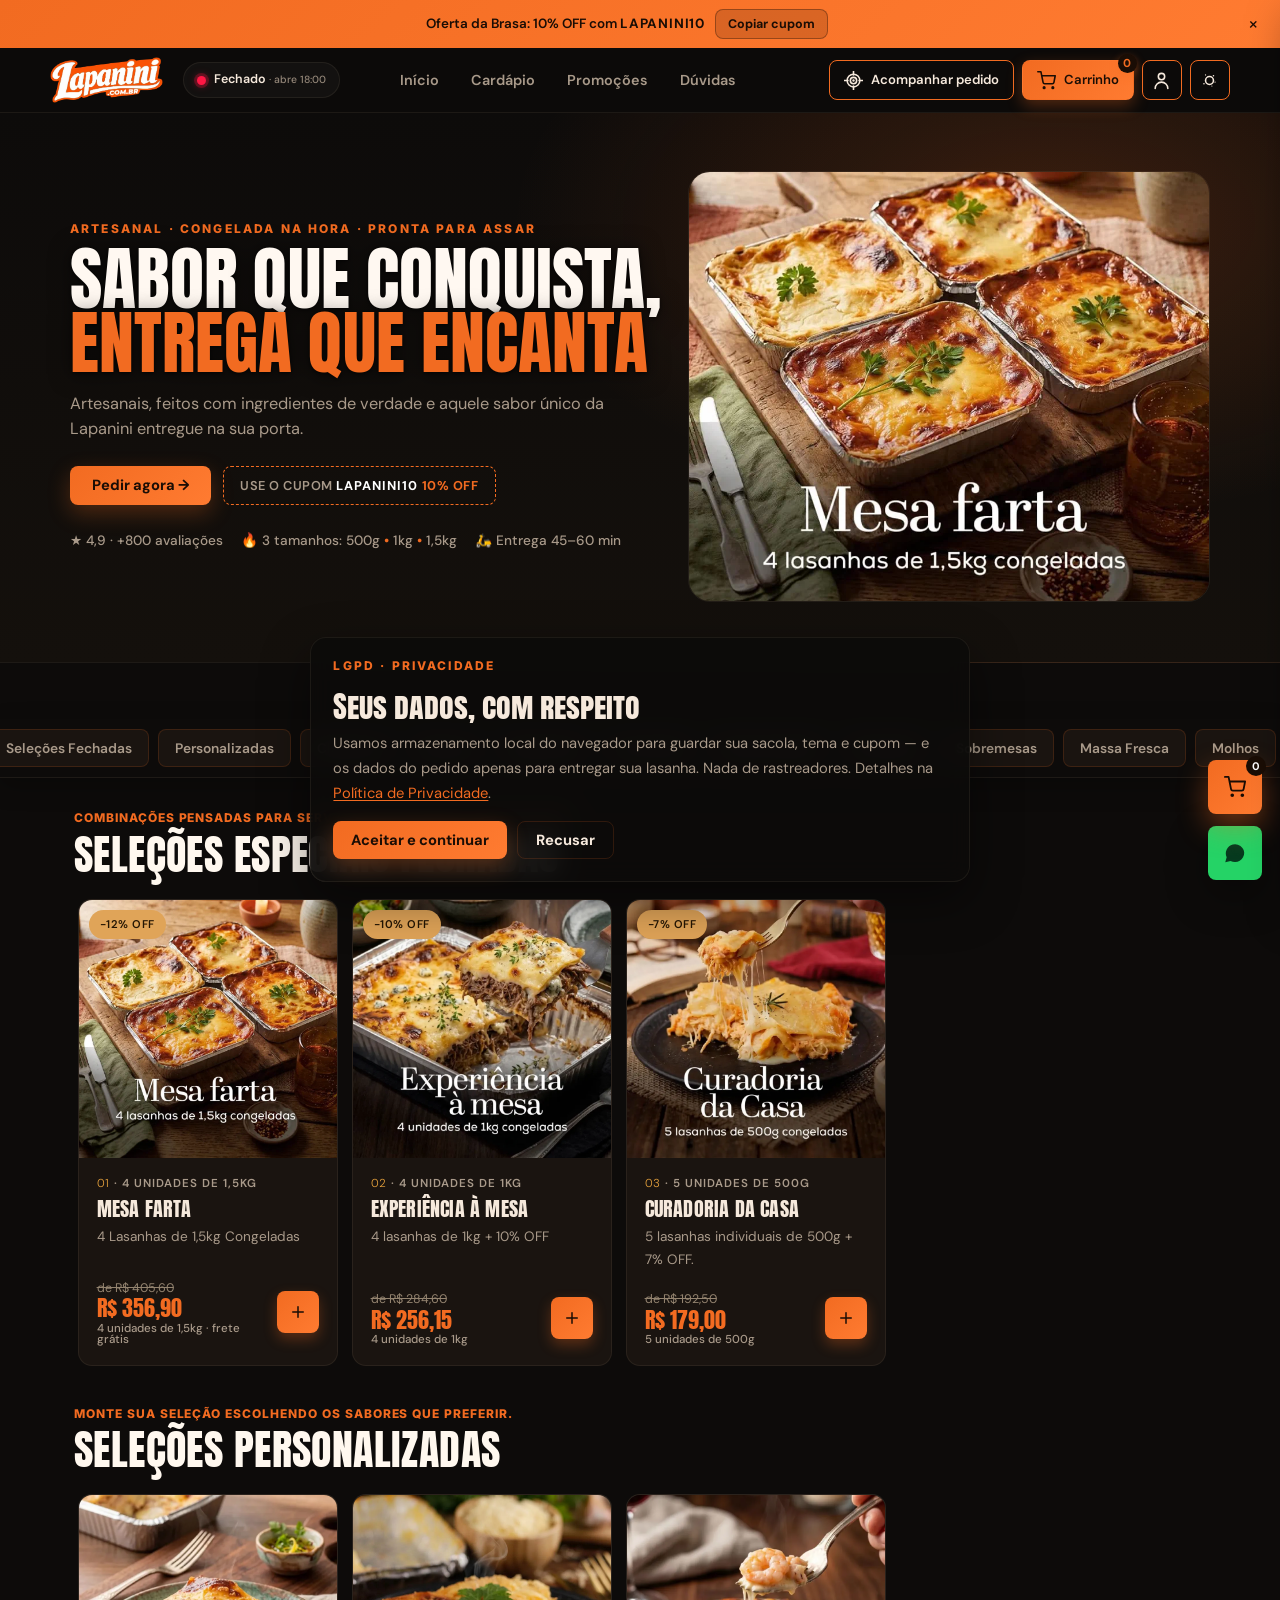
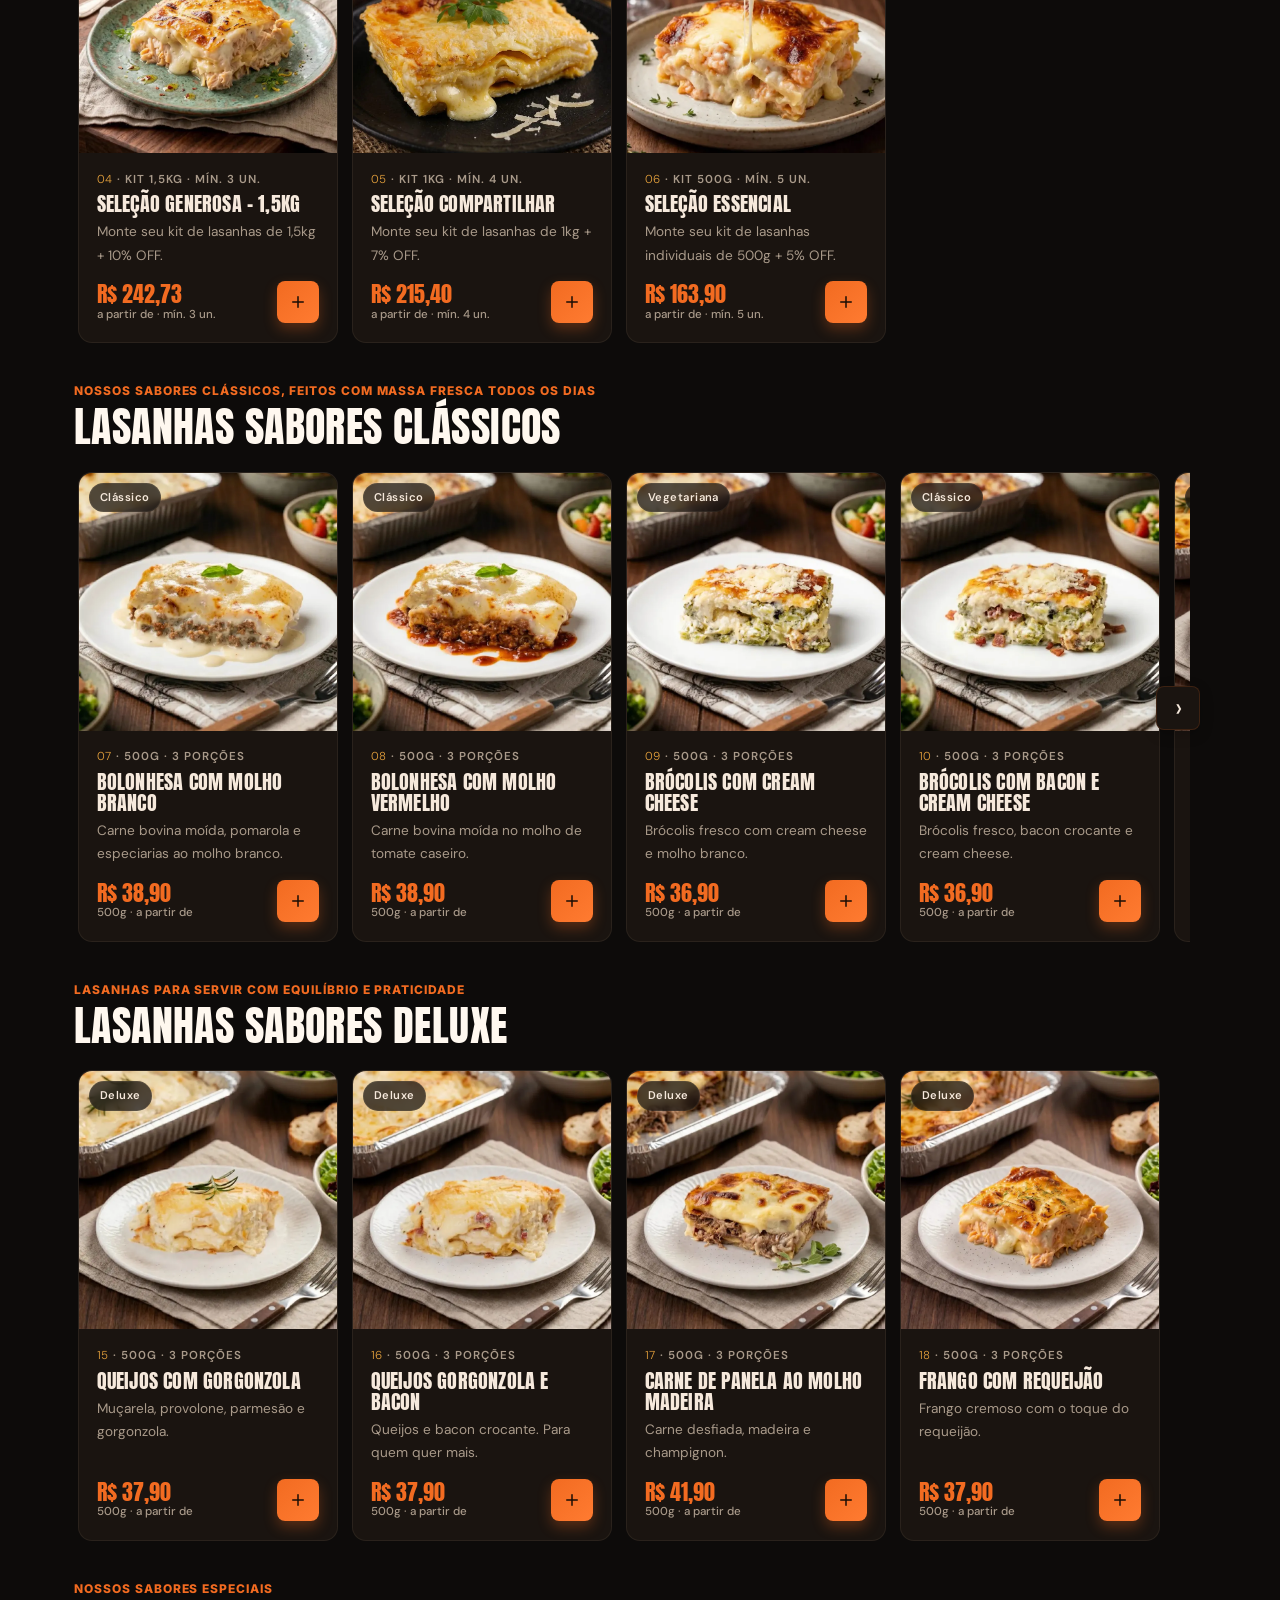
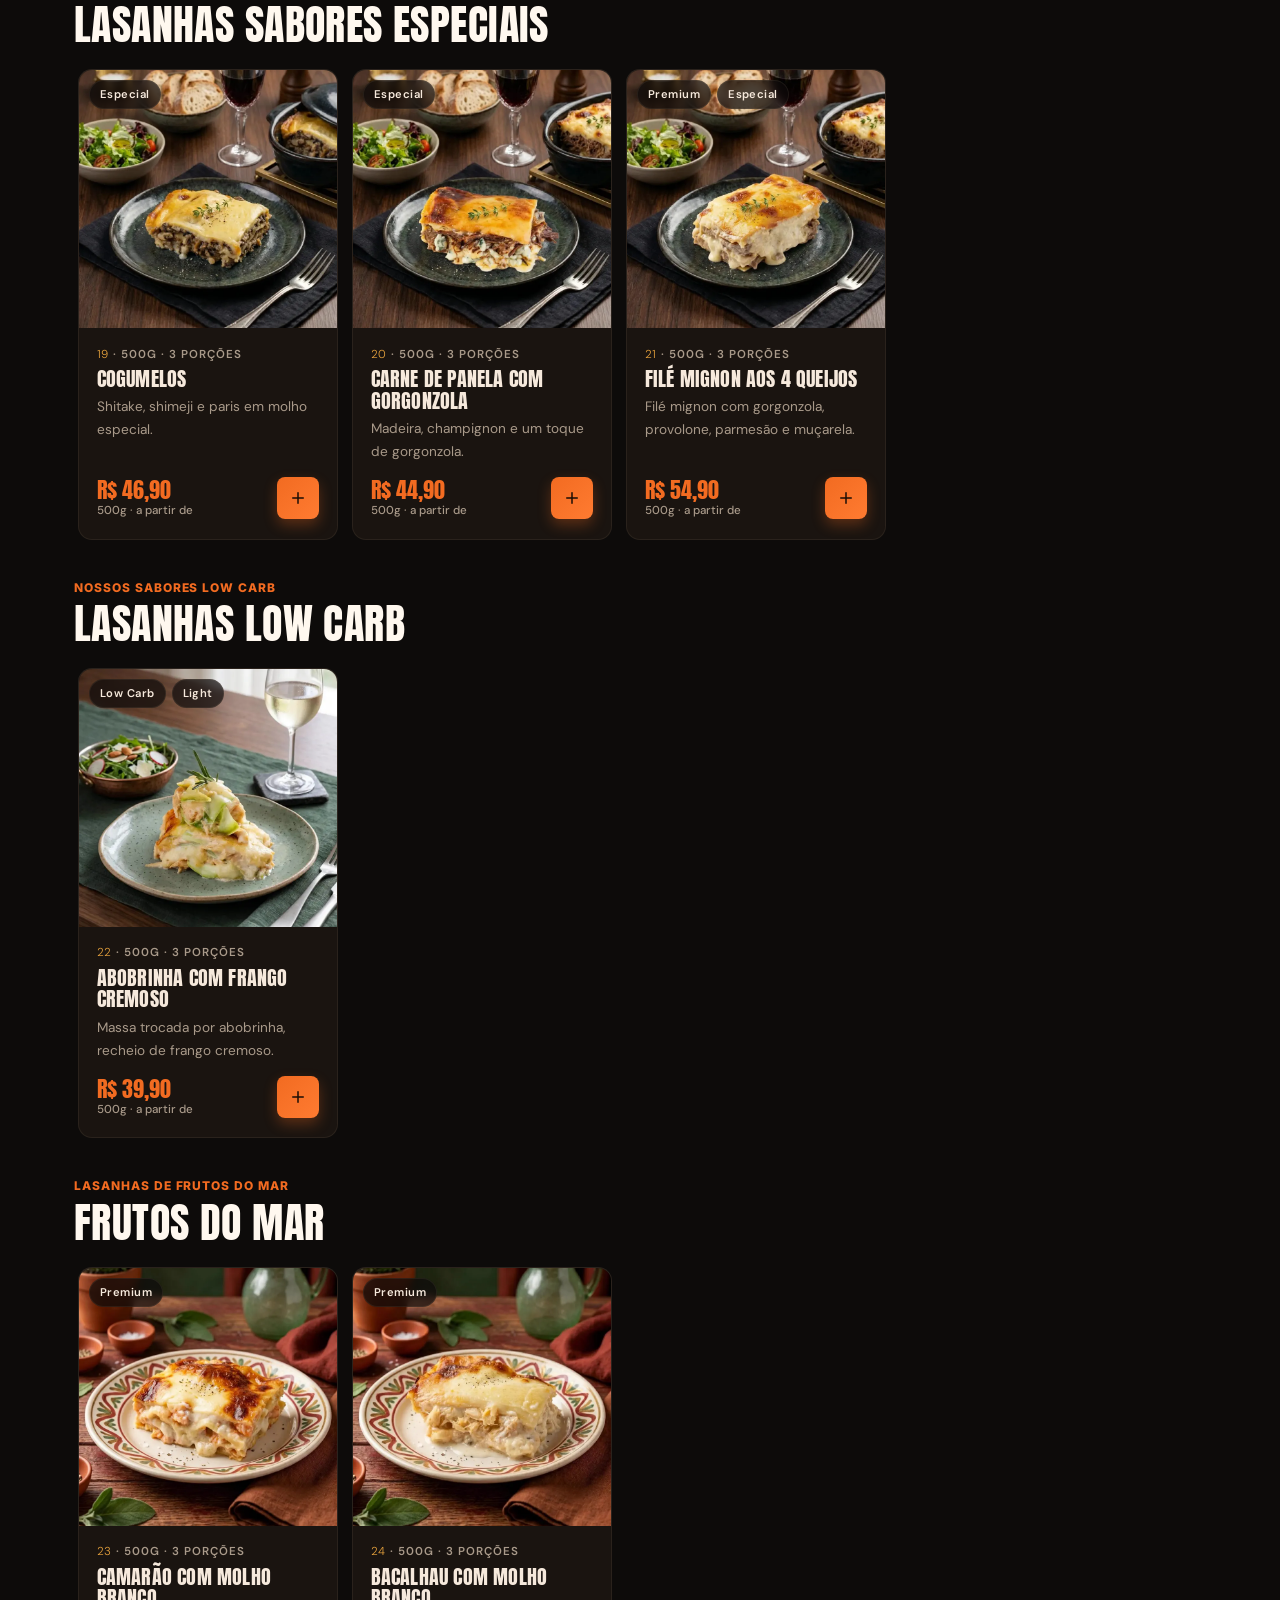
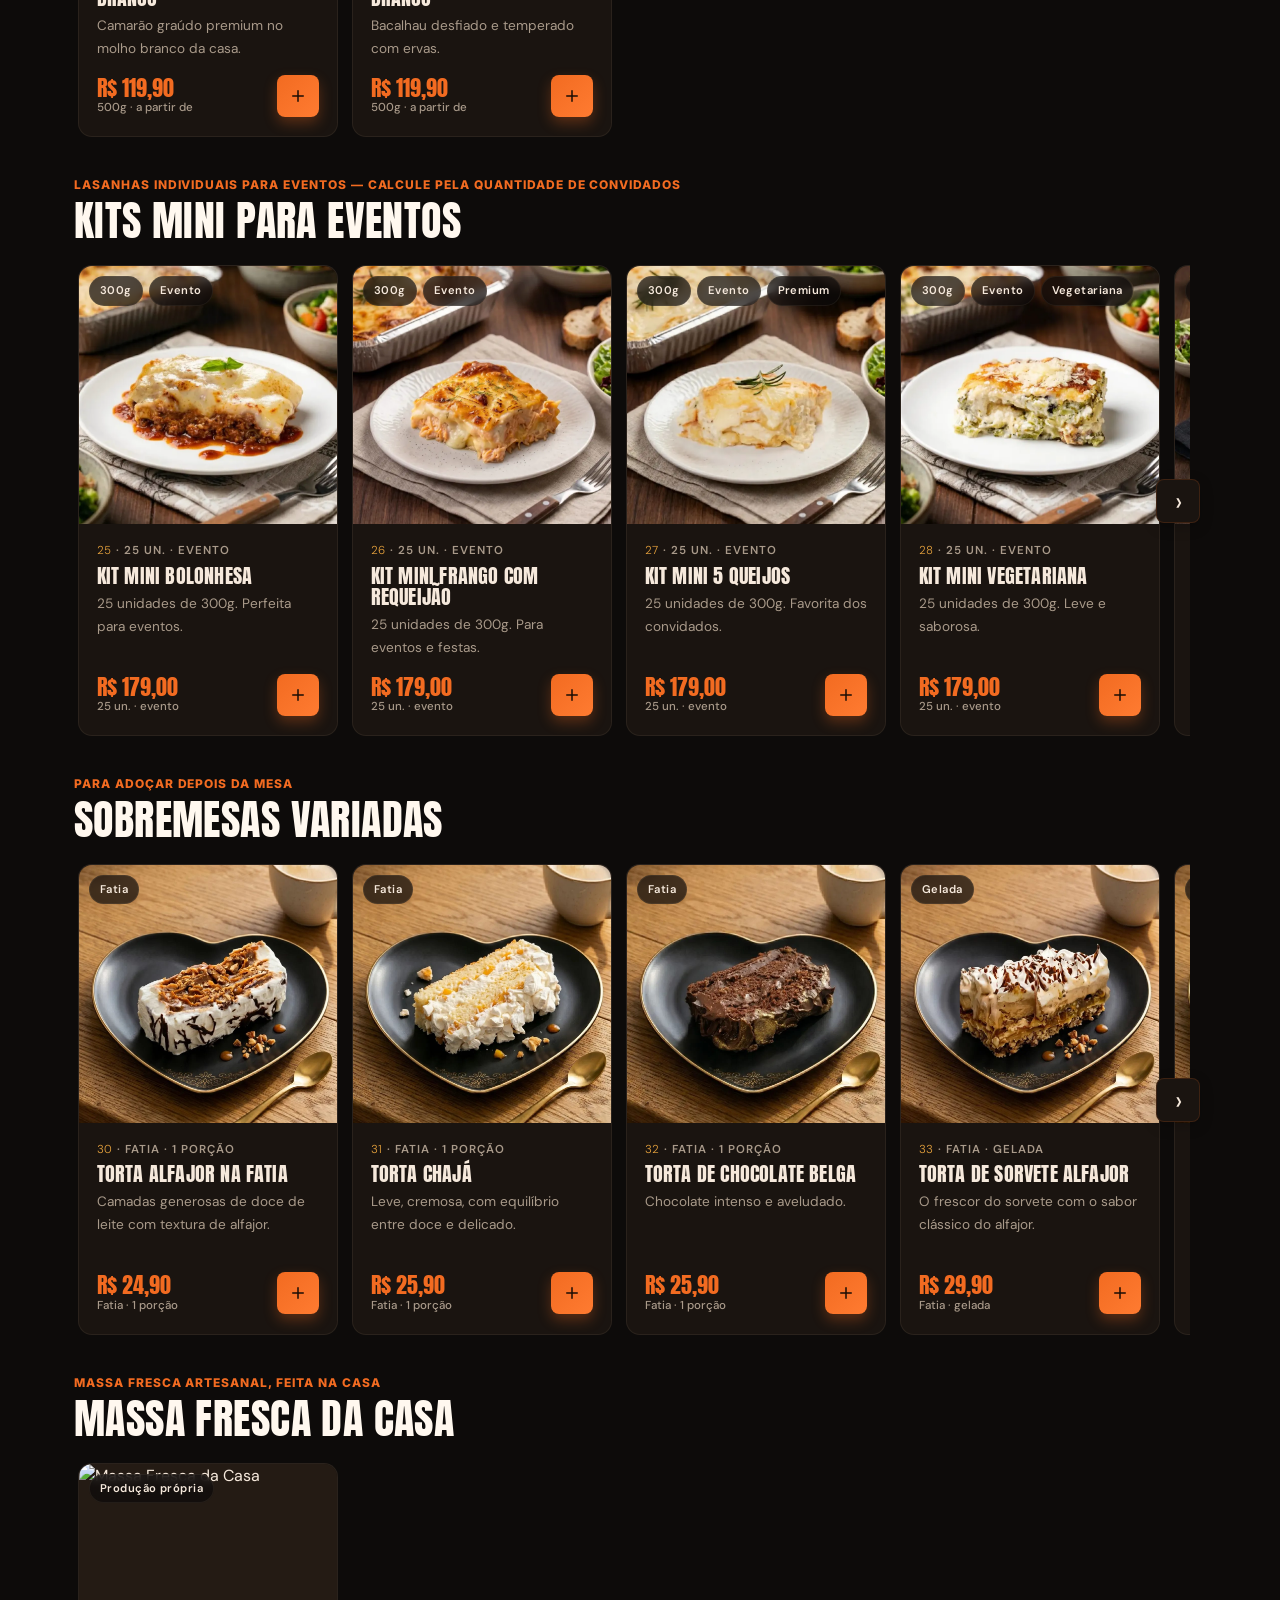
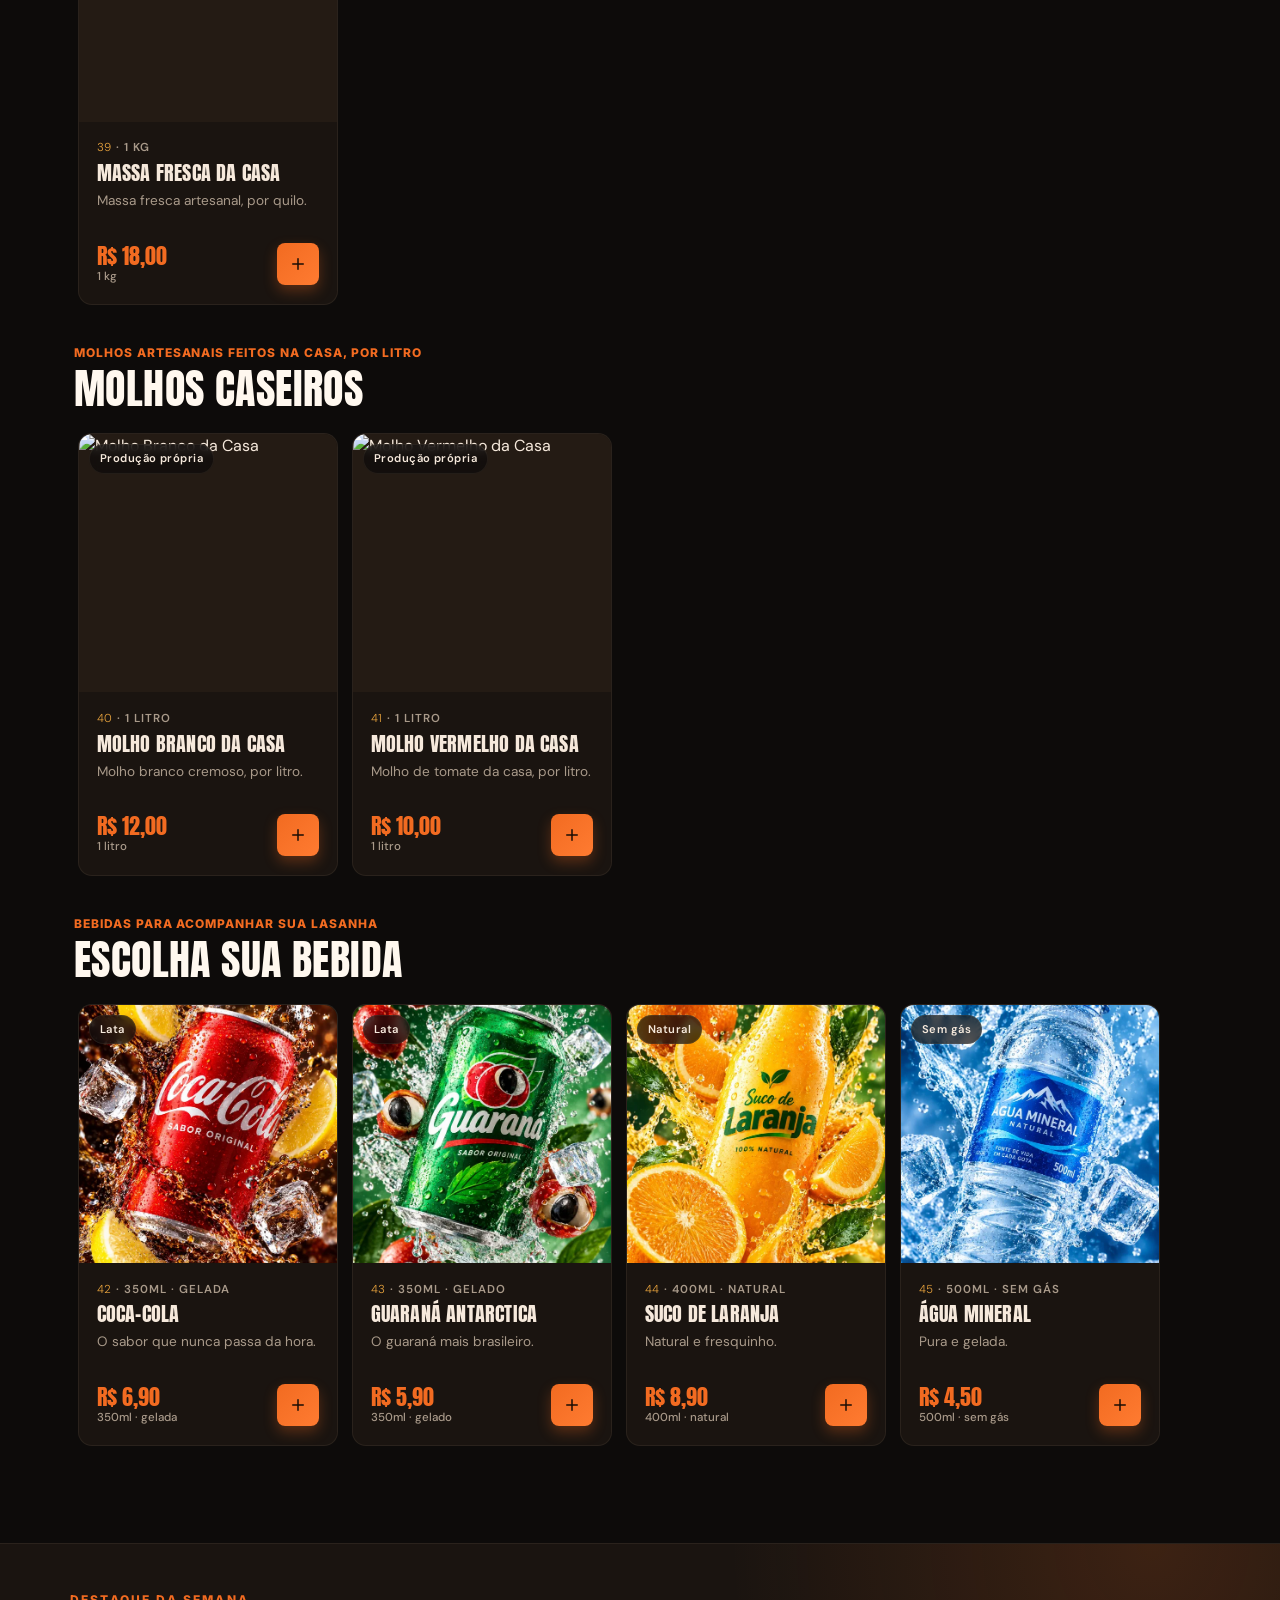
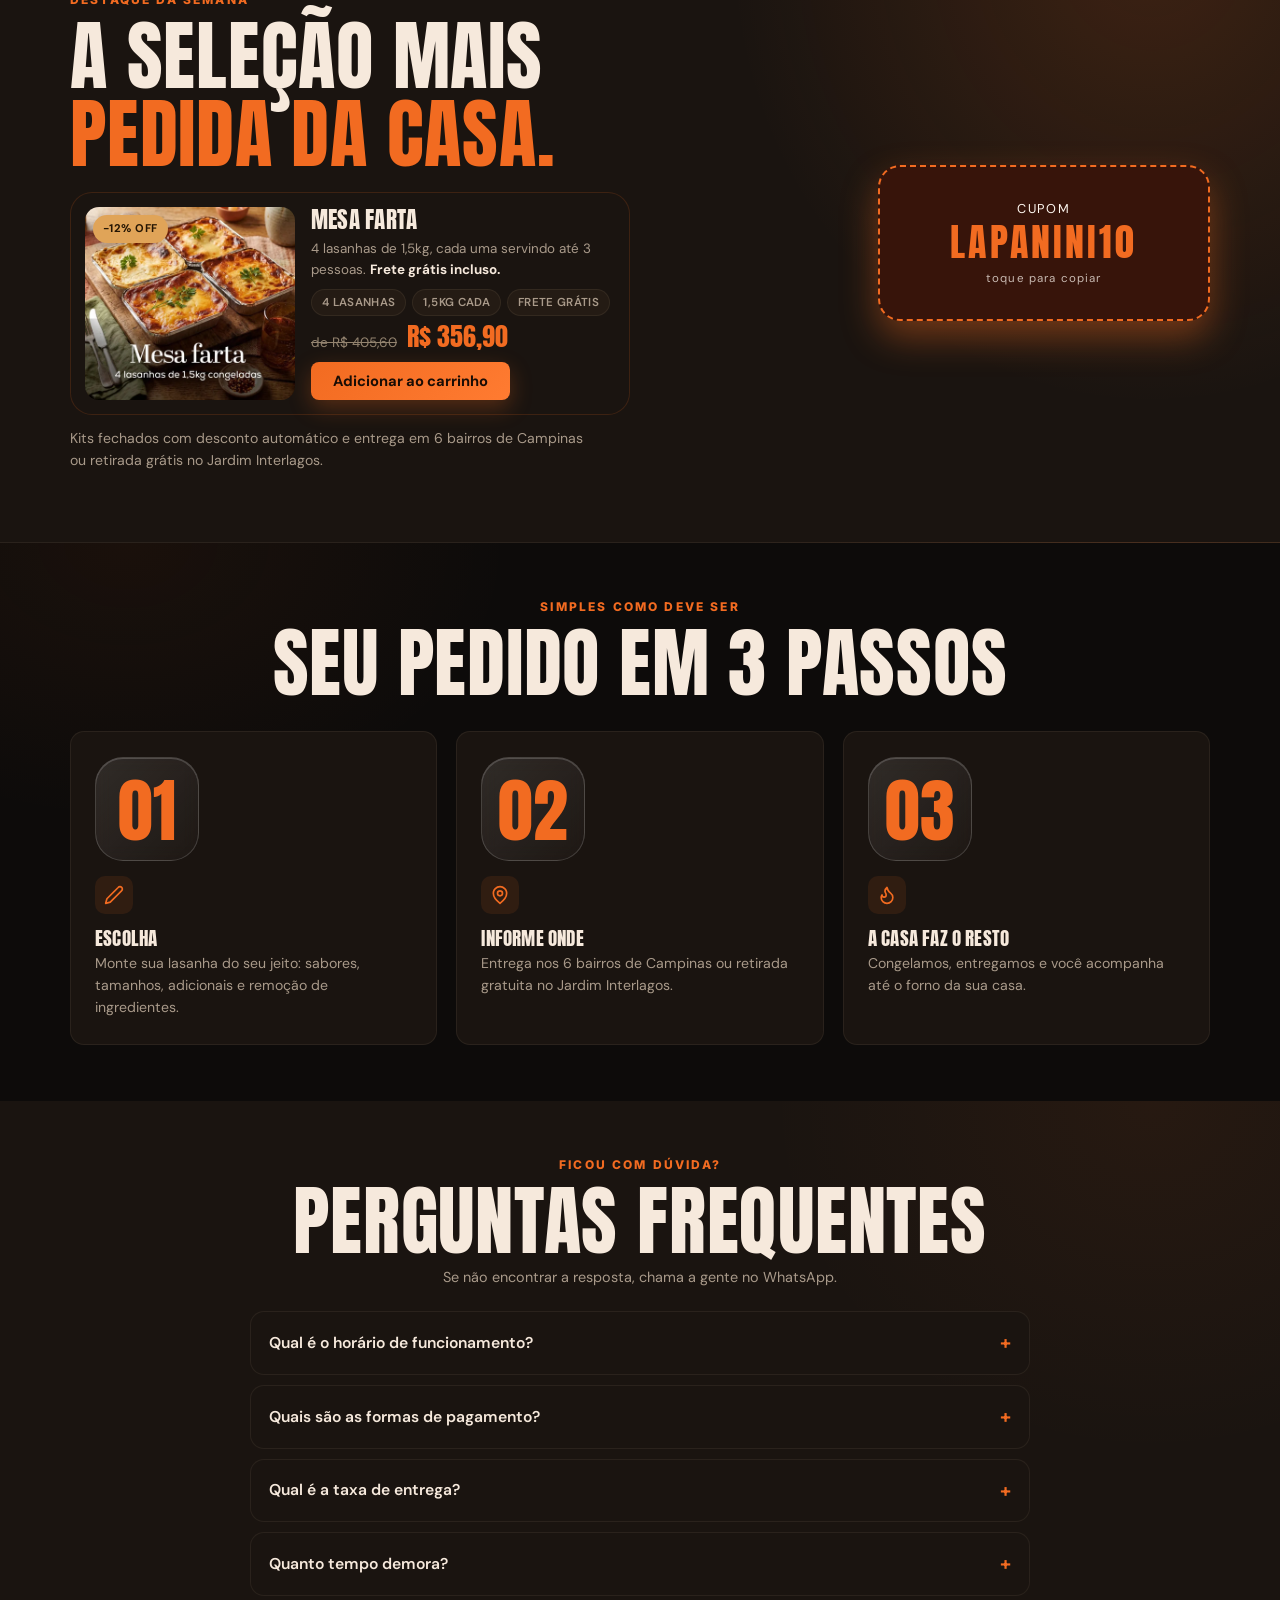
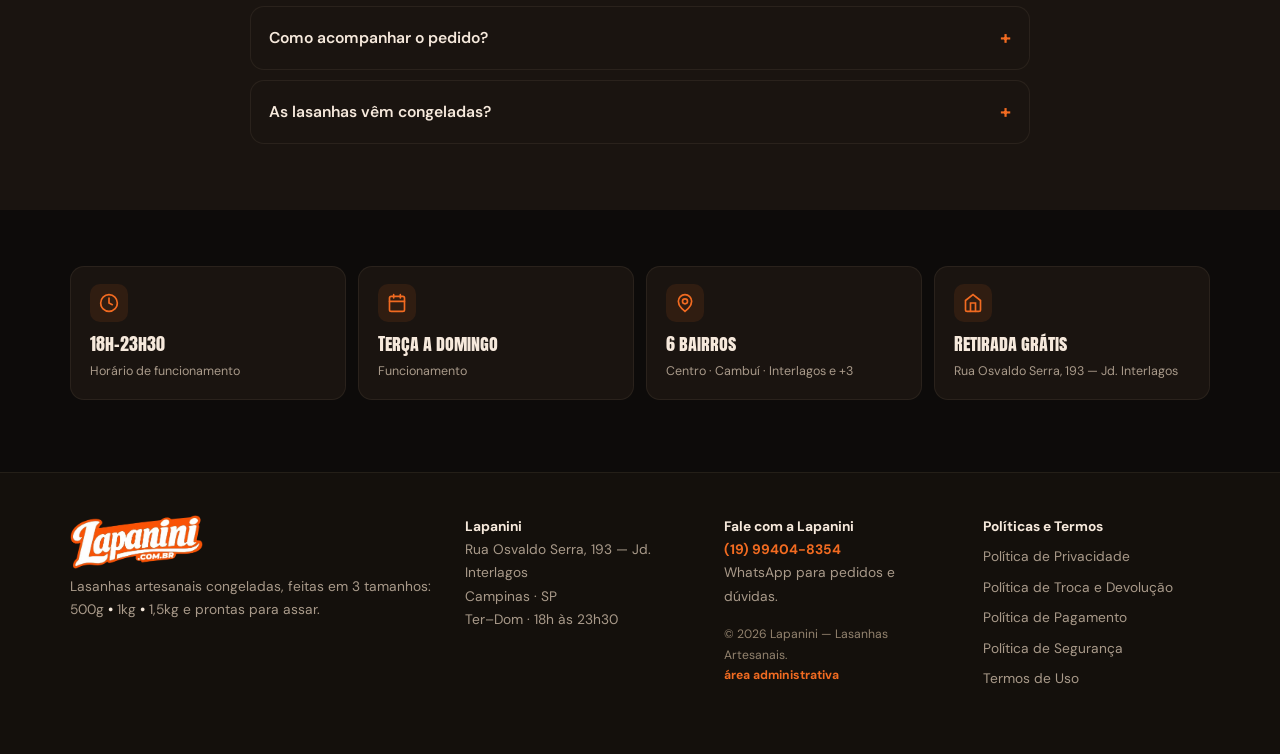
==== index.html @ 3522c70a "baseline: versao atual da loja" ====
<!DOCTYPE html>
<html lang="pt-BR" data-theme="dark">
<head>
  <meta charset="UTF-8">
  <meta name="viewport" content="width=device-width, initial-scale=1.0">
  <meta name="description" content="La Panini — Lasanhas artesanais congeladas e prontas para assar. Do freezer ao forno em minutos, em Campinas.">
  <meta name="theme-color" content="#0D0B0A">
  <link rel="icon" type="image/svg+xml" href="assets/img/favicon.svg">
  <link rel="preload" as="image" href="assets/img/mesa-farta.webp" type="image/webp" fetchpriority="high">
  <meta property="og:type" content="website">
  <meta property="og:locale" content="pt_BR">
  <meta property="og:title" content="La Panini — Lasanhas Artesanais em Campinas">
  <meta property="og:description" content="Lasanhas artesanais congeladas e prontas para assar. Do freezer ao forno em minutos, em Campinas.">
  <meta property="og:image" content="assets/img/mesa-farta.webp">
  <meta name="twitter:card" content="summary_large_image">
  <meta name="twitter:title" content="La Panini — Lasanhas Artesanais">
  <meta name="twitter:description" content="Artesanais, feitas com ingredientes de verdade. Entrega em 6 bairros de Campinas ou retirada grátis.">
  <script type="application/ld+json">
  {"@context":"https://schema.org","@type":"Restaurant","name":"La Panini — Lasanhas Artesanais","servesCuisine":"Italiana","priceRange":"$$","telephone":"+55-19-99404-8354","address":{"@type":"PostalAddress","streetAddress":"Rua Osvaldo Serra, 193 — Jd. Interlagos","addressLocality":"Campinas","addressRegion":"SP","addressCountry":"BR"},"openingHours":["Tu-Su 18:00-23:30"]}
  </script>
  <script>
  /* Stubs precoces: imgs estáticas podem falhar antes de js/art.js carregar.
     Enfileiram e o art.js drena ao carregar (sem ReferenceError). */
  window.__imgFbQueue = [];
  window.imgFallback = function (el) { window.__imgFbQueue.push([0, el]); };
  window.heroFallback = function (el) { window.__imgFbQueue.push([1, el]); };
  window.imgWebpFallback = function (el) { window.__imgFbQueue.push([2, el]); };
  </script>
  <title>La Panini — Lasanhas Artesanais</title>
  <link rel="preconnect" href="https://fonts.googleapis.com">
  <link rel="preconnect" href="https://fonts.gstatic.com" crossorigin>
  <link href="https://fonts.googleapis.com/css2?family=Anton+SC&family=DM+Sans:opsz,wght@9..40,400;9..40,500;9..40,600;9..40,700&family=Inter:wght@800&display=swap" rel="stylesheet">
  <link rel="stylesheet" href="css/style.css?v=20261097">
</head>
<body>
  <a class="skip-link" href="#cardapio">Pular para o cardápio</a>

  <!-- ============ BARRA DE OFERTA ============ -->
  <div class="offer" id="offer">
    <div class="offer__center">
      <span data-offer-text>Oferta da Brasa: 10% OFF com <b data-offer-code>LAPANINI10</b></span>
      <button class="offer__copy" type="button" data-copy="LAPANINI10">Copiar cupom</button>
    </div>
    <button class="offer__close" type="button" data-close-offer aria-label="Fechar oferta">×</button>
  </div>

  <!-- ============ HEADER ============ -->
  <header class="header" id="header">
    <div class="header__inner">
      <a class="brand" href="#inicio" data-show-offer aria-label="La Panini — Início">
        <img class="brand__img" src="assets/img/logo-lapanini-lasanhas.webp" alt="La Panini" width="180" height="46" decoding="async">
      </a>

      <span class="open" id="header-status" role="status" aria-label="Aberto agora, entrega em 45 a 60 minutos">
        <span class="open__dot" aria-hidden="true"></span>
        <span id="header-status-text">Aberto <small>· 45–60 min</small></span>
      </span>

      <button class="nav-toggle" type="button" data-nav-toggle aria-label="Abrir menu" aria-expanded="false" aria-controls="main-nav">
        <span></span><span></span><span></span>
      </button>

      <nav class="nav" id="main-nav" aria-label="Navegação principal">
        <a href="#inicio" data-show-offer>Início</a>
        <a href="#cardapio">Cardápio</a>
        <a href="#promocoes">Promoções</a>
        <a href="#duvidas">Dúvidas</a>
      </nav>

      <div class="header__actions">
        <button class="top-btn" type="button" data-track-open aria-label="Acompanhar pedido">
          <svg viewBox="0 0 24 24" fill="none" stroke="currentColor" stroke-width="2" stroke-linecap="round" stroke-linejoin="round" aria-hidden="true"><circle cx="12" cy="12" r="8"/><circle cx="12" cy="12" r="4"/><circle cx="12" cy="12" r="1.5" fill="currentColor" stroke="none"/><line x1="12" y1="0" x2="12" y2="5"/><line x1="12" y1="19" x2="12" y2="24"/><line x1="0" y1="12" x2="5" y2="12"/><line x1="19" y1="12" x2="24" y2="12"/></svg>
          <span class="top-btn__label">Acompanhar pedido</span>
        </button>
        <button class="top-btn top-btn--cart" type="button" data-cart-open aria-label="Abrir o carrinho">
          <svg viewBox="0 0 24 24" fill="none" stroke="currentColor" stroke-width="2" stroke-linecap="round" stroke-linejoin="round" aria-hidden="true"><circle cx="9" cy="21" r="1"/><circle cx="20" cy="21" r="1"/><path d="M1 1h4l2.68 13.39a2 2 0 0 0 2 1.61h9.72a2 2 0 0 0 2-1.61L23 6H6"/></svg>
          <span class="top-btn__label">Carrinho</span>
          <b class="top-btn__count" data-cart-count>0</b>
        </button>
        <button class="top-btn top-btn--icon" type="button" data-account-open aria-label="Minha conta">
          <svg viewBox="0 0 24 24" fill="none" stroke="currentColor" stroke-width="2" stroke-linecap="round" stroke-linejoin="round" aria-hidden="true"><circle cx="12" cy="7" r="4"/><path d="M4 22a8 8 0 0 1 16 0"/></svg>
          <span class="top-btn__label">Minha conta</span>
        </button>
        <button class="top-btn top-btn--icon" id="theme-btn" type="button" aria-label="Alternar tema claro/escuro" title="Alternar tema">
          <svg class="icon-sun" viewBox="0 0 24 24" fill="none" stroke="currentColor" stroke-width="2" stroke-linecap="round" aria-hidden="true"><circle cx="12" cy="12" r="4.5"/><path d="M12 2v2M12 20v2M4.9 4.9l1.4 1.4M17.7 17.7l1.4 1.4M2 12h2M20 12h2M4.9 19.1l1.4-1.4M17.7 6.3l1.4-1.4"/></svg>
          <svg class="icon-moon" viewBox="0 0 24 24" fill="none" stroke="currentColor" stroke-width="2" stroke-linecap="round" stroke-linejoin="round" aria-hidden="true"><circle cx="12" cy="12" r="5"/><circle cx="17" cy="6" r="1" fill="currentColor" stroke="none"/><circle cx="7" cy="5" r="0.8" fill="currentColor" stroke="none"/><circle cx="19" cy="14" r="0.8" fill="currentColor" stroke="none"/><circle cx="5" cy="16" r="1" fill="currentColor" stroke="none"/><circle cx="15" cy="19" r="0.7" fill="currentColor" stroke="none"/></svg>
        </button>
      </div>
    </div>
  </header>

  <main id="main">

    <!-- ============ HERO ============ -->
    <section id="inicio" class="hero">
      <div class="wrap hero__grid">
        <div class="hero-copy">
          <p class="kicker" data-hero-kicker>Artesanal · congelada na hora · pronta para assar</p>
          <h1 data-hero-title>Sabor <span style="white-space:nowrap">que conquista,</span><br> <em>entrega que encanta</em></h1>
          <span class="tagline" data-hero-tagline>Artesanais, feitos com ingredientes de verdade e aquele sabor único da Lapanini entregue na sua porta.</span>
          <div class="cta-row">
            <a class="btn btn--primary" href="#cardapio">Pedir agora →</a>
            <button class="coupon-btn" type="button" data-copy="LAPANINI10">USE O CUPOM <b data-offer-code>LAPANINI10</b> <em>10% OFF</em></button>
          </div>
          <div class="proof"><span>★ 4,9 · +800 avaliações</span><span>🔥 3 tamanhos: 500g&nbsp;<b class="dot-brand">•</b>&nbsp;1kg&nbsp;<b class="dot-brand">•</b>&nbsp;1,5kg</span><span>🛵 Entrega 45–60 min</span></div>
        </div>
        <div class="hero-art">
          <img class="hero__photo" src="assets/img/mesa-farta.webp" alt="Mesa Farta — kit de lasanhas artesanais La Panini" data-pid="mesa-farta" width="900" height="900" fetchpriority="high" loading="eager" decoding="async" onerror="heroFallback(this)">
        </div>
      </div>
    </section>

    <!-- ============ CARDÁPIO ============ -->
    <section id="cardapio" class="menu">
      <div class="categories" id="categories" aria-busy="true" aria-label="Carregando categorias"><span class="skel skel--pill"></span><span class="skel skel--pill"></span><span class="skel skel--pill"></span><span class="skel skel--pill"></span></div>
      <div class="wrap">
        <div class="menu-carousel">
          <div class="menu-track" id="menuRows" aria-busy="true" aria-label="Carregando cardápio"><article class="p-card skel-card" aria-hidden="true"><div class="skel skel--img"></div><div class="skel skel--line"></div><div class="skel skel--line skel--short"></div></article><article class="p-card skel-card" aria-hidden="true"><div class="skel skel--img"></div><div class="skel skel--line"></div><div class="skel skel--line skel--short"></div></article><article class="p-card skel-card" aria-hidden="true"><div class="skel skel--img"></div><div class="skel skel--line"></div><div class="skel skel--line skel--short"></div></article></div>
          <button class="menu-arrow menu-arrow--prev" type="button" data-menu-scroll="-1" aria-label="Produtos anteriores">‹</button>
          <button class="menu-arrow menu-arrow--next" type="button" data-menu-scroll="1" aria-label="Próximos produtos">›</button>
        </div>
      </div>
      <div id="event-calc-container"></div>
    </section>

    <!-- ============ PROMOÇÕES / DESTAQUE DA SEMANA ============ -->
    <section id="promocoes" class="promo">
      <div class="wrap promo__cols">
        <div class="promo__copy">
          <p class="kicker" data-promo-kicker>Destaque da semana</p>
          <h2 data-promo-title>A seleção mais<br><em>pedida da casa.</em></h2>
          <div class="feature">
            <div class="feature__media">
              <img src="assets/img/mesa-farta.webp" alt="Mesa Farta — kit de 4 lasanhas de 1,5kg" data-pid="mesa-farta" data-promo-img width="640" height="640" loading="lazy" decoding="async" onerror="imgFallback(this)">
              <span class="feature__badge" data-promo-badge>−12% OFF</span>
            </div>
            <div class="feature__body">
              <h3 class="feature__title" data-promo-name>Mesa Farta</h3>
              <p class="feature__desc" data-promo-desc>4 lasanhas de 1,5kg, cada uma servindo até 3 pessoas. <b>Frete grátis incluso.</b></p>
              <ul class="feature__meta" aria-label="Detalhes da oferta">
                <li>4 lasanhas</li>
                <li>1,5kg cada</li>
                <li>frete grátis</li>
              </ul>
              <div class="feature__price">
                <span class="price__old" data-promo-old>de R$ 405,60</span>
                <span class="price__now" data-promo-now>R$ 356,90</span>
                <span class="price__save" data-promo-save hidden>Economize R$ 48,70</span>
              </div>
              <button class="btn btn--primary" type="button" data-add="mesa-farta">Adicionar ao carrinho</button>
            </div>
          </div>
          <span class="promo__hint" data-promo-hint>Kits fechados com desconto automático e entrega em 6 bairros de Campinas ou retirada grátis no Jardim Interlagos.</span>
        </div>
        <button class="promo__coupon" type="button" data-copy="LAPANINI10" aria-label="Copiar cupom de desconto">CUPOM<br><b data-offer-code>LAPANINI10</b><small>toque para copiar</small></button>
      </div>
    </section>

    <!-- ============ 3 PASSOS ============ -->
    <section class="steps">
      <header>
        <p class="kicker">Simples como deve ser</p>
        <h2>Seu pedido em 3 passos</h2>
      </header>
      <div class="wrap steps__grid">
        <article>
          <small>01</small>
          <i><svg viewBox="0 0 24 24" fill="none" stroke="currentColor" stroke-width="2" stroke-linecap="round" stroke-linejoin="round" aria-hidden="true"><path d="M17 3a2.85 2.83 0 1 1 4 4L7.5 20.5 2 22l1.5-5.5Z"/></svg></i>
          <h3>Escolha</h3>
          <p>Monte sua lasanha do seu jeito: sabores, tamanhos, adicionais e remoção de ingredientes.</p>
        </article>
        <article>
          <small>02</small>
          <i><svg viewBox="0 0 24 24" fill="none" stroke="currentColor" stroke-width="2" stroke-linecap="round" stroke-linejoin="round" aria-hidden="true"><path d="M20 10c0 6-8 12-8 12s-8-6-8-12a8 8 0 0 1 16 0Z"/><circle cx="12" cy="10" r="3"/></svg></i>
          <h3>Informe onde</h3>
          <p>Entrega nos 6 bairros de Campinas ou retirada gratuita no Jardim Interlagos.</p>
        </article>
        <article>
          <small>03</small>
          <i><svg viewBox="0 0 24 24" fill="none" stroke="currentColor" stroke-width="2" stroke-linecap="round" stroke-linejoin="round" aria-hidden="true"><path d="M8.5 14.5A2.5 2.5 0 0 0 11 12c0-1.38-.5-2-1-3-1.072-2.143-.224-4.054 2-6 .5 2.5 2 4.9 4 6.5 2 1.6 3 3.5 3 5.5a7 7 0 1 1-14 0c0-1.153.433-2.294 1-3a2.5 2.5 0 0 0 2.5 2.5z"/></svg></i>
          <h3>A casa faz o resto</h3>
          <p>Congelamos, entregamos e você acompanha até o forno da sua casa.</p>
        </article>
      </div>
    </section>

    <!-- ============ DÚVIDAS ============ -->
    <section id="duvidas" class="faq">
      <div class="wrap">
        <p class="kicker">Ficou com dúvida?</p>
        <h2>Perguntas frequentes</h2>
        <span class="faq__hint">Se não encontrar a resposta, chama a gente no WhatsApp.</span>

        <details>
          <summary>Qual é o horário de funcionamento?<b>+</b></summary>
          <p>Terça a domingo, das 18h às 23h30. Segunda-feira a cozinha descansa.</p>
        </details>
        <details>
          <summary>Quais são as formas de pagamento?<b>+</b></summary>
          <p>Pix, dinheiro e cartão de débito ou crédito — tudo na entrega ou na retirada.</p>
        </details>
        <details>
          <summary>Qual é a taxa de entrega?<b>+</b></summary>
          <p>Centro R$ 6,90, Cambuí R$ 11,90, Jardim Interlagos R$ 5,90, Jardim Aurélia e Jardim Eulina R$ 6,90. A retirada é sempre grátis.</p>
        </details>
        <details>
          <summary>Quanto tempo demora?<b>+</b></summary>
          <p>Em média, de 45 a 60 minutos após a confirmação.</p>
        </details>
        <details>
          <summary>Como acompanhar o pedido?<b>+</b></summary>
          <p>Informe o e-mail usado na compra para ver o pedido mais recente.</p>
        </details>
        <details>
          <summary>As lasanhas vêm congeladas?<b>+</b></summary>
          <p>Sim. Chegam congeladas e prontas para assar: 25 a 35 minutos de forno.</p>
        </details>
      </div>
    </section>

    <!-- ============ BENEFÍCIOS ============ -->
    <section class="benefits">
      <div class="wrap benefits__grid">
        <div><i><svg viewBox="0 0 24 24" fill="none" stroke="currentColor" stroke-width="2" stroke-linecap="round"><circle cx="12" cy="12" r="10"/><path d="M12 6v6l4 2"/></svg></i><b>18h–23h30</b><span>Horário de funcionamento</span></div>
        <div><i><svg viewBox="0 0 24 24" fill="none" stroke="currentColor" stroke-width="2" stroke-linecap="round"><rect x="3" y="4" width="18" height="18" rx="2"/><path d="M16 2v4M8 2v4M3 10h18"/></svg></i><b>Terça a domingo</b><span>Funcionamento</span></div>
        <div><i><svg viewBox="0 0 24 24" fill="none" stroke="currentColor" stroke-width="2" stroke-linecap="round"><path d="M20 10c0 6-8 12-8 12s-8-6-8-12a8 8 0 0 1 16 0Z"/><circle cx="12" cy="10" r="3"/></svg></i><b>6 bairros</b><span>Centro · Cambuí · Interlagos e +3</span></div>
        <div><i><svg viewBox="0 0 24 24" fill="none" stroke="currentColor" stroke-width="2" stroke-linecap="round"><path d="M3 9l9-7 9 7v11a2 2 0 0 1-2 2H5a2 2 0 0 1-2-2z"/><path d="M9 22V12h6v10"/></svg></i><b>Retirada grátis</b><span>Rua Osvaldo Serra, 193 — Jd. Interlagos</span></div>
      </div>
    </section>
  </main>

  <!-- ============ FOOTER ============ -->
  <footer class="site-footer">
    <div class="wrap footer__grid">
      <div>
        <p class="footer__brand"><img class="footer__logo" src="assets/img/logo-lapanini-lasanhas.webp" alt="Lapanini" width="160" height="41" loading="lazy" decoding="async"></p>
        <p>Lasanhas artesanais congeladas, feitas em 3 tamanhos: 500g <b class="dot-brand">•</b> 1kg <b class="dot-brand">•</b> 1,5kg e prontas para assar.</p>
      </div>
      <div>
        <p data-foot-address><b>Lapanini</b><br>Rua Osvaldo Serra, 193 — Jd. Interlagos<br>Campinas · SP<br>Ter–Dom · 18h às 23h30</p>
      </div>
      <div class="footer__contact">
        <p><b>Fale com a Lapanini</b><br><a href="https://wa.me/5519994048354" target="_blank" rel="noopener" data-foot-phone>(19) 99404-8354</a><br>WhatsApp para pedidos e dúvidas.</p>
        <small>© 2026 Lapanini — Lasanhas Artesanais.<br><a href="admin.html">área administrativa</a></small>
      </div>
      <div>
        <p><b>Políticas e Termos</b></p>
        <ul class="footer__terms">
          <li><a href="politica-de-privacidade.html">Política de Privacidade</a></li>
          <li><a href="politica-de-troca-e-devolucao.html">Política de Troca e Devolução</a></li>
          <li><a href="politica-de-pagamento.html">Política de Pagamento</a></li>
          <li><a href="politica-de-seguranca.html">Política de Segurança</a></li>
          <li><a href="termos-de-uso.html">Termos de Uso</a></li>
        </ul>
      </div>
    </div>
  </footer>

  <!-- ============ FABS ============ -->
  <a class="fab fab--whats" href="https://wa.me/5519994048354" target="_blank" rel="noopener" aria-label="Falar com a La Panini no WhatsApp">
    <svg viewBox="0 0 24 24" fill="currentColor" aria-hidden="true"><path d="M20.5 11.8a8.5 8.5 0 0 1-12.6 7.5L3 20.6l1.3-4.7A8.5 8.5 0 1 1 20.5 11.8Z"/><path d="M8.1 7.4c.5 4.5 3 7 7.5 7.5l1.1-1.4-2.8-1.3-.9.9a6.7 6.7 0 0 1-2.2-2.2l.9-.9-1.3-2.8-1.4 1.1"/></svg>
  </a>
  <button class="floating-cart" type="button" data-cart-open aria-label="Abrir o carrinho">
    <svg viewBox="0 0 24 24" fill="none" stroke="currentColor" stroke-width="2" stroke-linecap="round" stroke-linejoin="round" aria-hidden="true"><circle cx="9" cy="21" r="1"/><circle cx="20" cy="21" r="1"/><path d="M1 1h4l2.68 13.39a2 2 0 0 0 2 1.61h9.72a2 2 0 0 0 2-1.61L23 6H6"/></svg>
    <b data-cart-count>0</b>
  </button>

  <!-- ============ DRAWER DA SACOLA ============ -->
  <aside id="cart" class="drawer" aria-hidden="true">
    <div class="drawer__backdrop" data-cart-close></div>
    <div class="drawer__panel" role="dialog" aria-modal="true" aria-label="Carrinho">
      <header class="drawer__head">
        <h2 id="drawer-title">Carrinho</h2>
        <button class="drawer__close" type="button" data-cart-close aria-label="Fechar carrinho">×</button>
      </header>
      <div class="drawer__body" id="cart-body"></div>
      <footer class="drawer__foot" id="cart-foot"></footer>
    </div>
  </aside>

  <!-- ============ ACCOMPANHAR PEDIDO ============ -->
  <div class="panel" id="track" hidden>
    <div class="panel__backdrop" data-track-close></div>
    <div class="panel__card" role="dialog" aria-modal="true" aria-label="Acompanhar pedido">
      <header class="panel__head">
        <div>
          <p class="kicker">ACOMPANHAMENTO</p>
          <h2>Acompanhar pedido</h2>
        </div>
        <button class="drawer__close" type="button" data-track-close aria-label="Fechar">×</button>
      </header>
      <div class="panel__body" id="track-body"></div>
    </div>
  </div>

  <!-- ============ MINHA CONTA ============ -->
  <div class="panel" id="account" hidden>
    <div class="panel__backdrop" data-account-close></div>
    <div class="panel__card" role="dialog" aria-modal="true" aria-label="Minha conta">
      <header class="panel__head">
        <h2>Minha conta</h2>
        <button class="drawer__close" type="button" data-account-close aria-label="Fechar">×</button>
      </header>
      <div class="panel__body" id="account-body"></div>
    </div>
  </div>

  <!-- ============ MODAL ============ -->
  <div id="modal" class="modal" hidden></div>

  <div class="toast" id="toast" role="status" aria-live="polite"></div>

  <!-- ============ AVISO LGPD ============ -->
  <aside class="lgpd" id="lgpd" role="dialog" aria-live="polite" aria-label="Aviso de privacidade" hidden>
    <div class="lgpd__card">
      <p class="kicker">LGPD · PRIVACIDADE</p>
      <p class="lgpd__title">Seus dados, com respeito</p>
      <p class="lgpd__text">Usamos armazenamento local do navegador para guardar sua sacola, tema e cupom — e os dados do pedido apenas para entregar sua lasanha. Nada de rastreadores. Detalhes na <a href="politica-de-privacidade.html">Política de Privacidade</a>.</p>
      <div class="lgpd__actions">
        <button class="btn btn--primary" type="button" data-lgpd-accept>Aceitar e continuar</button>
        <button class="btn btn--ghost" type="button" data-lgpd-decline>Recusar</button>
      </div>
    </div>
  </aside>

  <noscript>
    <p style="padding:1rem;text-align:center;background:#D32F2F;color:#fff;">Ative o JavaScript para navegar na loja La Panini.</p>
  </noscript>

  <script src="js/data.js?v=20261122"></script>
  <script src="js/catalog.js?v=20261122"></script>
  <script src="js/art.js?v=20261109"></script>
  <script src="js/api.js?v=20261093"></script>
  <script src="js/app.js?v=20261122"></script>
  <script src="js/lgpd.js?v=20261090"></script>
</body>
</html>
---- css/style.css ----
/* =====================================================================
   La Panini — Lasanhas Artesanais
   Identidade: Nocturno & Artesanal Premium
   Protótipo navegável one-page (front-end puro), modelo de delivery.
   Cobre todos os elementos renderizados por app.js e o markup fixo do
   index.html: barra de oferta, header, hero, cardápio, promoções,
   passos, FAQ, benefícios, footer, FABs, drawer da sacola, checkout,
   painéis (acompanhar pedido / conta), modal e toast.
   ===================================================================== */

/* ---------- Tokens ---------- */

:root {
  --font-head: 'Anton SC', Impact, sans-serif;
  --font-body: 'DM Sans', system-ui, -apple-system, sans-serif;

  --brand: #F26B21;
  --brand-2: #FF7B31;
  --amber: #E0A458;
  --warm: #F6E9DC;

  --radius: 14px;
  --radius-sm: 9px;
  --radius-lg: 22px;
  --shadow: 0 14px 40px rgba(0, 0, 0, 0.35);
  --shadow-sm: 0 4px 14px rgba(0, 0, 0, 0.22);
  --header-h: 64px;
  --menu-card-w: 260px;
  --ease: cubic-bezier(.22, .8, .32, 1);
}

[data-theme="dark"] {
  --bg: #0D0B0A;
  --bg-2: #14100C;
  --surface: #1A1410;
  --surface-2: #241B14;
  --border: rgba(242, 107, 33, 0.16);
  --border-soft: rgba(230, 200, 170, 0.08);
  --text: #F6E9DC;
  --muted: #A99A8A;
  --muted-2: #93836F;
  --on-brand: #1A0D05;
  --on-brand-2: #FFF8F1;
  --good: #7FB069;
  --bad: #E07A4F;
  --track-bg: rgba(255, 255, 255, 0.03);
  --overlay: rgba(5, 4, 3, 0.72);
}

[data-theme="light"] {
  --bg: #FBF5EE;
  --bg-2: #F2E7DA;
  --surface: #FFFFFF;
  --surface-2: #F5EDE1;
  --border: rgba(150, 80, 30, 0.16);
  --border-soft: rgba(90, 60, 30, 0.10);
  --text: #251A11;
  --muted: #7A6A58;
  --muted-2: #87765E;
  --on-brand: #1A0D05;
  --on-brand-2: #FFF8F1;
  --good: #4F7A44;
  --bad: #C2552A;
  --track-bg: rgba(120, 60, 30, 0.05);
  --overlay: rgba(60, 40, 25, 0.45);
}

/* ---------- Reset / base ---------- */

* { box-sizing: border-box; margin: 0; padding: 0; }

html { scroll-behavior: smooth; }

body {
  font-family: var(--font-body);
  background: var(--bg);
  color: var(--text);
  line-height: 1.55;
  -webkit-font-smoothing: antialiased;
  -moz-osx-font-smoothing: grayscale;
  text-rendering: optimizeLegibility;
  transition: background 0.25s var(--ease), color 0.25s var(--ease);
}

body.no-scroll { overflow: hidden; }

/* Acesso rápido (sacola) */
.quick-access { margin-bottom: 1rem; }
.quick-access .kicker { margin-bottom: 0.15rem; }
.quick-access h3 { font-size: 1.25rem; margin-bottom: 0.7rem; }
.qa-tabs { display: flex; gap: 8px; margin-bottom: 0.8rem; }
.qa-tabs button {
  flex: 1;
  padding: 9px 10px;
  border-radius: var(--radius-sm);
  border: 1.5px solid var(--border);
  background: transparent;
  color: var(--muted);
  font-weight: 700;
  font-size: 0.82rem;
  transition: all 0.2s var(--ease);
}
.qa-tabs button.is-on {
  background: linear-gradient(135deg, var(--brand), var(--brand-2));
  border-color: transparent;
  color: var(--on-brand);
}

/* Barra de rolagem no padrão do tema */
* { scrollbar-width: thin; scrollbar-color: var(--brand) var(--surface-2); }
*::-webkit-scrollbar { width: 10px; height: 10px; }
*::-webkit-scrollbar-track { background: var(--track-bg); border-radius: 8px; }
*::-webkit-scrollbar-thumb {
  background: linear-gradient(180deg, var(--brand), var(--brand-2));
  border-radius: 8px;
  border: 2px solid var(--bg);
}
*::-webkit-scrollbar-thumb:hover { background: var(--brand-2); }

h1, h2, h3, h4 {
  font-family: var(--font-head);
  font-weight: 700;
  line-height: 1.05;
  letter-spacing: 0.01em;
  text-transform: uppercase;
}

a { color: var(--brand); text-decoration: none; }
a:hover { color: var(--brand-2); }

img { max-width: 100%; display: block; }

button {
  font-family: inherit;
  font-size: inherit;
  cursor: pointer;
  border: 0;
  background: none;
  color: inherit;
}

input, select, textarea { font-family: inherit; color: inherit; }

svg { flex: none; }

/* Ícones dentro de botões nunca interceptam o clique (o alvo é sempre o botão). */
button svg { pointer-events: none; }

[hidden] { display: none !important; }

/* Pulso no contador do carrinho ao adicionar item pelo popup. */
@keyframes cartBump {
  0% { transform: scale(1); }
  40% { transform: scale(1.5); }
  100% { transform: scale(1); }
}
.cart-bump { animation: cartBump 0.4s var(--ease); }

.wrap {
  width: 100%;
  max-width: 1180px;
  margin: 0 auto;
  padding-left: 20px;
  padding-right: 20px;
}

section[id] { scroll-margin-top: calc(var(--header-h) + 14px); }

.skip-link {
  position: absolute;
  left: -999px;
  top: 8px;
  z-index: 100;
  background: var(--brand);
  color: var(--on-brand);
  padding: 8px 14px;
  border-radius: var(--radius-sm);
  font-weight: 600;
}
.skip-link:focus { left: 8px; }

::selection { background: var(--brand); color: #1A0D05; }

:focus-visible {
  outline: 2px solid var(--brand);
  outline-offset: 2px;
  border-radius: 4px;
}

/* ---------- Texto utilitário ---------- */

.kicker {
  display: block;
  font-family: 'Inter', Arial, sans-serif;
  font-size: 12px;
  font-weight: 800;
  line-height: normal;
  letter-spacing: 0.18em;
  text-transform: uppercase;
  color: var(--brand);
  margin-bottom: 0.6rem;
}

/* ---------- Botões ---------- */

.btn {
  display: inline-flex;
  align-items: center;
  justify-content: center;
  gap: 8px;
  padding: 12px 22px;
  border-radius: 8px;
  font-family: var(--font-body);
  font-weight: 700;
  font-size: 0.92rem;
  line-height: 1;
  text-align: center;
  white-space: nowrap;
  transition: transform 0.15s var(--ease), background 0.2s var(--ease),
    box-shadow 0.2s var(--ease), border-color 0.2s var(--ease), color 0.2s;
}

.btn--primary {
  background: linear-gradient(135deg, var(--brand), var(--brand-2));
  color: var(--on-brand);
  box-shadow: 0 8px 22px rgba(242, 107, 33, 0.28);
}
.btn--primary:hover {
  color: var(--on-brand);
  transform: translateY(-1px);
  box-shadow: 0 12px 28px rgba(242, 107, 33, 0.4);
}
.btn--primary:disabled { opacity: 0.55; cursor: not-allowed; transform: none; box-shadow: none; }

.btn--ghost {
  background: transparent;
  color: var(--text);
  border: 1.5px solid var(--border);
}
.btn--ghost:hover { border-color: var(--brand); color: var(--brand); transform: translateY(-1px); }
.btn svg { width: 16px; height: 16px; flex: none; }

.btn--full { width: 100%; }

.icon-btn {
  display: inline-flex;
  align-items: center;
  justify-content: center;
  width: 38px;
  height: 38px;
  border-radius: 8px;
  color: var(--muted);
  transition: background 0.2s, color 0.2s;
}
.icon-btn:hover { background: var(--track-bg); color: var(--text); }
.icon-btn svg { width: 20px; height: 20px; }

/* ---------- Barra de oferta ---------- */

.offer {
  display: flex;
  align-items: center;
  padding: 9px 14px;
  background: linear-gradient(135deg, var(--brand), var(--brand-2));
  color: var(--on-brand);
  font-size: 0.84rem;
  font-weight: 600;
  position: relative;
}

.offer__center {
  flex: 1;
  display: flex;
  align-items: center;
  justify-content: center;
  gap: 10px;
}

.offer b { letter-spacing: 0.06em; }

.offer__copy {
  padding: 6px 12px;
  border-radius: 8px;
  background: rgba(26, 13, 5, 0.14);
  border: 1px solid rgba(26, 13, 5, 0.35);
  color: var(--on-brand);
  font-weight: 700;
  font-size: 0.78rem;
  transition: background 0.2s;
}
.offer__copy:hover { background: rgba(26, 13, 5, 0.26); }

.offer__close {
  margin-left: auto;
  width: 26px;
  height: 26px;
  border-radius: 8px;
  color: var(--on-brand);
  font-size: 1.2rem;
  line-height: 1;
  transition: background 0.2s;
}
.offer__close:hover { background: rgba(26, 13, 5, 0.2); }


/* ---------- Header ---------- */
.header {
  position: sticky;
  top: 0;
  z-index: 60;
  background: rgba(13, 11, 10, 0.86);
  backdrop-filter: blur(12px);
  border-bottom: 1px solid var(--border-soft);
}
[data-theme="light"] .header { background: rgba(251, 245, 238, 0.88); }

.header {
  display: block;
  padding: 0;
  max-width: none;
  margin: 0;
}
.header__inner {
  display: flex;
  align-items: center;
  gap: 14px;
  height: var(--header-h);
  padding: 0 20px;
  max-width: 1220px;
  margin: 0 auto;
  position: static;
}

.brand {
  display: flex;
  align-items: center;
  gap: 11px;
  color: var(--text);
  margin-right: 6px;
}
.brand:hover { color: var(--text); }

.brand__img {
  display: block;
  height: 46px;
  width: auto;
  max-width: 42vw;
  object-fit: contain;
}

.open {
  display: inline-flex;
  align-items: center;
  gap: 8px;
  padding: 7px 13px;
  border-radius: 999px;
  border: 1px solid var(--border-soft);
  background: var(--track-bg);
  font-size: 0.78rem;
  font-weight: 600;
  color: var(--good);
  white-space: nowrap;
}
.open__dot {
  width: 9px;
  height: 9px;
  border-radius: 50%;
  background: var(--good);
  box-shadow: 0 0 0 3px rgba(127, 176, 105, 0.18);
}
.open small { color: inherit; opacity: 0.85; font-weight: 500; }
.open.is-closed { color: var(--text); }
.open.is-closed .open__dot { background: #FF1744; box-shadow: 0 0 0 3px rgba(255, 23, 68, 0.25), 0 0 8px rgba(255, 23, 68, 0.55); }
.open.is-closed small { color: var(--muted); }

.nav-toggle {
  display: none;
  flex-direction: column;
  gap: 5px;
  width: 42px;
  height: 42px;
  align-items: center;
  justify-content: center;
  border-radius: 8px;
  border: 1px solid var(--border-soft);
  transition: border-color 0.2s;
}
.nav-toggle:hover { border-color: var(--brand); }
.nav-toggle span {
  width: 20px;
  height: 2px;
  background: var(--text);
  border-radius: 2px;
  transition: transform 0.2s var(--ease), opacity 0.2s;
}
.nav-toggle[aria-expanded="true"] span:nth-child(1) { transform: translateY(7px) rotate(45deg); }
.nav-toggle[aria-expanded="true"] span:nth-child(2) { opacity: 0; }
.nav-toggle[aria-expanded="true"] span:nth-child(3) { transform: translateY(-7px) rotate(-45deg); }

.nav {
  display: flex;
  align-items: center;
  gap: 4px;
  margin: 0 auto;
}
.nav a {
  padding: 9px 14px;
  border-radius: 999px;
  font-size: 0.9rem;
  font-weight: 600;
  color: var(--muted);
  transition: color 0.2s, background 0.2s;
}
.nav a:hover { color: var(--text); background: var(--track-bg); }

.header__actions { display: flex; align-items: center; gap: 8px; margin-left: auto; }

.top-btn {
  position: relative;
  display: inline-flex;
  align-items: center;
  justify-content: center;
  gap: 8px;
  min-height: 40px;
  padding: 8px 14px;
  border-radius: 8px;
  border: 1px solid var(--brand);
  color: var(--text);
  font-weight: 600;
  font-size: 0.82rem;
  line-height: 1;
  white-space: nowrap;
  flex: none;
  transition: border-color 0.2s, background 0.2s, color 0.2s;
}
.top-btn:hover { border-color: var(--brand); background: var(--track-bg); }
.top-btn svg { width: 19px; height: 19px; flex: none; }
.top-btn__label { line-height: 1; }

.top-btn--cart {
  background: linear-gradient(135deg, var(--brand), var(--brand-2));
  border-color: transparent;
  color: var(--on-brand);
  box-shadow: 0 6px 16px rgba(242, 107, 33, 0.3);
}
.top-btn--cart:hover {
  background: linear-gradient(135deg, var(--brand-2), var(--brand));
  color: var(--on-brand);
  border-color: transparent;
}
.top-btn--cart .top-btn__count { background: #1A0D05; color: var(--brand); }

.top-btn__count {
  position: absolute;
  top: -7px;
  right: -4px;
  display: grid;
  place-items: center;
  min-width: 19px;
  height: 19px;
  padding: 0 5px;
  border-radius: 999px;
  background: linear-gradient(135deg, var(--brand), var(--brand-2));
  color: var(--on-brand);
  font-size: 0.72rem;
  font-weight: 700;
  line-height: 1;
  box-shadow: 0 3px 8px rgba(242, 107, 33, 0.4);
}

/* Ícones de tema (header) */
#theme-btn .icon-sun { display: none; width: 19px; height: 19px; }
#theme-btn .icon-moon { display: block; width: 19px; height: 19px; }
[data-theme="light"] #theme-btn .icon-sun { display: block; width: 19px; height: 19px; }
[data-theme="light"] #theme-btn .icon-moon { display: none; }
.top-btn--icon { padding: 8px; min-width: 40px; }
.top-btn--icon .top-btn__label { position: absolute; width: 1px; height: 1px; overflow: hidden; clip: rect(0 0 0 0); white-space: nowrap; }

/* ---------- Hero ---------- */

.hero {
  position: relative;
  overflow: hidden;
  background:
    radial-gradient(70% 90% at 82% 20%, rgba(242, 107, 33, 0.2), transparent 60%),
    linear-gradient(180deg, var(--bg), var(--bg-2));
  border-bottom: 1px solid var(--border-soft);
  padding: 3.6rem 0 3.8rem;
}

.hero__grid {
  display: grid;
  grid-template-columns: 1.05fr 0.95fr;
  gap: 2.5rem;
  align-items: center;
}

/* Foto do hero (lado direito) */
.hero { overflow: visible; padding-top: 3.6rem; }
.hero-art { display: block; align-self: center; }
.hero__photo { height: auto; aspect-ratio: 4 / 3.3; border-radius: var(--radius-lg); transition: transform 0.55s var(--ease); }
.hero-art:hover .hero__photo { transform: scale(1.05); }
.hero-copy { padding-top: 0; padding-bottom: 0; }

.hero-copy {
  max-width: 620px;
  text-align: left;
}

.hero h1 {
  font-family: var(--font-head);
  font-weight: 400;
  font-size: clamp(2.2rem, 5.5vw, 4.4rem);
  line-height: 0.92;
  letter-spacing: 0;
  margin-bottom: 1rem;
  max-width: none;
  color: #FFF8F1;
  position: relative;
  z-index: 3;
  margin-right: -16rem;
  text-shadow: 0 2px 22px rgba(0, 0, 0, 0.6), 0 1px 4px rgba(0, 0, 0, 0.7);
}
[data-theme="light"] .hero h1 { color: var(--text); }
.hero h1 em {
  color: var(--brand);
  font-style: normal;
}

.tagline {
  display: block;
  color: var(--muted);
  max-width: 50ch;
  margin-bottom: 1.5rem;
  font-size: 1.02rem;
}

.cta-row { display: flex; align-items: center; justify-content: flex-start; gap: 12px; flex-wrap: wrap; }

.coupon-btn {
  padding: 10px 16px;
  border-radius: 8px;
  border: 1.5px dashed var(--brand);
  color: var(--muted);
  font-size: 0.8rem;
  font-weight: 600;
  letter-spacing: 0.04em;
  transition: background 0.2s, color 0.2s;
}
.coupon-btn b { color: #fff; letter-spacing: 0.08em; }
.coupon-btn em { color: var(--brand); font-style: normal; font-weight: 700; }
.coupon-btn:hover { background: rgba(242, 107, 33, 0.1); color: var(--text); }

.proof {
  display: flex;
  flex-wrap: wrap;
  justify-content: flex-start;
  gap: 8px 18px;
  margin-top: 1.6rem;
  color: var(--muted);
  font-size: 0.85rem;
  font-weight: 500;
}
.dot-brand { color: var(--brand); }
.proof span { white-space: nowrap; }

/* Foto do hero */

.hero-art { position: relative; }
.hero-art::before {
  content: '';
  position: absolute;
  inset: -8%;
  z-index: 0;
  background: radial-gradient(55% 60% at 55% 45%, rgba(242, 107, 33, 0.3), transparent 65%);
}

.hero__photo {
  position: relative;
  z-index: 1;
  width: 100%;
  aspect-ratio: 4 / 3.3;
  object-fit: cover;
  border-radius: var(--radius-lg);
  border: 1px solid var(--border-soft);
}

.hero__chip {
  position: absolute;
  z-index: 2;
  background: rgba(13, 11, 10, 0.86);
  backdrop-filter: blur(6px);
  color: var(--warm);
  font-size: 0.8rem;
  font-weight: 600;
  border: 1px solid var(--border);
  border-radius: 999px;
  padding: 8px 14px;
  white-space: nowrap;
}
.hero__chip--delivery { left: -6px; bottom: 26px; color: var(--brand); }
.hero__chip--time { right: -6px; top: 20px; }

/* ---------- Cardápio ---------- */

.menu { padding: 3.5rem 0; }

.categories {
  position: sticky;
  top: calc(var(--header-h) + 4px);
  z-index: 40;
  display: flex;
  justify-content: center;
  gap: 9px;
  overflow-x: auto;
  padding: 10px 20px;
  background: var(--bg);
  scrollbar-width: none;
  border-bottom: 1px solid var(--border-soft);
  box-shadow: 0 8px 24px rgba(0, 0, 0, 0.25);
}
.categories::-webkit-scrollbar { display: none; }

/* Os cards do cardápio sempre deslizam POR BAIXO da barra de categorias */
#cardapio { isolation: isolate; }
#cardapio .menu-track,
#cardapio .menu-group__track { position: relative; z-index: 0; }
#cardapio .p-card { position: relative; z-index: 0; }

/* Âncoras do cardápio não ficam escondidas atrás do header + barra */
#inicio,
#cardapio,
#promocoes,
#duvidas,
.menu-group,
.menu-head { scroll-margin-top: calc(var(--header-h) + 76px); }

.chip {
  display: inline-flex;
  align-items: center;
  white-space: nowrap;
  padding: 9px 16px;
  border-radius: 8px;
  border: 1.5px solid var(--border);
  background: var(--surface);
  color: var(--muted);
  font-size: 0.86rem;
  font-weight: 600;
  transition: all 0.2s var(--ease);
}
.chip:hover { border-color: var(--brand); color: var(--text); transform: translateY(-1px); }
.chip.active {
  background: linear-gradient(135deg, var(--brand), var(--brand-2));
  color: var(--on-brand);
  border-color: transparent;
  box-shadow: 0 6px 16px rgba(242, 107, 33, 0.28);
}

.grid { display: grid; gap: 1.2rem; }

/* ---------- Carrossel do cardápio ---------- */

.menu-carousel { position: relative; }

.menu-track {
  display: flex;
  gap: 14px;
  overflow-x: auto;
  padding: 1.4rem 20px 1.2rem 4px;
  scroll-snap-type: x proximity;
  scroll-padding-left: 10px;
  scrollbar-width: none;
}
.menu-track::-webkit-scrollbar { display: none; }

.menu-track .p-card {
  flex: 0 0 var(--menu-card-w, 260px);
  scroll-snap-align: start;
}

/* Todos: cada categoria em seu próprio carrossel */
.menu-track.is-grouped {
  display: block;
  overflow: visible;
  scroll-snap-type: none;
  padding: 0.6rem 20px 1.2rem 4px;
}
.menu-track.is-list {
  flex-wrap: wrap;
  overflow: visible;
  scroll-snap-type: none;
}
.menu-group { flex: 1 1 100%; min-width: 0; padding-top: 1.4rem; }
/* Cabeçalho da visão filtrada (mesmo padrão dos grupos do "Todos") */
.menu-head { padding: 1.4rem 20px 0.2rem 4px; }
.menu-group__title {
  font-family: "Anton SC", Impact, sans-serif;
  font-style: normal;
  font-weight: 400;
  color: rgb(255, 248, 239);
  font-size: clamp(1.8rem, 5.5vw, 2.6rem);
  line-height: 1.05;
  letter-spacing: 0.01em;
}
.menu-group__kicker {
  font-family: Inter, Arial, sans-serif;
  font-style: normal;
  font-weight: 800;
  color: rgb(242, 107, 33);
  font-size: 12px;
  line-height: normal;
  text-transform: uppercase;
  letter-spacing: 0.08em;
  margin: 0 0 0.45rem;
}
.menu-group__grid { display: flex; flex-wrap: wrap; gap: 14px; margin-top: 1rem; }
.menu-group__grid .p-card { flex: 1 1 240px; max-width: 340px; }

/* Trilho do carrossel dentro de cada grupo do "Todos" */
.menu-group__track {
  display: flex;
  flex-wrap: nowrap;
  gap: 14px;
  overflow-x: auto;
  padding: 1rem 20px 1.1rem 4px;
  margin-top: 0.4rem;
  scroll-snap-type: x proximity;
  scroll-padding-left: 10px;
  scrollbar-width: none;
}
.menu-group__track::-webkit-scrollbar { display: none; }
.menu-group__track .p-card { flex: 0 0 var(--menu-card-w, 260px); max-width: none; scroll-snap-align: start; }

.menu-arrow {
  position: absolute;
  top: 50%;
  transform: translateY(-50%);
  z-index: 12;
  display: grid;
  place-items: center;
  width: 44px;
  height: 44px;
  border-radius: 8px;
  background: var(--surface);
  border: 1px solid var(--border);
  color: var(--text);
  font-size: 1.7rem;
  line-height: 1;
  box-shadow: var(--shadow-sm);
  transition: all 0.2s var(--ease);
}
.menu-arrow:hover { border-color: var(--brand); color: var(--brand); transform: translateY(-50%) scale(1.08); }
.menu-arrow[hidden] { display: none; }
.menu-arrow--prev { left: -10px; }
.menu-arrow--next { right: -10px; }

/* ---------- Cards de produto ---------- */

.p-card {
  background: var(--surface);
  border: 1px solid var(--border-soft);
  border-radius: var(--radius);
  overflow: hidden;
  display: flex;
  flex-direction: column;
  transition: transform 0.22s var(--ease), box-shadow 0.22s var(--ease), border-color 0.22s;
}
.p-card:hover {
  transform: translateY(-3px);
  box-shadow: 0 8px 24px rgba(242, 107, 33, 0.12), var(--shadow-sm);
  border-color: var(--border);
}

.p-card__media {
  position: relative;
  aspect-ratio: 1 / 1;
  overflow: hidden;
  background: var(--surface-2);
}
.p-card__media img {
  width: 100%;
  height: 100%;
  object-fit: cover;
  transition: transform 0.5s var(--ease);
}
.p-card__media.m-whole img { object-fit: contain; }
.p-card:hover .p-card__media img { transform: scale(1.05); }

.p-card__tags {
  position: absolute;
  top: 10px;
  left: 10px;
  display: flex;
  flex-wrap: wrap;
  gap: 6px;
  pointer-events: none;
}

.p-card__body {
  display: flex;
  flex-direction: column;
  flex: 1;
  padding: 1.1rem 1.1rem 1.2rem;
}

.p-card__name {
  font-size: 1.22rem;
  line-height: 1.1;
  margin-bottom: 0.35rem;
}

.p-card__eyebrow {
  margin: 0 0 0.3rem;
  color: var(--muted);
  font-size: 0.72rem;
  font-weight: 600;
  letter-spacing: 0.09em;
  text-transform: uppercase;
}

.p-card__eyebrow .p-card__num {
  color: var(--accent, #E8A33D);
  font-weight: 300;
  letter-spacing: 0.04em;
}

.p-card__desc {
  color: var(--muted);
  font-size: 0.85rem;
  line-height: 1.7;
  flex: 1;
  margin-bottom: 0.9rem;
  min-height: 2.9em;
}

.p-card__foot {
  display: flex;
  align-items: center;
  justify-content: space-between;
  gap: 10px;
  margin-top: auto;
}

.price { display: flex; flex-direction: column; }
.price__now {
  font-family: var(--font-head);
  font-size: 1.35rem;
  font-weight: 700;
  color: var(--brand);
  line-height: 1;
}
.price__now small {
  display: block;
  font-family: var(--font-body);
  font-size: 0.72rem;
  font-weight: 500;
  color: var(--muted);
  margin-top: 3px;
}
.price__old {
  font-size: 0.78rem;
  color: var(--muted-2);
  text-decoration: line-through;
}

.add-btn {
  display: grid;
  place-items: center;
  width: 42px;
  height: 42px;
  flex: none;
  border-radius: 8px;
  background: linear-gradient(135deg, var(--brand), var(--brand-2));
  color: var(--on-brand);
  box-shadow: 0 6px 14px rgba(242, 107, 33, 0.3);
  transition: transform 0.2s var(--ease), box-shadow 0.2s;
}
.add-btn:hover { transform: scale(1.08); box-shadow: 0 8px 18px rgba(242, 107, 33, 0.4); }
.add-btn svg { width: 18px; height: 18px; }

.empty-state {
  text-align: center;
  padding: 3rem 1rem;
  color: var(--muted);
}
.empty-state svg {
  width: 52px;
  height: 52px;
  margin: 0 auto 1rem;
  color: var(--muted-2);
}

/* ---------- Tags ---------- */

.tag {
  display: inline-flex;
  align-items: center;
  padding: 5px 10px;
  border-radius: 999px;
  background: rgba(13, 11, 10, 0.7);
  backdrop-filter: blur(4px);
  border: 1px solid var(--border-soft);
  color: var(--warm);
  font-size: 0.7rem;
  font-weight: 600;
  letter-spacing: 0.04em;
}
.tag--brand {
  background: linear-gradient(135deg, var(--brand), var(--brand-2));
  color: var(--on-brand);
  border-color: transparent;
}
.tag--promo {
  background: var(--amber);
  color: #241503;
  border-color: transparent;
}
.tag--order { border-style: dashed; }

/* ---------- Promoções ---------- */

.promo {
  background:
    radial-gradient(60% 140% at 90% 0%, rgba(242, 107, 33, 0.16), transparent 55%),
    var(--surface);
  border-top: 1px solid var(--border-soft);
  border-bottom: 1px solid var(--border-soft);
  padding: 3rem 0;
}
.promo__cols {
  display: grid;
  grid-template-columns: 1.4fr 0.6fr;
  gap: 2rem;
  align-items: center;
}
.promo__copy h2 {
  font-size: clamp(2.2rem, 6vw, 82px);
  font-weight: 400;
  line-height: 1.02;
  margin-bottom: 0.6rem;
}
.promo__copy h2 em { color: var(--brand); font-style: normal; }
.promo__copy > span { display: block; color: var(--muted); max-width: 52ch; margin-bottom: 1.4rem; }

.promo__coupon {
  display: grid;
  place-items: center;
  text-align: center;
  padding: 2rem 1rem;
  border: 2px dashed var(--brand);
  border-radius: var(--radius-lg);
  background: #37140a;
  color: var(--on-brand-2);
  box-shadow: 0 16px 36px rgba(242, 107, 33, 0.4);
  font: inherit;
  font-size: 0.8rem;
  letter-spacing: 0.14em;
  cursor: pointer;
  transition: transform 0.2s var(--ease), box-shadow 0.2s var(--ease);
}
.promo__coupon:hover { transform: translateY(-2px); box-shadow: 0 22px 44px rgba(242, 107, 33, 0.5); }
.promo__coupon:focus-visible { outline: 3px solid var(--on-brand); outline-offset: 3px; }
.promo__coupon b {
  display: block;
  font-family: var(--font-head);
  font-size: 2.4rem;
  letter-spacing: 0.08em;
  margin-top: 0.3rem;
  cursor: pointer;
  line-height: 1;
  color: var(--brand);
}
.promo__coupon small {
  margin-top: 0.5rem;
  font-size: 0.72rem;
  letter-spacing: 0.1em;
  opacity: 0.72;
}

/* Cartão de destaque */

.promo__hint {
  display: block;
  color: var(--muted);
  font-size: 0.88rem;
  max-width: 52ch;
  margin-top: 0.2rem;
}

.feature {
  display: flex;
  gap: 16px;
  align-items: stretch;
  padding: 14px;
  border: 1px solid var(--border);
  border-radius: var(--radius-lg);
  background: var(--surface);
  margin: 1.2rem 0 0.8rem;
  max-width: 560px;
  transition: transform 0.22s var(--ease), box-shadow 0.22s var(--ease), border-color 0.22s;
}
.feature:hover {
  transform: translateY(-3px);
  box-shadow: 0 12px 32px rgba(242, 107, 33, 0.14);
  border-color: var(--brand);
}

.feature__media {
  position: relative;
  width: 210px;
  flex: none;
  border-radius: var(--radius);
  overflow: hidden;
  background: var(--surface-2);
}
.feature__media img {
  width: 100%;
  height: 100%;
  aspect-ratio: 4 / 3.2;
  object-fit: cover;
}

.feature__badge {
  position: absolute;
  top: 8px;
  left: 8px;
  padding: 5px 10px;
  border-radius: 999px;
  background: var(--amber);
  color: #241503;
  font-size: 0.7rem;
  font-weight: 700;
  letter-spacing: 0.04em;
  box-shadow: var(--shadow-sm);
}

.feature__body {
  flex: 1;
  min-width: 0;
  display: flex;
  flex-direction: column;
  justify-content: center;
  gap: 6px;
}
.feature__title { font-size: 1.45rem; line-height: 1.1; }
.feature__desc { color: var(--muted); font-size: 0.84rem; }
.feature__desc b { color: var(--text); }
.feature__meta {
  list-style: none;
  display: flex;
  flex-wrap: wrap;
  gap: 6px;
  margin: 2px 0;
  padding: 0;
}
.feature__meta li {
  padding: 4px 10px;
  border-radius: 999px;
  background: var(--surface-2);
  border: 1px solid var(--border-soft);
  color: var(--muted);
  font-size: 0.72rem;
  font-weight: 600;
  letter-spacing: 0.03em;
  text-transform: uppercase;
}
.feature__price { display: flex; align-items: baseline; gap: 10px; flex-wrap: wrap; }
.feature__price .price__old { font-size: 0.85rem; }
.feature__price .price__now { font-size: 1.6rem; }
.price__save {
  padding: 4px 10px;
  border-radius: 999px;
  background: rgba(127, 176, 105, 0.14);
  border: 1px solid rgba(127, 176, 105, 0.5);
  color: var(--good);
  font-size: 0.74rem;
  font-weight: 700;
  letter-spacing: 0.02em;
}
.feature__body .btn { margin-top: 2px; align-self: flex-start; }

/* ---------- 3 passos ---------- */

.steps {
  padding: 3.5rem 0;
  background:
    radial-gradient(60% 100% at 10% 0%, rgba(242, 107, 33, 0.06), transparent 50%),
    var(--bg);
}
.steps > header {
  text-align: center;
  margin-bottom: 1.8rem;
}
.steps > header h2 {
  font-size: clamp(2.2rem, 6vw, 82px);
  font-weight: 400;
  line-height: 1.02;
  color: var(--text);
}

.steps__grid {
  display: grid;
  grid-template-columns: repeat(3, 1fr);
  gap: 1.2rem;
}
.steps__grid article {
  background: var(--surface);
  border: 1px solid var(--border-soft);
  border-radius: var(--radius);
  padding: 1.6rem 1.5rem;
}
.steps__grid small {
  display: grid;
  place-items: center;
  width: 104px;
  height: 104px;
  border-radius: 28px;
  background: linear-gradient(135deg, rgba(255, 255, 255, 0.1), rgba(255, 255, 255, 0.02));
  backdrop-filter: blur(8px);
  -webkit-backdrop-filter: blur(8px);
  border: 1px solid rgba(255, 255, 255, 0.16);
  box-shadow: inset 0 1px 0 rgba(255, 255, 255, 0.18);
  font-family: var(--font-head);
  font-size: 70px;
  font-weight: 400;
  line-height: normal;
  color: var(--brand);
  margin-bottom: 0.9rem;
}
.steps__grid article i {
  font-style: normal;
  color: var(--brand);
  display: grid;
  place-items: center;
  width: 38px;
  height: 38px;
  border-radius: 10px;
  background: rgba(242, 107, 33, 0.1);
  margin-bottom: 0.9rem;
}
.steps__grid article i svg { width: 20px; height: 20px; }
.steps__grid h3 { font-size: 1.2rem; margin-bottom: 0.3rem; }
.steps__grid p { color: var(--muted); font-size: 0.88rem; }

/* ---------- FAQ ---------- */

.faq {
  padding: 3.5rem 0;
  background:
    radial-gradient(60% 100% at 90% 0%, rgba(242, 107, 33, 0.06), transparent 50%),
    var(--surface);
}
.faq .wrap { max-width: 820px; }
.faq h2 { font-size: clamp(2.2rem, 6vw, 82px); line-height: 1.02; margin-bottom: 0.4rem; }
.faq .kicker, .faq h2, .faq__hint { text-align: center; }
.faq__hint { display: block; color: var(--muted); font-size: 0.9rem; margin-bottom: 1.4rem; }

.faq details {
  border: 1px solid var(--border-soft);
  border-radius: var(--radius);
  background: var(--surface);
  margin-bottom: 10px;
  overflow: hidden;
  transition: border-color 0.2s;
}
.faq details[open] { border-color: var(--border); }

.faq summary {
  display: flex;
  align-items: center;
  justify-content: space-between;
  gap: 12px;
  padding: 16px 18px;
  font-weight: 600;
  font-size: 0.98rem;
  cursor: pointer;
  list-style: none;
  color: var(--text);
}
.faq summary::-webkit-details-marker { display: none; }
.faq summary b {
  color: var(--brand);
  font-size: 1.2rem;
  font-weight: 700;
  transition: transform 0.25s var(--ease);
  flex: none;
}
.faq details[open] summary b { transform: rotate(45deg); }

.faq details p {
  padding: 0 18px 16px;
  color: var(--muted);
  font-size: 0.9rem;
  line-height: 1.6;
}

/* ---------- Benefícios ---------- */

.benefits { padding: 3.5rem 0; }

.benefits__grid {
  display: grid;
  grid-template-columns: repeat(4, 1fr);
  gap: 12px;
}
.benefits__grid div {
  display: flex;
  flex-direction: column;
  align-items: flex-start;
  gap: 4px;
  padding: 1.1rem 1.2rem;
  border: 1px solid var(--border-soft);
  border-radius: var(--radius);
  background: var(--surface);
}
.benefits__grid i {
  font-style: normal;
  color: var(--brand);
  display: grid;
  place-items: center;
  width: 38px;
  height: 38px;
  border-radius: 10px;
  background: rgba(242, 107, 33, 0.1);
  margin-bottom: 4px;
}
.benefits__grid i svg { width: 20px; height: 20px; }
.benefits__grid b { font-size: 0.95rem; font-family: var(--font-head); font-size: 1.12rem; }
.benefits__grid span { color: var(--muted); font-size: 0.78rem; }

/* ---------- Footer ---------- */

.site-footer {
  margin-top: 1rem;
  border-top: 1px solid var(--border-soft);
  background: var(--bg-2);
  padding: 2.6rem 0 1.4rem;
}

.footer__grid {
  display: grid;
  grid-template-columns: 1.6fr 1fr 1fr 1fr;
  gap: 2rem;
  margin-bottom: 2.2rem;
}

.footer__brand {
  margin-bottom: 0.6rem;
}
.footer__logo {
  display: block;
  height: 54px;
  width: auto;
  max-width: 220px;
  object-fit: contain;
}

.footer__grid p { font-size: 0.86rem; color: var(--muted); margin-bottom: 0.4rem; line-height: 1.7; }
.footer__grid b { color: var(--text); }

.footer__contact a { font-weight: 700; }
.footer__contact small {
  display: block;
  margin-top: 1rem;
  color: var(--muted-2);
  font-size: 0.76rem;
  line-height: 1.7;
}

.footer__terms {
  list-style: none;
  padding: 0;
  margin: 0;
}
.footer__terms li { margin-bottom: 0.35rem; }
.footer__terms a {
  color: var(--muted);
  text-decoration: none;
  font-size: 0.86rem;
  line-height: 1.7;
  transition: color 0.2s;
}
.footer__terms a:hover { color: var(--brand); }

/* ---------- FABs ---------- */

.fab {
  position: fixed;
  right: 18px;
  z-index: 65;
  display: grid;
  place-items: center;
  width: 54px;
  height: 54px;
  border-radius: 8px;
  box-shadow: var(--shadow);
  transition: transform 0.2s var(--ease), box-shadow 0.2s;
}
.fab:hover { transform: translateY(-2px) scale(1.04); }
.fab svg { width: 26px; height: 26px; }

.fab--whats { bottom: 20px; background: #25D366; color: #063A1F; }
.fab--whats:hover { color: #063A1F; }

.floating-cart {
  position: fixed;
  right: 18px;
  bottom: 86px;
  z-index: 65;
  display: grid;
  place-items: center;
  width: 54px;
  height: 54px;
  border-radius: 8px;
  background: linear-gradient(135deg, var(--brand), var(--brand-2));
  color: var(--on-brand);
  box-shadow: 0 12px 30px rgba(242, 107, 33, 0.42);
  transition: transform 0.2s var(--ease), box-shadow 0.2s;
}
.floating-cart:hover { transform: translateY(-2px) scale(1.04); }
.floating-cart svg { width: 22px; height: 22px; }
.floating-cart b {
  position: absolute;
  top: -4px;
  right: -4px;
  min-width: 20px;
  height: 20px;
  padding: 0 5px;
  border-radius: 999px;
  background: #1A0D05;
  color: #fff;
  font-size: 11px;
  font-weight: 700;
  display: grid;
  place-items: center;
}

/* ---------- Drawer (sacola e checkout) ---------- */

.drawer { position: fixed; inset: 0; z-index: 75; pointer-events: none; }

.drawer__backdrop {
  position: absolute;
  inset: 0;
  background: var(--overlay);
  backdrop-filter: blur(3px);
  opacity: 0;
  transition: opacity 0.25s var(--ease);
}

.drawer__panel {
  position: absolute;
  top: 0;
  right: 0;
  height: 100%;
  width: min(430px, 100vw);
  background: var(--surface);
  border-left: 1px solid var(--border);
  display: flex;
  flex-direction: column;
  transform: translateX(102%);
  transition: transform 0.32s var(--ease);
  box-shadow: var(--shadow);
}

.drawer.is-open { pointer-events: auto; }
.drawer.is-open .drawer__backdrop { opacity: 1; }
.drawer.is-open .drawer__panel { transform: translateX(0); }

.drawer__head {
  display: flex;
  align-items: center;
  justify-content: space-between;
  padding: 1rem 1.3rem;
  border-bottom: 1px solid var(--border-soft);
}
.drawer__head h2 { font-size: 1.35rem; }

.drawer__close {
  display: grid;
  place-items: center;
  width: 48px;
  height: 48px;
  border-radius: 8px;
  background: var(--track-bg);
  color: var(--muted);
  font-size: 1.9rem;
  line-height: 1;
  transition: background 0.2s, color 0.2s;
}
.drawer__close:hover { background: var(--brand); color: #fff; }

.drawer__body {
  display: flex;
  flex-direction: column;
  flex: 1;
  overflow-y: auto;
  padding: 1.1rem 1.3rem;
  scrollbar-width: thin;
  scrollbar-color: var(--brand) var(--surface-2);
}
.drawer__body::-webkit-scrollbar { width: 8px; }
.drawer__body::-webkit-scrollbar-track { background: var(--surface-2); border-radius: 4px; }
.drawer__body::-webkit-scrollbar-thumb { background: var(--brand); border-radius: 4px; }
.drawer__body::-webkit-scrollbar-thumb:hover { background: var(--brand-2); }

.drawer__foot {
  display: flex;
  flex-direction: column;
  gap: 10px;
  padding: 0.9rem 1.3rem 1.1rem;
  border-top: 1px solid var(--border-soft);
}
.drawer__foot .btn:not(.btn--full) { width: 100%; }

.drawer__note {
  margin-top: 0.8rem;
  color: var(--muted-2);
  font-size: 0.76rem;
  text-align: center;
}

/* Carrinho */

.cart-empty {
  text-align: center;
  padding: 2.6rem 1rem;
  color: var(--muted);
}
.cart-empty svg {
  width: 46px;
  height: 46px;
  margin: 0 auto 0.8rem;
  color: var(--muted-2);
}
.cart-empty p { font-size: 0.92rem; }

.cart-rows { display: flex; flex-direction: column; gap: 12px; }

.cart-row {
  display: flex;
  gap: 12px;
  padding-bottom: 12px;
  border-bottom: 1px solid var(--border-soft);
}
.cart-row__media {
  width: 74px;
  height: 68px;
  flex: none;
  border-radius: var(--radius-sm);
  overflow: hidden;
  background: var(--surface-2);
}
.cart-row__media img { width: 100%; height: 100%; object-fit: cover; }

.cart-row__body { flex: 1; min-width: 0; }
.cart-row__name { font-size: 1.02rem; line-height: 1.15; margin-bottom: 0.15rem; }
.cart-row__sub {
  font-size: 0.76rem;
  color: var(--muted);
  line-height: 1.45;
  margin-bottom: 0.2rem;
}
.cart-row__obs {
  font-size: 0.74rem;
  color: var(--muted-2);
  font-style: italic;
  margin-bottom: 0.5rem;
}

.cart-row__foot {
  display: flex;
  align-items: center;
  gap: 8px;
}
.cart-row__foot .stepper { padding: 1px; }
.cart-row__foot .stepper button { width: 27px; height: 27px; }
.cart-row__foot .stepper span { min-width: 22px; font-size: 0.85rem; }
.cart-row__price {
  margin-left: auto;
  font-family: var(--font-head);
  font-weight: 700;
  font-size: 1.05rem;
  color: var(--brand);
}

.coupon-field { margin: 0.6rem 0; }
.coupon-field__row { display: flex; gap: 8px; }
.coupon-field__row .field__input { flex: 1; }

.coupon-msg { font-size: 0.78rem; margin-top: 0.4rem; min-height: 1em; }
.coupon-msg.is-ok { color: #39FF14; text-shadow: 0 0 10px rgba(57, 255, 20, 0.4); }
.coupon-msg.is-err { color: var(--bad); }

.cart-summary {
  border-radius: var(--radius);
  background: var(--track-bg);
  padding: 0.9rem 1rem;
  margin-bottom: 1rem;
}

.sum-row {
  display: flex;
  justify-content: space-between;
  align-items: baseline;
  font-size: 0.88rem;
  color: var(--muted);
  padding: 3px 0;
}
.sum-row small { font-size: 0.7rem; }
.sum-row .value { font-weight: 600; color: var(--text); }
.sum-row .value.is-neg { color: #39FF14; text-shadow: 0 0 10px rgba(57, 255, 20, 0.4); }
.sum-row.is-good { color: #39FF14; text-shadow: 0 0 10px rgba(57, 255, 20, 0.4); }
.sum-row--total {
  font-family: var(--font-head);
  font-size: 1.28rem;
  font-weight: 700;
  color: var(--text);
  border-top: 1px dashed var(--border);
  margin-top: 6px;
  padding-top: 8px;
}
.sum-row--total span:first-child { color: var(--text); }
.sum-row--total .value { color: var(--brand); font-size: 1.28rem; }

/* ---------- Checkout (embutido na sacola) ---------- */

.steps-progress {
  display: flex;
  gap: 8px;
  margin-bottom: 1rem;
  border-radius: 999px;
  background: var(--surface-2);
  border: 1px solid var(--border-soft);
  padding: 6px;
}

.step {
  flex: 1;
  display: flex;
  align-items: center;
  justify-content: center;
  gap: 8px;
  padding: 7px 6px;
  border-radius: 999px;
  color: var(--muted-2);
  font-size: 0.8rem;
  font-weight: 600;
  transition: all 0.25s var(--ease);
}
.step__num {
  display: grid;
  place-items: center;
  width: 25px;
  height: 25px;
  border-radius: 50%;
  background: var(--surface);
  font-family: var(--font-head);
  font-size: 0.92rem;
  font-weight: 700;
  color: var(--muted);
  transition: all 0.25s var(--ease);
}
.step__label { font-size: 0.82rem; white-space: nowrap; }
.step.is-current { background: rgba(242, 107, 33, 0.12); color: var(--brand); }
.step.is-current .step__num { background: var(--brand); color: var(--on-brand); }
.step.is-done { color: var(--good); }
.step.is-done .step__num { background: rgba(127, 176, 105, 0.16); color: var(--good); }

.card {
  background: var(--surface);
  border: 1px solid var(--border-soft);
  border-radius: var(--radius);
  padding: 1.05rem 1.1rem;
  margin-bottom: 1rem;
}
.card h3 {
  font-size: 1.28rem;
  margin-bottom: 0.35rem;
}
.card__hint {
  color: var(--muted);
  font-size: 0.82rem;
  margin: 0.2rem 0 0.8rem;
}
.card__hint.is-err { color: var(--bad); }

.toggle-box {
  display: grid;
  grid-template-columns: 1fr 1fr;
  gap: 10px;
  margin-bottom: 1rem;
}

.toggle-card {
  display: flex;
  flex-direction: column;
  gap: 4px;
  padding: 15px 16px;
  border-radius: var(--radius);
  border: 1.5px solid var(--border-soft);
  background: var(--surface-2);
  cursor: pointer;
  transition: all 0.2s var(--ease);
}
.toggle-card input { position: absolute; opacity: 0; pointer-events: none; }
.toggle-card.is-on { border-color: var(--brand); background: rgba(242, 107, 33, 0.09); }
.toggle-card__title { font-family: var(--font-head); font-size: 1.15rem; font-weight: 700; }
.toggle-card__hint { font-size: 0.78rem; color: var(--muted); }

.district-list {
  display: grid;
  grid-template-columns: 1fr 1fr;
  gap: 9px;
}

.district-opt {
  display: flex;
  align-items: center;
  justify-content: space-between;
  gap: 8px;
  padding: 12px 13px;
  border-radius: var(--radius-sm);
  border: 1.5px solid var(--border-soft);
  background: var(--surface-2);
  cursor: pointer;
  transition: all 0.2s var(--ease);
}
.district-opt input { position: absolute; opacity: 0; pointer-events: none; }
.district-opt.is-on { border-color: var(--brand); background: rgba(242, 107, 33, 0.09); }
.district-opt__name { font-weight: 600; font-size: 0.88rem; }
.district-opt__fee { font-size: 0.78rem; color: var(--muted); flex: none; }

.pay-list { display: flex; flex-direction: column; gap: 9px; margin-bottom: 0.8rem; }

.pay-card {
  display: flex;
  align-items: center;
  gap: 14px;
  padding: 13px 15px;
  border-radius: var(--radius);
  border: 1.5px solid var(--border-soft);
  background: var(--surface-2);
  cursor: pointer;
  transition: all 0.2s var(--ease);
}
.pay-card input { position: absolute; opacity: 0; pointer-events: none; }
.pay-card.is-on { border-color: var(--brand); background: rgba(242, 107, 33, 0.09); }
.pay-card__icon {
  display: grid;
  place-items: center;
  width: 46px;
  height: 46px;
  flex: none;
  border-radius: 12px;
  background: linear-gradient(135deg, var(--brand), var(--brand-2));
  color: var(--on-brand);
  font-family: var(--font-head);
  font-weight: 700;
  font-size: 0.78rem;
  letter-spacing: 0.06em;
}
.pay-card__name { font-weight: 700; font-size: 0.95rem; }
.pay-card__hint { font-size: 0.78rem; color: var(--muted); }

/* Vendedor (foto redonda reaproveitando o bloco do pay-card). */
.seller-face { border-radius: 50%; overflow: hidden; padding: 0; }
.seller-face img { width: 100%; height: 100%; object-fit: cover; }

.review-item {
  display: flex;
  justify-content: space-between;
  align-items: baseline;
  gap: 12px;
  padding: 8px 0;
  font-size: 0.92rem;
  border-bottom: 1px dashed var(--border-soft);
}
.review-item:last-child { border-bottom: 0; }
.review-item__info {
  font-size: 0.8rem;
  color: var(--muted);
  text-align: right;
}

.review-sum {
  background: var(--track-bg);
  border-radius: var(--radius);
  padding: 0.9rem 1rem;
  margin: 0.6rem 0;
}

.track-form {
  display: flex;
  gap: 8px;
  margin: 0.6rem 0 1rem;
}
.track-form .field__input { flex: 1; }

/* ---------- Calculadora de Eventos ---------- */

#event-calc-container {
  max-width: 1220px;
  margin: 0 auto;
  padding: 4px 20px 0;
}

.event-calc {
  width: 100%;
}

.event-calc__inner {
  background: linear-gradient(135deg, rgba(242, 107, 33, 0.08), rgba(232, 93, 4, 0.04));
  border: 1px solid rgba(242, 107, 33, 0.25);
  border-radius: var(--radius);
  overflow: hidden;
}

.event-calc__header {
  display: flex;
  align-items: center;
  justify-content: space-between;
  gap: 16px;
  padding: 16px 20px;
  border-bottom: 1px solid rgba(242, 107, 33, 0.15);
}

.event-calc__header-left {
  flex: 1;
  min-width: 0;
}

.event-calc__cta-text {
  display: block;
  font-size: 0.82rem;
  font-weight: 600;
  color: var(--brand);
  margin-top: 2px;
}

.event-calc__wa {
  display: inline-flex;
  align-items: center;
  gap: 6px;
  padding: 8px 14px;
  border-radius: 8px;
  background: #25D366;
  color: #fff;
  text-decoration: none;
  font-size: 0.8rem;
  font-weight: 600;
  white-space: nowrap;
  transition: transform 0.2s var(--ease), box-shadow 0.2s;
  box-shadow: 0 4px 14px rgba(37, 211, 102, 0.3);
  flex-shrink: 0;
}

.event-calc__wa:hover {
  transform: translateY(-2px);
  box-shadow: 0 6px 20px rgba(37, 211, 102, 0.4);
}

.event-calc__wa svg {
  width: 18px;
  height: 18px;
  flex-shrink: 0;
}

.event-calc__title {
  font-size: 1rem;
  font-weight: 300;
  margin: 0 0 2px;
}

.event-calc__desc {
  font-size: 0.82rem;
  color: var(--muted);
  margin: 0 0 2px;
}

.event-calc__body {
  padding: 16px 20px;
}

.event-calc__input-group {
  display: flex;
  align-items: center;
  gap: 12px;
}

.event-calc__label {
  font-size: 0.85rem;
  font-weight: 600;
}

.event-calc__stepper {
  display: inline-flex;
  align-items: center;
  border: 1px solid var(--border);
  border-radius: 999px;
  overflow: hidden;
}

.event-calc__btn {
  width: 40px;
  height: 40px;
  display: grid;
  place-items: center;
  font-size: 1.2rem;
  font-weight: 700;
  color: var(--text);
  background: var(--surface);
  border: none;
  cursor: pointer;
  transition: background 0.15s;
}

.event-calc__btn:hover { background: var(--border-soft); }

.event-calc__input {
  width: 64px;
  height: 40px;
  text-align: center;
  font-size: 1.05rem;
  font-weight: 700;
  border: none;
  background: transparent;
  color: var(--text);
  -moz-appearance: textfield;
}

.event-calc__input::-webkit-outer-spin-button,
.event-calc__input::-webkit-inner-spin-button { -webkit-appearance: none; margin: 0; }

.event-calc__calc-btn {
  height: 40px;
  padding: 0 16px;
  border-radius: 8px;
  border: none;
  background: var(--brand);
  color: #fff;
  font-size: 0.85rem;
  font-weight: 600;
  cursor: pointer;
  transition: background 0.2s, transform 0.1s;
  margin-left: 8px;
  white-space: nowrap;
}
.event-calc__calc-btn:hover {
  background: var(--brand-2);
  transform: translateY(-1px);
}

.event-calc__result {
  margin-top: 16px;
  padding-top: 16px;
  border-top: 1px solid rgba(242, 107, 33, 0.12);
}

.event-calc__result-title {
  font-size: 0.85rem;
  font-weight: 600;
  margin: 0 0 12px;
  color: var(--text);
}

.event-calc__divider {
  height: 1px;
  background: var(--border-soft);
  margin: 16px 0;
}

.event-table {
  width: 100%;
  border-collapse: collapse;
  font-size: 0.85rem;
}

.event-table th {
  text-align: left;
  font-size: 0.72rem;
  font-weight: 700;
  color: var(--muted);
  text-transform: uppercase;
  letter-spacing: 0.04em;
  padding: 0 0 8px;
  border-bottom: 1px solid var(--border-soft);
}

.event-table th:last-child,
.event-table td:last-child { text-align: right; }

.event-table th:nth-child(2),
.event-table th:nth-child(3),
.event-table td:nth-child(2),
.event-table td:nth-child(3) { text-align: center; }

.event-table td {
  padding: 8px 0;
  border-bottom: 1px solid rgba(242, 107, 33, 0.08);
  vertical-align: middle;
}

.event-table__name {
  font-weight: 600;
}

.event-table__price {
  color: var(--muted);
}

.event-table__units {
  color: var(--muted);
}

.event-table__total {
  font-weight: 700;
  color: var(--brand);
}

.event-hint {
  font-size: 0.78rem;
  color: var(--muted);
  margin: 10px 0 0;
  font-style: italic;
}

.event-hint--warn {
  color: #FF7B31;
  font-style: normal;
  font-weight: 600;
}

/* ---------- Formulário ---------- */

.field { margin-bottom: 0.9rem; }

.field__label {
  display: block;
  font-size: 0.8rem;
  font-weight: 700;
  margin-bottom: 0.4rem;
  color: var(--muted);
}

.field__input,
.field__select {
  width: 100%;
  background: var(--surface-2);
  border: 1.5px solid var(--border-soft);
  border-radius: var(--radius-sm);
  padding: 11px 13px;
  font-size: 0.92rem;
  color: var(--text);
  transition: border-color 0.2s, box-shadow 0.2s;
}
.field__input:hover, .field__select:hover { border-color: var(--border); }
.field__input:focus, .field__select:focus {
  outline: none;
  border-color: var(--brand);
  box-shadow: 0 0 0 3px rgba(242, 107, 33, 0.16);
}
.field__select {
  appearance: none;
  background-image: url("data:image/svg+xml;utf8,%3Csvg xmlns='http://www.w3.org/2000/svg' viewBox='0 0 24 24' fill='none' stroke='%237E6F5F' stroke-width='2' stroke-linecap='round'%3E%3Cpath d='M6 9l6 6 6-6'/%3E%3C/svg%3E");
  background-repeat: no-repeat;
  background-position: right 12px center;
  background-size: 16px;
  padding-right: 40px;
  cursor: pointer;
}

.field__textarea { resize: vertical; min-height: 64px; }

.field__msg { font-size: 0.76rem; color: var(--muted); margin-top: 0.35rem; }
.field__msg.is-err { color: var(--bad); }
.field--invalid .field__input { border-color: var(--bad); }

/* ---------- Modal ---------- */

.modal {
  position: fixed;
  inset: 0;
  z-index: 80;
  display: flex;
  overflow-y: auto;
  padding: 14px;
  background: var(--overlay);
  backdrop-filter: blur(4px);
  scrollbar-width: thin;
  scrollbar-color: var(--brand) transparent;
}
.modal::-webkit-scrollbar { width: 8px; }
.modal::-webkit-scrollbar-track { background: transparent; }
.modal::-webkit-scrollbar-thumb { background: var(--brand); border-radius: 4px; }
.modal::-webkit-scrollbar-thumb:hover { background: var(--brand-2); }

.modal-card {
  margin: auto;
  width: min(1080px, calc(100vw - 28px));
  max-height: calc(100vh - 28px);
  background: #171310;
  border: 1px solid var(--border);
  border-radius: var(--radius-lg);
  box-shadow: var(--shadow);
  animation: popIn 0.22s var(--ease);
  display: flex;
  flex-direction: column;
  overflow: hidden;
}

.modal-card__inner {
  display: flex;
  flex-direction: row;
  flex: 1;
  min-height: 0;
  overflow: hidden;
}

.modal__media {
  position: sticky;
  top: 0;
  width: 48%;
  min-height: 420px;
  max-height: calc(100vh - 28px);
  overflow: hidden;
  border-radius: var(--radius-lg) 0 0 0;
  background: var(--surface-2);
  flex-shrink: 0;
  align-self: flex-start;
  display: flex;
  align-items: center;
  justify-content: center;
}
.modal__media img {
  width: 100%;
  height: 100%;
  object-fit: cover;
  object-position: center;
  transition: transform 0.35s var(--ease), opacity 0.25s;
}
.modal__media.is-preview .media-preview { opacity: 1; transform: scale(1); }
.modal__media .media-preview {
  position: absolute;
  inset: 0;
  width: 100%;
  height: 100%;
  object-fit: cover;
  object-position: center;
  background: var(--surface-2);
  opacity: 0;
  transform: scale(1.08);
  pointer-events: none;
  transition: opacity 0.38s ease, transform 0.55s var(--ease);
}
.modal__media.m-whole img { object-fit: contain; }
.modal__media .p-card__tags { top: 14px; left: 14px; }

.modal__close {
  position: absolute;
  top: 12px;
  right: 12px;
  display: grid;
  place-items: center;
  width: 48px;
  height: 48px;
  border-radius: 8px;
  background: rgba(13, 11, 10, 0.72);
  color: var(--warm);
  font-size: 1.9rem;
  line-height: 1;
  transition: background 0.2s, color 0.2s;
  z-index: 2;
}
.modal__close:hover { color: #fff; background: var(--brand); }

.modal__body {
  flex: 1;
  min-width: 0;
  padding: 1.5rem 1.6rem 1.6rem;
  overflow-y: auto;
  scrollbar-width: thin;
  scrollbar-color: var(--brand) var(--surface-2);
}
.modal__body::-webkit-scrollbar { width: 8px; }
.modal__body::-webkit-scrollbar-track { background: var(--surface-2); border-radius: 4px; }
.modal__body::-webkit-scrollbar-thumb { background: var(--brand); border-radius: 4px; }
.modal__body::-webkit-scrollbar-thumb:hover { background: var(--brand-2); }

.modal__foot {
  background: #171310;
  padding: 1rem 1.6rem 1.2rem;
  border-top: 1px solid var(--border-soft);
}

.modal__title {
  font-size: 1.8rem;
  line-height: 1.1;
  margin-bottom: 0.4rem;
}

.modal__price-line {
  display: flex;
  align-items: baseline;
  gap: 10px;
  margin-bottom: 0.7rem;
}
.modal__price-line .price__now { font-size: 1.6rem; }
.modal__price-line small { color: var(--muted); font-size: 0.82rem; }

.modal__long { color: var(--muted); font-size: 0.94rem; margin-bottom: 1rem; line-height: 1.6; }

/* ---------- Price Breakdown ---------- */

.price-breakdown {
  background: var(--surface-2);
  border: 1px solid var(--border-soft);
  border-radius: var(--radius-sm);
  padding: 0.8rem 1rem;
  margin-bottom: 1rem;
}
.price-breakdown__row {
  display: flex;
  justify-content: space-between;
  align-items: center;
  font-size: 0.88rem;
  color: var(--muted);
  padding: 0.25rem 0;
}
.price-breakdown__row + .price-breakdown__row {
  border-top: 1px dashed var(--border-soft);
}
.price-breakdown__row .is-pos { color: var(--brand); }
.price-breakdown__row .is-neg { color: #39FF14; text-shadow: 0 0 10px rgba(57, 255, 20, 0.4); }
.price-breakdown__total {
  font-weight: 600;
  color: var(--text);
  font-size: 0.95rem;
  padding-top: 0.45rem;
  margin-top: 0.15rem;
}

.modal__total { margin-left: auto; }
.modal__total .price__now { font-size: 1.4rem; }

.qty-row {
  display: flex;
  align-items: center;
  gap: 12px;
  margin-top: 0.4rem;
}
.qty-row .opt-group__label { margin: 0; }

/* Opções do produto */

.opt-group { margin-bottom: 1rem; }

.opt-group__label {
  display: flex;
  align-items: baseline;
  gap: 6px;
  font-family: var(--font-head);
  font-size: 1.02rem;
  font-weight: 700;
  margin-bottom: 0.55rem;
}
.opt-group__label small {
  font-family: var(--font-body);
  font-size: 0.68rem;
  font-weight: 500;
  color: var(--muted);
  letter-spacing: 0.02em;
}
.opt-group__label--split { justify-content: space-between; width: 100%; margin-bottom: 0.1rem; }
/* Fieldsets do popup (tamanhos/preparo/adicionais): zera a borda groove
   padrão do navegador, que aparecia como filetes claros nas laterais. */
fieldset.opt-group { border: 0; margin: 0; padding: 0; min-width: 0; }
.opt-group__label--split .req {
  font-weight: 700;
  text-transform: uppercase;
  color: var(--brand);
}
.opt-group__sub {
  font-size: 0.78rem;
  font-weight: 500;
  color: var(--muted);
  margin: -0.15rem 0 0.6rem;
}

/* Bloco destacado: escolha do tamanho (popup do produto) */
.m-sizes {
  margin: 0 0 1rem;
  padding: 14px;
  border-radius: var(--radius);
  border: 1.5px solid var(--border);
  background: linear-gradient(180deg, rgba(242,107,33,.08), rgba(242,107,33,.02)), var(--surface-2);
  box-shadow: var(--shadow-sm);
}
.m-sizes .opt-group__label {
  font-family: var(--font-head);
  font-size: 1.05rem;
  font-weight: 300;
  letter-spacing: .02em;
  text-transform: uppercase;
  margin-bottom: .7rem;
  padding: 0;
}

.sizes { display: flex; flex-direction: column; gap: 10px; }

/* Cards/radio estilizados — seleção única via input[type=radio] nativo */
.size-pill {
  position: relative;
  display: flex;
  align-items: center;
  gap: 12px;
  padding: 13px 14px;
  border-radius: var(--radius-sm);
  border: 1.5px solid var(--border-soft);
  background: var(--surface);
  cursor: pointer;
  transition: border-color .18s var(--ease), background .18s var(--ease), box-shadow .18s var(--ease), transform .15s var(--ease);
}
.size-pill:hover { border-color: var(--brand); transform: translateY(-1px); }
.size-pill input {
  position: absolute;
  inset: 0;
  opacity: 0;
  margin: 0;
  cursor: pointer;
}
.size-pill:focus-within {
  outline: 2px solid var(--brand);
  outline-offset: 2px;
}
.size-pill.selected {
  border-color: var(--brand);
  background: rgba(242, 107, 33, 0.10);
  box-shadow: 0 6px 18px rgba(242,107,33,.18);
}
.size-pill__radio {
  flex: none;
  width: 20px;
  height: 20px;
  border-radius: 50%;
  border: 2px solid var(--muted-2);
  display: grid;
  place-items: center;
  transition: border-color .18s var(--ease);
}
.size-pill__radio::after {
  content: "";
  width: 10px;
  height: 10px;
  border-radius: 50%;
  background: transparent;
  transition: background .18s var(--ease);
}
.size-pill.selected .size-pill__radio { border-color: var(--brand); }
.size-pill.selected .size-pill__radio::after { background: linear-gradient(135deg, var(--brand), var(--brand-2)); }
.size-pill__txt { flex: 1; min-width: 0; }
.size-pill__name { font-weight: 700; font-size: 0.95rem; }
.size-pill__price {
  flex: none;
  font-family: var(--font-head);
  font-weight: 300;
  color: var(--brand);
  font-size: 1.05rem;
  white-space: nowrap;
}
.size-pill.selected .size-pill__price { color: var(--brand-2); }

.ing-list {
  display: flex;
  flex-direction: column;
  gap: 7px;
}

.ing {
  display: flex;
  align-items: center;
  gap: 11px;
  width: 100%;
  text-align: left;
  padding: 10px 13px;
  border-radius: var(--radius-sm);
  border: 1.5px solid var(--border-soft);
  background: var(--surface-2);
  transition: all 0.18s var(--ease);
  color: var(--text);
}
.ing__mark {
  display: grid;
  place-items: center;
  width: 22px;
  height: 22px;
  flex: none;
  border-radius: 50%;
  background: rgba(127, 176, 105, 0.15);
  color: var(--good);
  font-weight: 700;
  font-size: 0.9rem;
}
.ing svg { width: 12px; height: 12px; }
.ing small {
  display: block;
  font-size: 0.7rem;
  color: var(--muted);
  font-weight: 400;
}
.ing.is-off { opacity: 0.62; border-style: dashed; }
.ing.is-off .ing__mark { background: rgba(224, 122, 79, 0.16); color: var(--bad); }

.addons { display: flex; flex-direction: column; gap: 7px; }

/* Título de cada grupo de adicionais no popup do produto (Borda/Molhos/Extras/Retirar). */
.m-addongrp {
  font-family: var(--font-head);
  font-size: 0.82rem;
  font-weight: 700;
  text-transform: uppercase;
  letter-spacing: 0.06em;
  color: var(--brand);
  margin: 0.55rem 0 -0.1rem;
}
.m-addongrp:first-child { margin-top: 0.1rem; }
/* Selo "opcional" (o "obrigatório" usa .req em destaque). */
.opt-group__label--split .req--opt { color: var(--muted); text-transform: lowercase; font-weight: 500; }

.chk {
  display: flex;
  align-items: center;
  gap: 11px;
  padding: 11px 13px;
  border-radius: var(--radius-sm);
  border: 1.5px solid var(--border-soft);
  background: var(--surface-2);
  cursor: pointer;
  transition: all 0.18s var(--ease);
}
.chk input { position: absolute; opacity: 0; pointer-events: none; }
.chk:has(input:checked) { border-color: var(--brand); background: rgba(242, 107, 33, 0.09); }
.chk__label { flex: 1; font-weight: 600; font-size: 0.9rem; }
.chk__price { color: var(--muted); font-size: 0.82rem; }

.stepper {
  display: inline-flex;
  align-items: center;
  gap: 4px;
  background: var(--surface-2);
  border: 1.5px solid var(--border-soft);
  border-radius: 999px;
  padding: 3px;
}
.stepper button {
  display: grid;
  place-items: center;
  width: 30px;
  height: 30px;
  border-radius: 8px;
  color: var(--brand);
  font-weight: 600;
  transition: background 0.2s;
}
.stepper button:hover { background: rgba(242, 107, 33, 0.14); }
.stepper button:disabled { opacity: 0.35; cursor: not-allowed; }
.stepper button svg { width: 15px; height: 15px; }
.stepper span {
  min-width: 26px;
  text-align: center;
  font-weight: 700;
  font-size: 0.95rem;
}

.product-note {
  background: var(--track-bg);
  border-left: 3px solid var(--brand);
  border-radius: 0 var(--radius-sm) var(--radius-sm) 0;
  padding: 9px 12px;
  font-size: 0.8rem;
  color: #fff;
  margin-bottom: 0.8rem;
}
[data-theme="light"] .product-note { color: var(--text); }
.product-note--order { border-left-color: var(--amber); }
.product-note--order b { color: var(--amber); }

/* Cross-sell "Leve também" no popup */

.cross-sell { margin: 0.8rem 0; border-top: 1px solid var(--border-soft); padding-top: 0.8rem; }

.cross-sell__hint { font-size: 0.76rem; color: var(--muted); margin-bottom: 0.55rem; }

.cross-sell__section { margin-bottom: 0.7rem; }
.cross-sell__section:last-child { margin-bottom: 0; }

.cross-sell__title {
  display: flex;
  align-items: center;
  gap: 6px;
  font-family: var(--font-head);
  font-size: 0.95rem;
  font-weight: 300;
  margin-bottom: 0.5rem;
  color: var(--text);}
.cross-sell__opt {
  font-family: var(--font-body);
  font-size: 0.68rem;
  font-weight: 600;
  color: var(--muted);
  border: 1px solid var(--border-soft);
  border-radius: 999px;
  padding: 2px 8px;
  letter-spacing: 0.02em;
  margin-left: auto;
}
.cross-sell__list {
  display: flex;
  flex-direction: column;
  gap: 6px;
}

.xs-item {
  display: flex;
  align-items: center;
  gap: 10px;
  padding: 8px 10px;
  border-radius: var(--radius-sm);
  border: 1.5px solid var(--border-soft);
  background: var(--surface-2);
  cursor: pointer;
  transition: border-color 0.2s, background 0.2s;
}
.xs-item:hover { border-color: var(--brand); background: rgba(242, 107, 33, 0.06); }

/* Revelação ao rolar: só ativa quando o JS confirma suporte (body.reveal) */
body.reveal .xs-item {
  opacity: 0;
  transform: translateY(12px);
  transition: opacity 0.45s var(--ease), transform 0.45s var(--ease), border-color 0.2s, background 0.2s;
}
body.reveal .xs-item.is-in { opacity: 1; transform: none; }

.xs-item__img {
  width: 40px;
  height: 40px;
  border-radius: var(--radius-sm);
  overflow: hidden;
  flex-shrink: 0;
  background: var(--surface);
}
.xs-item__img img { width: 100%; height: 100%; object-fit: contain; font-size: 0; color: transparent; }

.xs-item__info {
  flex: 1;
  min-width: 0;
  display: flex;
  flex-direction: column;
  gap: 2px;
}
.xs-item__name {
  font-size: 0.82rem;
  font-weight: 600;
  line-height: 1.2;
  color: var(--text);
}
.xs-item__price {
  font-family: var(--font-head);
  font-size: 0.82rem;
  font-weight: 300;
  color: var(--brand);
}

.xs-item__stepper {
  display: inline-flex;
  align-items: center;
  gap: 2px;
  background: var(--surface);
  border: 1.5px solid var(--border-soft);
  border-radius: 999px;
  padding: 2px;
  flex-shrink: 0;
}
.xs-item__qtybtn {
  display: grid;
  place-items: center;
  width: 28px;
  height: 28px;
  border-radius: 8px;
  color: var(--brand);
  font-size: 1.05rem;
  font-weight: 600;
  transition: background 0.18s;
  cursor: pointer;
}
.xs-item__qtybtn:hover { background: rgba(242, 107, 33, 0.14); }
.xs-item__qty {
  min-width: 22px;
  text-align: center;
  font-size: 0.78rem;
  font-weight: 700;
  color: var(--text);
}

.xs-item__cart {
  width: 32px;
  height: 32px;
  border-radius: 8px;
  border: 1.5px solid var(--brand);
  background: transparent;
  color: var(--brand);
  display: grid;
  place-items: center;
  flex-shrink: 0;
  transition: background 0.18s, color 0.18s;
  cursor: pointer;
}
.xs-item__cart svg { width: 16px; height: 16px; }
.xs-item__cart:hover { background: var(--brand); color: #fff; }

/* Seleção personalizada */

.sel-flavors { display: flex; flex-direction: column; gap: 8px; }

.sel-flavor {
  display: flex;
  align-items: center;
  gap: 12px;
  padding: 11px 13px;
  border-radius: var(--radius-sm);
  border: 1.5px solid var(--border-soft);
  background: var(--surface-2);
}
.sel-flavor__name { font-weight: 600; font-size: 0.92rem; display: block; }
.sel-flavor__img {
  width: 64px;
  height: 64px;
  border-radius: var(--radius-sm);
  overflow: hidden;
  flex-shrink: 0;
  background: var(--surface);
  align-self: flex-start;
}
.sel-flavor__img img { width: 100%; height: 100%; object-fit: cover; font-size: 0; color: transparent; }
.sel-flavor__desc { display: block; font-size: 0.78rem; color: var(--muted); margin-top: 2px; }
.sel-flavor__price { display: block; font-size: 0.82rem; margin-top: 4px; }
.sel-flavor__price b { color: #39FF14; font-weight: 700; text-shadow: 0 0 10px rgba(57, 255, 20, 0.4); }
.sel-flavor__price s { color: var(--muted-2); margin-left: 6px; }
.sel-flavor__limit { display: block; font-size: 0.72rem; color: var(--muted-2); margin-top: 2px; }
.sel-flavor__side { display: flex; flex-direction: column; align-items: center; gap: 4px; flex: none; }
.sel-flavor__side .sel-flavor__price { margin-top: 0; text-align: center; }

.sel-info {
  display: flex;
  flex-direction: column;
  gap: 6px;
  margin-top: 0.8rem;
}
.sel-info__hint { font-weight: 700; color: var(--brand); font-size: 0.92rem; }
.sel-info__warn { color: var(--bad); font-size: 0.8rem; }

/* ---------- Confirmação ---------- */

.confirm { text-align: center; padding: 3rem 1.4rem; }

.confirm__check {
  display: grid;
  place-items: center;
  width: 76px;
  height: 76px;
  margin: 0 auto 1.4rem;
  border-radius: 50%;
  background: linear-gradient(135deg, var(--brand), var(--brand-2));
  color: var(--on-brand);
  box-shadow: 0 14px 34px rgba(242, 107, 33, 0.4);
}
.confirm__check svg { width: 38px; height: 38px; }

.confirm h2 { font-size: clamp(1.8rem, 5vw, 2.4rem); margin-bottom: 0.6rem; }
.confirm__order {
  display: inline-block;
  background: var(--surface-2);
  border: 1px solid var(--border);
  border-radius: 999px;
  padding: 7px 18px;
  font-size: 0.9rem;
  color: var(--muted);
  margin-bottom: 1rem;
}
.confirm__order b { color: var(--brand); }
.confirm__msg { color: var(--muted); margin-bottom: 1rem; }

.confirm .cta-row { justify-content: center; }

/* ---------- Painéis (acompanhar pedido / conta) ---------- */

.panel {
  position: fixed;
  inset: 0;
  z-index: 75;
  display: flex;
  overflow-y: auto;
  padding: 14px;
}

.panel__backdrop {
  position: absolute;
  inset: 0;
  background: var(--overlay);
  backdrop-filter: blur(3px);
}

.panel__card {
  position: relative;
  z-index: 1;
  margin: auto;
  width: min(560px, calc(100vw - 28px));
  max-height: calc(100vh - 28px);
  overflow-y: auto;
  background: var(--surface);
  border: 1px solid var(--border);
  border-radius: var(--radius-lg);
  box-shadow: var(--shadow);
  animation: popIn 0.2s var(--ease);
}

.panel__head {
  display: flex;
  align-items: center;
  justify-content: space-between;
  padding: 1rem 1.3rem;
  border-bottom: 1px solid var(--border-soft);
}
.panel__head h2 { font-size: 1.65rem; }
#track .panel__head h2 {
  font-family: var(--font-head);
  font-weight: 400;
  color: var(--on-brand-2);
  font-size: clamp(2.2rem, 8vw, 66px);
  line-height: 1;
}

/* Conta usa caixa mais larga para o título grande */
#account .panel__card { width: min(620px, calc(100vw - 28px)); }
#track .panel__card { width: min(660px, calc(100vw - 28px)); }
#account .panel__head h2 { font-weight: 300; }
#account [data-account-do-login],
#account [data-account-login] { border-radius: 8px; }

.panel__body {
  padding: 1.1rem 1.3rem 1.3rem;
  overflow-y: auto;
  scrollbar-width: thin;
  scrollbar-color: var(--brand) var(--surface-2);
}
.panel__body::-webkit-scrollbar { width: 8px; }
.panel__body::-webkit-scrollbar-track { background: var(--surface-2); border-radius: 4px; }
.panel__body::-webkit-scrollbar-thumb { background: var(--brand); border-radius: 4px; }
.panel__body::-webkit-scrollbar-thumb:hover { background: var(--brand-2); }

.panel__sub {
  font-size: 1.1rem;
  margin: 1rem 0 0.6rem;
}

/* Minha conta: escolha entrar/cadastrar */
.acc-title {
  font-family: "Anton SC", Impact, sans-serif;
  font-style: normal;
  font-weight: 400;
  color: rgb(255, 248, 239);
  font-size: 66px;
  line-height: 66px;
  margin-bottom: 0.4rem;
}
.acc-choice { display: flex; flex-direction: row; gap: 10px; margin-top: 1rem; flex-wrap: wrap; }
.acc-choice .btn { flex: 1 1 0; min-width: 150px; border-radius: 8px; white-space: nowrap; }

/* Caixa interna do formulário: cria sombra/profundidade sobre o painel */
.acc-box {
  background: var(--surface-2);
  border: 1px solid var(--border-soft);
  border-radius: var(--radius);
  padding: 1.1rem 1.2rem;
  margin-top: 0.8rem;
  box-shadow: var(--shadow-sm);
}

/* Timeline */

.timeline {
  position: relative;
  display: flex;
  flex-direction: column;
  gap: 0;
  margin-top: 0.4rem;
}

.timeline-item {
  position: relative;
  padding: 0 0 1.5rem 2.4rem;
}
.timeline-item::before {
  content: '';
  position: absolute;
  left: 7px;
  top: 4px;
  bottom: 0;
  width: 2px;
  background: var(--border-soft);
}
.timeline-item:last-child::before { bottom: auto; height: 6px; }
.timeline-item::after {
  content: '';
  position: absolute;
  left: 0;
  top: 2px;
  width: 16px;
  height: 16px;
  border-radius: 50%;
  background: var(--surface-2);
  border: 2px solid var(--border);
}

.timeline-item__title { font-weight: 700; font-size: 0.98rem; }
.timeline-item__desc { color: var(--muted); font-size: 0.82rem; }
.timeline-item__time { color: var(--muted-2); font-size: 0.72rem; }

.timeline-item.is-on::after {
  background: var(--brand);
  border-color: rgba(242, 107, 33, 0.35);
  box-shadow: 0 0 0 4px rgba(242, 107, 33, 0.16);
}
.timeline-item.is-on .timeline-item__title { color: var(--brand); }
.timeline-item.is-done::after { background: var(--good); border-color: transparent; }
.timeline-item.is-done::before { background: linear-gradient(var(--good), var(--border-soft)); }
.timeline-item.is-done .timeline-item__title { color: var(--good); }

/* Conta */

.acc-profile {
  display: flex;
  align-items: center;
  gap: 12px;
  padding: 8px 0 4px;
}
.acc-avatar {
  display: grid;
  place-items: center;
  width: 46px;
  height: 46px;
  flex: none;
  border-radius: 50%;
  background: linear-gradient(135deg, var(--brand), var(--brand-2));
  color: var(--on-brand);
  font-family: var(--font-head);
  font-size: 1.3rem;
  font-weight: 700;
}
.acc-profile b { font-size: 1rem; }
.acc-profile small { color: var(--muted); }

.acc-list { display: flex; flex-direction: column; gap: 8px; }

.acc-order {
  display: flex;
  justify-content: space-between;
  align-items: center;
  gap: 10px;
  width: 100%;
  text-align: left;
  padding: 12px 14px;
  border: 1.5px solid var(--border-soft);
  border-radius: var(--radius-sm);
  background: var(--surface-2);
  color: var(--muted);
  transition: border-color 0.2s, background 0.2s;
}
.acc-order:hover { border-color: var(--brand); background: rgba(242, 107, 33, 0.08); }
.acc-order b { color: var(--text); }
.acc-order small { font-size: 0.76rem; color: var(--muted); }

/* ---------- Stepper compartilhado em drawer ---------- */

/* (reutiliza .stepper acima) */

/* ---------- Toast ---------- */

.toast {
  position: fixed;
  bottom: 96px;
  left: 50%;
  transform: translate(-50%, 16px);
  z-index: 95;
  background: var(--text);
  color: var(--bg);
  padding: 12px 22px;
  border-radius: 999px;
  font-weight: 600;
  font-size: 0.9rem;
  opacity: 0;
  pointer-events: none;
  transition: opacity 0.25s var(--ease), transform 0.25s var(--ease);
  box-shadow: var(--shadow);
  max-width: calc(100vw - 32px);
  text-align: center;
}
.toast.is-show { opacity: 1; transform: translate(-50%, 0); }

/* ---------- Skeleton do cardápio (LCP / perceived performance) ---------- */

.skel { display: inline-block; border-radius: 999px; background: linear-gradient(90deg, var(--surface-2) 25%, var(--track-bg) 50%, var(--surface-2) 75%); background-size: 200% 100%; animation: skelShimmer 1.2s infinite linear; }
.skel--pill { width: 110px; height: 34px; }
#categories .skel--pill { margin-right: 8px; }
.skel-card { pointer-events: none; }
.skel--img { height: 150px; border-radius: var(--radius); margin-bottom: 10px; display: block; }
.skel--line { height: 14px; border-radius: 6px; margin-bottom: 8px; display: block; }
.skel--short { width: 55%; }
@keyframes skelShimmer { from { background-position: 200% 0; } to { background-position: -200% 0; } }
@media (prefers-reduced-motion: reduce) { .skel { animation: none; } }

/* ---------- Animações ---------- */

@keyframes popIn {
  from { opacity: 0; transform: scale(0.96); }
  to { opacity: 1; transform: scale(1); }
}

/* ---------- Responsivo ---------- */

@media (max-width: 980px) {
  .nav-toggle { display: flex; }

  .nav {
    position: absolute;
    top: 100%;
    left: 0;
    right: 0;
    z-index: 59;
    flex-direction: column;
    align-items: stretch;
    gap: 2px;
    padding: 12px;
    background: var(--bg);
    border-bottom: 1px solid var(--border-soft);
    box-shadow: var(--shadow-sm);
    max-height: calc(100vh - var(--header-h));
    overflow: auto;
    transform: translateY(-8px);
    opacity: 0;
    pointer-events: none;
    transition: transform 0.22s var(--ease), opacity 0.22s;
  }
  .nav.is-open { transform: translateY(0); opacity: 1; pointer-events: auto; }
  .nav a { padding: 13px 16px; border-radius: 10px; font-size: 1rem; }

  .promo__cols { grid-template-columns: 1fr; }
  .footer__grid { grid-template-columns: 1fr 1fr; }
}

@media (max-width: 760px) {
  :root { --header-h: 60px; }
  .header__inner { padding: 0 14px; gap: 10px; }
.brand__img { height: 40px; }

 	.top-btn__label { display: none; }
  .top-btn { padding: 9px; min-width: 40px; }

  /* Status compacto no mobile: mantém ETA (conversão) — "Aberto · 45–60 min" */
  .header__inner { gap: 8px; padding: 0 12px; }
  .brand__img { max-width: 32vw; }
  .open { display: inline-flex; padding: 6px 10px; font-size: 0.72rem; gap: 6px; white-space: nowrap; max-width: 38vw; overflow: hidden; }
  .open small { display: inline; font-weight: 600; }
  #header-status-text { font-size: 0.72rem; font-weight: 600; white-space: nowrap; overflow: hidden; text-overflow: ellipsis; }

  .hero { padding: 2.4rem 0 2.6rem; }

  .hero__grid { grid-template-columns: 1fr; gap: 2rem; }
  .hero h1 { margin-right: 0; max-width: 11ch; }
  .hero h1 br { display: none; }
  .hero-art { order: -1; max-width: 560px; margin: 0 auto; width: 100%; display: block; }
  .hero__photo { height: auto; aspect-ratio: 4 / 3.3; border-radius: var(--radius-lg); }
  .hero-copy { padding-top: 0; }
  .hero__chip--delivery { left: 8px; bottom: 14px; }
  .hero__chip--time { right: 8px; top: 12px; }

  .feature { flex-direction: column; }
  .feature__media { width: 100%; }

  .menu-track .p-card { flex-basis: min(var(--menu-card-w), 76vw); }
  .menu-arrow { display: none; }

  .steps__grid { grid-template-columns: 1fr; }
  .benefits__grid { grid-template-columns: 1fr 1fr; }
  .footer__grid { grid-template-columns: 1fr; }
}

@media (max-width: 380px) {
  /* Telas muito estreitas: dot + ETA, esconde "Aberto/Fechado" mas mantém tempo */
  #header-status-text { font-size: 0; }
  #header-status-text small { font-size: 0.72rem; }
  .open { padding: 6px 8px; }
  .brand__img { max-width: 28vw; }
}

@media (max-width: 560px) {
  .promo__coupon b { font-size: 1.9rem; }
  .district-list { grid-template-columns: 1fr; }
  .toggle-box { grid-template-columns: 1fr; }
  .steps-progress { flex-direction: column; border-radius: 16px; }
  .step { justify-content: flex-start; }

  .fab { right: 12px; }
  .floating-cart { right: 12px; bottom: 80px; }

  .toast { bottom: 88px; }
  .offer__close { margin-left: 0; }

  .modal-card {
    width: min(480px, calc(100vw - 16px));
  }
  .modal-card__inner {
    flex-direction: column;
  }
  .modal__media {
    width: 100%;
    min-height: auto;
    max-height: 300px;
    aspect-ratio: 16 / 10;
    border-radius: var(--radius-lg) var(--radius-lg) 0 0;
    position: relative;
  }
}

/* ---------- Modal premium (reformulação produto) ---------- */

.m-premium .modal__media { position: sticky; top: 0; align-self: stretch; }
.m-right { flex: 1; min-width: 0; min-height: 0; display: flex; flex-direction: column; }
.m-right .modal__body { flex: 1; min-height: 0; }
.m-right .modal__foot { flex: none; }
.m-media__shade {
  position: absolute; inset: 0; pointer-events: none;
  background: linear-gradient(180deg, rgba(0,0,0,.28) 0%, transparent 30%, transparent 62%, rgba(0,0,0,.55) 100%);
}
.m-media__chips {
  position: absolute; left: 14px; right: 14px; bottom: 12px;
  display: flex; flex-wrap: wrap; gap: 8px;
}
.m-chip {
  display: inline-flex; align-items: center; gap: 6px;
  padding: 7px 12px; border-radius: 999px;
  background: rgba(13,11,10,.82); backdrop-filter: blur(6px);
  border: 1px solid var(--border); color: var(--warm);
  font-size: .76rem; font-weight: 600;
}
.m-chip svg { width: 14px; height: 14px; }
.m-crumb { font-size: .72rem; font-weight: 700; letter-spacing: .14em; text-transform: uppercase; color: var(--brand); margin-bottom: .3rem; }
.m-proof { font-size: .8rem; color: var(--muted); margin-bottom: .5rem; }
.m-unit { margin: -.4rem 0 .8rem; }
.m-unit small { color: var(--muted); font-size: .82rem; }
.m-per {
  display: inline-block; padding: 4px 10px; border-radius: 999px;
  background: rgba(242,107,33,.12); border: 1px solid var(--border);
  color: var(--brand); font-size: .74rem; font-weight: 700;
}
.modal__price-line .price__old { font-size: 1rem; }
.m-comp__list { list-style: none; display: flex; flex-direction: column; gap: 7px; }
.m-comp__list li {
  display: flex; align-items: flex-start; gap: 9px;
  padding: 9px 12px; border-radius: var(--radius-sm);
  background: var(--surface-2); border: 1px solid var(--border-soft);
  font-size: .86rem;
}
.m-comp__check {
  display: grid; place-items: center; width: 20px; height: 20px; flex: none;
  border-radius: 50%; background: rgba(127,176,105,.16); color: var(--good);
  margin-top: 1px;
}
.m-comp__check svg { width: 12px; height: 12px; }
.size-pill__txt { display: flex; flex-direction: column; gap: 2px; min-width: 0; }
.size-pill__per { font-size: .74rem; color: var(--muted); font-weight: 500; }
.size-pill__obs { font-size: .72rem; color: var(--amber); font-weight: 600; }
.size-pill__best {
  display: inline-block; margin-left: 8px; padding: 2px 8px; border-radius: 999px;
  background: linear-gradient(135deg, var(--brand), var(--brand-2));
  color: var(--on-brand); font-size: .64rem; font-weight: 700;
  letter-spacing: .06em; text-transform: uppercase; vertical-align: middle;
}
.chk { position: relative; }
.chk__check {
  display: grid; place-items: center; width: 22px; height: 22px; flex: none;
  border-radius: 7px; border: 1.5px solid var(--border);
  color: transparent; transition: all .18s var(--ease);
}
.chk__check svg { width: 13px; height: 13px; }
.chk.is-on { border-color: var(--brand); background: rgba(242,107,33,.09); }
.chk.is-on .chk__check { background: linear-gradient(135deg, var(--brand), var(--brand-2)); border-color: transparent; color: var(--on-brand); }
.chk.is-on .chk__price { color: var(--brand); font-weight: 700; }
.m-breakwrap { margin-bottom: 1rem; }
.m-label--light { font-weight: 300; }
.price-breakdown__mute { font-size: .78rem; }
.price-breakdown .is-strike { text-decoration: line-through; opacity: .7; }
.ing__mark svg { width: 12px; height: 12px; }
.m-foot { position: sticky; bottom: 0; display: flex; flex-direction: column; gap: 8px; }
.modal__foot.m-foot { padding: 0.65rem 1.2rem 0.75rem; }
.m-foot__row { display: flex; align-items: center; gap: 8px; }
.m-foot__row--top { justify-content: space-between; }
.m-foot__row .stepper { flex: none; padding: 2px; }
.m-foot__row .stepper button { width: 32px; height: 32px; }
.m-foot__row .stepper button svg { width: 16px; height: 16px; }
.m-foot__row .stepper span { min-width: 22px; font-size: 0.85rem; }
.m-foot__tot { flex: none; }
.m-foot .m-cta__wrap { display: flex; flex-direction: column; gap: 2px; width: 100%; }
.m-foot .m-cta { width: 100%; padding: 13px 14px; font-size: 1rem; border-radius: 8px; }
.m-cta__note { display: block; text-align: center; font-size: 0.78rem; color: var(--muted); }
.m-foot__tot { display: flex; flex-direction: column; align-items: flex-end; line-height: 1.1; }
.m-foot__tot small { color: var(--muted); font-size: .66rem; font-weight: 600; letter-spacing: .04em; text-transform: uppercase; }
.m-foot__tot .price__now { font-size: 1.25rem; color: #fff; font-weight: 300; }
[data-theme="light"] .m-foot__tot .price__now { color: var(--text); }
.m-save { display: inline-block; color: #39FF14 !important; text-shadow: 0 0 10px rgba(57, 255, 20, 0.4); text-transform: none !important; letter-spacing: 0 !important; font-size: .76rem !important; line-height: 1.7; margin-top: 3px; }
.m-cta b { font-family: var(--font-head); font-weight: 400; letter-spacing: .02em; }
.m-cta svg { width: 18px; height: 18px; flex: none; }

@media (max-width: 560px) {
  .m-foot { padding: 0.8rem 1rem 1rem; }
  .m-foot__row { gap: 6px; }
  .m-foot__tot .price__now { font-size: 1.1rem; }
  .m-foot .m-cta { padding: 12px 10px; font-size: 0.9rem; }
}

/* Anton SC é fonte de display com um único peso (400); títulos usam apenas ele */

h1, h2, h3 { font-weight: 400; }

/* =====================================================================
   Nitidez: Anton SC só existe em 400 — qualquer 300/700 seria negrito
   sintetizado pelo navegador (texto borrado). Força o peso real.
   ===================================================================== */
h4,
.price__now,
.promo__coupon b,
.benefits__grid b,
.cart-row__price,
.sum-row--total,
.toggle-card__title,
.opt-group__label,
.cross-sell__title,
.size-pill__price,
.xs-item__price,
.step__num,
.steps__grid small,
.pay-card__icon { font-weight: 400; }

/* =====================================================================
   Páginas institucionais (Políticas e Termos)
   ===================================================================== */
.policy { padding: 3.2rem 0 4.5rem; }
.policy .wrap { max-width: 820px; }
.policy h1 {
  font-family: var(--font-head);
  font-weight: 400;
  font-size: clamp(2.2rem, 6vw, 82px);
  line-height: 1.02;
  color: var(--text);
  margin: 0.7rem 0 0.5rem;
}
.policy__meta { color: var(--muted); font-size: 0.85rem; letter-spacing: 0.02em; }
.policy article { margin-top: 2.4rem; }
.policy article > p:first-child { font-size: 1.02rem; color: var(--text); line-height: 1.75; }
.policy article h2 {
  font-family: var(--font-head);
  font-weight: 400;
  font-size: 1.45rem;
  line-height: 1.2;
  color: var(--brand);
  margin: 2.2rem 0 0.7rem;
}
.policy article p { color: var(--muted); line-height: 1.8; margin-bottom: 0.7rem; max-width: 70ch; }
.policy article ul { margin: 0 0 0.9rem; padding: 0; list-style: none; max-width: 70ch; }
.policy article li {
  color: var(--muted);
  line-height: 1.8;
  padding-left: 1.1rem;
  position: relative;
}
.policy article li::before { content: "•"; position: absolute; left: 0; color: var(--brand); }
.policy article b { color: var(--text); font-weight: 600; }
.policy article a { color: var(--brand); text-decoration: underline; text-underline-offset: 2px; }
.policy article a:hover { color: var(--brand-2); }

@media (max-width: 560px) {
  .policy { padding: 2.2rem 0 3.5rem; }
  .policy article h2 { font-size: 1.28rem; margin: 1.8rem 0 0.6rem; }
}

/* =====================================================================
   Aviso LGPD (consentimento de privacidade)
   ===================================================================== */
.lgpd {
  position: fixed;
  left: 50%;
  bottom: 18px;
  z-index: 70;
  width: min(660px, calc(100vw - 28px));
  opacity: 0;
  transform: translate(-50%, 14px);
  transition: opacity 0.4s var(--ease), transform 0.4s var(--ease);
  pointer-events: none;
}
.lgpd.is-visible {
  opacity: 1;
  transform: translate(-50%, 0);
  pointer-events: auto;
}
.lgpd[hidden] { display: none; }
.lgpd__card {
  display: grid;
  gap: 0.55rem;
  background: rgba(13, 11, 10, 0.92);
  backdrop-filter: blur(12px);
  -webkit-backdrop-filter: blur(12px);
  border: 1px solid var(--border-soft);
  border-radius: 16px;
  padding: 1.25rem 1.4rem 1.35rem;
  box-shadow: 0 18px 50px rgba(0, 0, 0, 0.45);
}
[data-theme="light"] .lgpd__card {
  background: rgba(251, 245, 238, 0.94);
  box-shadow: 0 18px 50px rgba(26, 13, 5, 0.18);
}
.lgpd__title {
  font-family: var(--font-head);
  font-weight: 400;
  font-size: clamp(1.6rem, 4vw, 30px);
  line-height: 1.05;
  color: var(--text);
}
.lgpd__text { color: var(--muted); font-size: 0.92rem; line-height: 1.7; max-width: 60ch; }
.lgpd__text a { color: var(--brand); text-decoration: underline; text-underline-offset: 2px; }
.lgpd__text a:hover { color: var(--brand-2); }
.lgpd__actions { display: flex; flex-wrap: wrap; gap: 10px; margin-top: 0.35rem; }
.lgpd__actions .btn { padding: 11px 18px; border-radius: 8px; font-size: 0.92rem; }
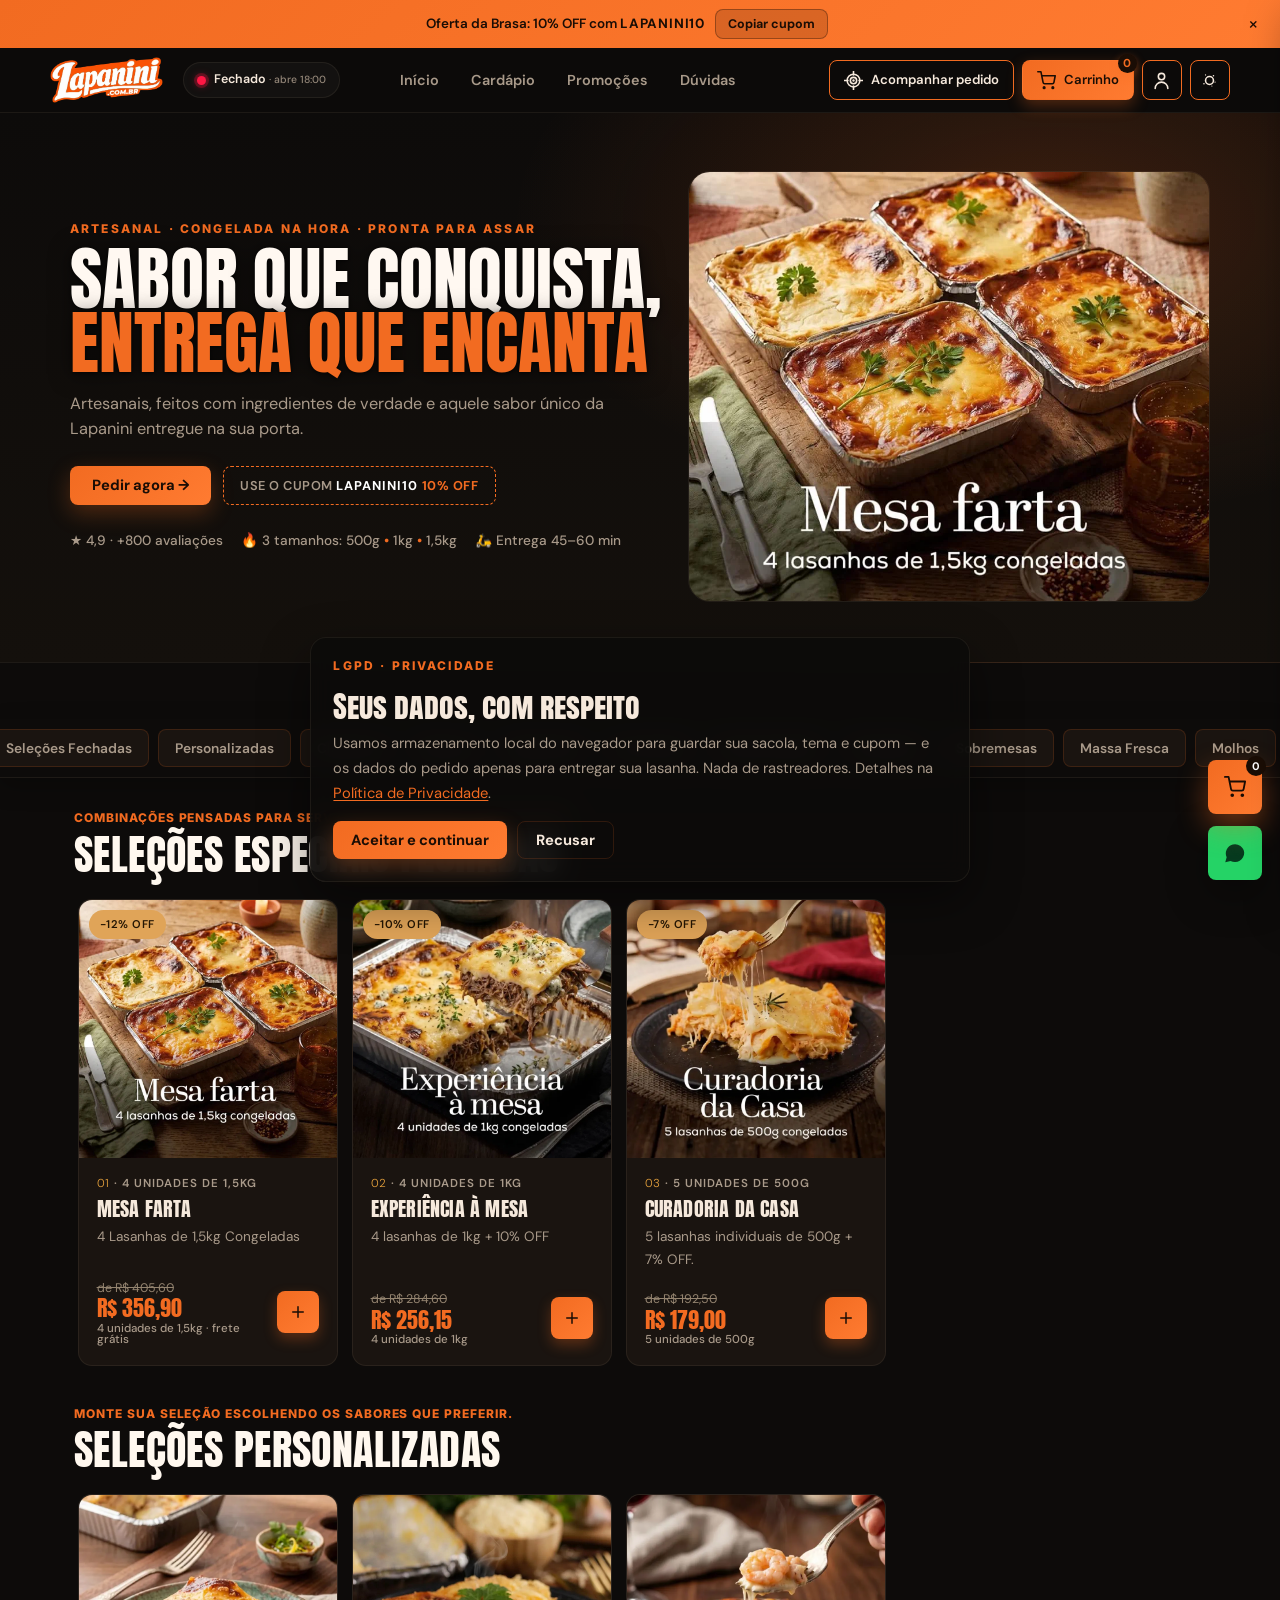
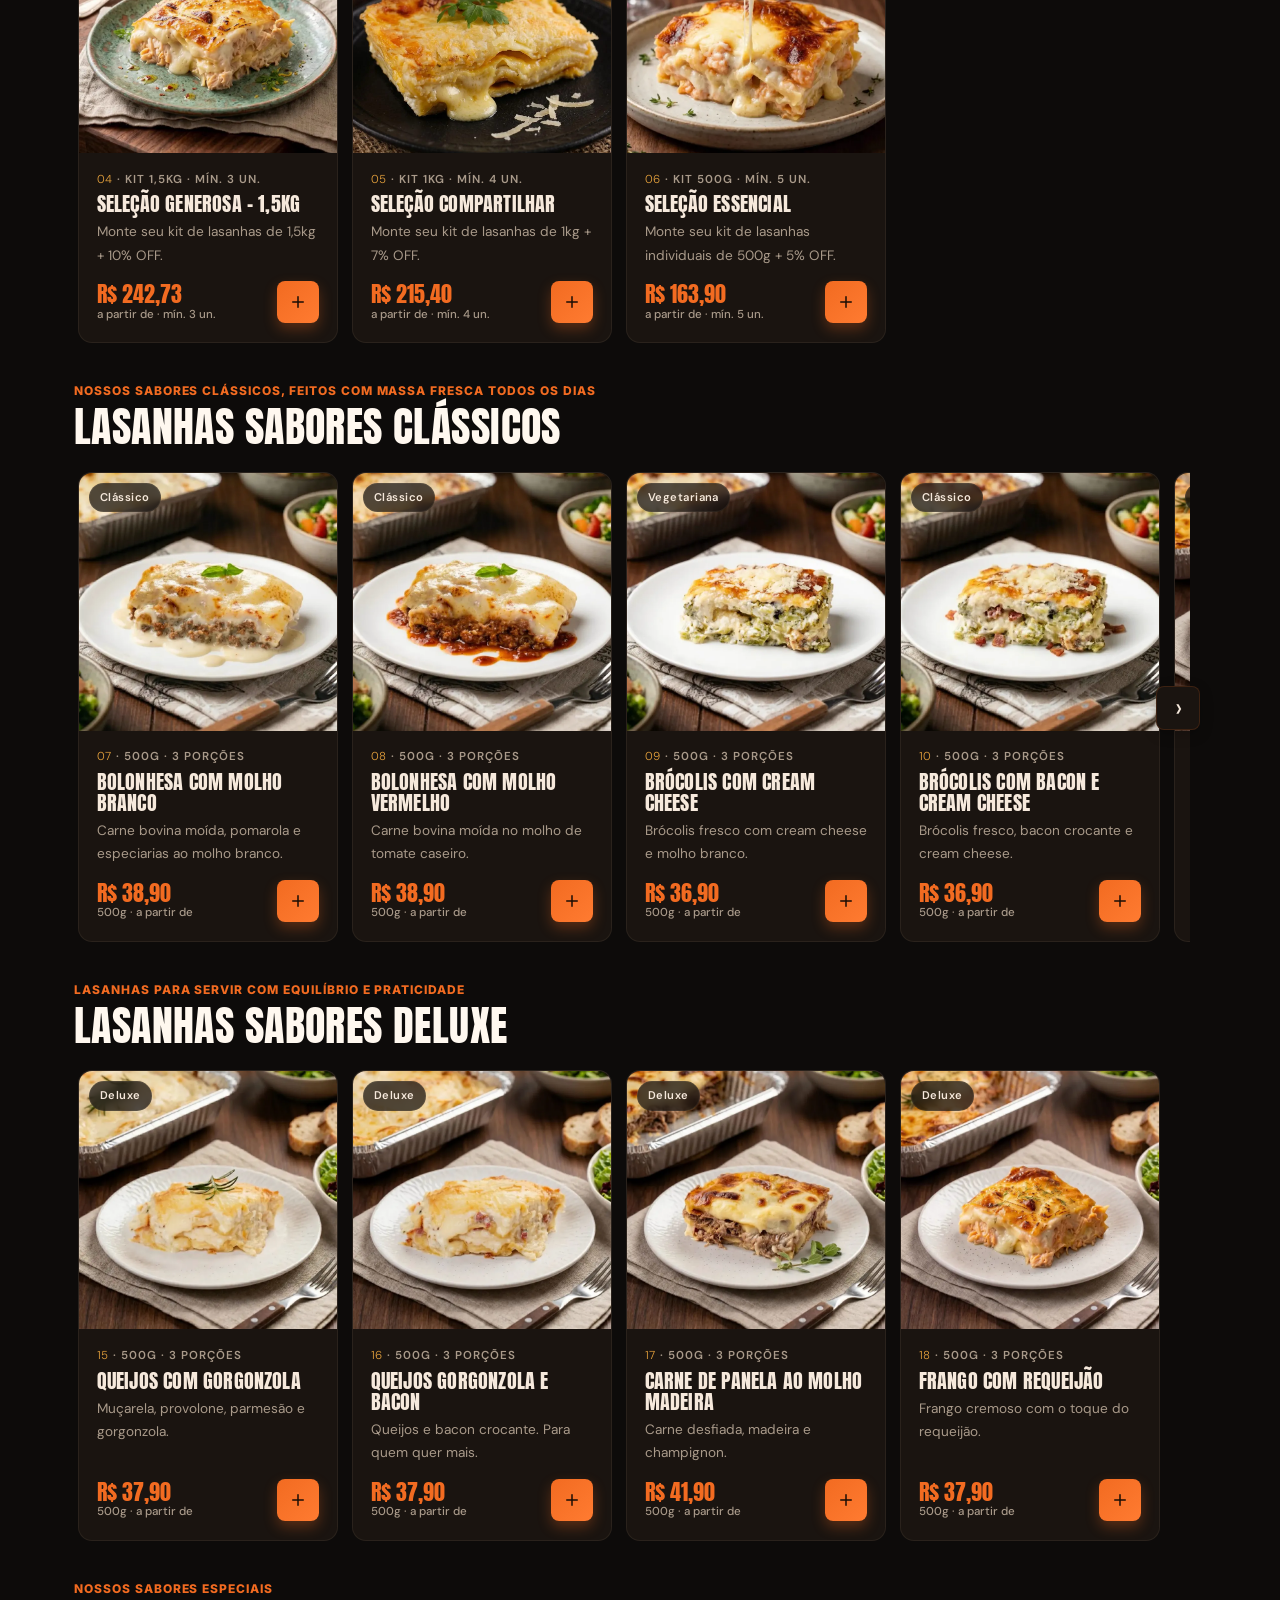
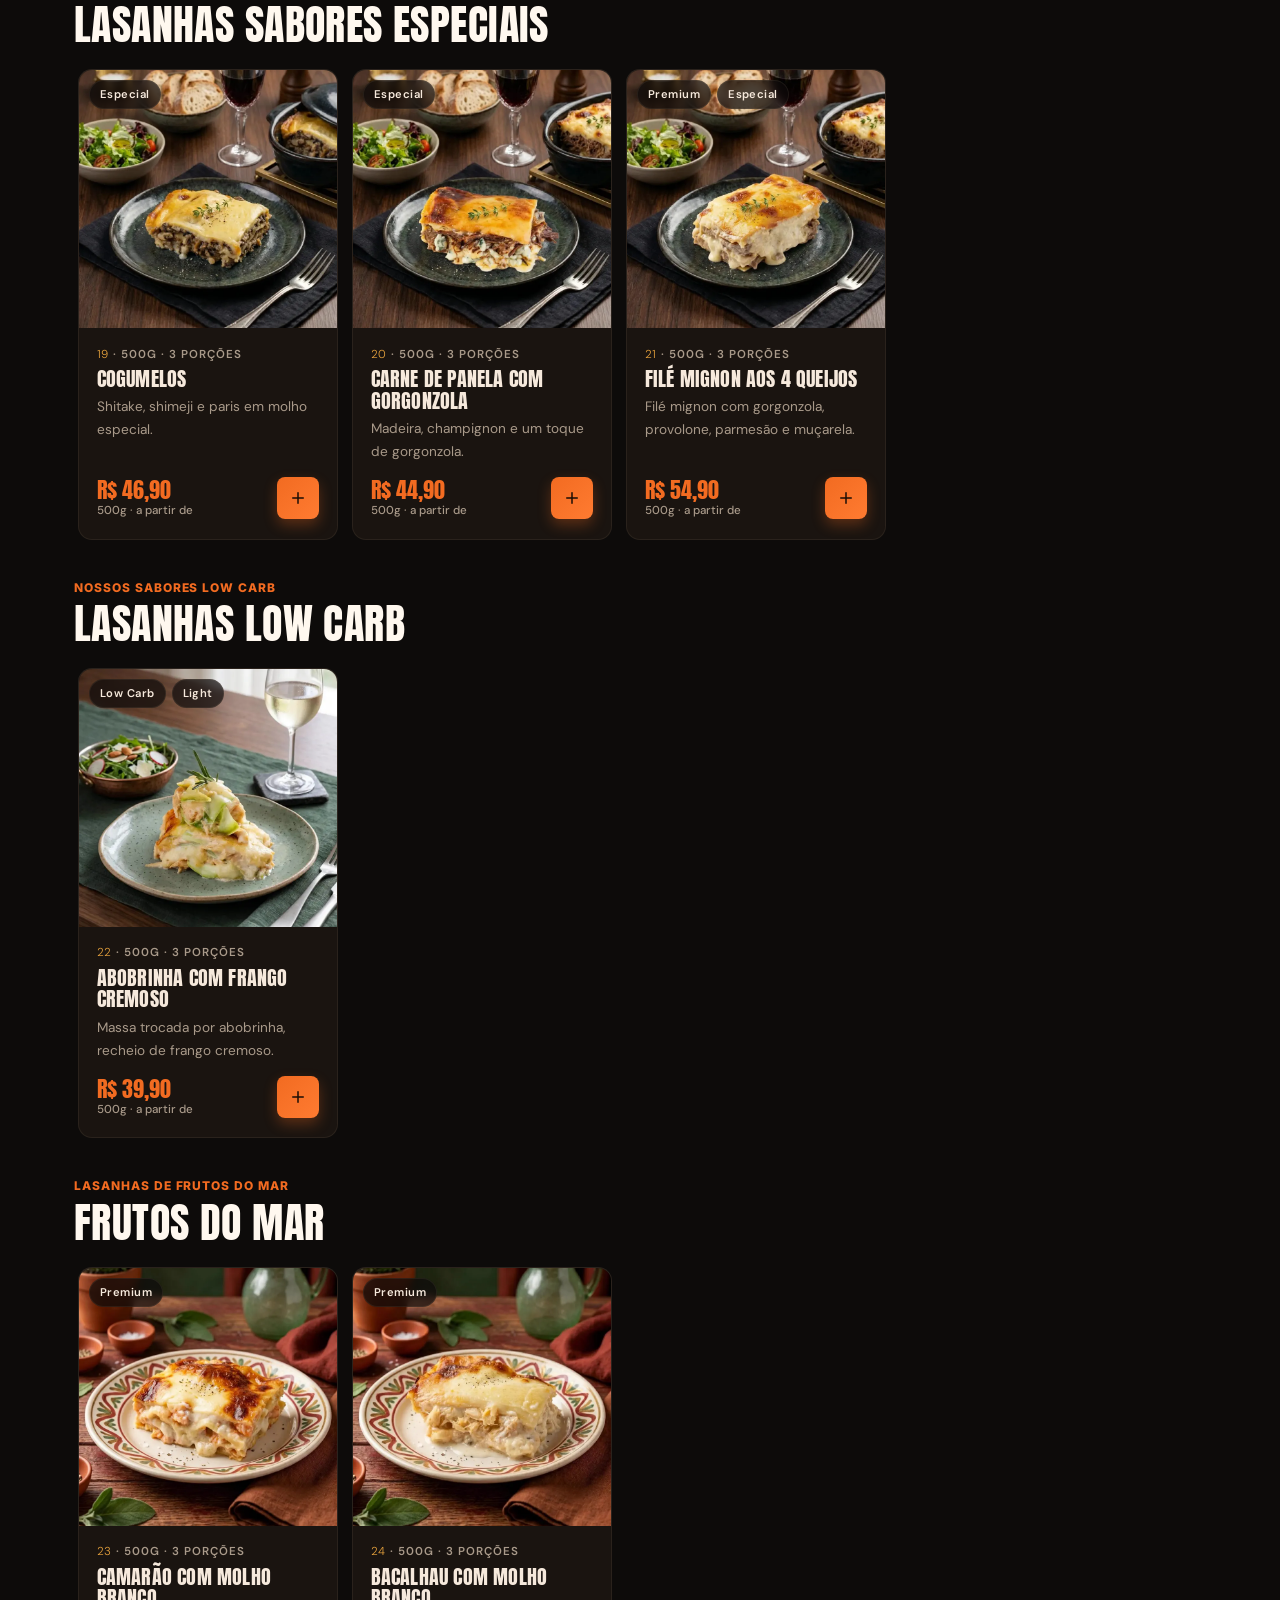
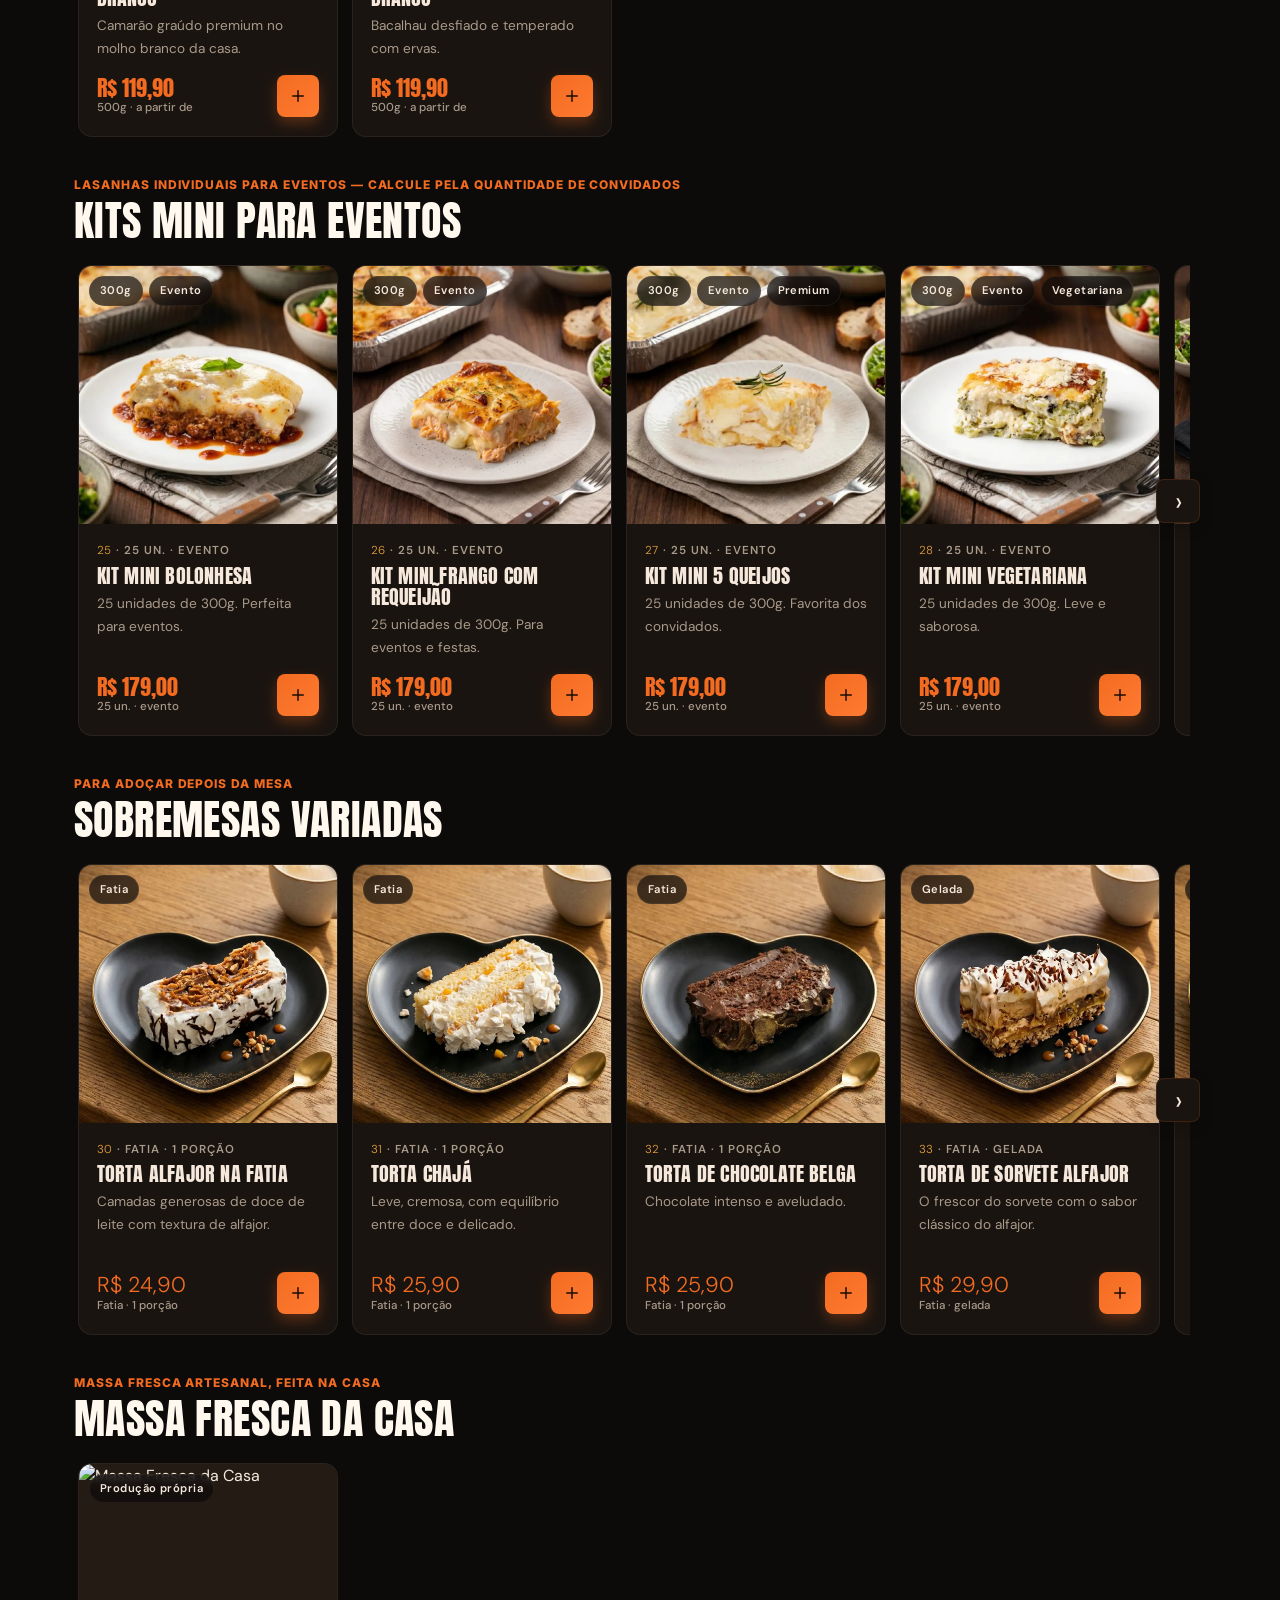
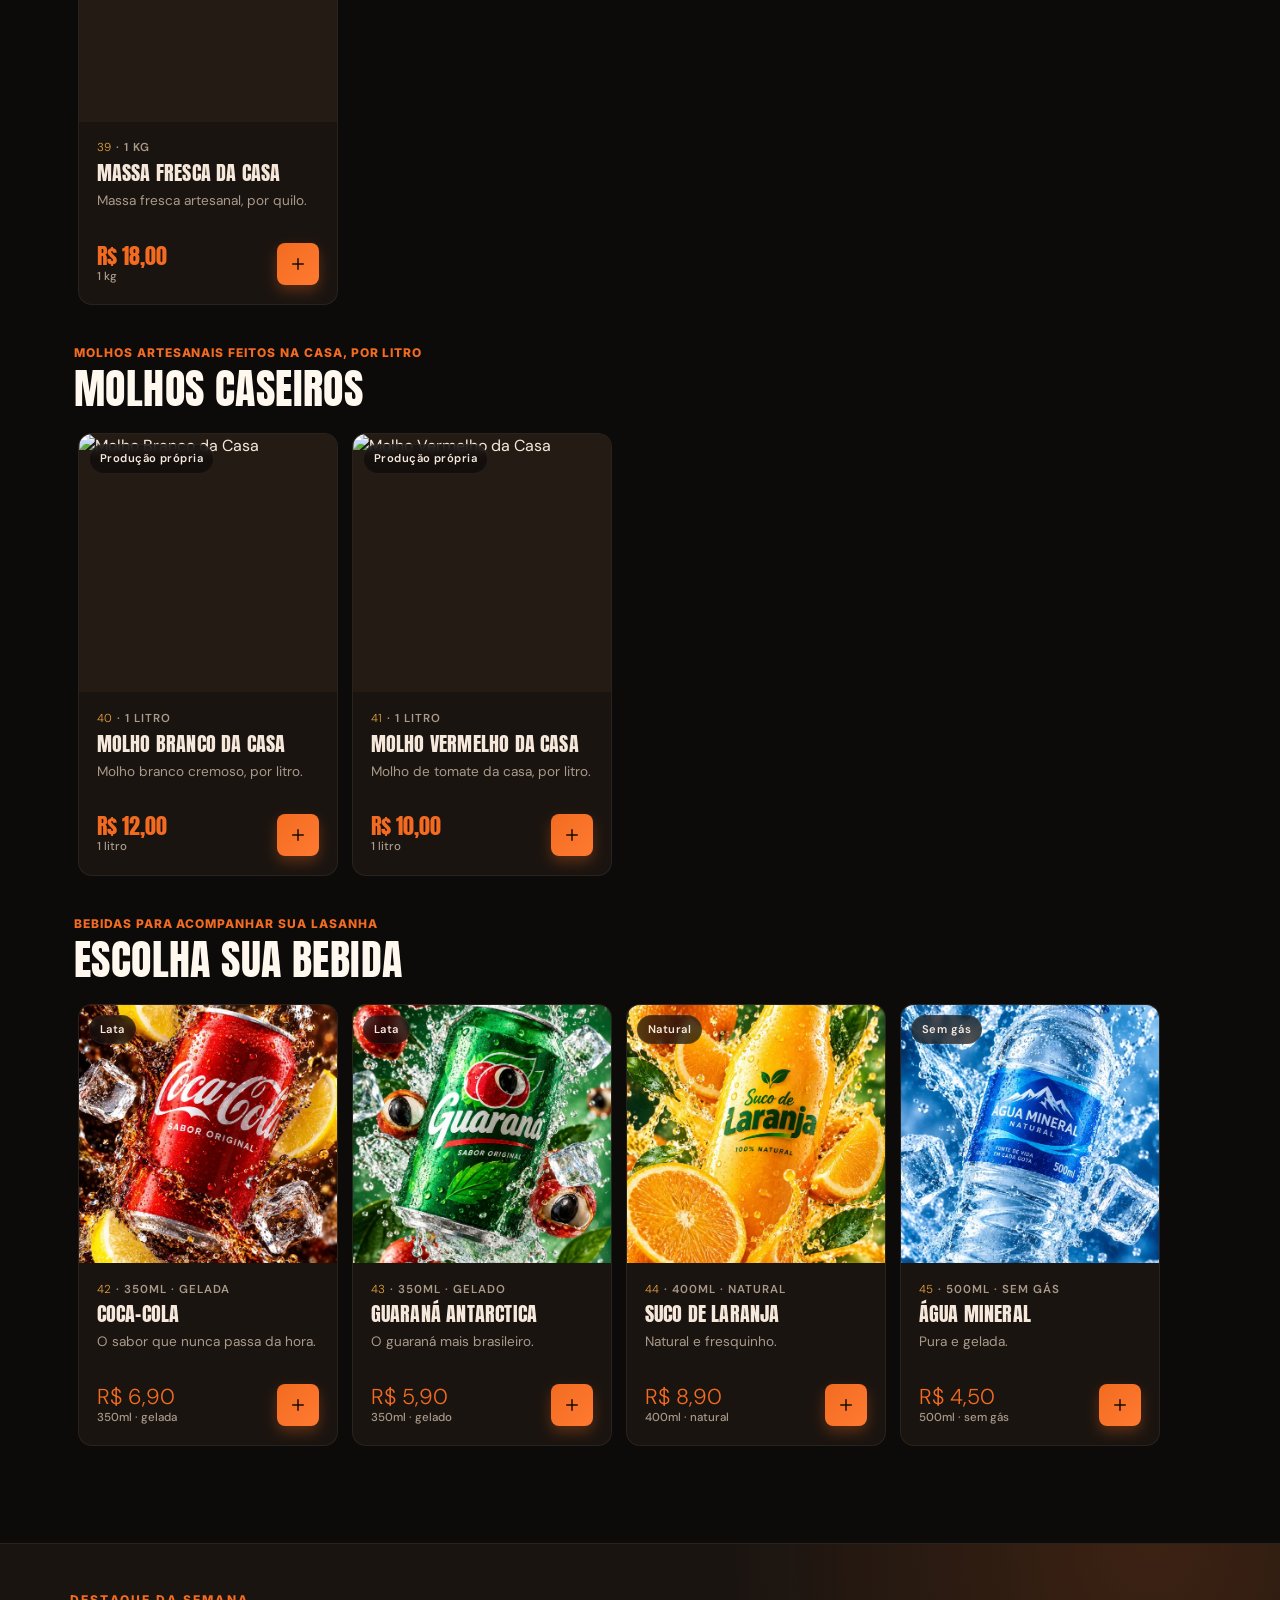
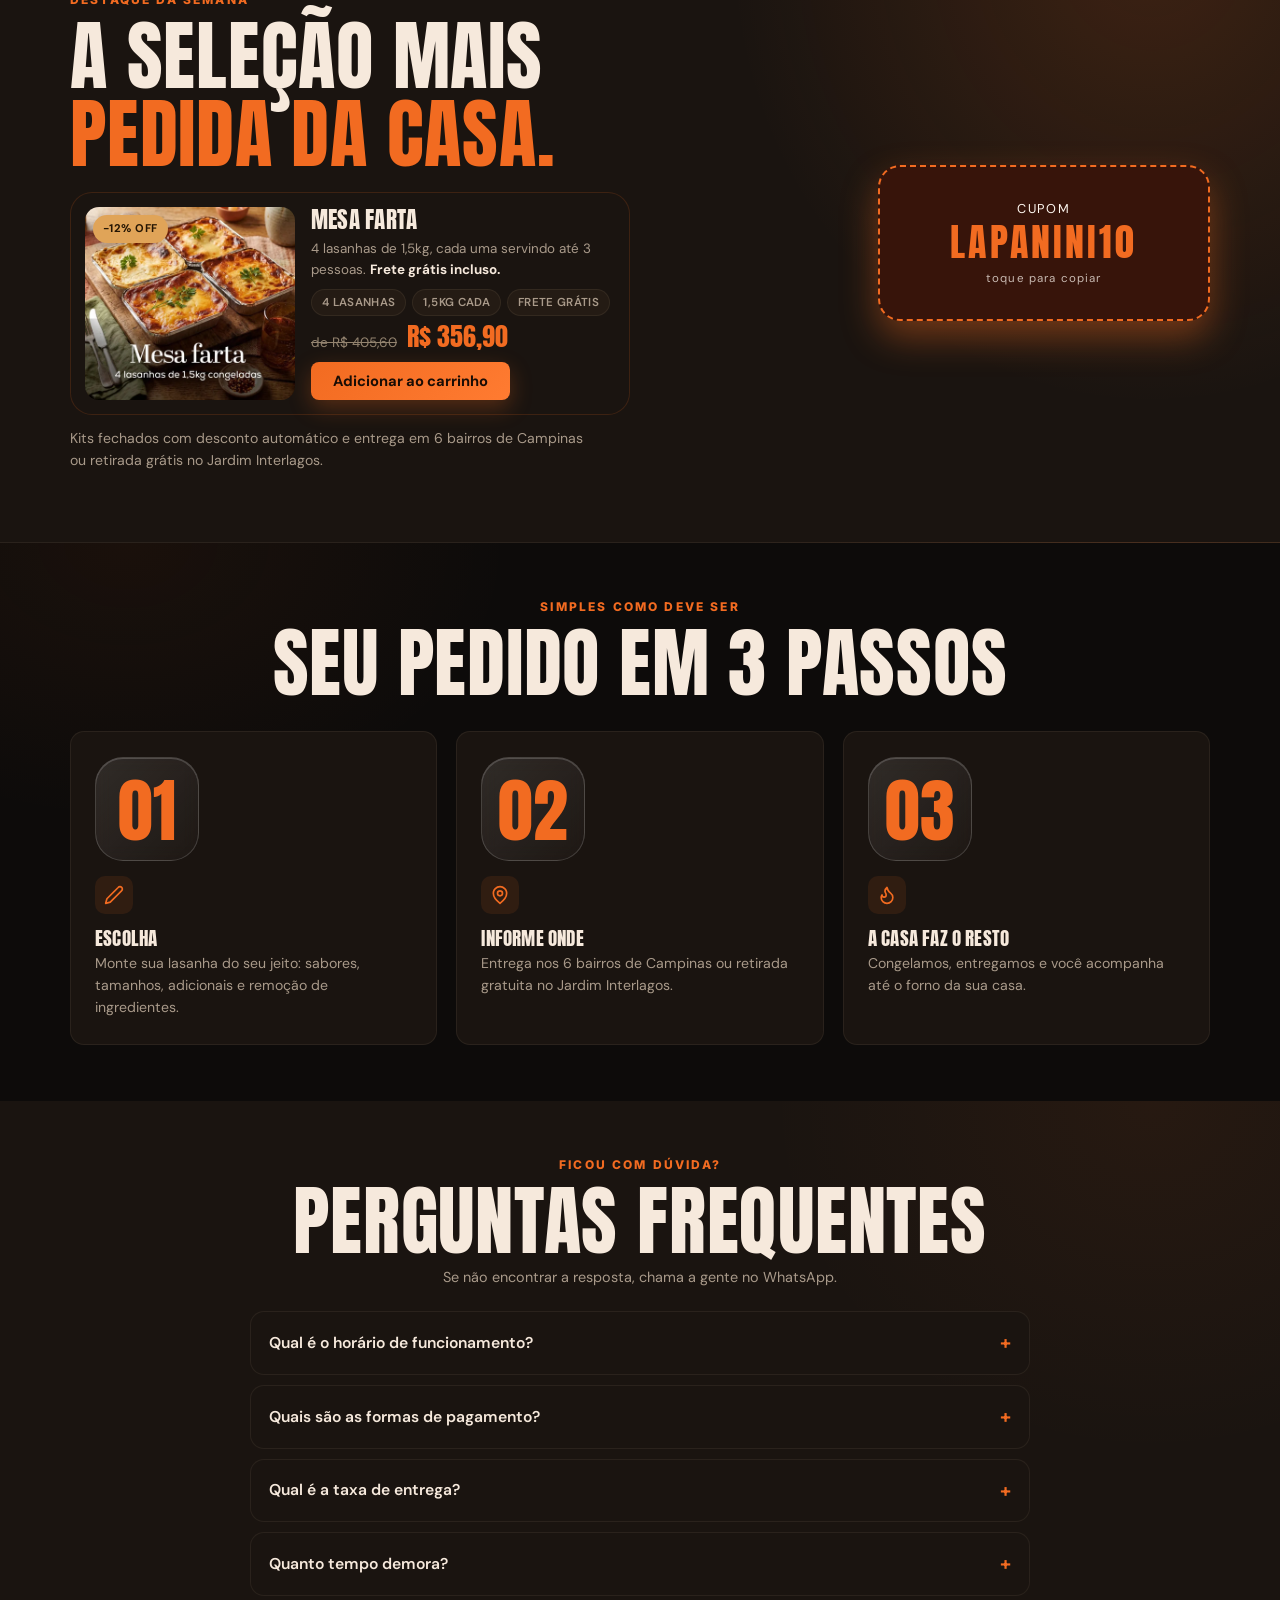
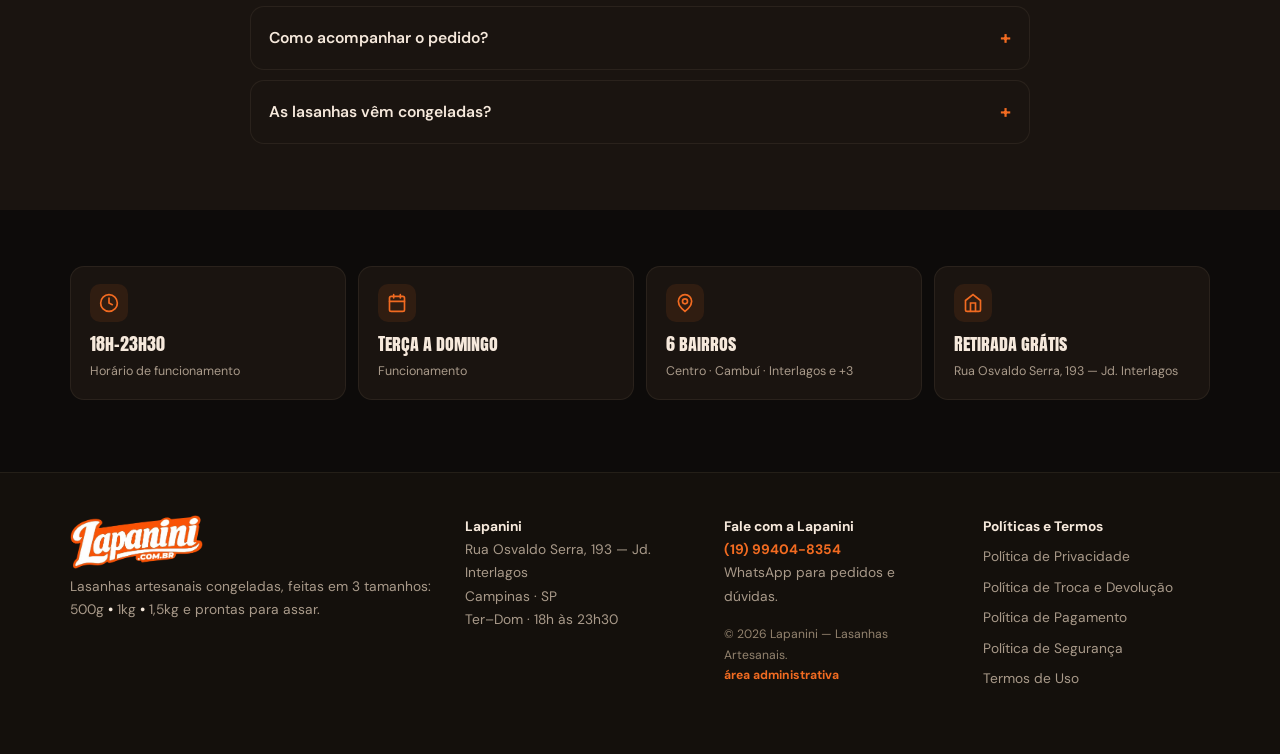
==== commit de260670: "painel admin via API real + hardening e turnstile; vitrine respeita active CRUD de lasanhas/sobremes" ====
--- a/index.html
+++ b/index.html
@@ -29,8 +29,8 @@
   <title>La Panini — Lasanhas Artesanais</title>
   <link rel="preconnect" href="https://fonts.googleapis.com">
   <link rel="preconnect" href="https://fonts.gstatic.com" crossorigin>
-  <link href="https://fonts.googleapis.com/css2?family=Anton+SC&family=DM+Sans:opsz,wght@9..40,400;9..40,500;9..40,600;9..40,700&family=Inter:wght@800&display=swap" rel="stylesheet">
-  <link rel="stylesheet" href="css/style.css?v=20261097">
+  <link href="https://fonts.googleapis.com/css2?family=Anton+SC&family=DM+Sans:opsz,wght@9..40,300;9..40,400;9..40,500;9..40,600;9..40,700&family=Inter:wght@800&display=swap" rel="stylesheet">
+  <link rel="stylesheet" href="css/style.css?v=20261128">
 </head>
 <body>
   <a class="skip-link" href="#cardapio">Pular para o cardápio</a>
@@ -331,7 +331,7 @@
   <script src="js/catalog.js?v=20261122"></script>
   <script src="js/art.js?v=20261109"></script>
   <script src="js/api.js?v=20261093"></script>
-  <script src="js/app.js?v=20261122"></script>
+  <script src="js/app.js?v=20261128"></script>
   <script src="js/lgpd.js?v=20261090"></script>
 </body>
 </html>
--- a/css/style.css
+++ b/css/style.css
@@ -3032,6 +3032,15 @@
 
 h1, h2, h3 { font-weight: 400; }
 
+/* Sobremesas e Bebidas: preço em peso 300 (DM Sans Light, carregada no
+   Google Fonts). Usa a fonte do corpo porque o Anton SC só existe em 400
+   e um 300 nele seria apenas 400 disfarçado. */
+.p-card[data-pcat="sobremesas"] .price__now,
+.p-card[data-pcat="bebidas"] .price__now {
+  font-family: var(--font-body);
+  font-weight: 300;
+}
+
 /* =====================================================================
    Nitidez: Anton SC só existe em 400 — qualquer 300/700 seria negrito
    sintetizado pelo navegador (texto borrado). Força o peso real.
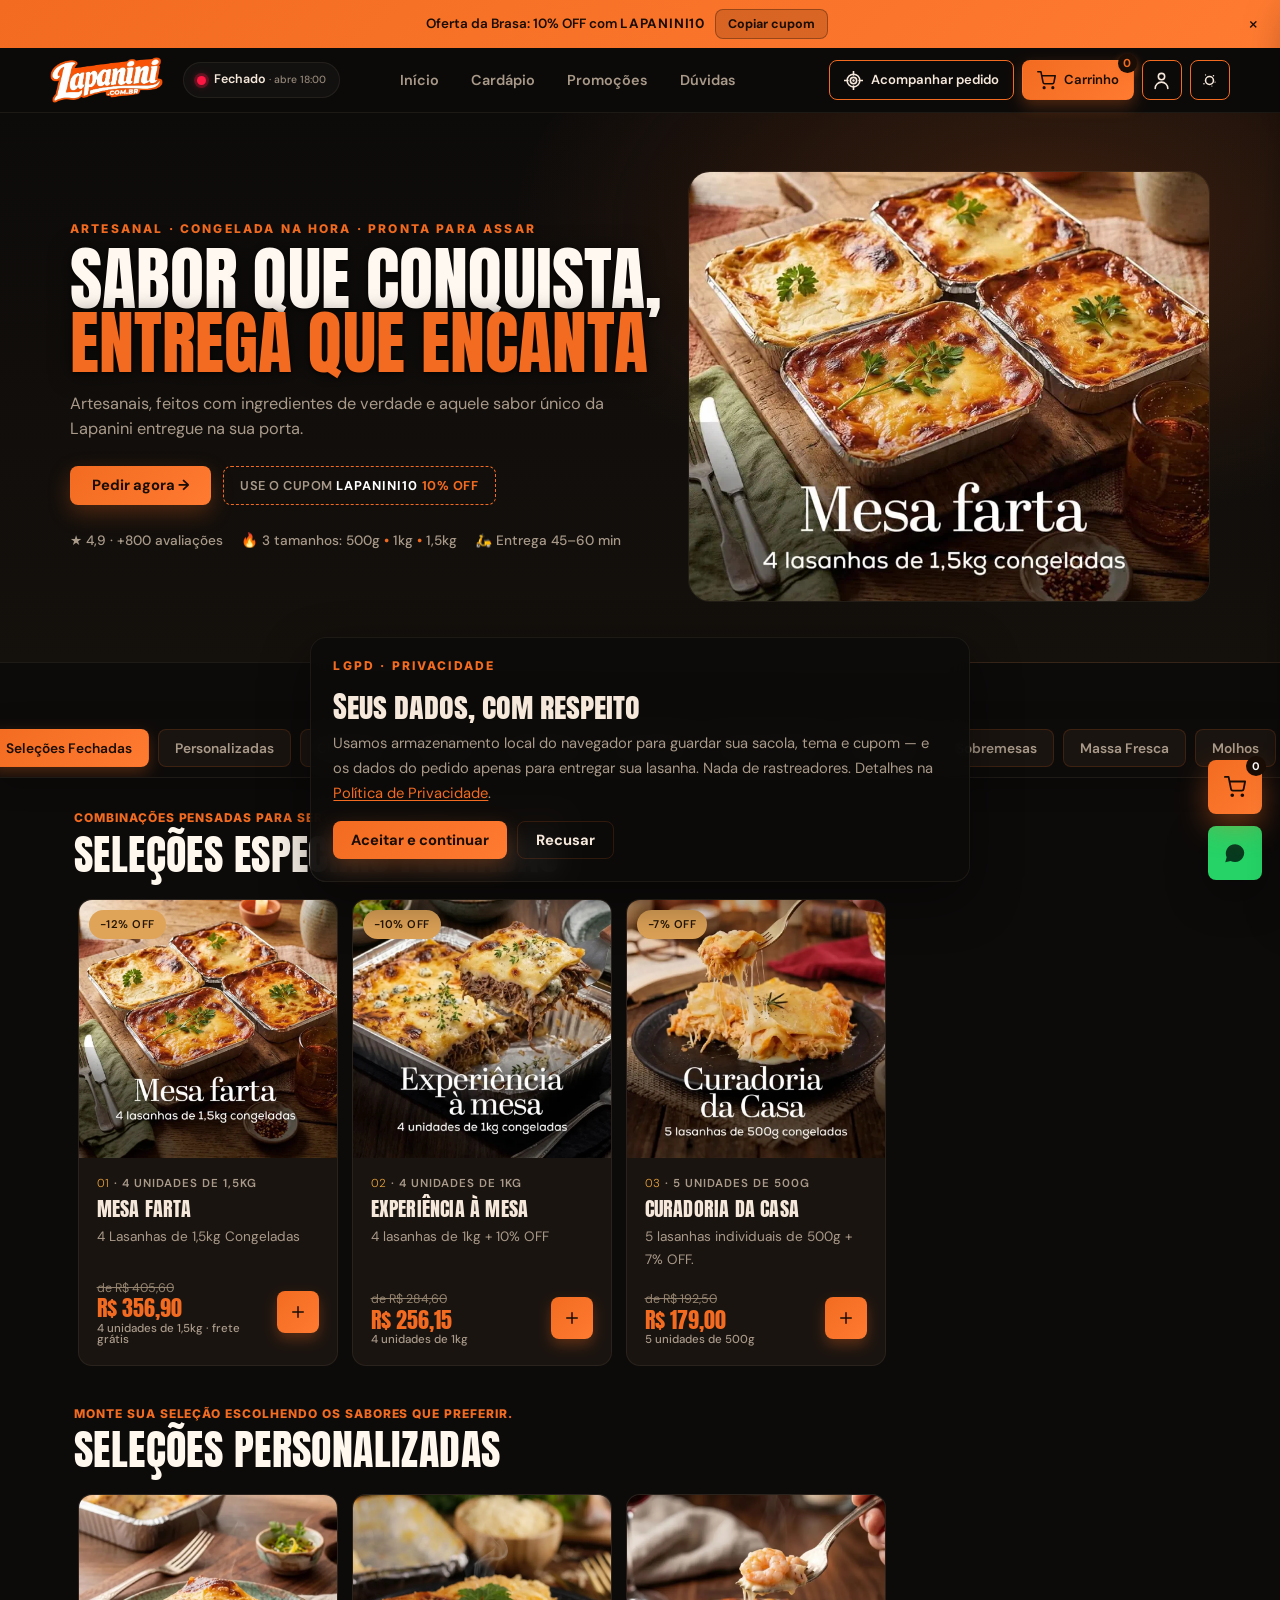
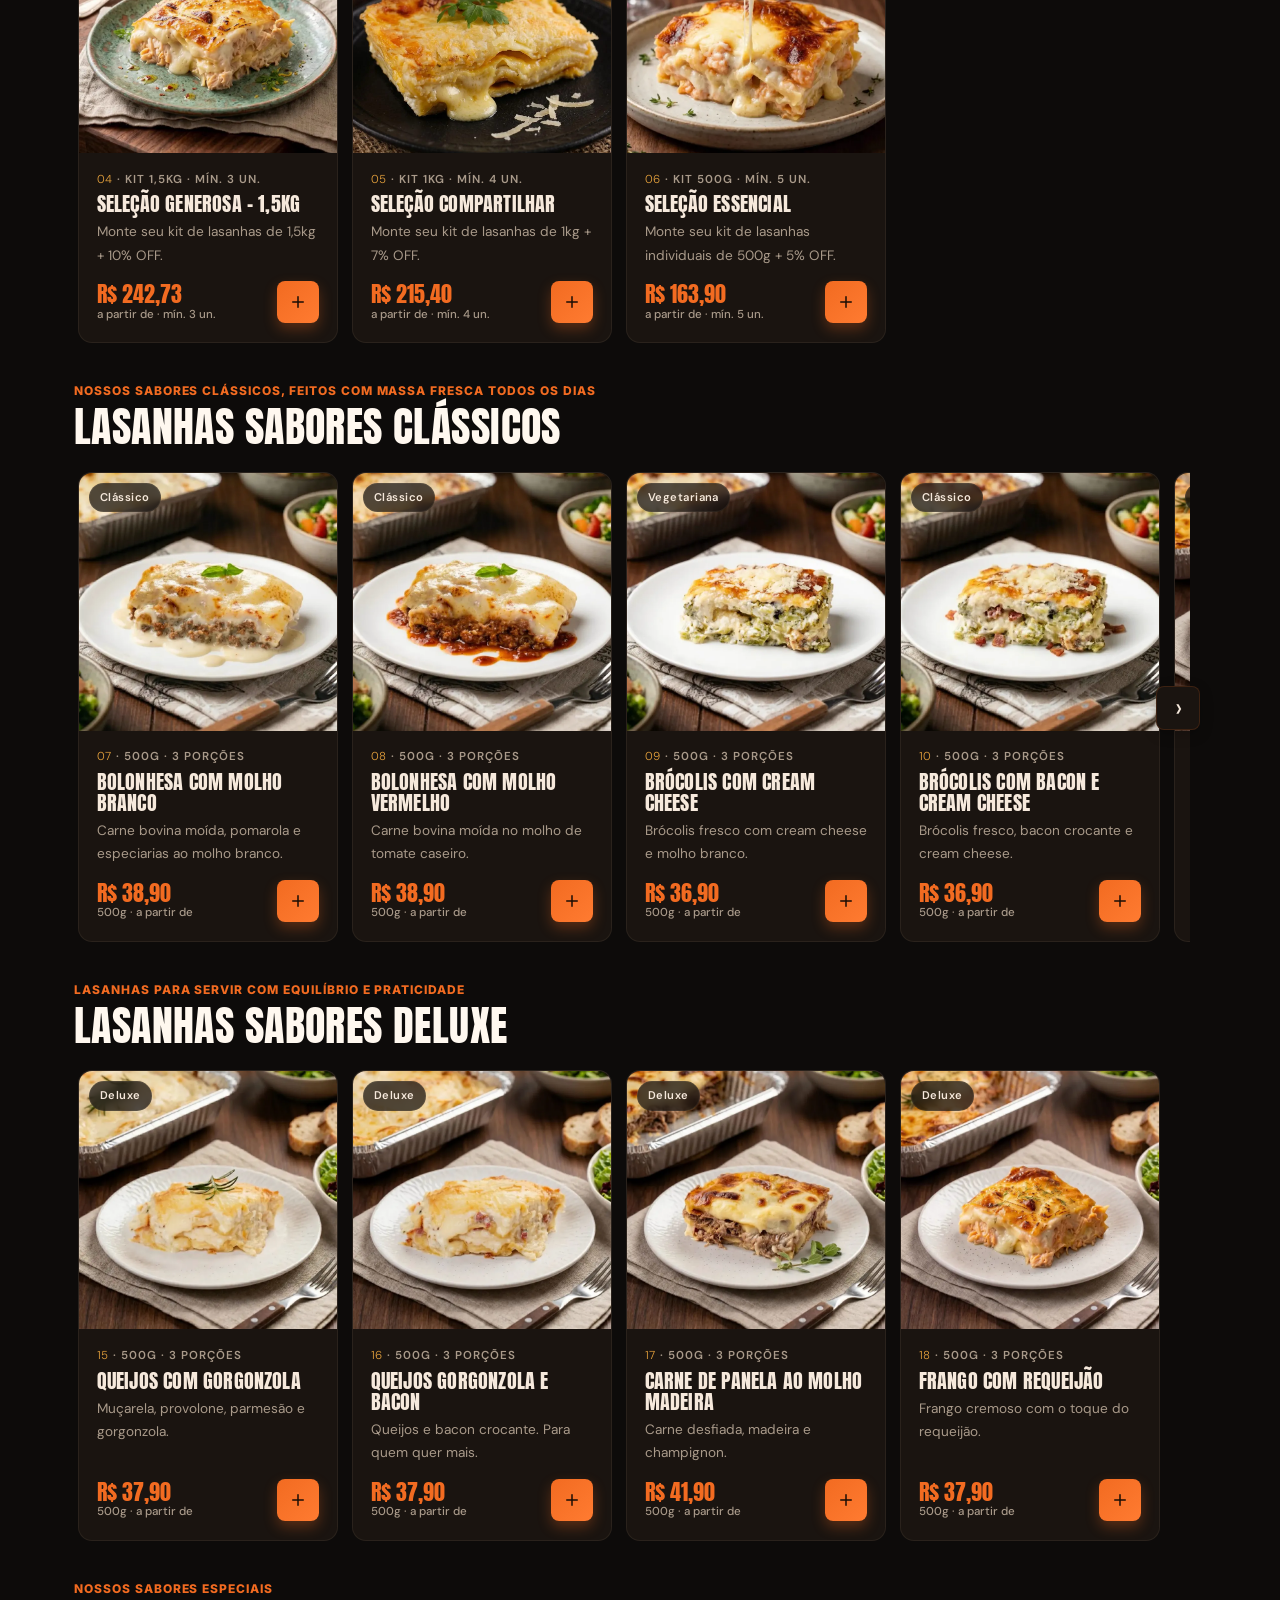
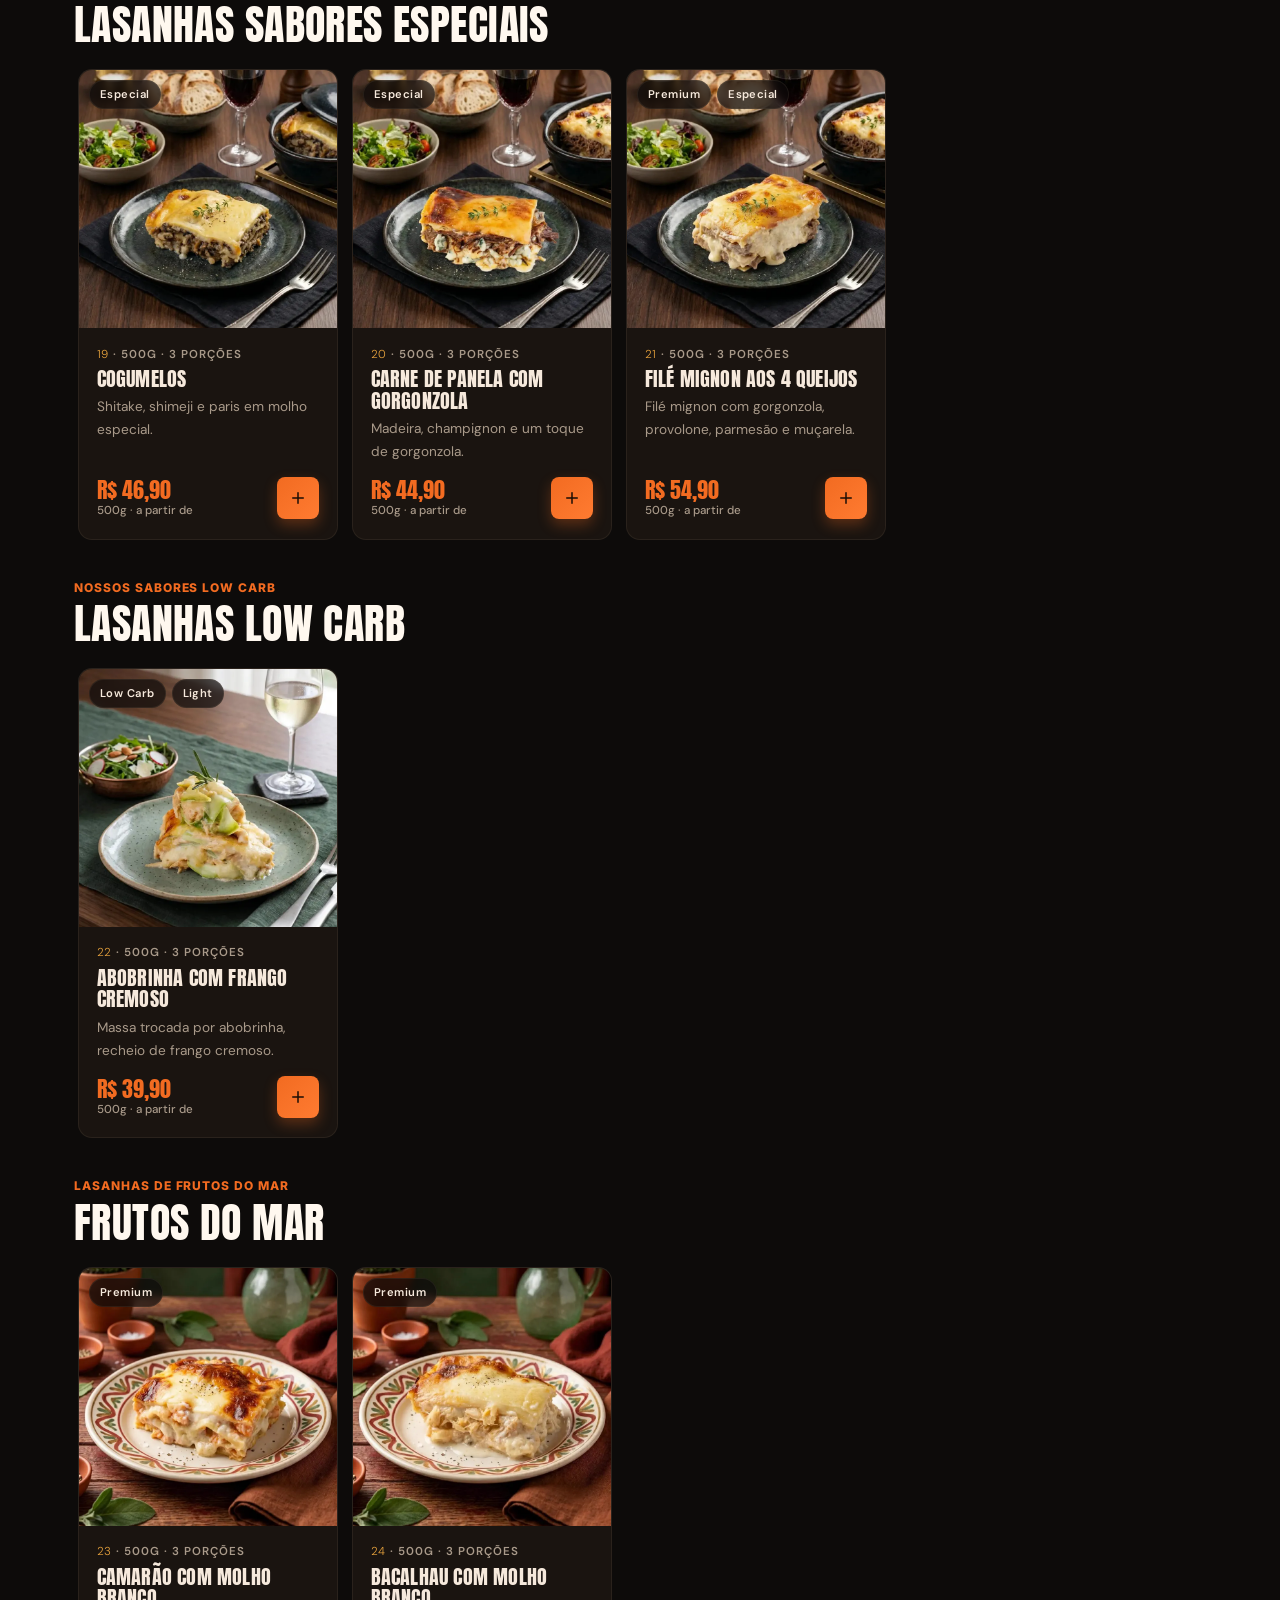
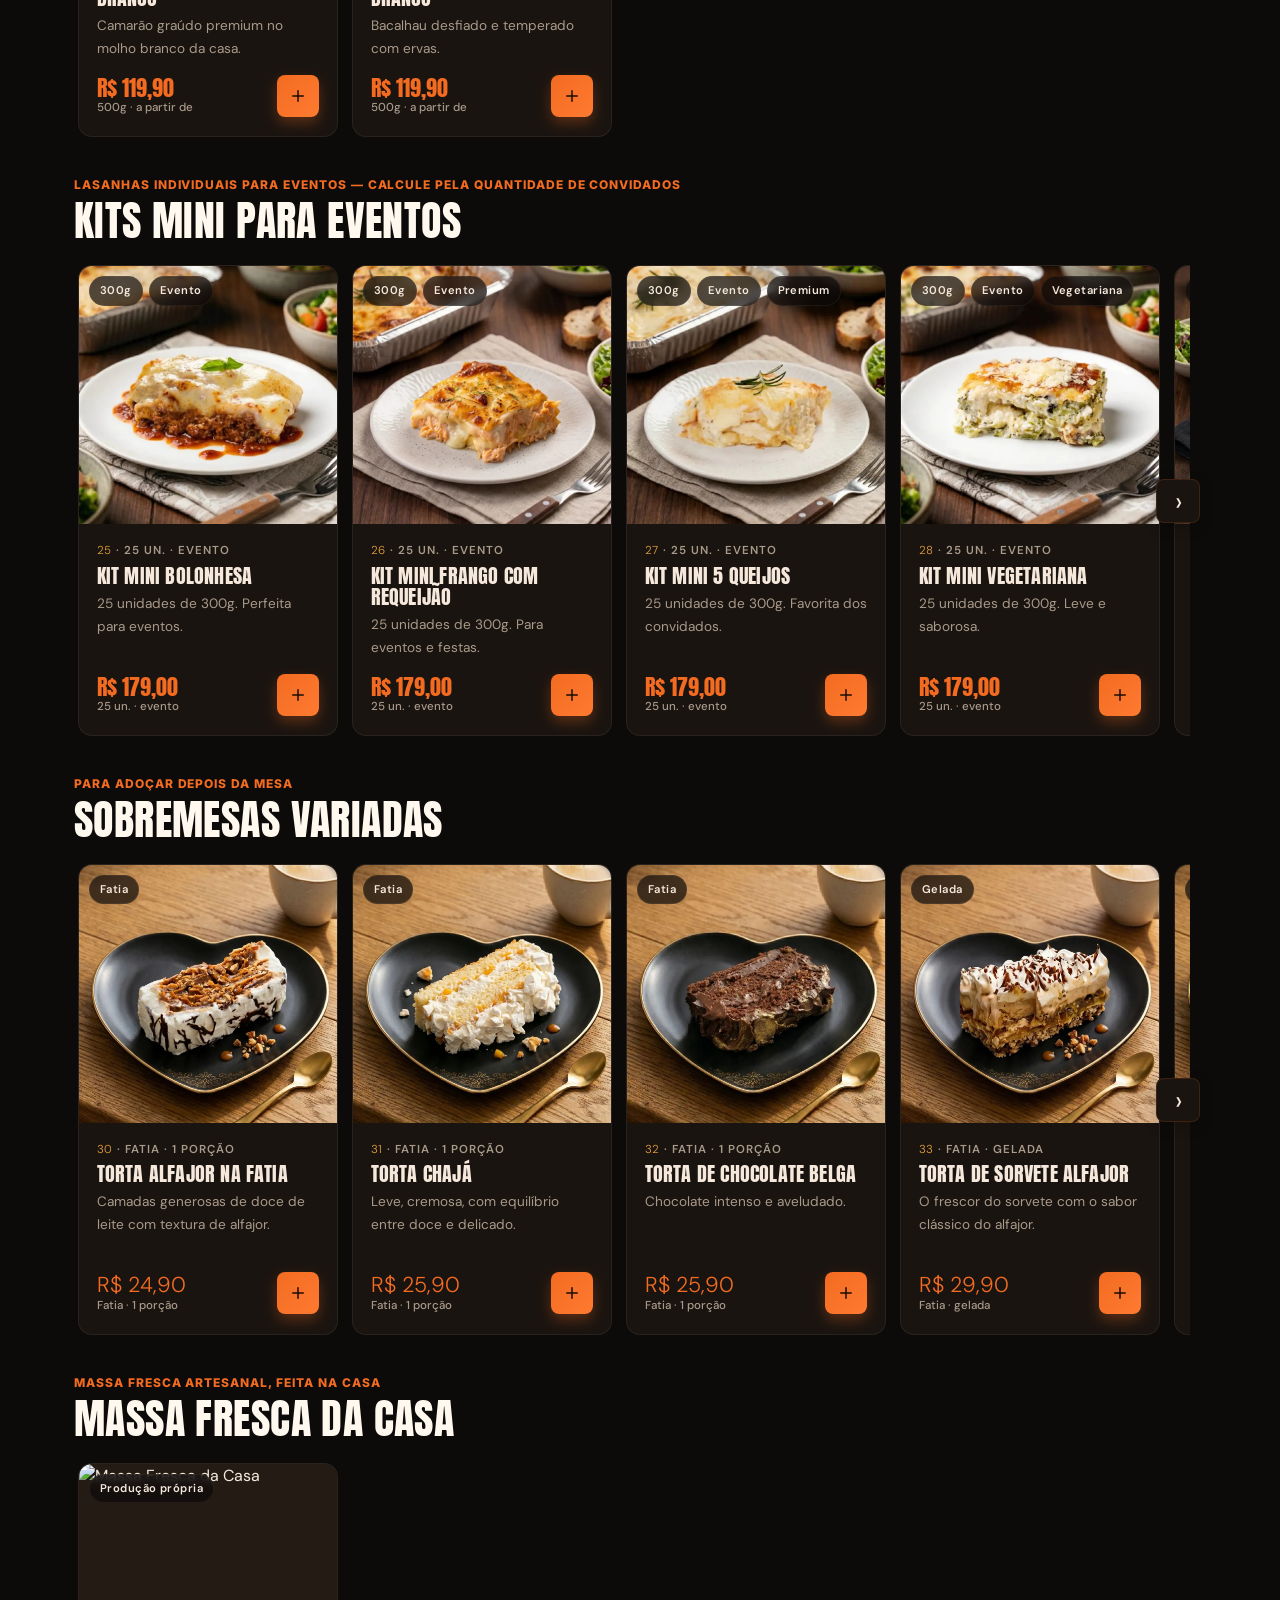
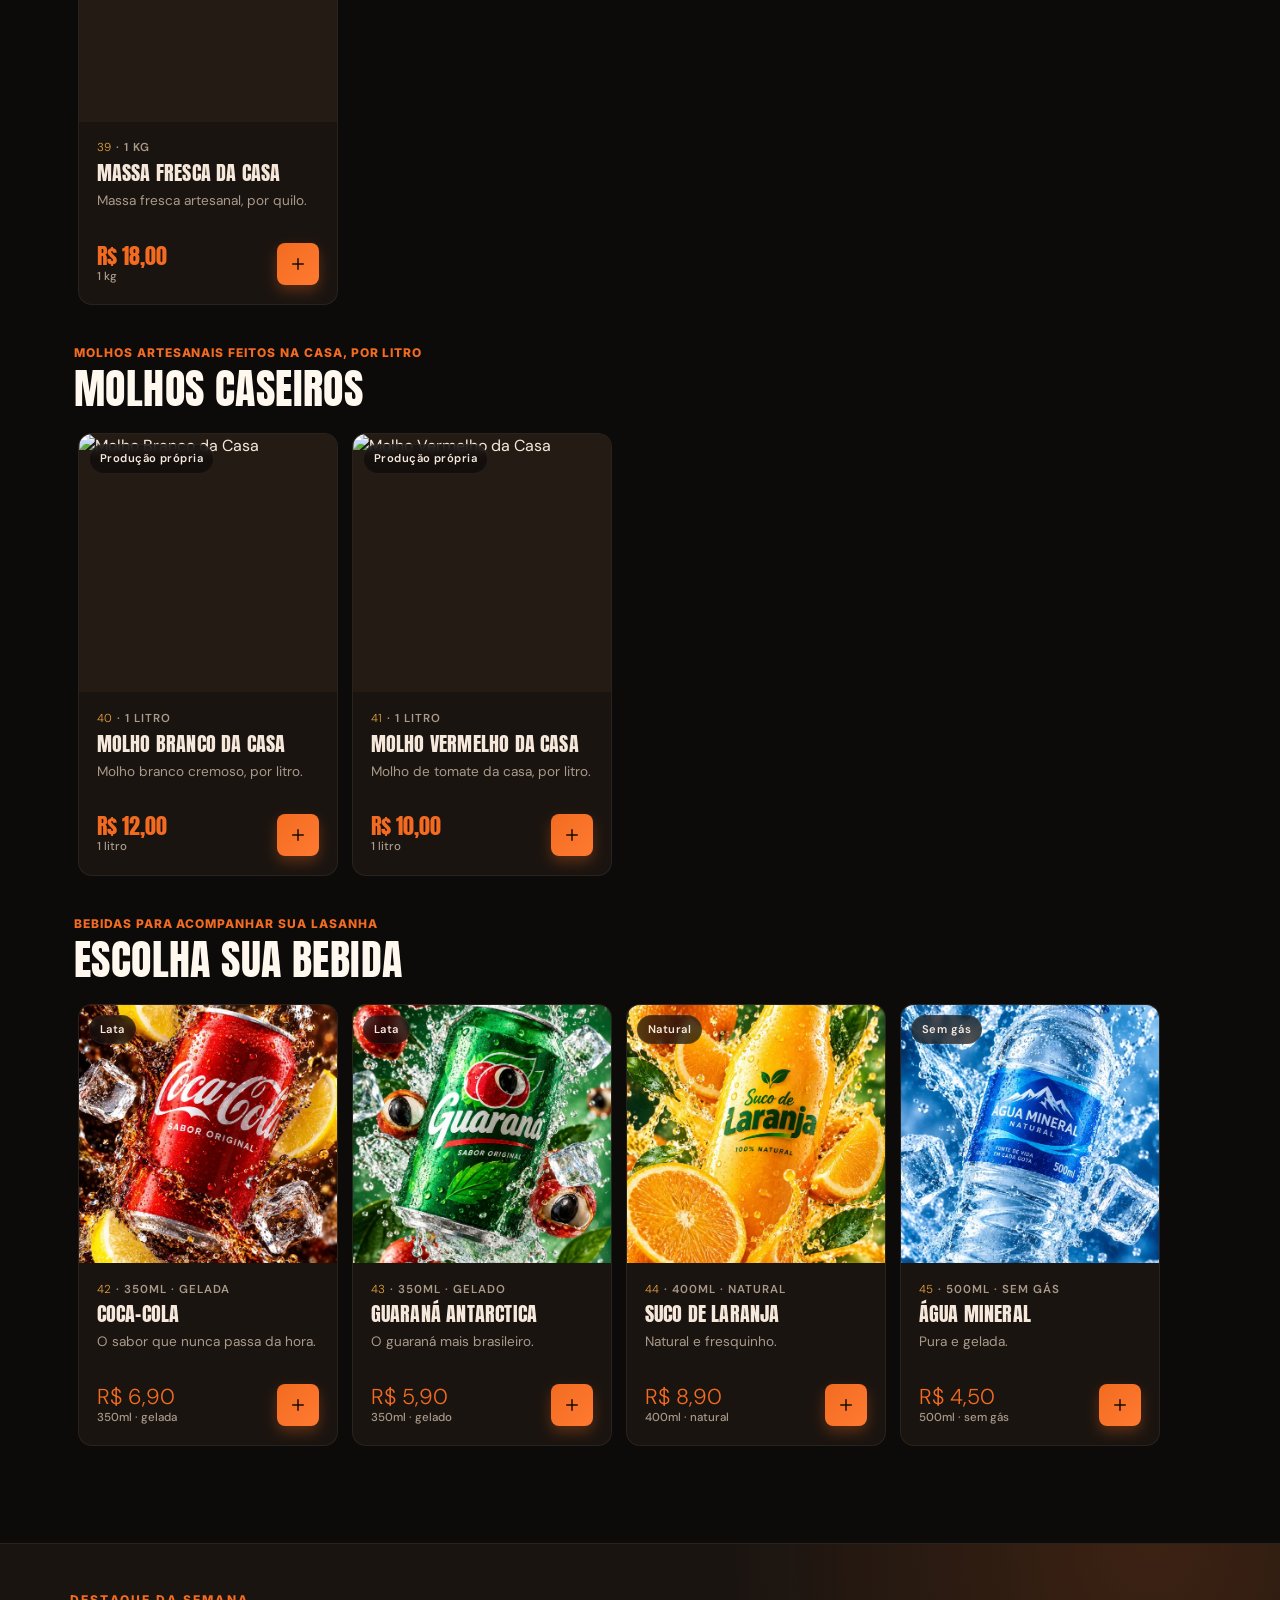
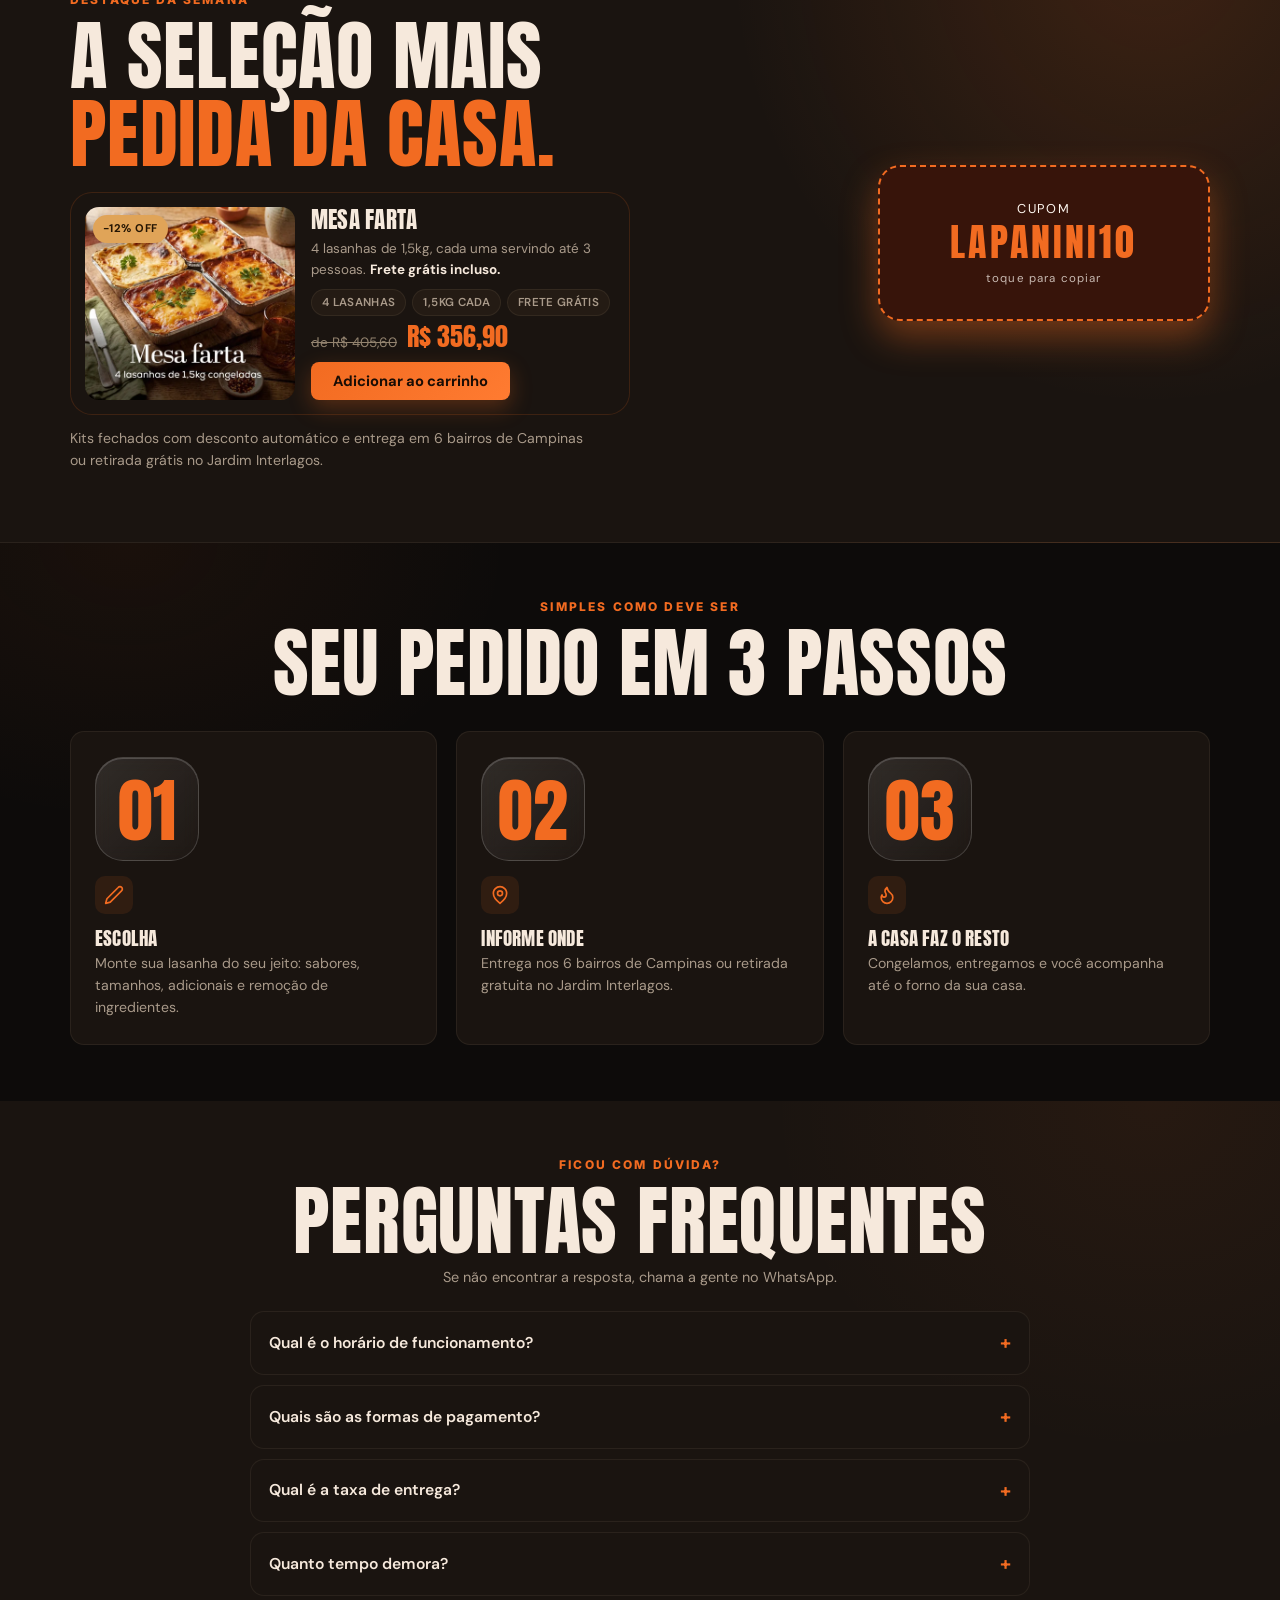
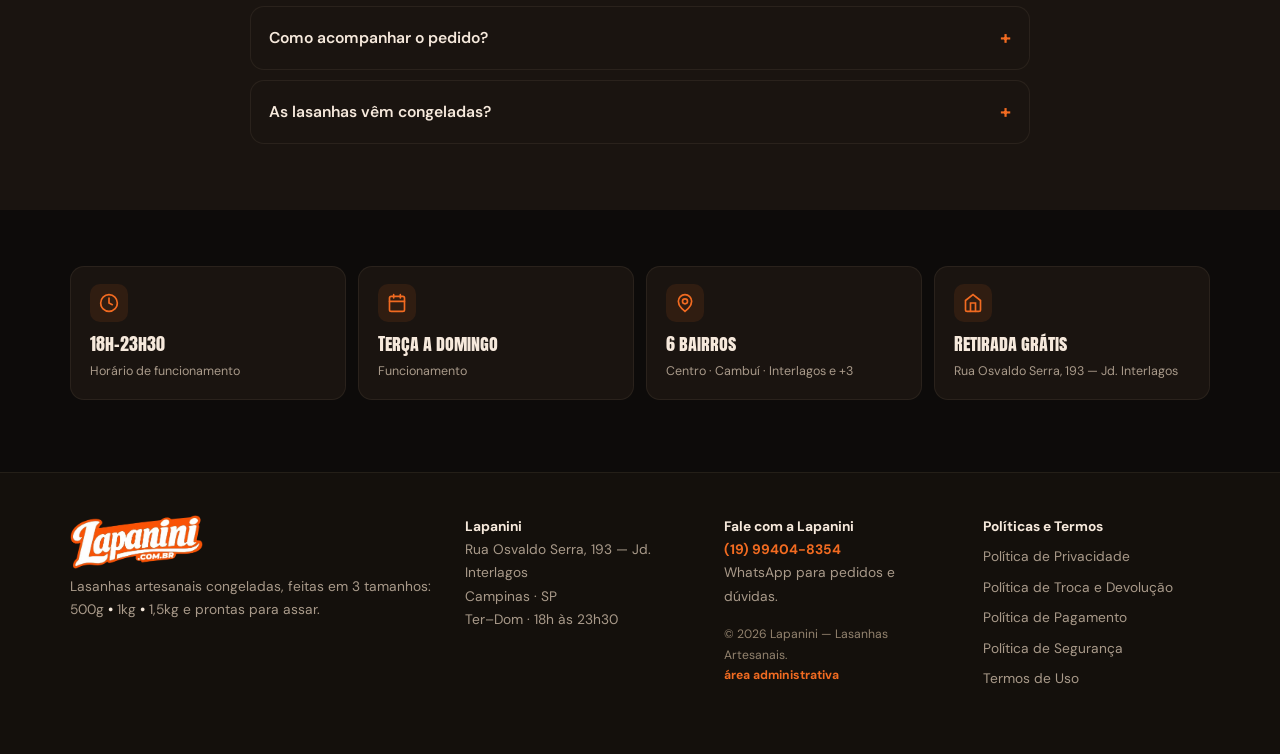
==== commit 425cbe32: "menu mobile: chip centralizado + scroll-spy; APP_ENV auto dev/prod" ====
--- a/index.html
+++ b/index.html
@@ -30,7 +30,7 @@
   <link rel="preconnect" href="https://fonts.googleapis.com">
   <link rel="preconnect" href="https://fonts.gstatic.com" crossorigin>
   <link href="https://fonts.googleapis.com/css2?family=Anton+SC&family=DM+Sans:opsz,wght@9..40,300;9..40,400;9..40,500;9..40,600;9..40,700&family=Inter:wght@800&display=swap" rel="stylesheet">
-  <link rel="stylesheet" href="css/style.css?v=20261128">
+  <link rel="stylesheet" href="css/style.css?v=20261001c">
 </head>
 <body>
   <a class="skip-link" href="#cardapio">Pular para o cardápio</a>
@@ -331,7 +331,7 @@
   <script src="js/catalog.js?v=20261122"></script>
   <script src="js/art.js?v=20261109"></script>
   <script src="js/api.js?v=20261093"></script>
-  <script src="js/app.js?v=20261128"></script>
+  <script src="js/app.js?v=20261001c"></script>
   <script src="js/lgpd.js?v=20261090"></script>
 </body>
 </html>
--- a/css/style.css
+++ b/css/style.css
@@ -610,7 +610,7 @@
   top: calc(var(--header-h) + 4px);
   z-index: 40;
   display: flex;
-  justify-content: center;
+  justify-content: flex-start;
   gap: 9px;
   overflow-x: auto;
   padding: 10px 20px;
@@ -618,6 +618,11 @@
   scrollbar-width: none;
   border-bottom: 1px solid var(--border-soft);
   box-shadow: 0 8px 24px rgba(0, 0, 0, 0.25);
+  scroll-padding-left: 20px;
+  scroll-padding-right: 20px;
+}
+@media (min-width: 981px) {
+  .categories { justify-content: center; }
 }
 .categories::-webkit-scrollbar { display: none; }
 
@@ -638,6 +643,9 @@
 .chip {
   display: inline-flex;
   align-items: center;
+  flex: 0 0 auto;
+  scroll-margin-left: 20px;
+  scroll-margin-right: 20px;
   white-space: nowrap;
   padding: 9px 16px;
   border-radius: 8px;
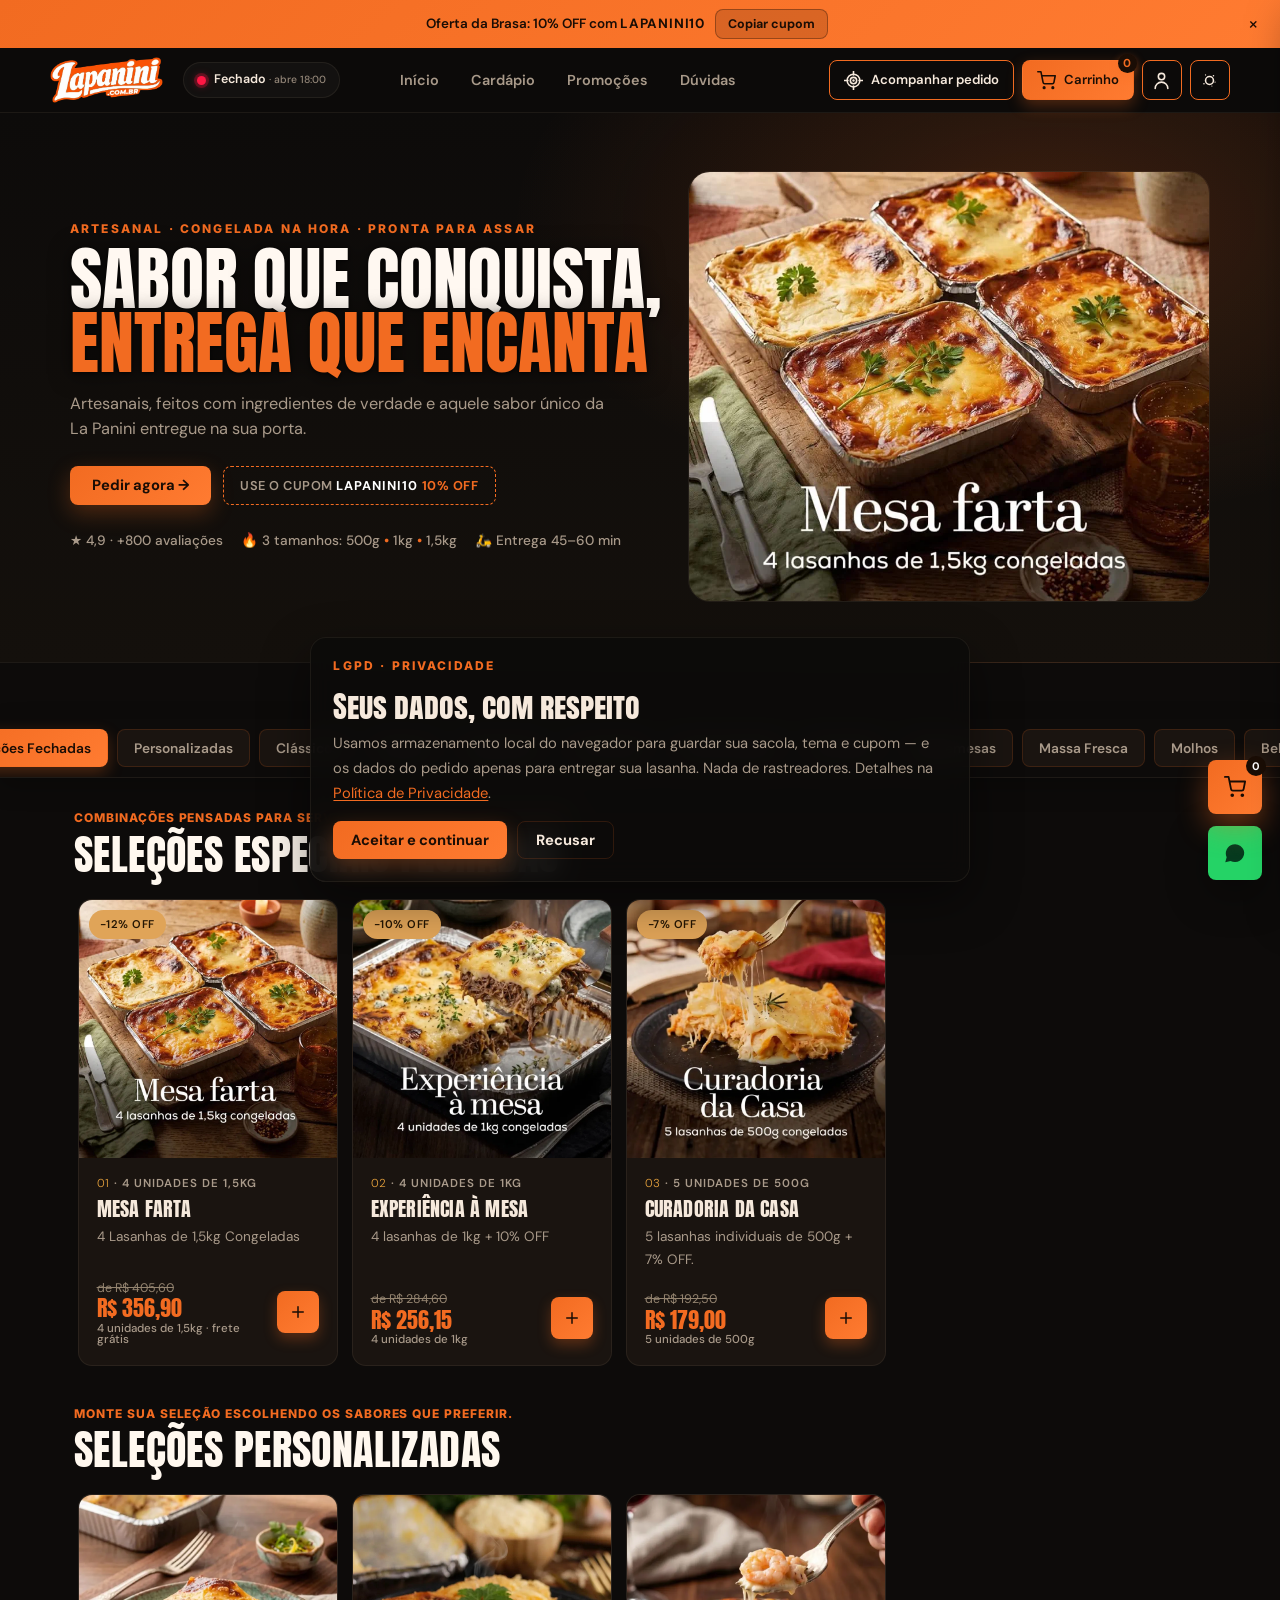
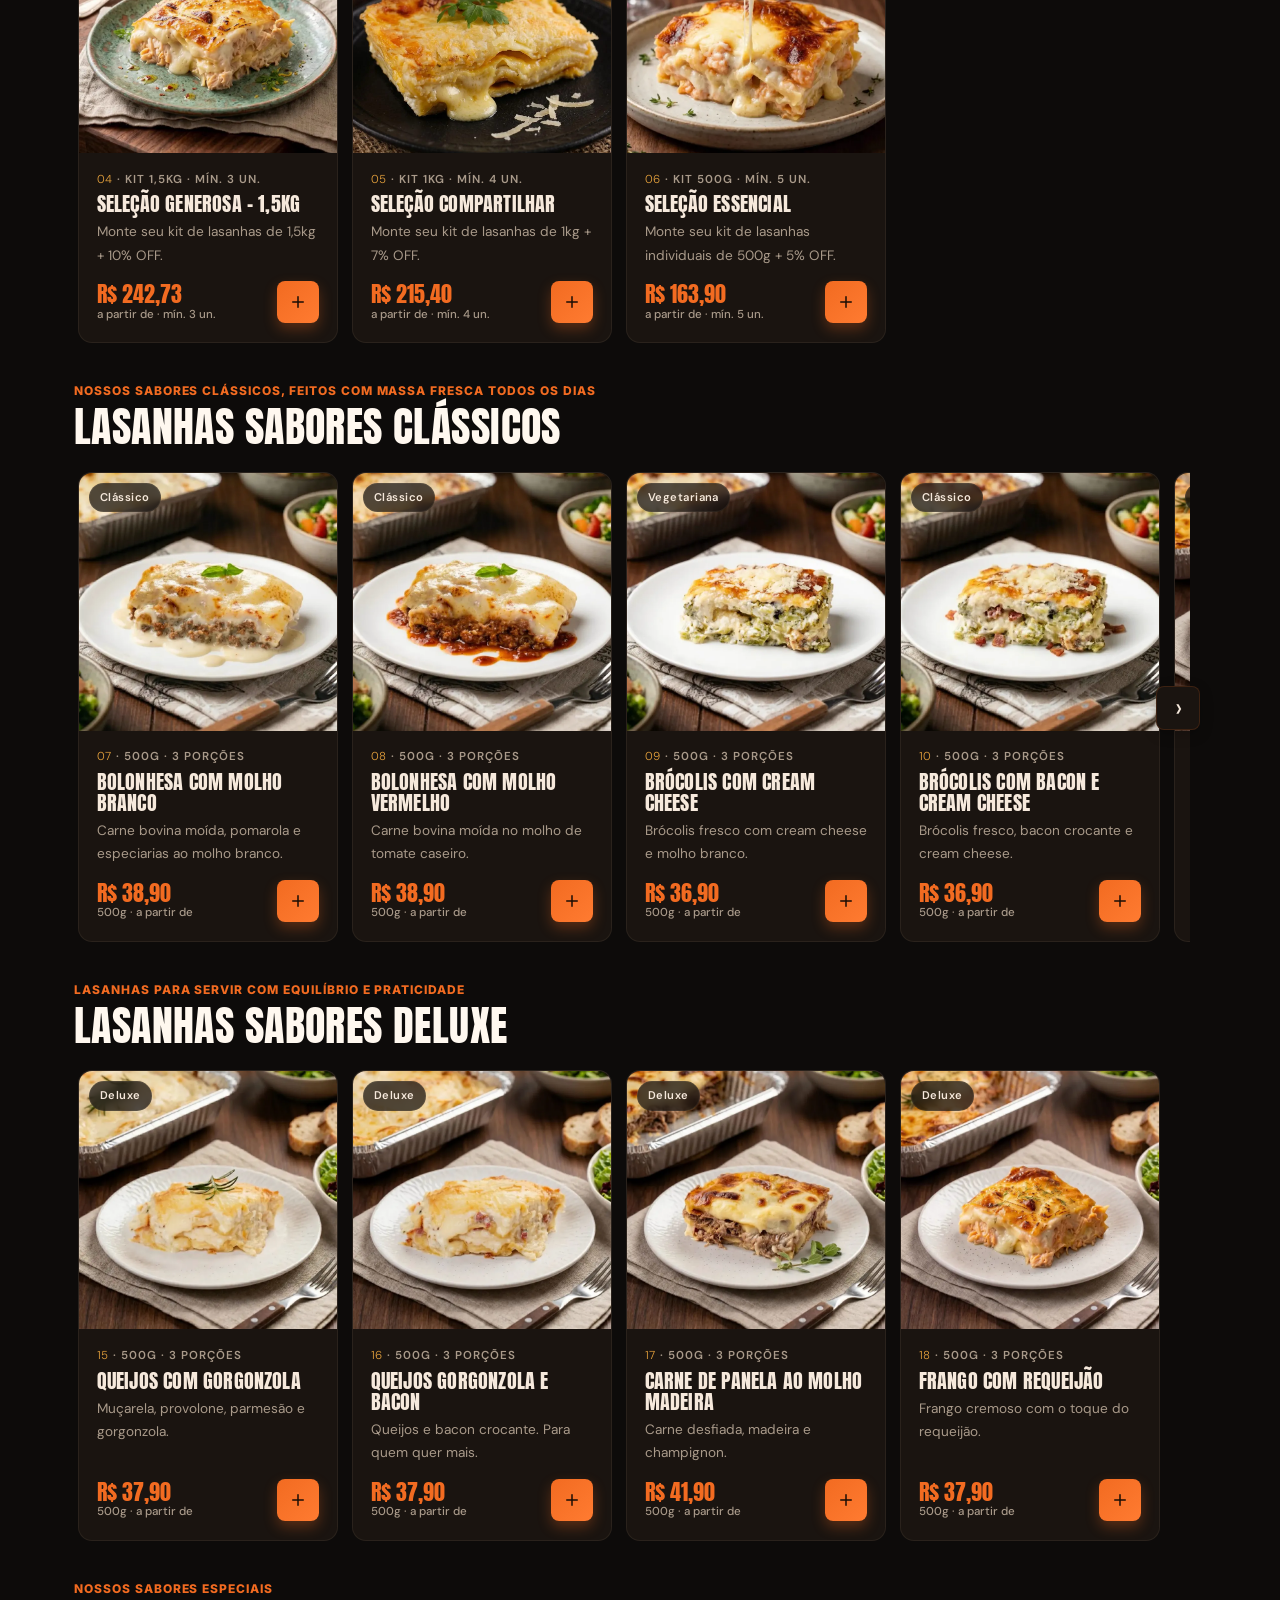
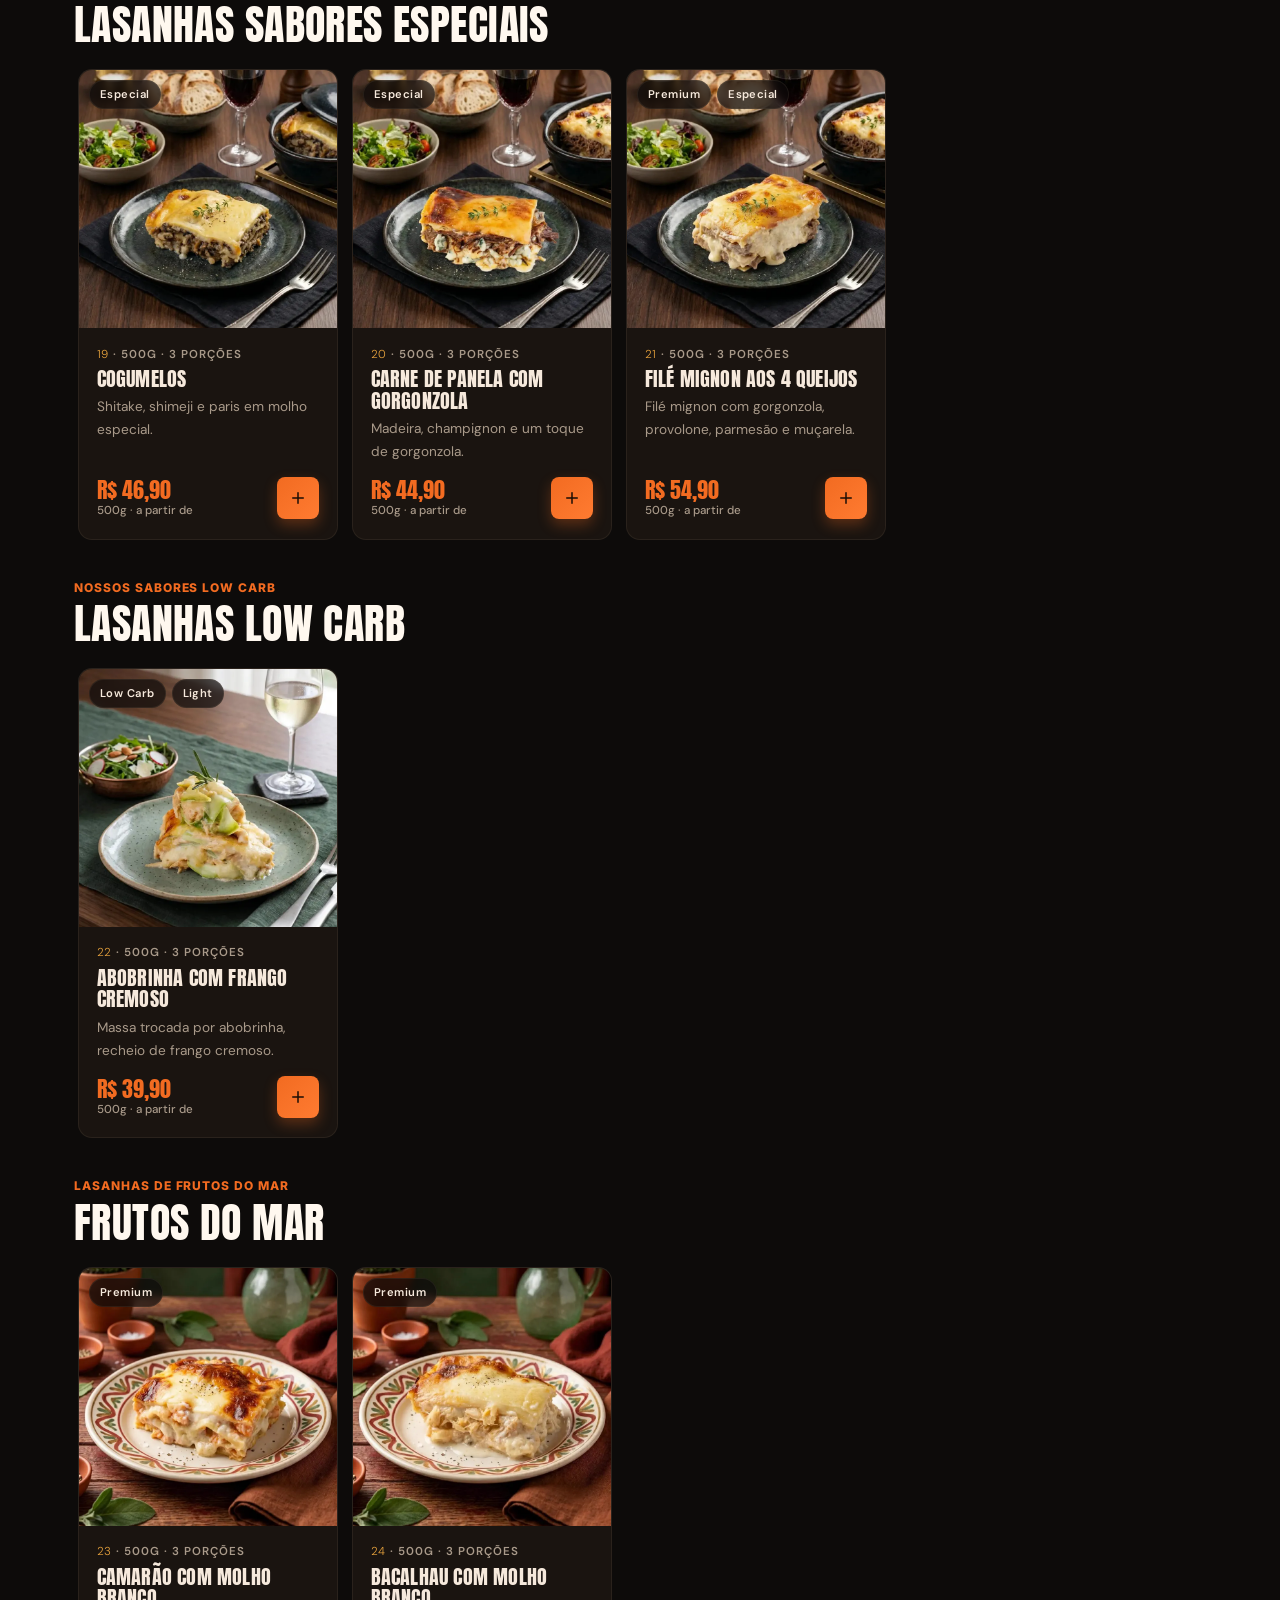
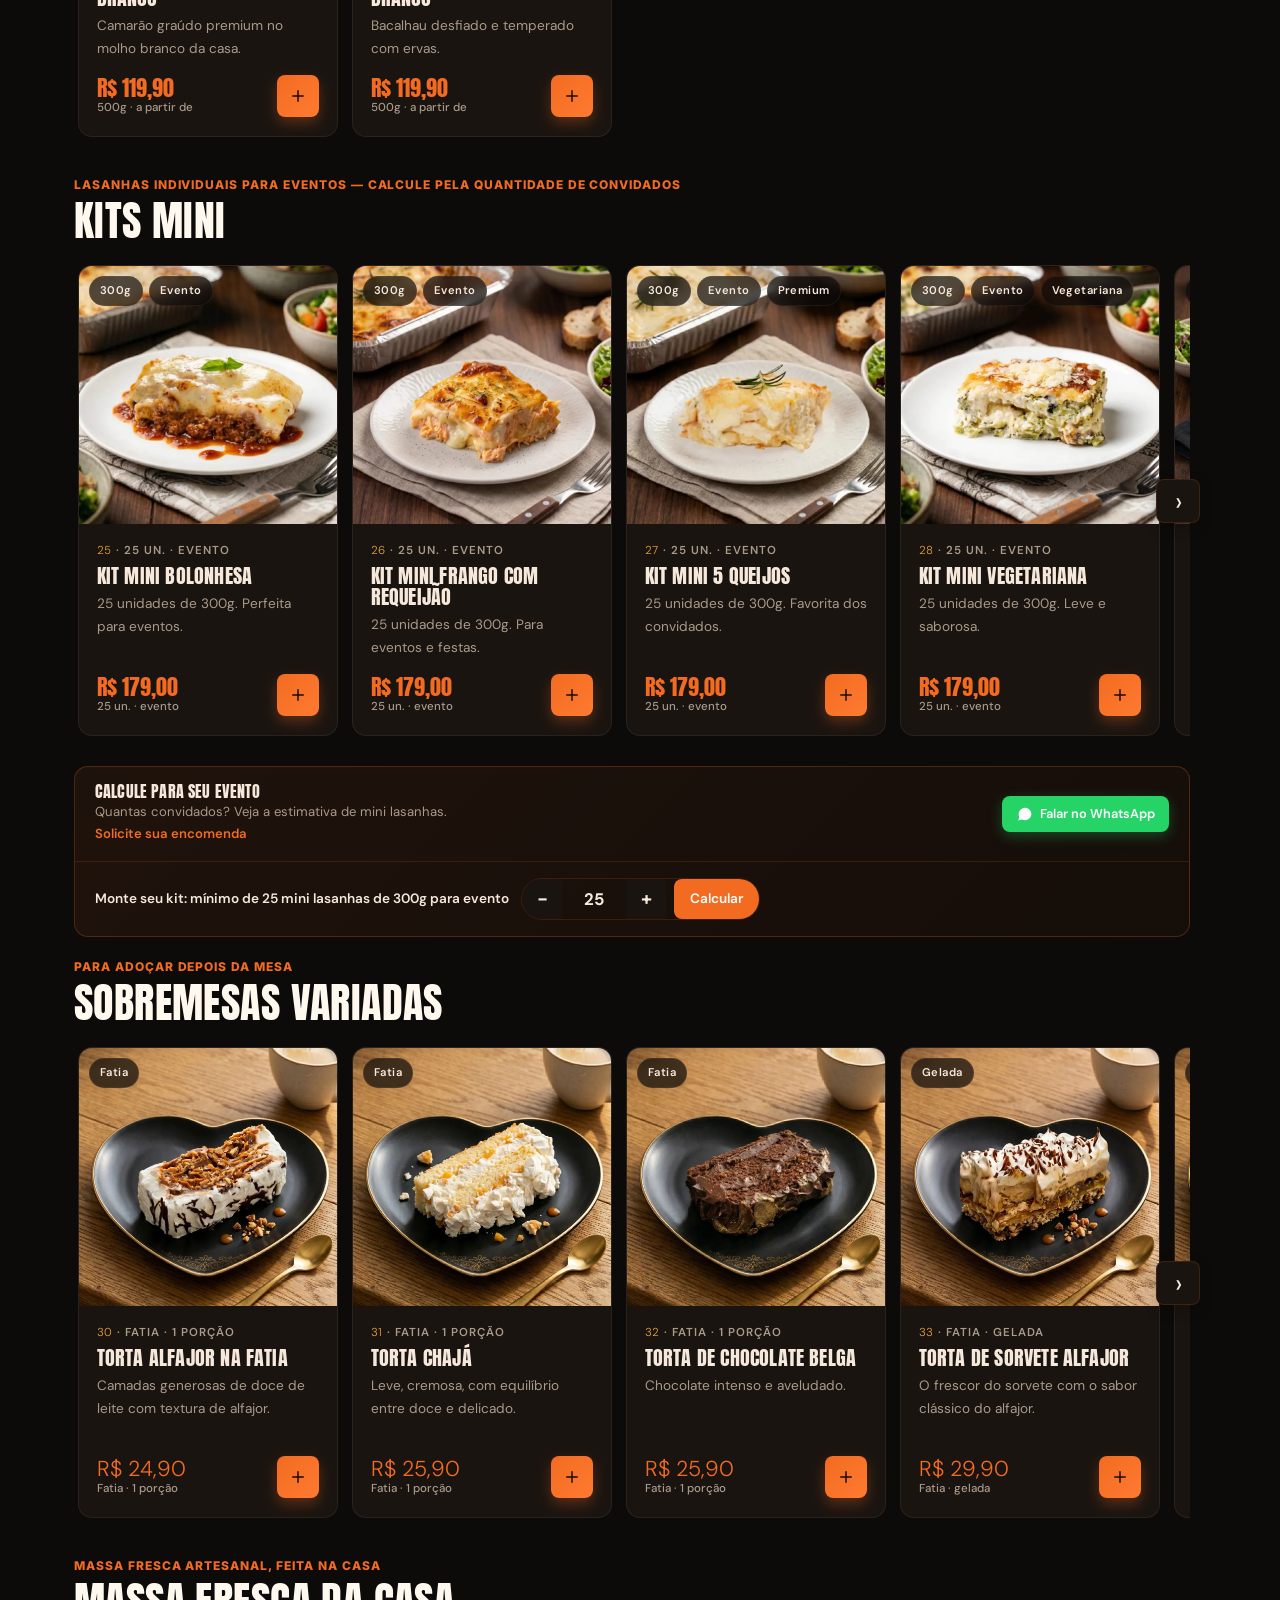
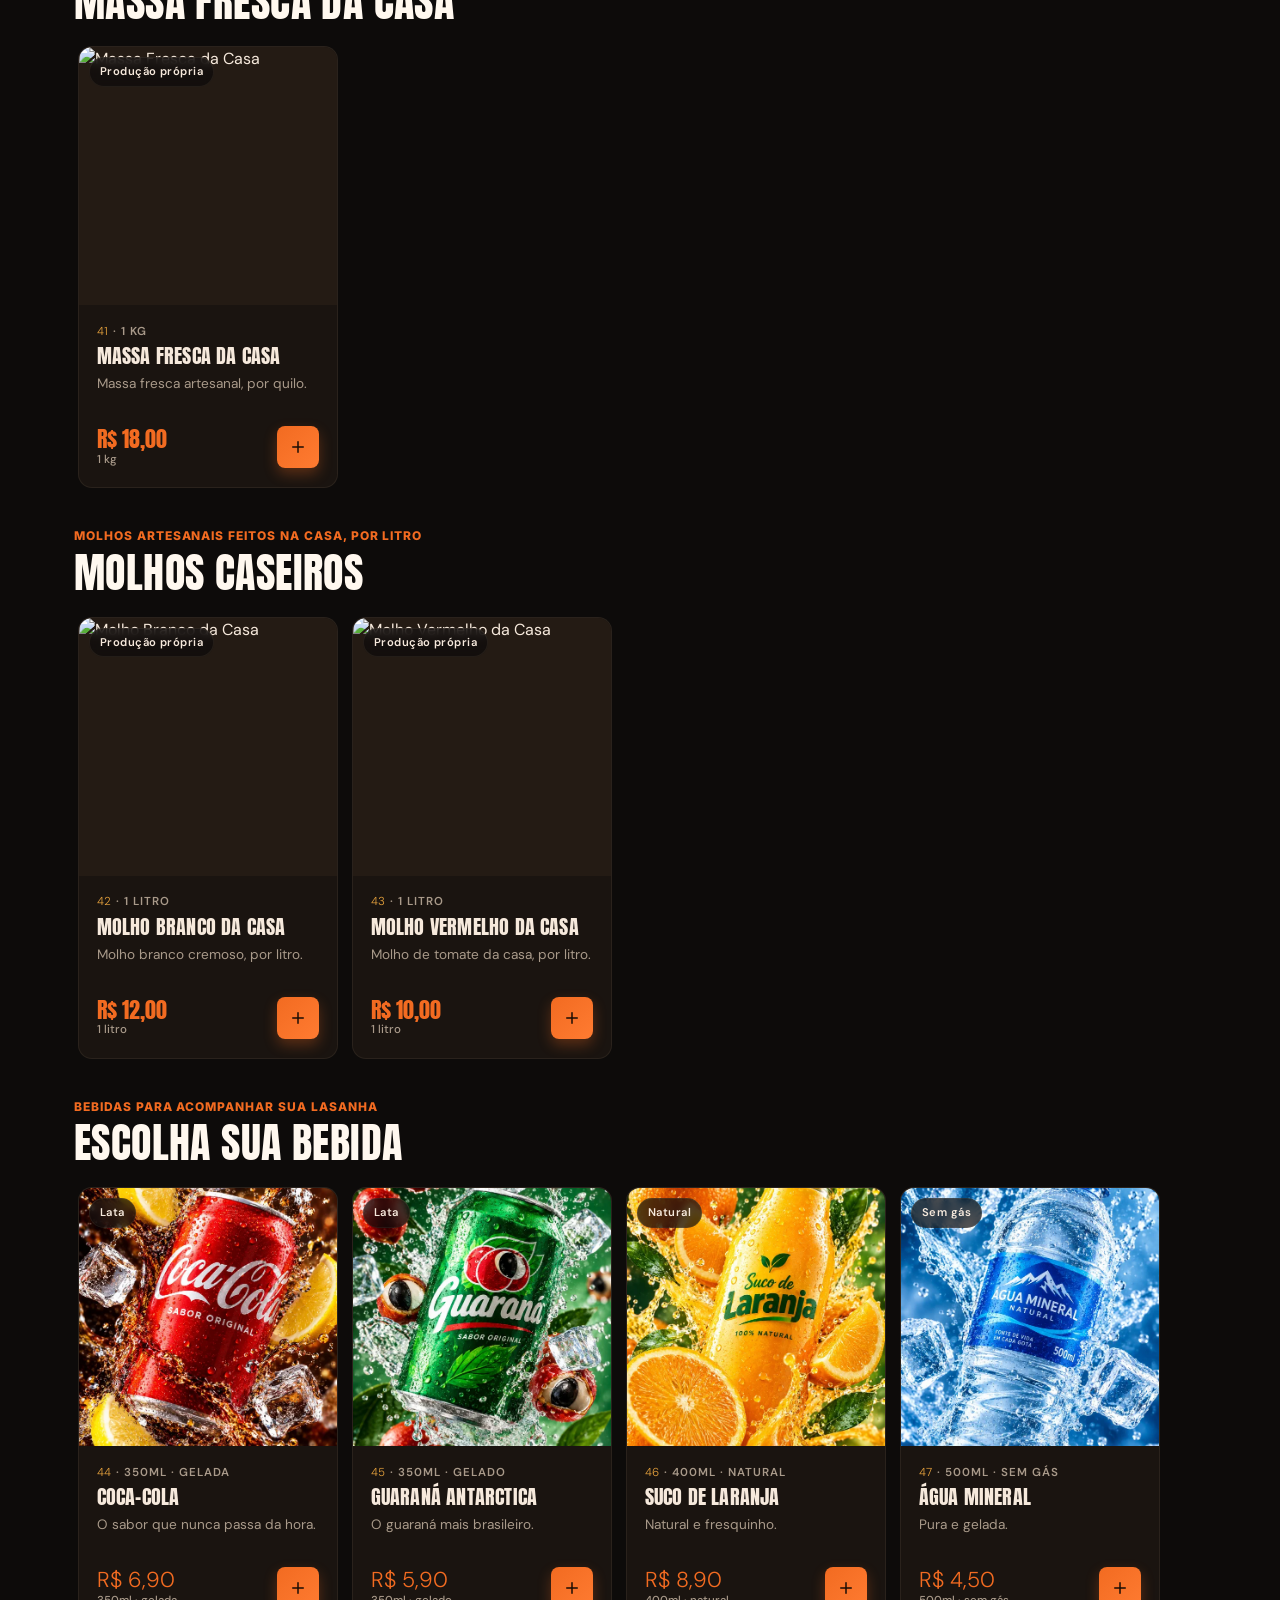
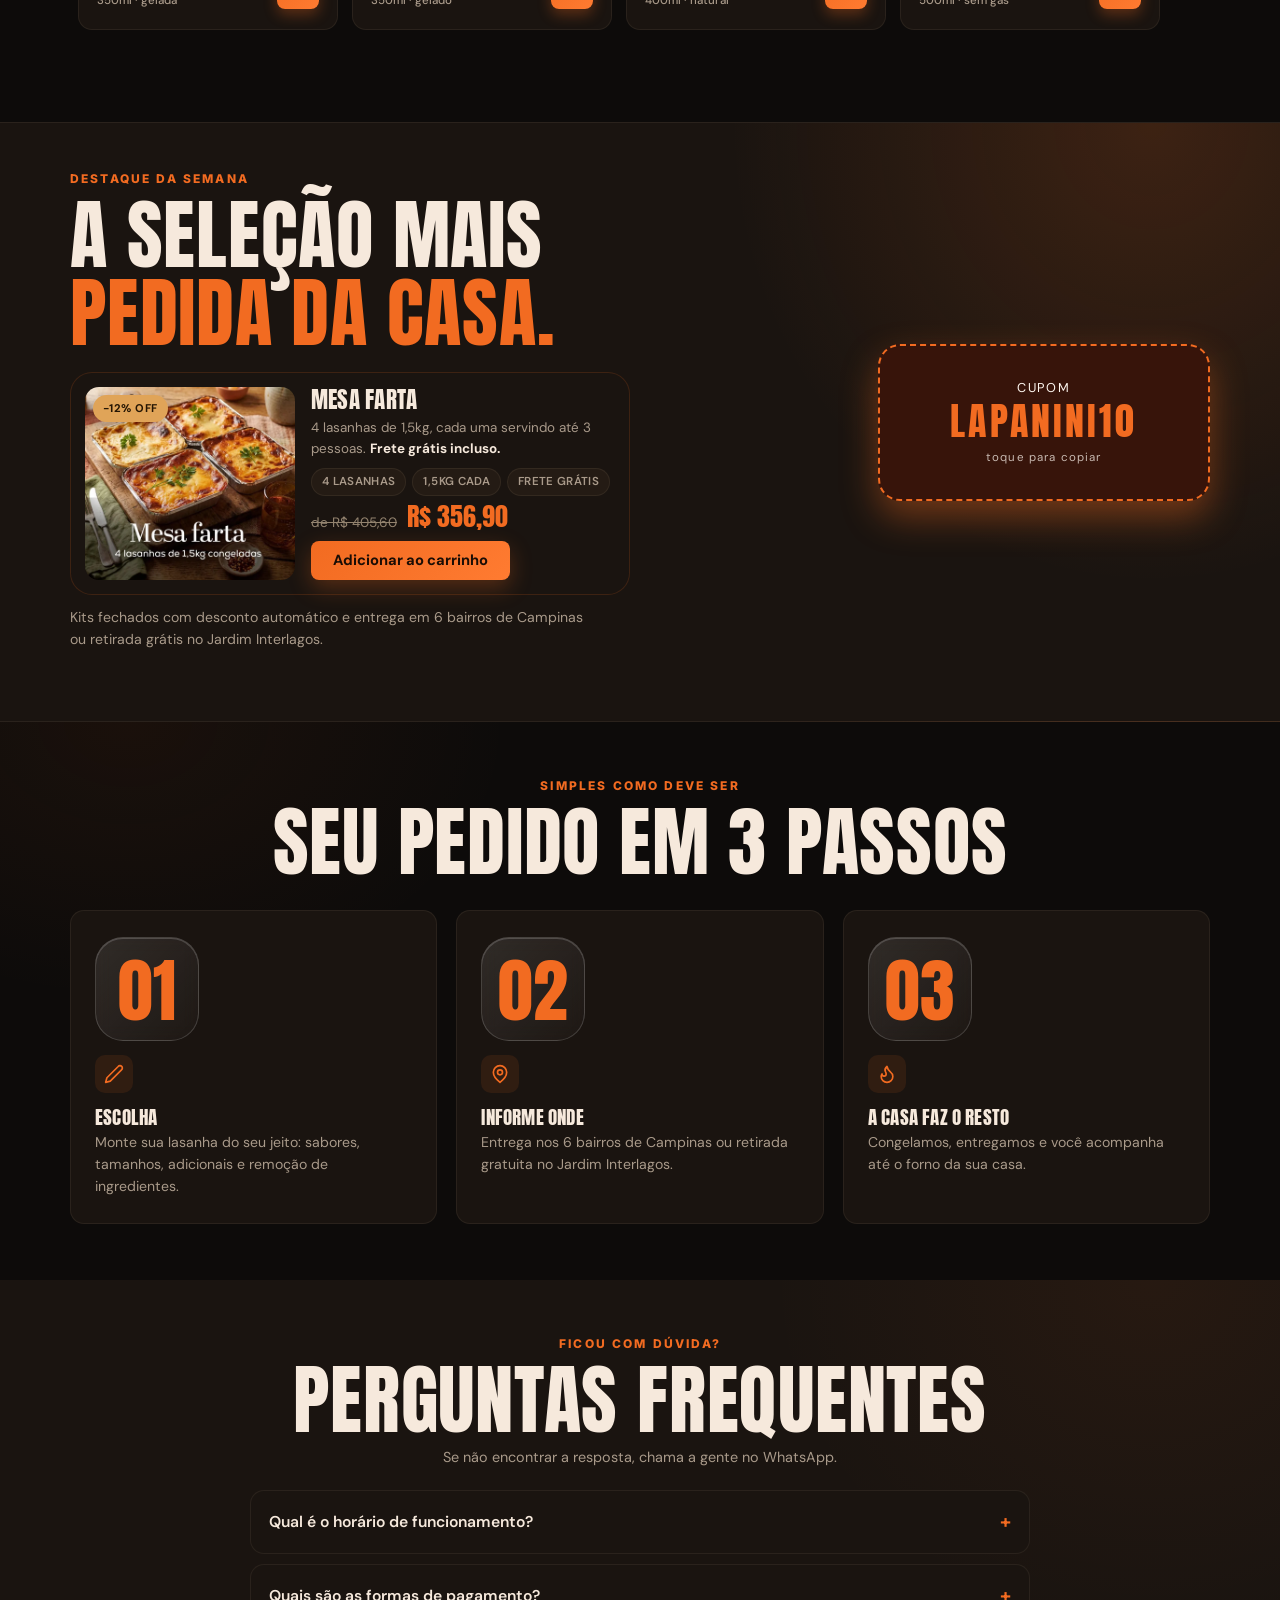
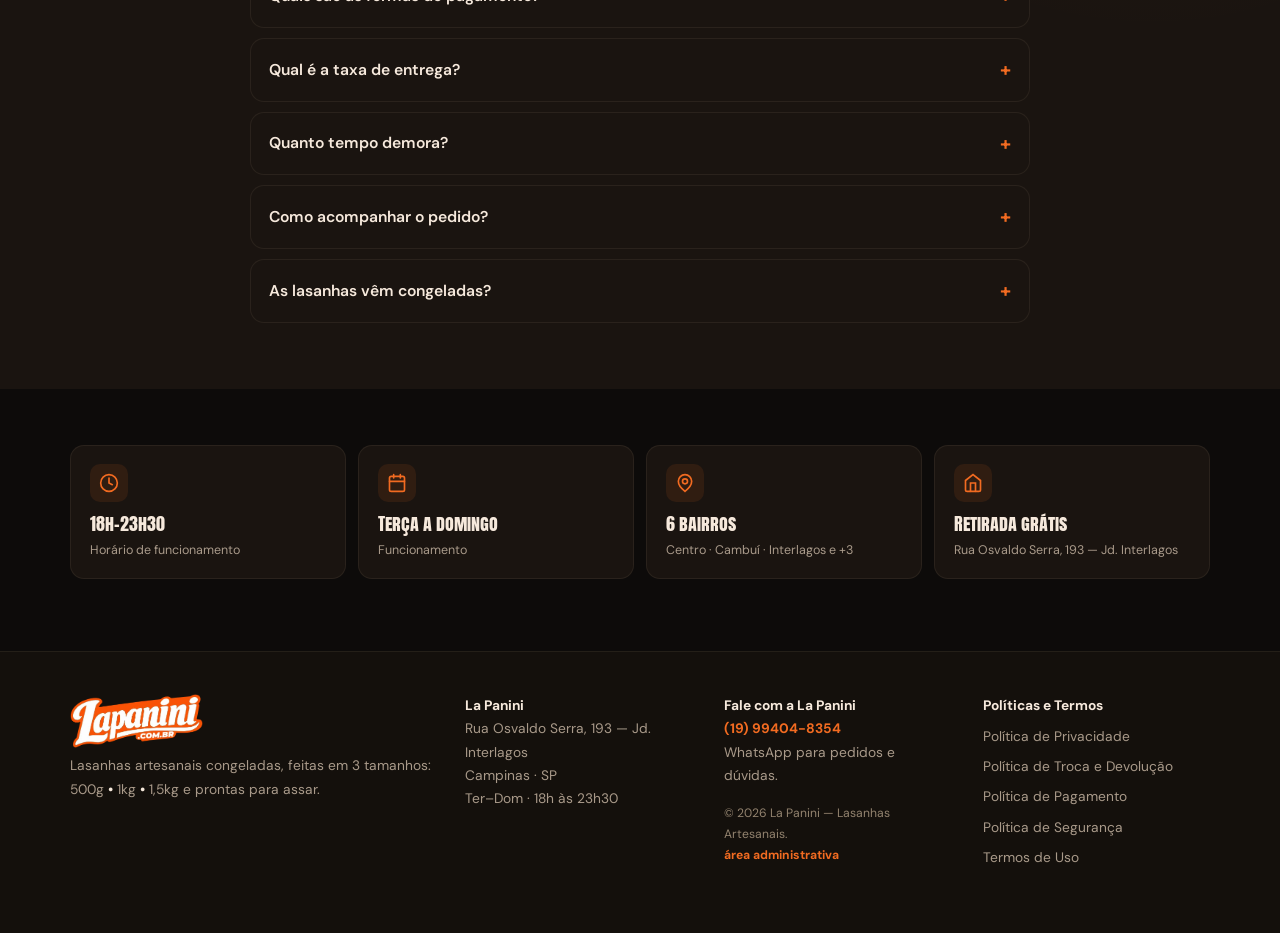
==== commit edff5db5: "loja: cardapio 1/linha no mobile, header compacto, tema flutuante e marca La Panini" ====
--- a/index.html
+++ b/index.html
@@ -30,7 +30,7 @@
   <link rel="preconnect" href="https://fonts.googleapis.com">
   <link rel="preconnect" href="https://fonts.gstatic.com" crossorigin>
   <link href="https://fonts.googleapis.com/css2?family=Anton+SC&family=DM+Sans:opsz,wght@9..40,300;9..40,400;9..40,500;9..40,600;9..40,700&family=Inter:wght@800&display=swap" rel="stylesheet">
-  <link rel="stylesheet" href="css/style.css?v=20261001c">
+  <link rel="stylesheet" href="css/style.css?v=20261002b">
 </head>
 <body>
   <a class="skip-link" href="#cardapio">Pular para o cardápio</a>
@@ -97,7 +97,7 @@
         <div class="hero-copy">
           <p class="kicker" data-hero-kicker>Artesanal · congelada na hora · pronta para assar</p>
           <h1 data-hero-title>Sabor <span style="white-space:nowrap">que conquista,</span><br> <em>entrega que encanta</em></h1>
-          <span class="tagline" data-hero-tagline>Artesanais, feitos com ingredientes de verdade e aquele sabor único da Lapanini entregue na sua porta.</span>
+          <span class="tagline" data-hero-tagline>Artesanais, feitos com ingredientes de verdade e aquele sabor único da La Panini entregue na sua porta.</span>
           <div class="cta-row">
             <a class="btn btn--primary" href="#cardapio">Pedir agora →</a>
             <button class="coupon-btn" type="button" data-copy="LAPANINI10">USE O CUPOM <b data-offer-code>LAPANINI10</b> <em>10% OFF</em></button>
@@ -116,11 +116,8 @@
       <div class="wrap">
         <div class="menu-carousel">
           <div class="menu-track" id="menuRows" aria-busy="true" aria-label="Carregando cardápio"><article class="p-card skel-card" aria-hidden="true"><div class="skel skel--img"></div><div class="skel skel--line"></div><div class="skel skel--line skel--short"></div></article><article class="p-card skel-card" aria-hidden="true"><div class="skel skel--img"></div><div class="skel skel--line"></div><div class="skel skel--line skel--short"></div></article><article class="p-card skel-card" aria-hidden="true"><div class="skel skel--img"></div><div class="skel skel--line"></div><div class="skel skel--line skel--short"></div></article></div>
-          <button class="menu-arrow menu-arrow--prev" type="button" data-menu-scroll="-1" aria-label="Produtos anteriores">‹</button>
-          <button class="menu-arrow menu-arrow--next" type="button" data-menu-scroll="1" aria-label="Próximos produtos">›</button>
-        </div>
-      </div>
-      <div id="event-calc-container"></div>
+        </div>
+      </div>
     </section>
 
     <!-- ============ PROMOÇÕES / DESTAQUE DA SEMANA ============ -->
@@ -233,15 +230,15 @@
   <footer class="site-footer">
     <div class="wrap footer__grid">
       <div>
-        <p class="footer__brand"><img class="footer__logo" src="assets/img/logo-lapanini-lasanhas.webp" alt="Lapanini" width="160" height="41" loading="lazy" decoding="async"></p>
+        <p class="footer__brand"><img class="footer__logo" src="assets/img/logo-lapanini-lasanhas.webp" alt="La Panini" width="160" height="41" loading="lazy" decoding="async"></p>
         <p>Lasanhas artesanais congeladas, feitas em 3 tamanhos: 500g <b class="dot-brand">•</b> 1kg <b class="dot-brand">•</b> 1,5kg e prontas para assar.</p>
       </div>
       <div>
-        <p data-foot-address><b>Lapanini</b><br>Rua Osvaldo Serra, 193 — Jd. Interlagos<br>Campinas · SP<br>Ter–Dom · 18h às 23h30</p>
+        <p data-foot-address><b>La Panini</b><br>Rua Osvaldo Serra, 193 — Jd. Interlagos<br>Campinas · SP<br>Ter–Dom · 18h às 23h30</p>
       </div>
       <div class="footer__contact">
-        <p><b>Fale com a Lapanini</b><br><a href="https://wa.me/5519994048354" target="_blank" rel="noopener" data-foot-phone>(19) 99404-8354</a><br>WhatsApp para pedidos e dúvidas.</p>
-        <small>© 2026 Lapanini — Lasanhas Artesanais.<br><a href="admin.html">área administrativa</a></small>
+        <p><b>Fale com a La Panini</b><br><a href="https://wa.me/5519994048354" target="_blank" rel="noopener" data-foot-phone>(19) 99404-8354</a><br>WhatsApp para pedidos e dúvidas.</p>
+        <small>© 2026 La Panini — Lasanhas Artesanais.<br><a href="admin.html">área administrativa</a></small>
       </div>
       <div>
         <p><b>Políticas e Termos</b></p>
@@ -263,6 +260,10 @@
   <button class="floating-cart" type="button" data-cart-open aria-label="Abrir o carrinho">
     <svg viewBox="0 0 24 24" fill="none" stroke="currentColor" stroke-width="2" stroke-linecap="round" stroke-linejoin="round" aria-hidden="true"><circle cx="9" cy="21" r="1"/><circle cx="20" cy="21" r="1"/><path d="M1 1h4l2.68 13.39a2 2 0 0 0 2 1.61h9.72a2 2 0 0 0 2-1.61L23 6H6"/></svg>
     <b data-cart-count>0</b>
+  </button>
+  <button class="floating-theme" type="button" data-theme-toggle aria-label="Alternar tema claro/escuro" title="Alternar tema">
+    <svg class="icon-sun" viewBox="0 0 24 24" fill="none" stroke="currentColor" stroke-width="2" stroke-linecap="round" aria-hidden="true"><circle cx="12" cy="12" r="4.5"/><path d="M12 2v2M12 20v2M4.9 4.9l1.4 1.4M17.7 17.7l1.4 1.4M2 12h2M20 12h2M4.9 19.1l1.4-1.4M17.7 6.3l1.4-1.4"/></svg>
+    <svg class="icon-moon" viewBox="0 0 24 24" fill="none" stroke="currentColor" stroke-width="2" stroke-linecap="round" stroke-linejoin="round" aria-hidden="true"><circle cx="12" cy="12" r="5"/><circle cx="17" cy="6" r="1" fill="currentColor" stroke="none"/><circle cx="7" cy="5" r="0.8" fill="currentColor" stroke="none"/><circle cx="19" cy="14" r="0.8" fill="currentColor" stroke="none"/><circle cx="5" cy="16" r="1" fill="currentColor" stroke="none"/><circle cx="15" cy="19" r="0.7" fill="currentColor" stroke="none"/></svg>
   </button>
 
   <!-- ============ DRAWER DA SACOLA ============ -->
@@ -331,7 +332,7 @@
   <script src="js/catalog.js?v=20261122"></script>
   <script src="js/art.js?v=20261109"></script>
   <script src="js/api.js?v=20261093"></script>
-  <script src="js/app.js?v=20261001c"></script>
+  <script src="js/app.js?v=20261001e"></script>
   <script src="js/lgpd.js?v=20261090"></script>
 </body>
 </html>
--- a/css/style.css
+++ b/css/style.css
@@ -84,6 +84,10 @@
 
 body.no-scroll { overflow: hidden; }
 
+/* Trava anti-estouro horizontal (cabeçalho compacto do mobile nunca
+   ultrapassa a largura do navegador do celular). */
+html, body { overflow-x: clip; }
+
 /* Acesso rápido (sacola) */
 .quick-access { margin-bottom: 1rem; }
 .quick-access .kicker { margin-bottom: 0.15rem; }
@@ -308,6 +312,7 @@
   position: sticky;
   top: 0;
   z-index: 60;
+  padding-top: env(safe-area-inset-top, 0px);
   background: rgba(13, 11, 10, 0.86);
   backdrop-filter: blur(12px);
   border-bottom: 1px solid var(--border-soft);
@@ -468,11 +473,11 @@
   box-shadow: 0 3px 8px rgba(242, 107, 33, 0.4);
 }
 
-/* Ícones de tema (header) */
-#theme-btn .icon-sun { display: none; width: 19px; height: 19px; }
-#theme-btn .icon-moon { display: block; width: 19px; height: 19px; }
-[data-theme="light"] #theme-btn .icon-sun { display: block; width: 19px; height: 19px; }
-[data-theme="light"] #theme-btn .icon-moon { display: none; }
+/* Ícones de tema (header + flutuante) */
+#theme-btn .icon-sun, .floating-theme .icon-sun { display: none; width: 19px; height: 19px; }
+#theme-btn .icon-moon, .floating-theme .icon-moon { display: block; width: 19px; height: 19px; }
+[data-theme="light"] #theme-btn .icon-sun, [data-theme="light"] .floating-theme .icon-sun { display: block; width: 19px; height: 19px; }
+[data-theme="light"] #theme-btn .icon-moon, [data-theme="light"] .floating-theme .icon-moon { display: none; }
 .top-btn--icon { padding: 8px; min-width: 40px; }
 .top-btn--icon .top-btn__label { position: absolute; width: 1px; height: 1px; overflow: hidden; clip: rect(0 0 0 0); white-space: nowrap; }
 
@@ -637,8 +642,7 @@
 #cardapio,
 #promocoes,
 #duvidas,
-.menu-group,
-.menu-head { scroll-margin-top: calc(var(--header-h) + 76px); }
+.menu-group { scroll-margin-top: calc(var(--header-h) + 76px); }
 
 .chip {
   display: inline-flex;
@@ -686,21 +690,14 @@
   scroll-snap-align: start;
 }
 
-/* Todos: cada categoria em seu próprio carrossel */
+/* Cardápio sempre agrupado: cada categoria em seu próprio carrossel */
 .menu-track.is-grouped {
   display: block;
   overflow: visible;
   scroll-snap-type: none;
   padding: 0.6rem 20px 1.2rem 4px;
 }
-.menu-track.is-list {
-  flex-wrap: wrap;
-  overflow: visible;
-  scroll-snap-type: none;
-}
 .menu-group { flex: 1 1 100%; min-width: 0; padding-top: 1.4rem; }
-/* Cabeçalho da visão filtrada (mesmo padrão dos grupos do "Todos") */
-.menu-head { padding: 1.4rem 20px 0.2rem 4px; }
 .menu-group__title {
   font-family: "Anton SC", Impact, sans-serif;
   font-style: normal;
@@ -721,6 +718,13 @@
   letter-spacing: 0.08em;
   margin: 0 0 0.45rem;
 }
+
+/* Tema claro: títulos fixados em creme no CSS ficam invisíveis no fundo
+   claro — usa a cor de texto do tema. */
+[data-theme="light"] .menu-group__title { color: var(--text); }
+[data-theme="light"] .acc-title { color: var(--text); }
+[data-theme="light"] #track .panel__head h2 { color: var(--text); }
+[data-theme="light"] .coupon-btn b { color: var(--brand); }
 .menu-group__grid { display: flex; flex-wrap: wrap; gap: 14px; margin-top: 1rem; }
 .menu-group__grid .p-card { flex: 1 1 240px; max-width: 340px; }
 
@@ -1343,6 +1347,26 @@
   place-items: center;
 }
 
+/* ---------- Botão flutuante de tema (só mobile; no desktop fica no header) ---------- */
+
+.floating-theme {
+  position: fixed;
+  right: 18px;
+  z-index: 65;
+  display: none;
+  place-items: center;
+  width: 54px;
+  height: 54px;
+  border-radius: 8px;
+  background: var(--surface);
+  border: 1px solid var(--border);
+  color: var(--text);
+  box-shadow: var(--shadow);
+  transition: transform 0.2s var(--ease), box-shadow 0.2s;
+}
+.floating-theme:hover { transform: translateY(-2px) scale(1.04); }
+.floating-theme svg { width: 22px; height: 22px; }
+
 /* ---------- Drawer (sacola e checkout) ---------- */
 
 .drawer { position: fixed; inset: 0; z-index: 75; pointer-events: none; }
@@ -1707,10 +1731,9 @@
 
 /* ---------- Calculadora de Eventos ---------- */
 
+/* Calculadora embutida no grupo Doces do cardápio */
 #event-calc-container {
-  max-width: 1220px;
-  margin: 0 auto;
-  padding: 4px 20px 0;
+  margin: 0.8rem 0 0;
 }
 
 .event-calc {
@@ -2898,6 +2921,30 @@
   .menu-track .p-card { flex-basis: min(var(--menu-card-w), 76vw); }
   .menu-arrow { display: none; }
 
+  /* Cabeçalho compacto sem estouro: tema sai do header (vira flutuante
+     abaixo do carrinho) e os botões encolhem para caber em 360px */
+  #theme-btn { display: none; }
+  .header__actions { gap: 6px; }
+  .floating-theme { display: grid; bottom: 86px; }
+  .floating-cart { bottom: 152px; }
+
+  /* Cardápio em lista 1 por linha no celular (substitui o carrossel;
+     desktop continua carrossel) */
+  .menu-group__track {
+    flex-wrap: wrap;
+    overflow: visible;
+    scroll-snap-type: none;
+  }
+  .menu-group__track .p-card {
+    flex: 1 1 100%;
+    max-width: none;
+    width: 100%;
+  }
+  .menu-group__grid .p-card {
+    flex: 1 1 100%;
+    max-width: none;
+  }
+
   .steps__grid { grid-template-columns: 1fr; }
   .benefits__grid { grid-template-columns: 1fr 1fr; }
   .footer__grid { grid-template-columns: 1fr; }
@@ -2919,7 +2966,17 @@
   .step { justify-content: flex-start; }
 
   .fab { right: 12px; }
-  .floating-cart { right: 12px; bottom: 80px; }
+  .floating-cart { right: 12px; bottom: 146px; }
+  .floating-theme { right: 12px; bottom: 80px; }
+
+  /* Telas estreitas: selo vira só o ponto (mantém aberto/fechado pela cor),
+     logo e botões encolhem para o header caber sem rolagem lateral */
+  #header-status-text { font-size: 0; }
+  #header-status-text small { display: none; }
+  .open { padding: 6px 8px; max-width: none; }
+  .brand__img { height: 36px; max-width: 30vw; }
+  .header__inner { gap: 6px; padding: 0 10px; }
+  .top-btn { min-width: 36px; padding: 8px; }
 
   .toast { bottom: 88px; }
   .offer__close { margin-left: 0; }
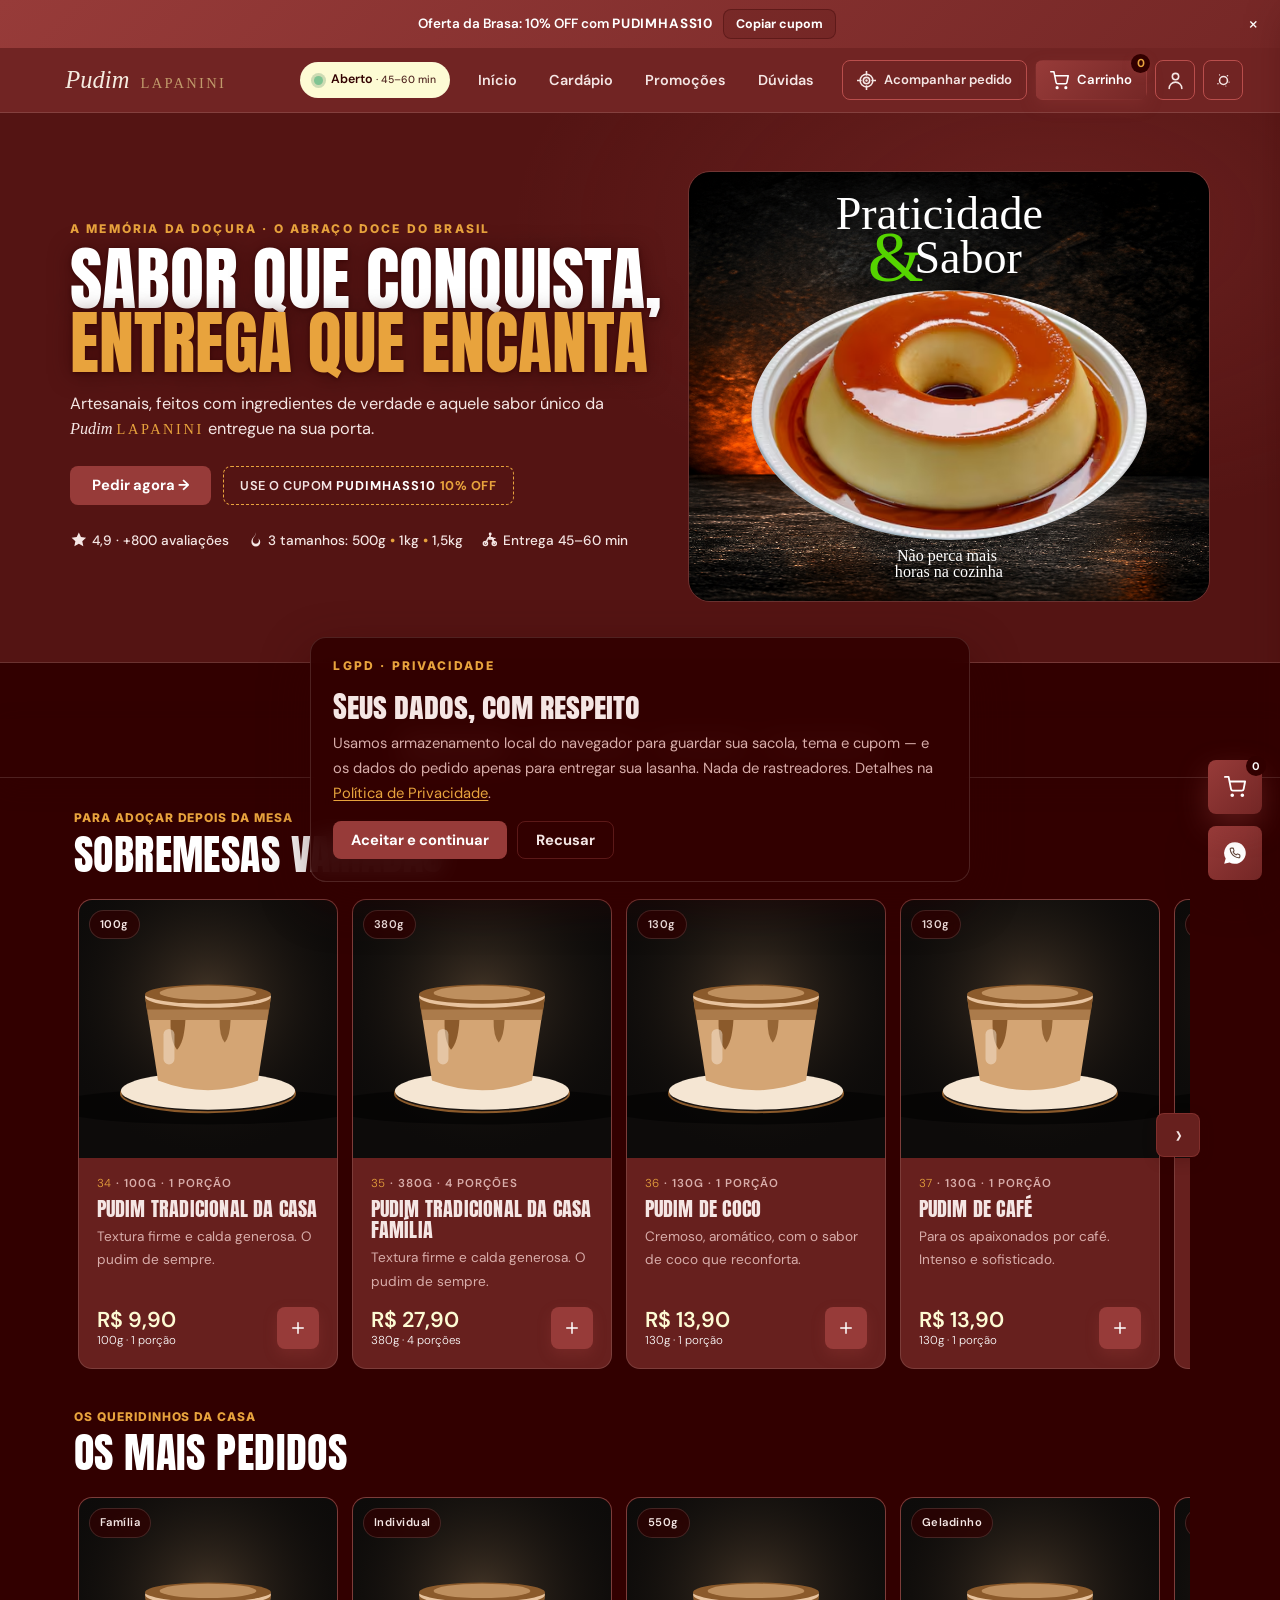
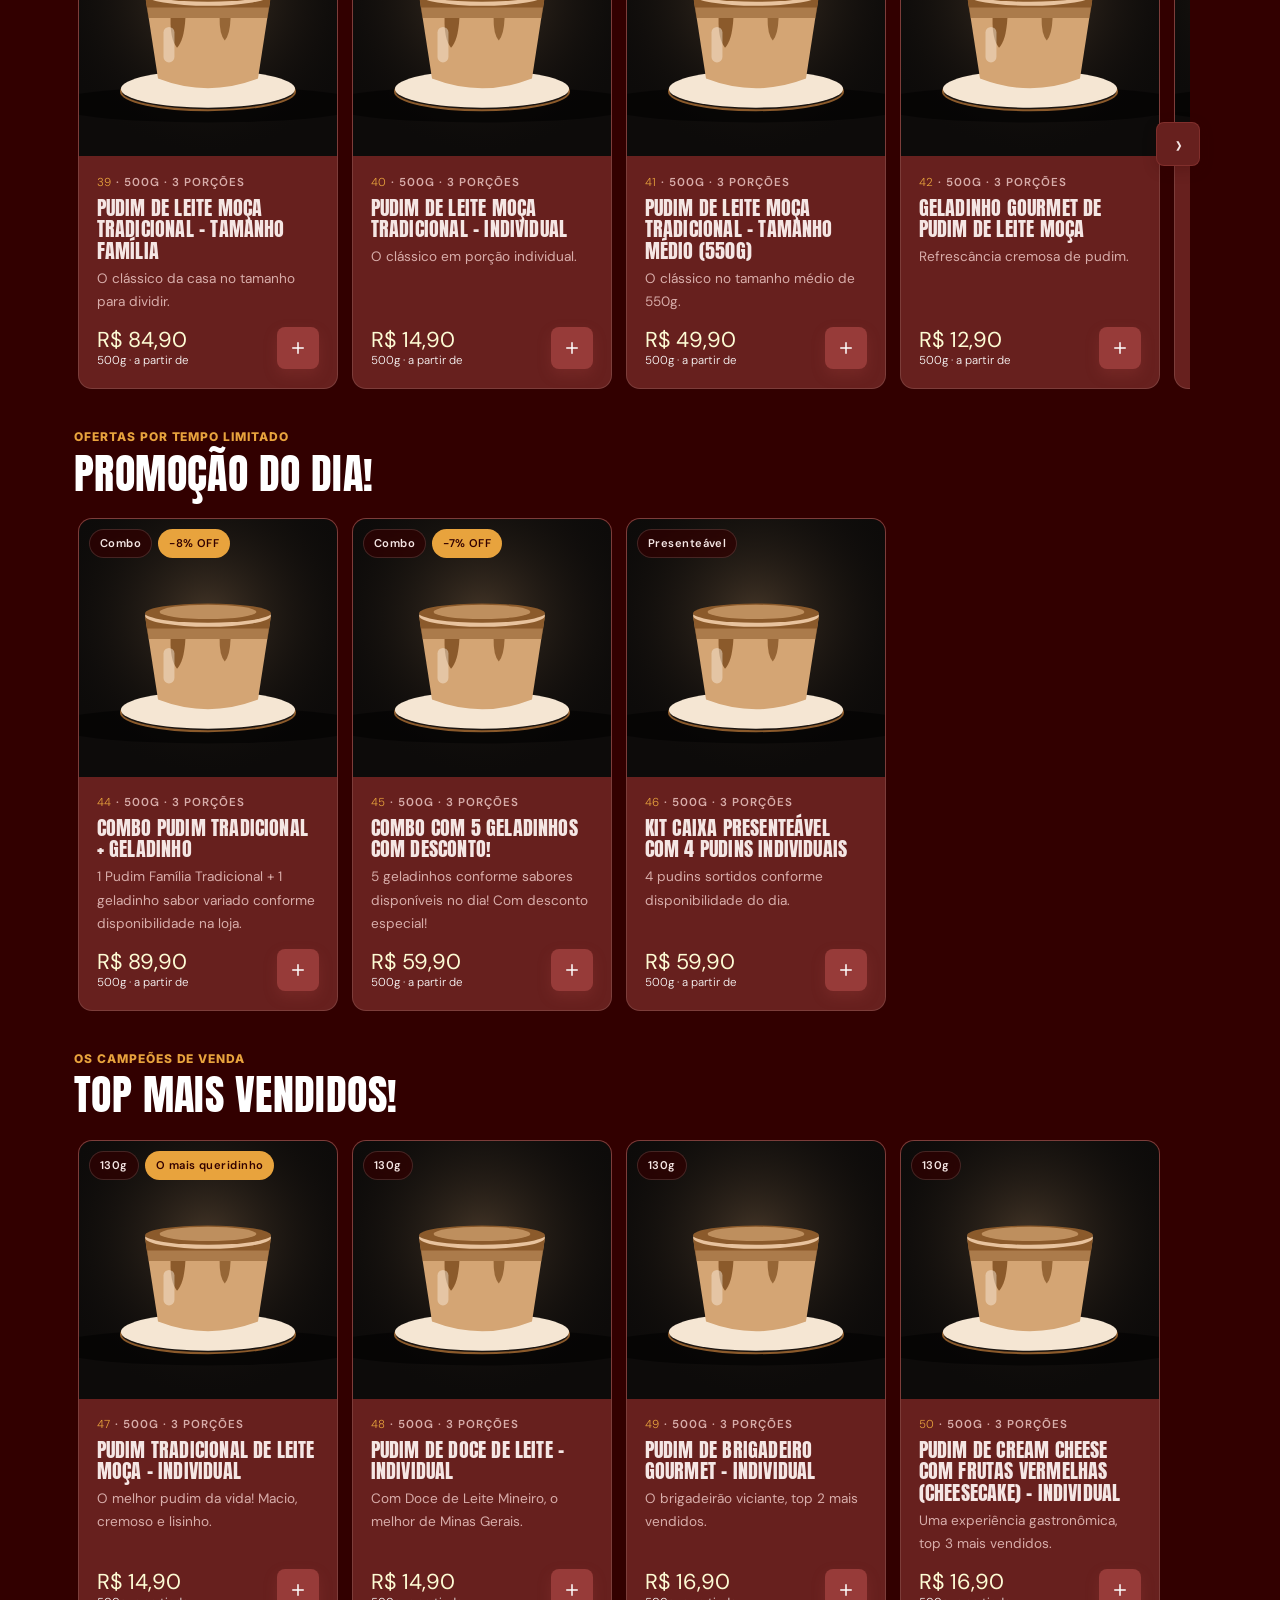
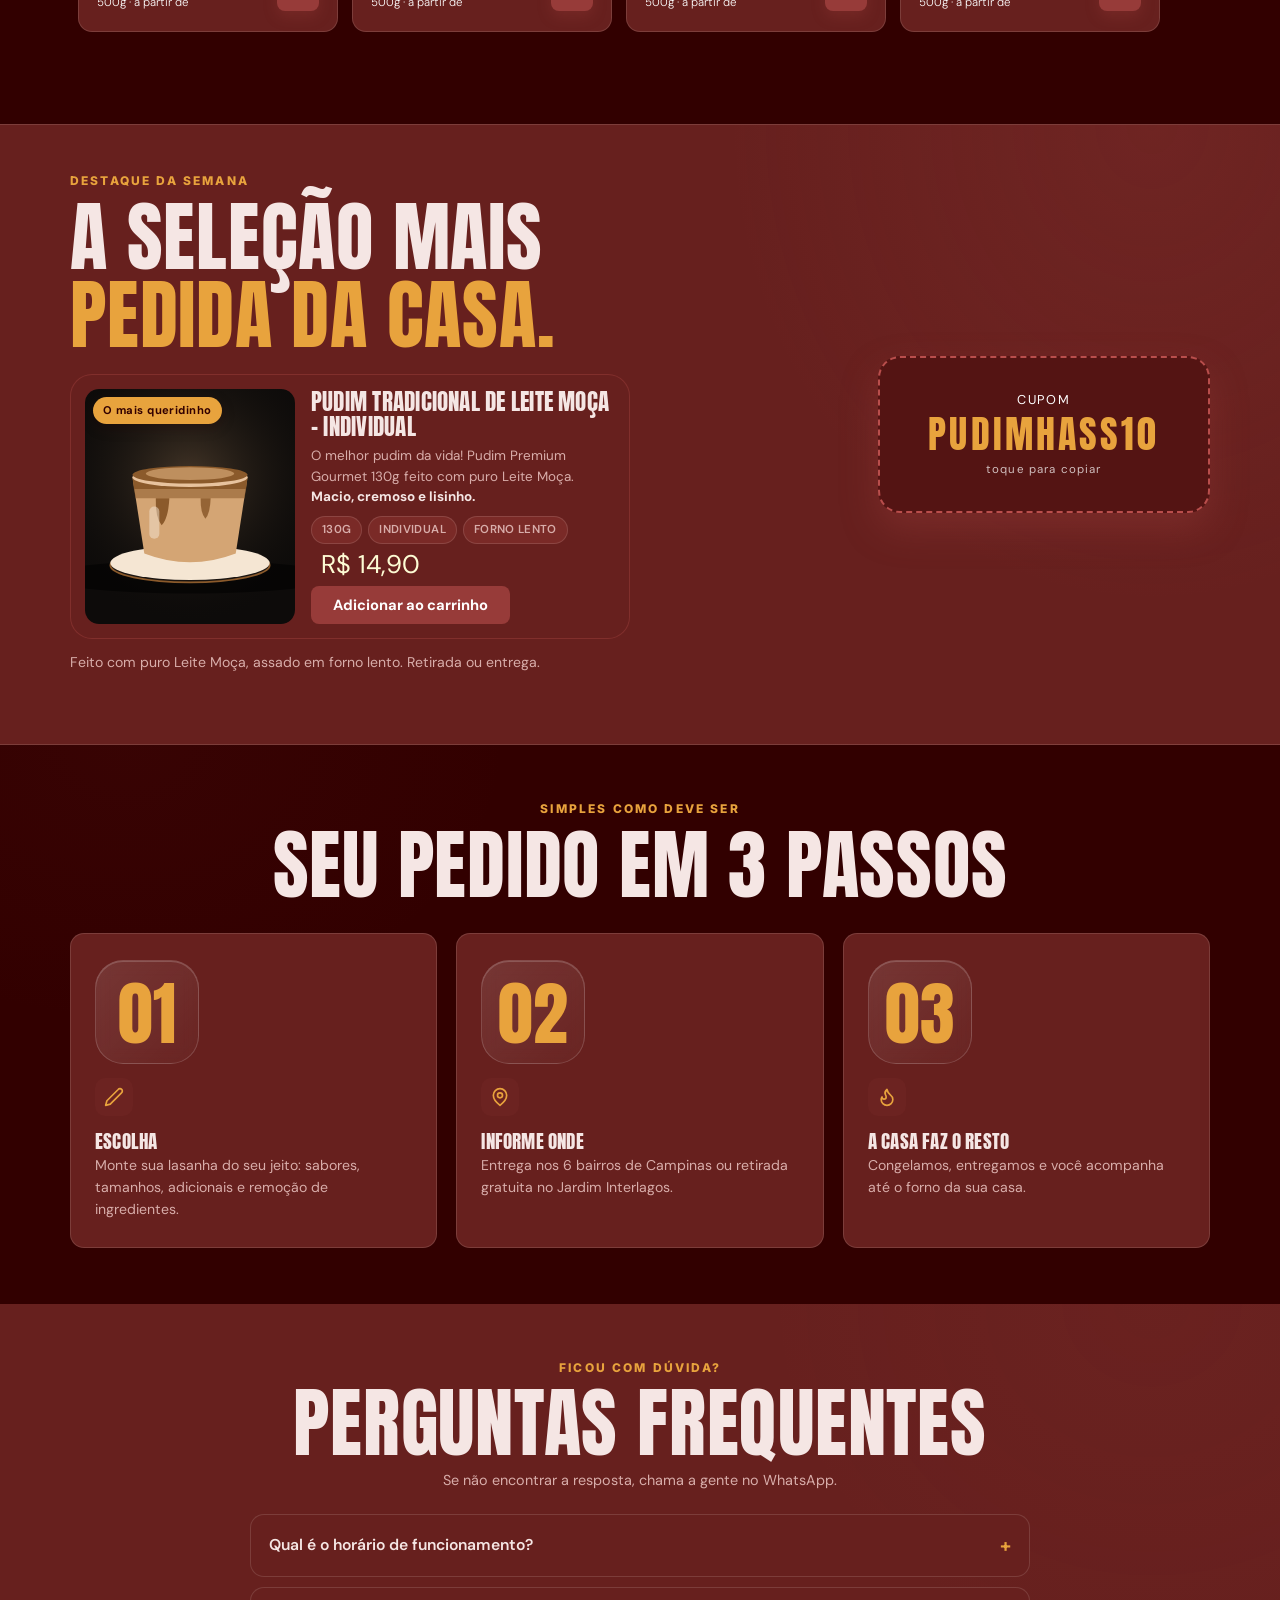
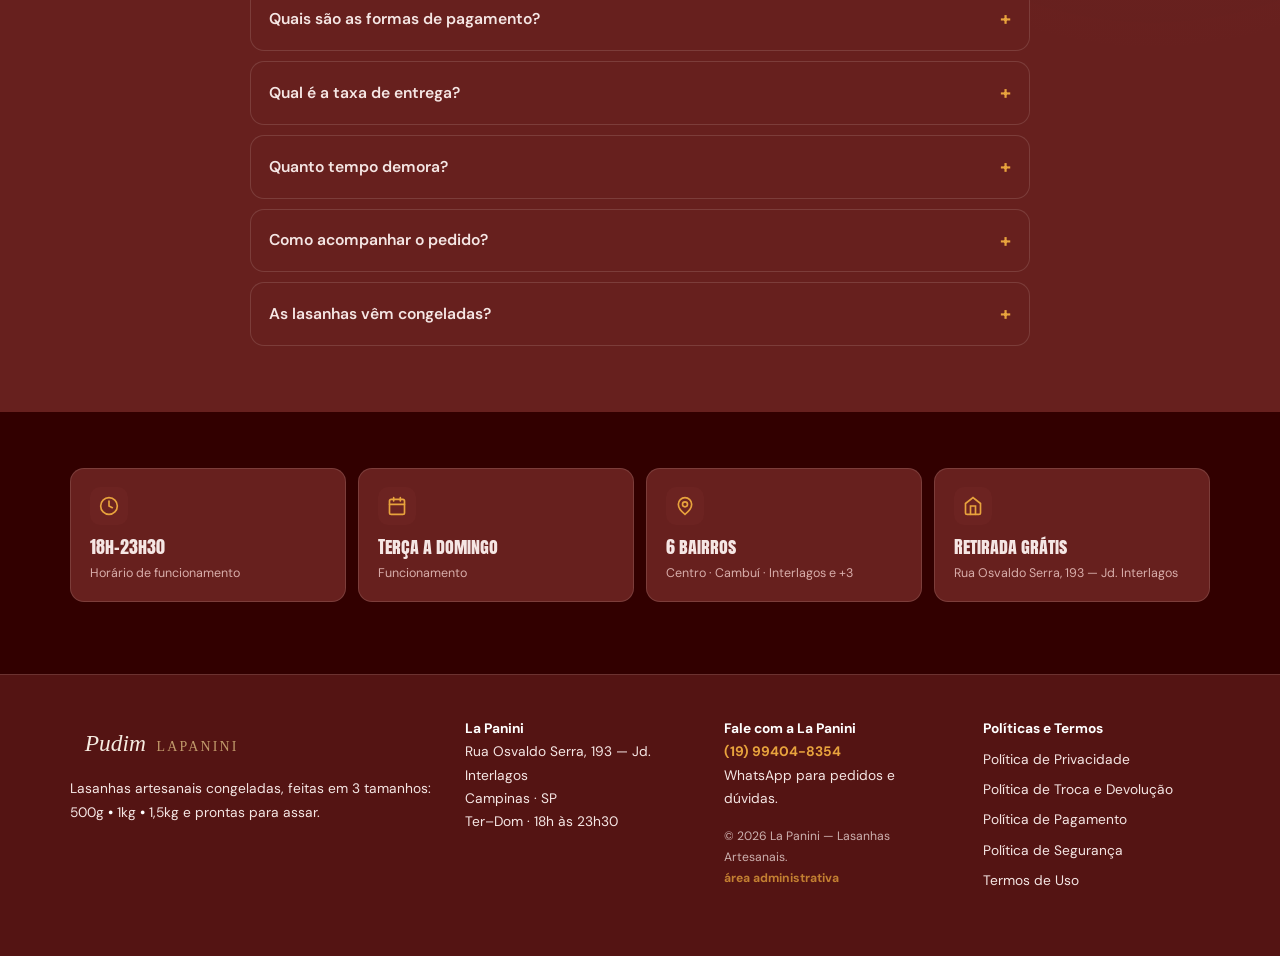
==== commit b2e8c559: "Pudim (pudim.lapanini.com.br): logo LAPANINI, hero atualizado, HTTPS do subdominio; config.php sai d" ====
--- a/index.html
+++ b/index.html
@@ -1,12 +1,12 @@
 <!DOCTYPE html>
-<html lang="pt-BR" data-theme="dark">
+<html lang="pt-BR" data-theme="light">
 <head>
   <meta charset="UTF-8">
   <meta name="viewport" content="width=device-width, initial-scale=1.0">
   <meta name="description" content="La Panini — Lasanhas artesanais congeladas e prontas para assar. Do freezer ao forno em minutos, em Campinas.">
   <meta name="theme-color" content="#0D0B0A">
   <link rel="icon" type="image/svg+xml" href="assets/img/favicon.svg">
-  <link rel="preload" as="image" href="assets/img/mesa-farta.webp" type="image/webp" fetchpriority="high">
+  <link rel="preload" as="image" href="assets/img/pudim-com-leite-e-ovos-com-calda-da-pudim.svg?v=20261004hero1" type="image/svg+xml" fetchpriority="high">
   <meta property="og:type" content="website">
   <meta property="og:locale" content="pt_BR">
   <meta property="og:title" content="La Panini — Lasanhas Artesanais em Campinas">
@@ -30,7 +30,7 @@
   <link rel="preconnect" href="https://fonts.googleapis.com">
   <link rel="preconnect" href="https://fonts.gstatic.com" crossorigin>
   <link href="https://fonts.googleapis.com/css2?family=Anton+SC&family=DM+Sans:opsz,wght@9..40,300;9..40,400;9..40,500;9..40,600;9..40,700&family=Inter:wght@800&display=swap" rel="stylesheet">
-  <link rel="stylesheet" href="css/style.css?v=20261002b">
+  <link rel="stylesheet" href="css/style.css?v=20261003car6">
 </head>
 <body>
   <a class="skip-link" href="#cardapio">Pular para o cardápio</a>
@@ -38,8 +38,8 @@
   <!-- ============ BARRA DE OFERTA ============ -->
   <div class="offer" id="offer">
     <div class="offer__center">
-      <span data-offer-text>Oferta da Brasa: 10% OFF com <b data-offer-code>LAPANINI10</b></span>
-      <button class="offer__copy" type="button" data-copy="LAPANINI10">Copiar cupom</button>
+      <span data-offer-text>Oferta da Brasa: 10% OFF com <b data-offer-code>PUDIMHASS10</b></span>
+      <button class="offer__copy" type="button" data-copy="PUDIMHASS10">Copiar cupom</button>
     </div>
     <button class="offer__close" type="button" data-close-offer aria-label="Fechar oferta">×</button>
   </div>
@@ -48,7 +48,7 @@
   <header class="header" id="header">
     <div class="header__inner">
       <a class="brand" href="#inicio" data-show-offer aria-label="La Panini — Início">
-        <img class="brand__img" src="assets/img/logo-lapanini-lasanhas.webp" alt="La Panini" width="180" height="46" decoding="async">
+        <img class="brand__img" src="assets/img/logo-pudim-hass.svg?v=20261004lapanini1" alt="La Panini" width="180" height="46" decoding="async">
       </a>
 
       <span class="open" id="header-status" role="status" aria-label="Aberto agora, entrega em 45 a 60 minutos">
@@ -95,17 +95,17 @@
     <section id="inicio" class="hero">
       <div class="wrap hero__grid">
         <div class="hero-copy">
-          <p class="kicker" data-hero-kicker>Artesanal · congelada na hora · pronta para assar</p>
+          <p class="kicker" data-hero-kicker>A Memória da Doçura · O Abraço doce do Brasil</p>
           <h1 data-hero-title>Sabor <span style="white-space:nowrap">que conquista,</span><br> <em>entrega que encanta</em></h1>
-          <span class="tagline" data-hero-tagline>Artesanais, feitos com ingredientes de verdade e aquele sabor único da La Panini entregue na sua porta.</span>
+          <span class="tagline" data-hero-tagline>Artesanais, feitos com ingredientes de verdade e aquele sabor único da Pudim Hass entregue na sua porta.</span>
           <div class="cta-row">
             <a class="btn btn--primary" href="#cardapio">Pedir agora →</a>
-            <button class="coupon-btn" type="button" data-copy="LAPANINI10">USE O CUPOM <b data-offer-code>LAPANINI10</b> <em>10% OFF</em></button>
+            <button class="coupon-btn" type="button" data-copy="PUDIMHASS10">USE O CUPOM <b data-offer-code>PUDIMHASS10</b> <em>10% OFF</em></button>
           </div>
-          <div class="proof"><span>★ 4,9 · +800 avaliações</span><span>🔥 3 tamanhos: 500g&nbsp;<b class="dot-brand">•</b>&nbsp;1kg&nbsp;<b class="dot-brand">•</b>&nbsp;1,5kg</span><span>🛵 Entrega 45–60 min</span></div>
+          <div class="proof"><span><svg viewBox="0 0 24 24" fill="currentColor" aria-hidden="true"><path d="M12 2l2.9 6.3 6.9.8-5.1 4.7 1.4 6.8L12 17.2 5.9 20.6l1.4-6.8L2.2 9.1l6.9-.8z"/></svg> 4,9 · +800 avaliações</span><span><svg viewBox="0 0 24 24" fill="currentColor" aria-hidden="true"><path d="M12 2c1 4.2-4.2 6.2-4.2 11a4.2 4.2 0 0 0 8.4 0c0-1.9-1-2.9-1-2.9s2.8 1.2 2.8 4.9a6 6 0 0 1-12 0C6 8.4 12 7.2 12 2z"/></svg> 3 tamanhos: 500g&nbsp;<b class="dot-brand">•</b>&nbsp;1kg&nbsp;<b class="dot-brand">•</b>&nbsp;1,5kg</span><span><svg viewBox="0 0 24 24" fill="none" stroke="currentColor" stroke-width="2" stroke-linecap="round" stroke-linejoin="round" aria-hidden="true"><circle cx="6" cy="17" r="2.8"/><circle cx="18" cy="17" r="2.8"/><path d="M6 17l4-8h5l3 8"/><path d="M18 17l-2-7"/><path d="M16 10h3"/><circle cx="12.5" cy="4" r="2" fill="currentColor" stroke="none"/><path d="M12.5 6.2L11 11h4.5"/><path d="M12 8.5l4 1.5"/></svg> Entrega 45–60 min</span></div>
         </div>
         <div class="hero-art">
-          <img class="hero__photo" src="assets/img/mesa-farta.webp" alt="Mesa Farta — kit de lasanhas artesanais La Panini" data-pid="mesa-farta" width="900" height="900" fetchpriority="high" loading="eager" decoding="async" onerror="heroFallback(this)">
+          <img class="hero__photo" src="assets/img/pudim-com-leite-e-ovos-com-calda-da-pudim.svg?v=20261004hero1" alt="Pudim com leite e ovos com calda da Pudim Hass" data-pid="pudim-tradicional" width="1200" height="990" fetchpriority="high" loading="eager" decoding="async" onerror="heroFallback(this)">
         </div>
       </div>
     </section>
@@ -128,28 +128,28 @@
           <h2 data-promo-title>A seleção mais<br><em>pedida da casa.</em></h2>
           <div class="feature">
             <div class="feature__media">
-              <img src="assets/img/mesa-farta.webp" alt="Mesa Farta — kit de 4 lasanhas de 1,5kg" data-pid="mesa-farta" data-promo-img width="640" height="640" loading="lazy" decoding="async" onerror="imgFallback(this)">
-              <span class="feature__badge" data-promo-badge>−12% OFF</span>
+              <img src="assets/img/produto-generico.svg" alt="Pudim Tradicional de Leite Moça - Individual" data-pid="pudim-premium-tradicional-individual" data-promo-img width="640" height="640" loading="lazy" decoding="async" onerror="imgFallback(this)">
+              <span class="feature__badge" data-promo-badge>O mais queridinho</span>
             </div>
             <div class="feature__body">
-              <h3 class="feature__title" data-promo-name>Mesa Farta</h3>
-              <p class="feature__desc" data-promo-desc>4 lasanhas de 1,5kg, cada uma servindo até 3 pessoas. <b>Frete grátis incluso.</b></p>
+              <h3 class="feature__title" data-promo-name>Pudim Tradicional de Leite Moça - Individual</h3>
+              <p class="feature__desc" data-promo-desc>O melhor pudim da vida! Pudim Premium Gourmet 130g feito com puro Leite Moça. <b>Macio, cremoso e lisinho.</b></p>
               <ul class="feature__meta" aria-label="Detalhes da oferta">
-                <li>4 lasanhas</li>
-                <li>1,5kg cada</li>
-                <li>frete grátis</li>
+                <li>130g</li>
+                <li>individual</li>
+                <li>forno lento</li>
               </ul>
               <div class="feature__price">
-                <span class="price__old" data-promo-old>de R$ 405,60</span>
-                <span class="price__now" data-promo-now>R$ 356,90</span>
+                <span class="price__old" data-promo-old></span>
+                <span class="price__now" data-promo-now>R$ 14,90</span>
                 <span class="price__save" data-promo-save hidden>Economize R$ 48,70</span>
               </div>
-              <button class="btn btn--primary" type="button" data-add="mesa-farta">Adicionar ao carrinho</button>
+              <button class="btn btn--primary" type="button" data-add="pudim-premium-tradicional-individual">Adicionar ao carrinho</button>
             </div>
           </div>
-          <span class="promo__hint" data-promo-hint>Kits fechados com desconto automático e entrega em 6 bairros de Campinas ou retirada grátis no Jardim Interlagos.</span>
-        </div>
-        <button class="promo__coupon" type="button" data-copy="LAPANINI10" aria-label="Copiar cupom de desconto">CUPOM<br><b data-offer-code>LAPANINI10</b><small>toque para copiar</small></button>
+          <span class="promo__hint" data-promo-hint>Feito com puro Leite Moça, assado em forno lento. Retirada ou entrega.</span>
+        </div>
+        <button class="promo__coupon" type="button" data-copy="PUDIMHASS10" aria-label="Copiar cupom de desconto">CUPOM<br><b data-offer-code>PUDIMHASS10</b><small>toque para copiar</small></button>
       </div>
     </section>
 
@@ -230,7 +230,7 @@
   <footer class="site-footer">
     <div class="wrap footer__grid">
       <div>
-        <p class="footer__brand"><img class="footer__logo" src="assets/img/logo-lapanini-lasanhas.webp" alt="La Panini" width="160" height="41" loading="lazy" decoding="async"></p>
+        <p class="footer__brand"><img class="footer__logo" src="assets/img/logo-pudim-hass.svg?v=20261004lapanini1" alt="La Panini" width="160" height="41" loading="lazy" decoding="async"></p>
         <p>Lasanhas artesanais congeladas, feitas em 3 tamanhos: 500g <b class="dot-brand">•</b> 1kg <b class="dot-brand">•</b> 1,5kg e prontas para assar.</p>
       </div>
       <div>
@@ -254,8 +254,8 @@
   </footer>
 
   <!-- ============ FABS ============ -->
-  <a class="fab fab--whats" href="https://wa.me/5519994048354" target="_blank" rel="noopener" aria-label="Falar com a La Panini no WhatsApp">
-    <svg viewBox="0 0 24 24" fill="currentColor" aria-hidden="true"><path d="M20.5 11.8a8.5 8.5 0 0 1-12.6 7.5L3 20.6l1.3-4.7A8.5 8.5 0 1 1 20.5 11.8Z"/><path d="M8.1 7.4c.5 4.5 3 7 7.5 7.5l1.1-1.4-2.8-1.3-.9.9a6.7 6.7 0 0 1-2.2-2.2l.9-.9-1.3-2.8-1.4 1.1"/></svg>
+  <a class="fab fab--whats" href="https://wa.me/5519994048354" target="_blank" rel="noopener" aria-label="Falar com a Pudim Hass no WhatsApp">
+    <svg viewBox="0 0 24 24" aria-hidden="true"><path d="M12 2a10 10 0 0 0-8.6 15.1L2 22l5-1.3A10 10 0 1 0 12 2z" fill="currentColor"/><g transform="translate(6.6,6.6) scale(0.45)" fill="none" stroke="#5C4033" stroke-width="2.2" stroke-linecap="round" stroke-linejoin="round"><path d="M22 16.92v3a2 2 0 0 1-2.18 2 19.79 19.79 0 0 1-8.63-3.07 19.5 19.5 0 0 1-6-6 19.79 19.79 0 0 1-3.07-8.67A2 2 0 0 1 4.11 2h3a2 2 0 0 1 2 1.72 12.84 12.84 0 0 0 .7 2.81 2 2 0 0 1-.45 2.11L8.09 9.91a16 16 0 0 0 6 6l1.27-1.27a2 2 0 0 1 2.11-.45 12.84 12.84 0 0 0 2.81.7A2 2 0 0 1 22 16.92z"/></g></svg>
   </a>
   <button class="floating-cart" type="button" data-cart-open aria-label="Abrir o carrinho">
     <svg viewBox="0 0 24 24" fill="none" stroke="currentColor" stroke-width="2" stroke-linecap="round" stroke-linejoin="round" aria-hidden="true"><circle cx="9" cy="21" r="1"/><circle cx="20" cy="21" r="1"/><path d="M1 1h4l2.68 13.39a2 2 0 0 0 2 1.61h9.72a2 2 0 0 0 2-1.61L23 6H6"/></svg>
@@ -328,11 +328,11 @@
     <p style="padding:1rem;text-align:center;background:#D32F2F;color:#fff;">Ative o JavaScript para navegar na loja La Panini.</p>
   </noscript>
 
-  <script src="js/data.js?v=20261122"></script>
-  <script src="js/catalog.js?v=20261122"></script>
-  <script src="js/art.js?v=20261109"></script>
+  <script src="js/data.js?v=20261003menu"></script>
+  <script src="js/catalog.js?v=20261003menu"></script>
+  <script src="js/art.js?v=20261004lapanini1"></script>
   <script src="js/api.js?v=20261093"></script>
-  <script src="js/app.js?v=20261001e"></script>
+  <script src="js/app.js?v=20261004lapanini1"></script>
   <script src="js/lgpd.js?v=20261090"></script>
 </body>
 </html>
--- a/css/style.css
+++ b/css/style.css
@@ -11,58 +11,100 @@
 /* ---------- Tokens ---------- */
 
 :root {
+  /* Paleta Vinho/Bordeaux — Pudim Hass (WCAG AA/AAA) */
+  --color-wine-light:    #b94e4c;   /* tags, ícones, bordas sutis, links sobre dark */
+  --color-wine-primary:  #973b39;   /* CTA principal, preços, links ativos */
+  --color-wine-dark:     #752726;   /* header, headings, hover escuro */
+  --color-wine-deep:     #541413;   /* seções escuras, banners promo, footer */
+  --color-wine-black:    #320000;   /* texto, sombras, bordas fortes */
+  --color-pudding-cream: #fdfbd4;   /* fundo da página, cards claros, inputs */
+  --color-white:         #ffffff;   /* texto sobre dark, interior de cards */
+  --color-text-on-dark:  #f5e6e4;   /* texto suave sobre vinho */
+  --color-caramel:       #e8a33d;   /* avaliações, badge promo, urgência */
+  --color-success:       #3e7d4f;   /* toasts de sucesso, campos válidos */
+
   --font-head: 'Anton SC', Impact, sans-serif;
   --font-body: 'DM Sans', system-ui, -apple-system, sans-serif;
 
-  --brand: #F26B21;
-  --brand-2: #FF7B31;
-  --amber: #E0A458;
-  --warm: #F6E9DC;
+  --brand: var(--color-wine-primary);
+  --brand-2: var(--color-wine-dark);
+  --amber: var(--color-caramel);
+  --warm: var(--color-text-on-dark);
 
   --radius: 14px;
   --radius-sm: 9px;
   --radius-lg: 22px;
-  --shadow: 0 14px 40px rgba(0, 0, 0, 0.35);
-  --shadow-sm: 0 4px 14px rgba(0, 0, 0, 0.22);
+  --shadow: 0 14px 40px rgba(50, 0, 0, 0.35);
+  --shadow-sm: 0 4px 14px rgba(50, 0, 0, 0.22);
   --header-h: 64px;
   --menu-card-w: 260px;
   --ease: cubic-bezier(.22, .8, .32, 1);
 }
 
 [data-theme="dark"] {
-  --bg: #0D0B0A;
-  --bg-2: #14100C;
-  --surface: #1A1410;
-  --surface-2: #241B14;
-  --border: rgba(242, 107, 33, 0.16);
-  --border-soft: rgba(230, 200, 170, 0.08);
-  --text: #F6E9DC;
-  --muted: #A99A8A;
-  --muted-2: #93836F;
-  --on-brand: #1A0D05;
-  --on-brand-2: #FFF8F1;
-  --good: #7FB069;
+  --bg: var(--color-wine-black);
+  --bg-2: var(--color-wine-deep);
+  --surface: #67201e;
+  --surface-2: #7a2a27;
+  --border: rgba(185, 78, 76, 0.32);
+  --border-soft: rgba(245, 230, 228, 0.14);
+  --text: var(--color-text-on-dark);
+  --muted: #d8adaa;
+  --muted-2: #c08f8d;
+  --on-brand: var(--color-white);
+  --on-brand-2: var(--color-white);
+  --brand: var(--color-caramel);
+  --brand-2: #c98a2e;
+  --good: #7fc492;
   --bad: #E07A4F;
-  --track-bg: rgba(255, 255, 255, 0.03);
-  --overlay: rgba(5, 4, 3, 0.72);
+  --track-bg: rgba(255, 255, 255, 0.04);
+  --overlay: rgba(30, 0, 0, 0.75);
 }
 
 [data-theme="light"] {
-  --bg: #FBF5EE;
-  --bg-2: #F2E7DA;
-  --surface: #FFFFFF;
-  --surface-2: #F5EDE1;
-  --border: rgba(150, 80, 30, 0.16);
-  --border-soft: rgba(90, 60, 30, 0.10);
-  --text: #251A11;
-  --muted: #7A6A58;
-  --muted-2: #87765E;
-  --on-brand: #1A0D05;
-  --on-brand-2: #FFF8F1;
-  --good: #4F7A44;
-  --bad: #C2552A;
-  --track-bg: rgba(120, 60, 30, 0.05);
-  --overlay: rgba(60, 40, 25, 0.45);
+  --bg: var(--color-pudding-cream);
+  --bg-2: #f5f1c6;
+  --surface: var(--color-white);
+  --surface-2: #faf6dc;
+  --border: rgba(151, 59, 57, 0.35);
+  --border-soft: rgba(84, 20, 19, 0.18);
+  --text: var(--color-wine-black);
+  --muted: #8f5f5c;
+  --muted-2: #a87875;
+  --on-brand: var(--color-white);
+  --on-brand-2: var(--color-white);
+  --good: var(--color-success);
+  --bad: #B3261E;
+  --track-bg: rgba(84, 20, 19, 0.06);
+  --overlay: rgba(50, 0, 0, 0.5);
+}
+
+/* Popup e painéis: destaques em caramelo com texto branco legível */
+.modal, .panel { --brand: var(--color-caramel); --on-brand: var(--color-white); }
+/* Tema claro: popup mantém as cores do tema escuro */
+[data-theme="light"] .modal, [data-theme="light"] .panel {
+  --bg: var(--color-wine-black);
+  --bg-2: var(--color-wine-deep);
+  --surface: #67201e;
+  --surface-2: #7a2a27;
+  --border: rgba(185, 78, 76, 0.32);
+  --border-soft: rgba(245, 230, 228, 0.14);
+  --text: var(--color-text-on-dark);
+  --muted: #d8adaa;
+  --muted-2: #c08f8d;
+  --good: #7fc492;
+  --bad: #E07A4F;
+  --brand: var(--color-caramel);
+  --on-brand: var(--color-white);
+}
+/* Observação e campos do popup sempre em creme */
+.modal .opt-group__label,
+.modal .opt-group__label small,
+.modal .field__msg,
+.modal .cross-sell__hint { color: var(--color-pudding-cream); }
+.modal .field__input:focus, .modal .field__select:focus {
+  border-color: var(--color-pudding-cream);
+  box-shadow: 0 0 0 3px rgba(253, 251, 212, 0.15);
 }
 
 /* ---------- Reset / base ---------- */
@@ -175,15 +217,15 @@
   left: -999px;
   top: 8px;
   z-index: 100;
-  background: var(--brand);
-  color: var(--on-brand);
+  background: var(--color-wine-primary);
+  color: var(--color-white);
   padding: 8px 14px;
   border-radius: var(--radius-sm);
   font-weight: 600;
 }
 .skip-link:focus { left: 8px; }
 
-::selection { background: var(--brand); color: #1A0D05; }
+::selection { background: var(--color-wine-primary); color: var(--color-white); }
 
 :focus-visible {
   outline: 2px solid var(--brand);
@@ -225,14 +267,14 @@
 }
 
 .btn--primary {
-  background: linear-gradient(135deg, var(--brand), var(--brand-2));
-  color: var(--on-brand);
-  box-shadow: 0 8px 22px rgba(242, 107, 33, 0.28);
+  background: var(--color-wine-primary);
+  color: var(--color-white);
+  transition: all 0.3s ease;
 }
 .btn--primary:hover {
-  color: var(--on-brand);
-  transform: translateY(-1px);
-  box-shadow: 0 12px 28px rgba(242, 107, 33, 0.4);
+  background: var(--color-white);
+  color: var(--color-wine-primary);
+  box-shadow: 0 4px 12px rgba(151, 59, 57, 0.25);
 }
 .btn--primary:disabled { opacity: 0.55; cursor: not-allowed; transform: none; box-shadow: none; }
 
@@ -265,8 +307,8 @@
   display: flex;
   align-items: center;
   padding: 9px 14px;
-  background: linear-gradient(135deg, var(--brand), var(--brand-2));
-  color: var(--on-brand);
+  background: linear-gradient(135deg, var(--color-wine-primary), var(--color-wine-dark));
+  color: var(--color-white);
   font-size: 0.84rem;
   font-weight: 600;
   position: relative;
@@ -285,14 +327,14 @@
 .offer__copy {
   padding: 6px 12px;
   border-radius: 8px;
-  background: rgba(26, 13, 5, 0.14);
-  border: 1px solid rgba(26, 13, 5, 0.35);
+  background: rgba(50, 0, 0, 0.14);
+  border: 1px solid rgba(50, 0, 0, 0.35);
   color: var(--on-brand);
   font-weight: 700;
   font-size: 0.78rem;
   transition: background 0.2s;
 }
-.offer__copy:hover { background: rgba(26, 13, 5, 0.26); }
+.offer__copy:hover { background: rgba(50, 0, 0, 0.26); }
 
 .offer__close {
   margin-left: auto;
@@ -304,7 +346,7 @@
   line-height: 1;
   transition: background 0.2s;
 }
-.offer__close:hover { background: rgba(26, 13, 5, 0.2); }
+.offer__close:hover { background: rgba(50, 0, 0, 0.2); }
 
 
 /* ---------- Header ---------- */
@@ -313,11 +355,10 @@
   top: 0;
   z-index: 60;
   padding-top: env(safe-area-inset-top, 0px);
-  background: rgba(13, 11, 10, 0.86);
+  background: rgba(117, 39, 38, 0.94);
   backdrop-filter: blur(12px);
   border-bottom: 1px solid var(--border-soft);
 }
-[data-theme="light"] .header { background: rgba(251, 245, 238, 0.88); }
 
 .header {
   display: block;
@@ -360,10 +401,10 @@
   padding: 7px 13px;
   border-radius: 999px;
   border: 1px solid var(--border-soft);
-  background: var(--track-bg);
+  background: var(--color-pudding-cream);
   font-size: 0.78rem;
   font-weight: 600;
-  color: var(--good);
+  color: var(--color-wine-black);
   white-space: nowrap;
 }
 .open__dot {
@@ -371,12 +412,12 @@
   height: 9px;
   border-radius: 50%;
   background: var(--good);
-  box-shadow: 0 0 0 3px rgba(127, 176, 105, 0.18);
+  box-shadow: 0 0 0 3px rgba(62, 125, 79, 0.25);
 }
 .open small { color: inherit; opacity: 0.85; font-weight: 500; }
-.open.is-closed { color: var(--text); }
+.open.is-closed { color: var(--color-wine-black); }
 .open.is-closed .open__dot { background: #FF1744; box-shadow: 0 0 0 3px rgba(255, 23, 68, 0.25), 0 0 8px rgba(255, 23, 68, 0.55); }
-.open.is-closed small { color: var(--muted); }
+.open.is-closed small { color: var(--color-wine-black); }
 
 .nav-toggle {
   display: none;
@@ -390,11 +431,11 @@
   border: 1px solid var(--border-soft);
   transition: border-color 0.2s;
 }
-.nav-toggle:hover { border-color: var(--brand); }
+.nav-toggle:hover { border-color: var(--color-wine-light); }
 .nav-toggle span {
   width: 20px;
   height: 2px;
-  background: var(--text);
+  background: var(--color-text-on-dark);
   border-radius: 2px;
   transition: transform 0.2s var(--ease), opacity 0.2s;
 }
@@ -413,10 +454,10 @@
   border-radius: 999px;
   font-size: 0.9rem;
   font-weight: 600;
-  color: var(--muted);
+  color: var(--color-text-on-dark);
   transition: color 0.2s, background 0.2s;
 }
-.nav a:hover { color: var(--text); background: var(--track-bg); }
+.nav a:hover { color: var(--color-white); background: var(--track-bg); }
 
 .header__actions { display: flex; align-items: center; gap: 8px; margin-left: auto; }
 
@@ -429,8 +470,8 @@
   min-height: 40px;
   padding: 8px 14px;
   border-radius: 8px;
-  border: 1px solid var(--brand);
-  color: var(--text);
+  border: 1px solid var(--color-wine-light);
+  color: var(--color-text-on-dark);
   font-weight: 600;
   font-size: 0.82rem;
   line-height: 1;
@@ -438,22 +479,22 @@
   flex: none;
   transition: border-color 0.2s, background 0.2s, color 0.2s;
 }
-.top-btn:hover { border-color: var(--brand); background: var(--track-bg); }
+.top-btn:hover { border-color: var(--color-wine-light); background: var(--track-bg); color: var(--color-white); }
 .top-btn svg { width: 19px; height: 19px; flex: none; }
 .top-btn__label { line-height: 1; }
 
 .top-btn--cart {
-  background: linear-gradient(135deg, var(--brand), var(--brand-2));
+  background: linear-gradient(135deg, var(--color-wine-primary), var(--color-wine-dark));
   border-color: transparent;
-  color: var(--on-brand);
-  box-shadow: 0 6px 16px rgba(242, 107, 33, 0.3);
+  color: var(--color-white);
+  box-shadow: 0 6px 16px rgba(151, 59, 57, 0.3);
 }
 .top-btn--cart:hover {
-  background: linear-gradient(135deg, var(--brand-2), var(--brand));
-  color: var(--on-brand);
+  background: linear-gradient(135deg, var(--color-wine-dark), var(--color-wine-primary));
+  color: var(--color-white);
   border-color: transparent;
 }
-.top-btn--cart .top-btn__count { background: #1A0D05; color: var(--brand); }
+.top-btn--cart .top-btn__count { background: var(--color-wine-black); color: var(--color-caramel); }
 
 .top-btn__count {
   position: absolute;
@@ -465,12 +506,12 @@
   height: 19px;
   padding: 0 5px;
   border-radius: 999px;
-  background: linear-gradient(135deg, var(--brand), var(--brand-2));
-  color: var(--on-brand);
+  background: var(--color-caramel);
+  color: var(--color-wine-black);
   font-size: 0.72rem;
   font-weight: 700;
   line-height: 1;
-  box-shadow: 0 3px 8px rgba(242, 107, 33, 0.4);
+  box-shadow: 0 3px 8px rgba(151, 59, 57, 0.4);
 }
 
 /* Ícones de tema (header + flutuante) */
@@ -487,8 +528,8 @@
   position: relative;
   overflow: hidden;
   background:
-    radial-gradient(70% 90% at 82% 20%, rgba(242, 107, 33, 0.2), transparent 60%),
-    linear-gradient(180deg, var(--bg), var(--bg-2));
+    radial-gradient(70% 90% at 82% 20%, rgba(185, 78, 76, 0.2), transparent 60%),
+    var(--color-wine-deep);
   border-bottom: 1px solid var(--border-soft);
   padding: 3.6rem 0 3.8rem;
 }
@@ -520,41 +561,46 @@
   letter-spacing: 0;
   margin-bottom: 1rem;
   max-width: none;
-  color: #FFF8F1;
+  color: #ffffff;
   position: relative;
   z-index: 3;
   margin-right: -16rem;
-  text-shadow: 0 2px 22px rgba(0, 0, 0, 0.6), 0 1px 4px rgba(0, 0, 0, 0.7);
-}
-[data-theme="light"] .hero h1 { color: var(--text); }
+  text-shadow: 0 2px 22px rgba(50, 0, 0, 0.6), 0 1px 4px rgba(50, 0, 0, 0.7);
+}
+[data-theme="light"] .price__now { color: var(--color-wine-primary); }
+[data-theme="light"] .price__now small { color: var(--muted); }
 .hero h1 em {
-  color: var(--brand);
+  color: var(--color-caramel);
   font-style: normal;
 }
 
 .tagline {
   display: block;
-  color: var(--muted);
+  color: var(--color-text-on-dark);
   max-width: 50ch;
   margin-bottom: 1.5rem;
   font-size: 1.02rem;
 }
+/* Nome da marca no texto com a fonte da logo */
+.logo-word { white-space: nowrap; }
+.logo-word__p { font-family: Georgia, 'Times New Roman', serif; font-style: italic; color: var(--color-text-on-dark); }
+.logo-word__h { font-family: Georgia, 'Times New Roman', serif; letter-spacing: 0.18em; color: var(--color-caramel); font-size: 0.88em; }
 
 .cta-row { display: flex; align-items: center; justify-content: flex-start; gap: 12px; flex-wrap: wrap; }
 
 .coupon-btn {
   padding: 10px 16px;
   border-radius: 8px;
-  border: 1.5px dashed var(--brand);
-  color: var(--muted);
+  border: 1.5px dashed var(--color-caramel);
+  color: var(--color-text-on-dark);
   font-size: 0.8rem;
   font-weight: 600;
   letter-spacing: 0.04em;
   transition: background 0.2s, color 0.2s;
 }
 .coupon-btn b { color: #fff; letter-spacing: 0.08em; }
-.coupon-btn em { color: var(--brand); font-style: normal; font-weight: 700; }
-.coupon-btn:hover { background: rgba(242, 107, 33, 0.1); color: var(--text); }
+.coupon-btn em { color: var(--color-caramel); font-style: normal; font-weight: 700; }
+.coupon-btn:hover { background: rgba(151, 59, 57, 0.25); color: #ffffff; }
 
 .proof {
   display: flex;
@@ -562,12 +608,13 @@
   justify-content: flex-start;
   gap: 8px 18px;
   margin-top: 1.6rem;
-  color: var(--muted);
+  color: var(--color-text-on-dark);
   font-size: 0.85rem;
   font-weight: 500;
 }
-.dot-brand { color: var(--brand); }
+.dot-brand { color: var(--color-caramel); }
 .proof span { white-space: nowrap; }
+.proof svg { width: 1.3em; height: 1.3em; vertical-align: -0.22em; }
 
 /* Foto do hero */
 
@@ -577,7 +624,7 @@
   position: absolute;
   inset: -8%;
   z-index: 0;
-  background: radial-gradient(55% 60% at 55% 45%, rgba(242, 107, 33, 0.3), transparent 65%);
+  background: radial-gradient(55% 60% at 55% 45%, rgba(151, 59, 57, 0.3), transparent 65%);
 }
 
 .hero__photo {
@@ -593,7 +640,7 @@
 .hero__chip {
   position: absolute;
   z-index: 2;
-  background: rgba(13, 11, 10, 0.86);
+  background: rgba(50, 0, 0, 0.86);
   backdrop-filter: blur(6px);
   color: var(--warm);
   font-size: 0.8rem;
@@ -603,7 +650,7 @@
   padding: 8px 14px;
   white-space: nowrap;
 }
-.hero__chip--delivery { left: -6px; bottom: 26px; color: var(--brand); }
+.hero__chip--delivery { left: -6px; bottom: 26px; color: var(--color-caramel); }
 .hero__chip--time { right: -6px; top: 20px; }
 
 /* ---------- Cardápio ---------- */
@@ -622,7 +669,7 @@
   background: var(--bg);
   scrollbar-width: none;
   border-bottom: 1px solid var(--border-soft);
-  box-shadow: 0 8px 24px rgba(0, 0, 0, 0.25);
+  box-shadow: 0 8px 24px rgba(50, 0, 0, 0.25);
   scroll-padding-left: 20px;
   scroll-padding-right: 20px;
 }
@@ -662,10 +709,10 @@
 }
 .chip:hover { border-color: var(--brand); color: var(--text); transform: translateY(-1px); }
 .chip.active {
-  background: linear-gradient(135deg, var(--brand), var(--brand-2));
-  color: var(--on-brand);
+  background: var(--color-wine-primary);
+  color: var(--color-white);
   border-color: transparent;
-  box-shadow: 0 6px 16px rgba(242, 107, 33, 0.28);
+  box-shadow: 0 6px 16px rgba(151, 59, 57, 0.28);
 }
 
 .grid { display: grid; gap: 1.2rem; }
@@ -702,7 +749,7 @@
   font-family: "Anton SC", Impact, sans-serif;
   font-style: normal;
   font-weight: 400;
-  color: rgb(255, 248, 239);
+  color: var(--color-white);
   font-size: clamp(1.8rem, 5.5vw, 2.6rem);
   line-height: 1.05;
   letter-spacing: 0.01em;
@@ -711,7 +758,7 @@
   font-family: Inter, Arial, sans-serif;
   font-style: normal;
   font-weight: 800;
-  color: rgb(242, 107, 33);
+  color: var(--brand);
   font-size: 12px;
   line-height: normal;
   text-transform: uppercase;
@@ -724,7 +771,6 @@
 [data-theme="light"] .menu-group__title { color: var(--text); }
 [data-theme="light"] .acc-title { color: var(--text); }
 [data-theme="light"] #track .panel__head h2 { color: var(--text); }
-[data-theme="light"] .coupon-btn b { color: var(--brand); }
 .menu-group__grid { display: flex; flex-wrap: wrap; gap: 14px; margin-top: 1rem; }
 .menu-group__grid .p-card { flex: 1 1 240px; max-width: 340px; }
 
@@ -779,7 +825,7 @@
 }
 .p-card:hover {
   transform: translateY(-3px);
-  box-shadow: 0 8px 24px rgba(242, 107, 33, 0.12), var(--shadow-sm);
+  box-shadow: 0 8px 24px rgba(151, 59, 57, 0.12), var(--shadow-sm);
   border-color: var(--border);
 }
 
@@ -831,7 +877,7 @@
 }
 
 .p-card__eyebrow .p-card__num {
-  color: var(--accent, #E8A33D);
+  color: var(--accent, var(--color-caramel));
   font-weight: 300;
   letter-spacing: 0.04em;
 }
@@ -855,18 +901,18 @@
 
 .price { display: flex; flex-direction: column; }
 .price__now {
-  font-family: var(--font-head);
+  font-family: var(--font-body);
   font-size: 1.35rem;
-  font-weight: 700;
-  color: var(--brand);
+  font-weight: 600;
+  color: var(--color-pudding-cream);
   line-height: 1;
 }
 .price__now small {
   display: block;
   font-family: var(--font-body);
   font-size: 0.72rem;
-  font-weight: 500;
-  color: var(--muted);
+  font-weight: 300;
+  color: #FFFFFF;
   margin-top: 3px;
 }
 .price__old {
@@ -882,12 +928,12 @@
   height: 42px;
   flex: none;
   border-radius: 8px;
-  background: linear-gradient(135deg, var(--brand), var(--brand-2));
-  color: var(--on-brand);
-  box-shadow: 0 6px 14px rgba(242, 107, 33, 0.3);
-  transition: transform 0.2s var(--ease), box-shadow 0.2s;
-}
-.add-btn:hover { transform: scale(1.08); box-shadow: 0 8px 18px rgba(242, 107, 33, 0.4); }
+  background: var(--color-wine-primary);
+  color: var(--color-white);
+  box-shadow: 0 6px 14px rgba(151, 59, 57, 0.3);
+  transition: transform 0.2s var(--ease), box-shadow 0.2s, background 0.2s;
+}
+.add-btn:hover { transform: scale(1.08); box-shadow: 0 8px 18px rgba(151, 59, 57, 0.4); background: var(--color-wine-dark); }
 .add-btn svg { width: 18px; height: 18px; }
 
 .empty-state {
@@ -909,7 +955,7 @@
   align-items: center;
   padding: 5px 10px;
   border-radius: 999px;
-  background: rgba(13, 11, 10, 0.7);
+  background: rgba(50, 0, 0, 0.7);
   backdrop-filter: blur(4px);
   border: 1px solid var(--border-soft);
   color: var(--warm);
@@ -918,13 +964,13 @@
   letter-spacing: 0.04em;
 }
 .tag--brand {
-  background: linear-gradient(135deg, var(--brand), var(--brand-2));
-  color: var(--on-brand);
+  background: var(--color-wine-primary);
+  color: var(--color-white);
   border-color: transparent;
 }
 .tag--promo {
   background: var(--amber);
-  color: #241503;
+  color: var(--color-wine-black);
   border-color: transparent;
 }
 .tag--order { border-style: dashed; }
@@ -933,7 +979,7 @@
 
 .promo {
   background:
-    radial-gradient(60% 140% at 90% 0%, rgba(242, 107, 33, 0.16), transparent 55%),
+    radial-gradient(60% 140% at 90% 0%, rgba(151, 59, 57, 0.16), transparent 55%),
     var(--surface);
   border-top: 1px solid var(--border-soft);
   border-bottom: 1px solid var(--border-soft);
@@ -959,18 +1005,18 @@
   place-items: center;
   text-align: center;
   padding: 2rem 1rem;
-  border: 2px dashed var(--brand);
+  border: 2px dashed var(--color-wine-light);
   border-radius: var(--radius-lg);
-  background: #37140a;
+  background: var(--color-wine-deep);
   color: var(--on-brand-2);
-  box-shadow: 0 16px 36px rgba(242, 107, 33, 0.4);
+  box-shadow: 0 16px 36px rgba(151, 59, 57, 0.4);
   font: inherit;
   font-size: 0.8rem;
   letter-spacing: 0.14em;
   cursor: pointer;
   transition: transform 0.2s var(--ease), box-shadow 0.2s var(--ease);
 }
-.promo__coupon:hover { transform: translateY(-2px); box-shadow: 0 22px 44px rgba(242, 107, 33, 0.5); }
+.promo__coupon:hover { transform: translateY(-2px); box-shadow: 0 22px 44px rgba(151, 59, 57, 0.5); }
 .promo__coupon:focus-visible { outline: 3px solid var(--on-brand); outline-offset: 3px; }
 .promo__coupon b {
   display: block;
@@ -980,7 +1026,7 @@
   margin-top: 0.3rem;
   cursor: pointer;
   line-height: 1;
-  color: var(--brand);
+  color: var(--color-caramel);
 }
 .promo__coupon small {
   margin-top: 0.5rem;
@@ -1013,7 +1059,7 @@
 }
 .feature:hover {
   transform: translateY(-3px);
-  box-shadow: 0 12px 32px rgba(242, 107, 33, 0.14);
+  box-shadow: 0 12px 32px rgba(151, 59, 57, 0.14);
   border-color: var(--brand);
 }
 
@@ -1039,7 +1085,7 @@
   padding: 5px 10px;
   border-radius: 999px;
   background: var(--amber);
-  color: #241503;
+  color: var(--color-wine-black);
   font-size: 0.7rem;
   font-weight: 700;
   letter-spacing: 0.04em;
@@ -1082,8 +1128,8 @@
 .price__save {
   padding: 4px 10px;
   border-radius: 999px;
-  background: rgba(127, 176, 105, 0.14);
-  border: 1px solid rgba(127, 176, 105, 0.5);
+  background: rgba(62, 125, 79, 0.14);
+  border: 1px solid rgba(62, 125, 79, 0.5);
   color: var(--good);
   font-size: 0.74rem;
   font-weight: 700;
@@ -1096,7 +1142,7 @@
 .steps {
   padding: 3.5rem 0;
   background:
-    radial-gradient(60% 100% at 10% 0%, rgba(242, 107, 33, 0.06), transparent 50%),
+    radial-gradient(60% 100% at 10% 0%, rgba(151, 59, 57, 0.06), transparent 50%),
     var(--bg);
 }
 .steps > header {
@@ -1147,7 +1193,7 @@
   width: 38px;
   height: 38px;
   border-radius: 10px;
-  background: rgba(242, 107, 33, 0.1);
+  background: rgba(151, 59, 57, 0.1);
   margin-bottom: 0.9rem;
 }
 .steps__grid article i svg { width: 20px; height: 20px; }
@@ -1159,7 +1205,7 @@
 .faq {
   padding: 3.5rem 0;
   background:
-    radial-gradient(60% 100% at 90% 0%, rgba(242, 107, 33, 0.06), transparent 50%),
+    radial-gradient(60% 100% at 90% 0%, rgba(151, 59, 57, 0.06), transparent 50%),
     var(--surface);
 }
 .faq .wrap { max-width: 820px; }
@@ -1201,7 +1247,7 @@
 
 .faq details p {
   padding: 0 18px 16px;
-  color: var(--muted);
+  color: var(--text);
   font-size: 0.9rem;
   line-height: 1.6;
 }
@@ -1233,19 +1279,61 @@
   width: 38px;
   height: 38px;
   border-radius: 10px;
-  background: rgba(242, 107, 33, 0.1);
+  background: rgba(151, 59, 57, 0.1);
   margin-bottom: 4px;
 }
 .benefits__grid i svg { width: 20px; height: 20px; }
 .benefits__grid b { font-size: 0.95rem; font-family: var(--font-head); font-size: 1.12rem; }
 .benefits__grid span { color: var(--muted); font-size: 0.78rem; }
 
+/* ---------- Pudim Hass: vitrine, confiança, depoimentos, combo, leads ---------- */
+
+.sec-head { text-align: center; max-width: 680px; margin: 0 auto 0.5rem; }
+.center-box { display: flex; justify-content: center; margin-top: 1.6rem; text-align: center; }
+.center-box .promo__hint { max-width: 60ch; }
+
+.trustbar { background: var(--surface); border-bottom: 1px solid var(--border-soft); }
+.trustbar__row { display: flex; flex-wrap: wrap; gap: 10px 28px; justify-content: center; padding: 14px 20px; }
+.trustbar__row span { display: inline-flex; align-items: center; gap: 8px; color: var(--muted); font-size: 0.85rem; font-weight: 600; }
+.trustbar__row svg { width: 18px; height: 18px; color: var(--brand); flex: none; }
+
+.vit-sub { color: var(--muted); margin: 0.5rem 0 1.4rem; }
+.vit-grid { display: grid; grid-template-columns: repeat(3, 1fr); gap: 14px; margin-top: 1.2rem; }
+.vit-note { color: var(--muted-2); font-size: 0.8rem; margin-top: 1rem; text-align: center; }
+
+.steps__grid--4 { grid-template-columns: repeat(4, 1fr); }
+
+.quotes { display: grid; grid-template-columns: 1fr 1fr; gap: 14px; margin-top: 1.4rem; text-align: left; }
+.quote { background: var(--surface); border: 1px solid var(--border-soft); border-radius: var(--radius); padding: 1.3rem 1.4rem; }
+.quote p { font-size: 1.02rem; line-height: 1.6; margin-bottom: 0.7rem; }
+.quote footer { color: var(--muted); font-size: 0.85rem; }
+.stars { display: inline-flex; gap: 2px; color: var(--color-caramel); margin-bottom: 0.6rem; }
+.stars svg { width: 16px; height: 16px; }
+
+.leads { padding: 3.5rem 0; background: var(--surface); border-top: 1px solid var(--border-soft); border-bottom: 1px solid var(--border-soft); }
+.leads__card { max-width: 620px; margin: 0 auto; text-align: center; }
+.leads__card h2 { font-size: clamp(1.8rem, 5vw, 2.6rem); line-height: 1.05; margin-bottom: 0.5rem; }
+.leads__sub { color: var(--muted); }
+.leads__form { display: flex; gap: 8px; margin-top: 1.2rem; }
+.leads__form .field__input { flex: 1; min-width: 0; }
+.leads__note { min-height: 1.4em; margin-top: 0.6rem; font-size: 0.85rem; color: var(--brand); }
+
+#combo .feature { margin-left: auto; margin-right: auto; }
+#combo .price__save { align-self: flex-start; }
+
+@media (max-width: 760px) {
+  .vit-grid { grid-template-columns: 1fr; }
+  .steps__grid--4 { grid-template-columns: 1fr; }
+  .quotes { grid-template-columns: 1fr; }
+  .leads__form { flex-direction: column; }
+}
+
 /* ---------- Footer ---------- */
 
 .site-footer {
   margin-top: 1rem;
   border-top: 1px solid var(--border-soft);
-  background: var(--bg-2);
+  background: var(--color-wine-deep);
   padding: 2.6rem 0 1.4rem;
 }
 
@@ -1267,14 +1355,16 @@
   object-fit: contain;
 }
 
-.footer__grid p { font-size: 0.86rem; color: var(--muted); margin-bottom: 0.4rem; line-height: 1.7; }
-.footer__grid b { color: var(--text); }
+.footer__grid p { font-size: 0.86rem; color: var(--color-text-on-dark); margin-bottom: 0.4rem; line-height: 1.7; }
+.footer__grid b { color: var(--color-white); }
 
 .footer__contact a { font-weight: 700; }
+.footer__contact a:hover { color: var(--color-white); }
 .footer__contact small {
   display: block;
   margin-top: 1rem;
-  color: var(--muted-2);
+  color: var(--color-text-on-dark);
+  opacity: 0.75;
   font-size: 0.76rem;
   line-height: 1.7;
 }
@@ -1286,13 +1376,13 @@
 }
 .footer__terms li { margin-bottom: 0.35rem; }
 .footer__terms a {
-  color: var(--muted);
+  color: var(--color-text-on-dark);
   text-decoration: none;
   font-size: 0.86rem;
   line-height: 1.7;
   transition: color 0.2s;
 }
-.footer__terms a:hover { color: var(--brand); }
+.footer__terms a:hover { color: var(--color-white); }
 
 /* ---------- FABs ---------- */
 
@@ -1311,8 +1401,8 @@
 .fab:hover { transform: translateY(-2px) scale(1.04); }
 .fab svg { width: 26px; height: 26px; }
 
-.fab--whats { bottom: 20px; background: #25D366; color: #063A1F; }
-.fab--whats:hover { color: #063A1F; }
+.fab--whats { bottom: 20px; background: linear-gradient(135deg, var(--color-wine-primary), var(--color-wine-dark)); color: var(--color-white); }
+.fab--whats:hover { color: var(--color-white); }
 
 .floating-cart {
   position: fixed;
@@ -1324,9 +1414,9 @@
   width: 54px;
   height: 54px;
   border-radius: 8px;
-  background: linear-gradient(135deg, var(--brand), var(--brand-2));
-  color: var(--on-brand);
-  box-shadow: 0 12px 30px rgba(242, 107, 33, 0.42);
+  background: linear-gradient(135deg, var(--color-wine-primary), var(--color-wine-dark));
+  color: var(--color-white);
+  box-shadow: 0 12px 30px rgba(151, 59, 57, 0.42);
   transition: transform 0.2s var(--ease), box-shadow 0.2s;
 }
 .floating-cart:hover { transform: translateY(-2px) scale(1.04); }
@@ -1339,7 +1429,7 @@
   height: 20px;
   padding: 0 5px;
   border-radius: 999px;
-  background: #1A0D05;
+  background: var(--color-wine-black);
   color: #fff;
   font-size: 11px;
   font-weight: 700;
@@ -1420,7 +1510,7 @@
   line-height: 1;
   transition: background 0.2s, color 0.2s;
 }
-.drawer__close:hover { background: var(--brand); color: #fff; }
+.drawer__close:hover { background: var(--color-wine-dark); color: var(--color-white); }
 
 .drawer__body {
   display: flex;
@@ -1521,7 +1611,7 @@
 .coupon-field__row .field__input { flex: 1; }
 
 .coupon-msg { font-size: 0.78rem; margin-top: 0.4rem; min-height: 1em; }
-.coupon-msg.is-ok { color: #39FF14; text-shadow: 0 0 10px rgba(57, 255, 20, 0.4); }
+.coupon-msg.is-ok { color: var(--good); text-shadow: 0 0 10px rgba(62, 125, 79, 0.4); }
 .coupon-msg.is-err { color: var(--bad); }
 
 .cart-summary {
@@ -1541,8 +1631,8 @@
 }
 .sum-row small { font-size: 0.7rem; }
 .sum-row .value { font-weight: 600; color: var(--text); }
-.sum-row .value.is-neg { color: #39FF14; text-shadow: 0 0 10px rgba(57, 255, 20, 0.4); }
-.sum-row.is-good { color: #39FF14; text-shadow: 0 0 10px rgba(57, 255, 20, 0.4); }
+.sum-row .value.is-neg { color: var(--good); text-shadow: 0 0 10px rgba(62, 125, 79, 0.4); }
+.sum-row.is-good { color: var(--good); text-shadow: 0 0 10px rgba(62, 125, 79, 0.4); }
 .sum-row--total {
   font-family: var(--font-head);
   font-size: 1.28rem;
@@ -1594,10 +1684,10 @@
   transition: all 0.25s var(--ease);
 }
 .step__label { font-size: 0.82rem; white-space: nowrap; }
-.step.is-current { background: rgba(242, 107, 33, 0.12); color: var(--brand); }
-.step.is-current .step__num { background: var(--brand); color: var(--on-brand); }
+.step.is-current { background: rgba(151, 59, 57, 0.12); color: var(--brand); }
+.step.is-current .step__num { background: var(--color-wine-primary); color: var(--color-white); }
 .step.is-done { color: var(--good); }
-.step.is-done .step__num { background: rgba(127, 176, 105, 0.16); color: var(--good); }
+.step.is-done .step__num { background: rgba(62, 125, 79, 0.16); color: var(--good); }
 
 .card {
   background: var(--surface);
@@ -1636,7 +1726,7 @@
   transition: all 0.2s var(--ease);
 }
 .toggle-card input { position: absolute; opacity: 0; pointer-events: none; }
-.toggle-card.is-on { border-color: var(--brand); background: rgba(242, 107, 33, 0.09); }
+.toggle-card.is-on { border-color: var(--brand); background: rgba(151, 59, 57, 0.09); }
 .toggle-card__title { font-family: var(--font-head); font-size: 1.15rem; font-weight: 700; }
 .toggle-card__hint { font-size: 0.78rem; color: var(--muted); }
 
@@ -1659,7 +1749,7 @@
   transition: all 0.2s var(--ease);
 }
 .district-opt input { position: absolute; opacity: 0; pointer-events: none; }
-.district-opt.is-on { border-color: var(--brand); background: rgba(242, 107, 33, 0.09); }
+.district-opt.is-on { border-color: var(--brand); background: rgba(151, 59, 57, 0.09); }
 .district-opt__name { font-weight: 600; font-size: 0.88rem; }
 .district-opt__fee { font-size: 0.78rem; color: var(--muted); flex: none; }
 
@@ -1677,7 +1767,7 @@
   transition: all 0.2s var(--ease);
 }
 .pay-card input { position: absolute; opacity: 0; pointer-events: none; }
-.pay-card.is-on { border-color: var(--brand); background: rgba(242, 107, 33, 0.09); }
+.pay-card.is-on { border-color: var(--brand); background: rgba(151, 59, 57, 0.09); }
 .pay-card__icon {
   display: grid;
   place-items: center;
@@ -1685,8 +1775,8 @@
   height: 46px;
   flex: none;
   border-radius: 12px;
-  background: linear-gradient(135deg, var(--brand), var(--brand-2));
-  color: var(--on-brand);
+  background: var(--color-wine-primary);
+  color: var(--color-white);
   font-family: var(--font-head);
   font-weight: 700;
   font-size: 0.78rem;
@@ -1741,8 +1831,8 @@
 }
 
 .event-calc__inner {
-  background: linear-gradient(135deg, rgba(242, 107, 33, 0.08), rgba(232, 93, 4, 0.04));
-  border: 1px solid rgba(242, 107, 33, 0.25);
+  background: linear-gradient(135deg, rgba(151, 59, 57, 0.08), rgba(150, 40, 27, 0.04));
+  border: 1px solid rgba(151, 59, 57, 0.25);
   border-radius: var(--radius);
   overflow: hidden;
 }
@@ -1753,7 +1843,7 @@
   justify-content: space-between;
   gap: 16px;
   padding: 16px 20px;
-  border-bottom: 1px solid rgba(242, 107, 33, 0.15);
+  border-bottom: 1px solid rgba(151, 59, 57, 0.15);
 }
 
 .event-calc__header-left {
@@ -1868,7 +1958,7 @@
   padding: 0 16px;
   border-radius: 8px;
   border: none;
-  background: var(--brand);
+  background: var(--color-wine-primary);
   color: #fff;
   font-size: 0.85rem;
   font-weight: 600;
@@ -1878,14 +1968,14 @@
   white-space: nowrap;
 }
 .event-calc__calc-btn:hover {
-  background: var(--brand-2);
+  background: var(--color-wine-dark);
   transform: translateY(-1px);
 }
 
 .event-calc__result {
   margin-top: 16px;
   padding-top: 16px;
-  border-top: 1px solid rgba(242, 107, 33, 0.12);
+  border-top: 1px solid rgba(151, 59, 57, 0.12);
 }
 
 .event-calc__result-title {
@@ -1928,7 +2018,7 @@
 
 .event-table td {
   padding: 8px 0;
-  border-bottom: 1px solid rgba(242, 107, 33, 0.08);
+  border-bottom: 1px solid rgba(151, 59, 57, 0.08);
   vertical-align: middle;
 }
 
@@ -1957,7 +2047,7 @@
 }
 
 .event-hint--warn {
-  color: #FF7B31;
+  color: var(--brand-2);
   font-style: normal;
   font-weight: 600;
 }
@@ -1977,23 +2067,23 @@
 .field__input,
 .field__select {
   width: 100%;
-  background: var(--surface-2);
+  background: var(--color-pudding-cream);
   border: 1.5px solid var(--border-soft);
   border-radius: var(--radius-sm);
   padding: 11px 13px;
   font-size: 0.92rem;
-  color: var(--text);
+  color: var(--color-wine-black);
   transition: border-color 0.2s, box-shadow 0.2s;
 }
 .field__input:hover, .field__select:hover { border-color: var(--border); }
 .field__input:focus, .field__select:focus {
   outline: none;
   border-color: var(--brand);
-  box-shadow: 0 0 0 3px rgba(242, 107, 33, 0.16);
+  box-shadow: 0 0 0 3px rgba(151, 59, 57, 0.16);
 }
 .field__select {
   appearance: none;
-  background-image: url("data:image/svg+xml;utf8,%3Csvg xmlns='http://www.w3.org/2000/svg' viewBox='0 0 24 24' fill='none' stroke='%237E6F5F' stroke-width='2' stroke-linecap='round'%3E%3Cpath d='M6 9l6 6 6-6'/%3E%3C/svg%3E");
+  background-image: url("data:image/svg+xml;utf8,%3Csvg xmlns='http://www.w3.org/2000/svg' viewBox='0 0 24 24' fill='none' stroke='%23752726' stroke-width='2' stroke-linecap='round'%3E%3Cpath d='M6 9l6 6 6-6'/%3E%3C/svg%3E");
   background-repeat: no-repeat;
   background-position: right 12px center;
   background-size: 16px;
@@ -2030,7 +2120,7 @@
   margin: auto;
   width: min(1080px, calc(100vw - 28px));
   max-height: calc(100vh - 28px);
-  background: #171310;
+  background: var(--color-wine-black);
   border: 1px solid var(--border);
   border-radius: var(--radius-lg);
   box-shadow: var(--shadow);
@@ -2096,14 +2186,14 @@
   width: 48px;
   height: 48px;
   border-radius: 8px;
-  background: rgba(13, 11, 10, 0.72);
+  background: rgba(50, 0, 0, 0.72);
   color: var(--warm);
   font-size: 1.9rem;
   line-height: 1;
   transition: background 0.2s, color 0.2s;
   z-index: 2;
 }
-.modal__close:hover { color: #fff; background: var(--brand); }
+.modal__close:hover { color: var(--color-white); background: var(--color-wine-dark); }
 
 .modal__body {
   flex: 1;
@@ -2119,7 +2209,7 @@
 .modal__body::-webkit-scrollbar-thumb:hover { background: var(--brand-2); }
 
 .modal__foot {
-  background: #171310;
+  background: var(--color-wine-black);
   padding: 1rem 1.6rem 1.2rem;
   border-top: 1px solid var(--border-soft);
 }
@@ -2162,7 +2252,7 @@
   border-top: 1px dashed var(--border-soft);
 }
 .price-breakdown__row .is-pos { color: var(--brand); }
-.price-breakdown__row .is-neg { color: #39FF14; text-shadow: 0 0 10px rgba(57, 255, 20, 0.4); }
+.price-breakdown__row .is-neg { color: var(--good); text-shadow: 0 0 10px rgba(62, 125, 79, 0.4); }
 .price-breakdown__total {
   font-weight: 600;
   color: var(--text);
@@ -2224,7 +2314,7 @@
   padding: 14px;
   border-radius: var(--radius);
   border: 1.5px solid var(--border);
-  background: linear-gradient(180deg, rgba(242,107,33,.08), rgba(242,107,33,.02)), var(--surface-2);
+  background: linear-gradient(180deg, rgba(232,163,61,.08), rgba(232,163,61,.02)), var(--surface-2);
   box-shadow: var(--shadow-sm);
 }
 .m-sizes .opt-group__label {
@@ -2266,8 +2356,8 @@
 }
 .size-pill.selected {
   border-color: var(--brand);
-  background: rgba(242, 107, 33, 0.10);
-  box-shadow: 0 6px 18px rgba(242,107,33,.18);
+  background: rgba(151, 59, 57, 0.10);
+  box-shadow: 0 6px 18px rgba(232,163,61,.18);
 }
 .size-pill__radio {
   flex: none;
@@ -2327,7 +2417,7 @@
   height: 22px;
   flex: none;
   border-radius: 50%;
-  background: rgba(127, 176, 105, 0.15);
+  background: rgba(62, 125, 79, 0.15);
   color: var(--good);
   font-weight: 700;
   font-size: 0.9rem;
@@ -2370,7 +2460,7 @@
   transition: all 0.18s var(--ease);
 }
 .chk input { position: absolute; opacity: 0; pointer-events: none; }
-.chk:has(input:checked) { border-color: var(--brand); background: rgba(242, 107, 33, 0.09); }
+.chk:has(input:checked) { border-color: var(--brand); background: rgba(151, 59, 57, 0.09); }
 .chk__label { flex: 1; font-weight: 600; font-size: 0.9rem; }
 .chk__price { color: var(--muted); font-size: 0.82rem; }
 
@@ -2393,7 +2483,7 @@
   font-weight: 600;
   transition: background 0.2s;
 }
-.stepper button:hover { background: rgba(242, 107, 33, 0.14); }
+.stepper button:hover { background: rgba(151, 59, 57, 0.14); }
 .stepper button:disabled { opacity: 0.35; cursor: not-allowed; }
 .stepper button svg { width: 15px; height: 15px; }
 .stepper span {
@@ -2462,7 +2552,7 @@
   cursor: pointer;
   transition: border-color 0.2s, background 0.2s;
 }
-.xs-item:hover { border-color: var(--brand); background: rgba(242, 107, 33, 0.06); }
+.xs-item:hover { border-color: var(--brand); background: rgba(151, 59, 57, 0.06); }
 
 /* Revelação ao rolar: só ativa quando o JS confirma suporte (body.reveal) */
 body.reveal .xs-item {
@@ -2524,7 +2614,7 @@
   transition: background 0.18s;
   cursor: pointer;
 }
-.xs-item__qtybtn:hover { background: rgba(242, 107, 33, 0.14); }
+.xs-item__qtybtn:hover { background: rgba(151, 59, 57, 0.14); }
 .xs-item__qty {
   min-width: 22px;
   text-align: center;
@@ -2547,7 +2637,7 @@
   cursor: pointer;
 }
 .xs-item__cart svg { width: 16px; height: 16px; }
-.xs-item__cart:hover { background: var(--brand); color: #fff; }
+.xs-item__cart:hover { background: var(--color-wine-primary); color: #fff; }
 
 /* Seleção personalizada */
 
@@ -2575,7 +2665,7 @@
 .sel-flavor__img img { width: 100%; height: 100%; object-fit: cover; font-size: 0; color: transparent; }
 .sel-flavor__desc { display: block; font-size: 0.78rem; color: var(--muted); margin-top: 2px; }
 .sel-flavor__price { display: block; font-size: 0.82rem; margin-top: 4px; }
-.sel-flavor__price b { color: #39FF14; font-weight: 700; text-shadow: 0 0 10px rgba(57, 255, 20, 0.4); }
+.sel-flavor__price b { color: var(--good); font-weight: 700; text-shadow: 0 0 10px rgba(62, 125, 79, 0.4); }
 .sel-flavor__price s { color: var(--muted-2); margin-left: 6px; }
 .sel-flavor__limit { display: block; font-size: 0.72rem; color: var(--muted-2); margin-top: 2px; }
 .sel-flavor__side { display: flex; flex-direction: column; align-items: center; gap: 4px; flex: none; }
@@ -2601,9 +2691,9 @@
   height: 76px;
   margin: 0 auto 1.4rem;
   border-radius: 50%;
-  background: linear-gradient(135deg, var(--brand), var(--brand-2));
-  color: var(--on-brand);
-  box-shadow: 0 14px 34px rgba(242, 107, 33, 0.4);
+  background: var(--color-success);
+  color: var(--color-white);
+  box-shadow: 0 14px 34px rgba(62, 125, 79, 0.4);
 }
 .confirm__check svg { width: 38px; height: 38px; }
 
@@ -2699,7 +2789,7 @@
   font-family: "Anton SC", Impact, sans-serif;
   font-style: normal;
   font-weight: 400;
-  color: rgb(255, 248, 239);
+  color: var(--color-white);
   font-size: 66px;
   line-height: 66px;
   margin-bottom: 0.4rem;
@@ -2759,8 +2849,8 @@
 
 .timeline-item.is-on::after {
   background: var(--brand);
-  border-color: rgba(242, 107, 33, 0.35);
-  box-shadow: 0 0 0 4px rgba(242, 107, 33, 0.16);
+  border-color: rgba(151, 59, 57, 0.35);
+  box-shadow: 0 0 0 4px rgba(151, 59, 57, 0.16);
 }
 .timeline-item.is-on .timeline-item__title { color: var(--brand); }
 .timeline-item.is-done::after { background: var(--good); border-color: transparent; }
@@ -2782,8 +2872,8 @@
   height: 46px;
   flex: none;
   border-radius: 50%;
-  background: linear-gradient(135deg, var(--brand), var(--brand-2));
-  color: var(--on-brand);
+  background: var(--color-wine-primary);
+  color: var(--color-white);
   font-family: var(--font-head);
   font-size: 1.3rem;
   font-weight: 700;
@@ -2807,7 +2897,7 @@
   color: var(--muted);
   transition: border-color 0.2s, background 0.2s;
 }
-.acc-order:hover { border-color: var(--brand); background: rgba(242, 107, 33, 0.08); }
+.acc-order:hover { border-color: var(--brand); background: rgba(151, 59, 57, 0.08); }
 .acc-order b { color: var(--text); }
 .acc-order small { font-size: 0.76rem; color: var(--muted); }
 
@@ -2837,6 +2927,7 @@
   text-align: center;
 }
 .toast.is-show { opacity: 1; transform: translate(-50%, 0); }
+.toast--success { background: var(--color-success); color: var(--color-white); }
 
 /* ---------- Skeleton do cardápio (LCP / perceived performance) ---------- */
 
@@ -2872,7 +2963,7 @@
     align-items: stretch;
     gap: 2px;
     padding: 12px;
-    background: var(--bg);
+    background: var(--color-wine-dark);
     border-bottom: 1px solid var(--border-soft);
     box-shadow: var(--shadow-sm);
     max-height: calc(100vh - var(--header-h));
@@ -3025,7 +3116,7 @@
 .m-unit small { color: var(--muted); font-size: .82rem; }
 .m-per {
   display: inline-block; padding: 4px 10px; border-radius: 999px;
-  background: rgba(242,107,33,.12); border: 1px solid var(--border);
+  background: rgba(232,163,61,.12); border: 1px solid var(--border);
   color: var(--brand); font-size: .74rem; font-weight: 700;
 }
 .modal__price-line .price__old { font-size: 1rem; }
@@ -3038,7 +3129,7 @@
 }
 .m-comp__check {
   display: grid; place-items: center; width: 20px; height: 20px; flex: none;
-  border-radius: 50%; background: rgba(127,176,105,.16); color: var(--good);
+  border-radius: 50%; background: rgba(62,125,79,.16); color: var(--good);
   margin-top: 1px;
 }
 .m-comp__check svg { width: 12px; height: 12px; }
@@ -3058,8 +3149,8 @@
   color: transparent; transition: all .18s var(--ease);
 }
 .chk__check svg { width: 13px; height: 13px; }
-.chk.is-on { border-color: var(--brand); background: rgba(242,107,33,.09); }
-.chk.is-on .chk__check { background: linear-gradient(135deg, var(--brand), var(--brand-2)); border-color: transparent; color: var(--on-brand); }
+.chk.is-on { border-color: var(--brand); background: rgba(232,163,61,.09); }
+.chk.is-on .chk__check { background: var(--color-wine-primary); border-color: transparent; color: var(--color-white); }
 .chk.is-on .chk__price { color: var(--brand); font-weight: 700; }
 .m-breakwrap { margin-bottom: 1rem; }
 .m-label--light { font-weight: 300; }
@@ -3082,7 +3173,7 @@
 .m-foot__tot small { color: var(--muted); font-size: .66rem; font-weight: 600; letter-spacing: .04em; text-transform: uppercase; }
 .m-foot__tot .price__now { font-size: 1.25rem; color: #fff; font-weight: 300; }
 [data-theme="light"] .m-foot__tot .price__now { color: var(--text); }
-.m-save { display: inline-block; color: #39FF14 !important; text-shadow: 0 0 10px rgba(57, 255, 20, 0.4); text-transform: none !important; letter-spacing: 0 !important; font-size: .76rem !important; line-height: 1.7; margin-top: 3px; }
+.m-save { display: inline-block; color: var(--good) !important; text-shadow: 0 0 10px rgba(62, 125, 79, 0.4); text-transform: none !important; letter-spacing: 0 !important; font-size: .76rem !important; line-height: 1.7; margin-top: 3px; }
 .m-cta b { font-family: var(--font-head); font-weight: 400; letter-spacing: .02em; }
 .m-cta svg { width: 18px; height: 18px; flex: none; }
 
@@ -3097,13 +3188,12 @@
 
 h1, h2, h3 { font-weight: 400; }
 
-/* Sobremesas e Bebidas: preço em peso 300 (DM Sans Light, carregada no
-   Google Fonts). Usa a fonte do corpo porque o Anton SC só existe em 400
-   e um 300 nele seria apenas 400 disfarçado. */
+/* Sobremesas e Bebidas: preço em peso 600 (DM Sans SemiBold). Usa a fonte
+   do corpo porque o Anton SC só existe em 400. */
 .p-card[data-pcat="sobremesas"] .price__now,
 .p-card[data-pcat="bebidas"] .price__now {
   font-family: var(--font-body);
-  font-weight: 300;
+  font-weight: 600;
 }
 
 /* =====================================================================
@@ -3190,17 +3280,17 @@
 .lgpd__card {
   display: grid;
   gap: 0.55rem;
-  background: rgba(13, 11, 10, 0.92);
+  background: rgba(50, 0, 0, 0.92);
   backdrop-filter: blur(12px);
   -webkit-backdrop-filter: blur(12px);
   border: 1px solid var(--border-soft);
   border-radius: 16px;
   padding: 1.25rem 1.4rem 1.35rem;
-  box-shadow: 0 18px 50px rgba(0, 0, 0, 0.45);
+  box-shadow: 0 18px 50px rgba(50, 0, 0, 0.45);
 }
 [data-theme="light"] .lgpd__card {
-  background: rgba(251, 245, 238, 0.94);
-  box-shadow: 0 18px 50px rgba(26, 13, 5, 0.18);
+  background: rgba(253, 251, 212, 0.94);
+  box-shadow: 0 18px 50px rgba(50, 0, 0, 0.18);
 }
 .lgpd__title {
   font-family: var(--font-head);
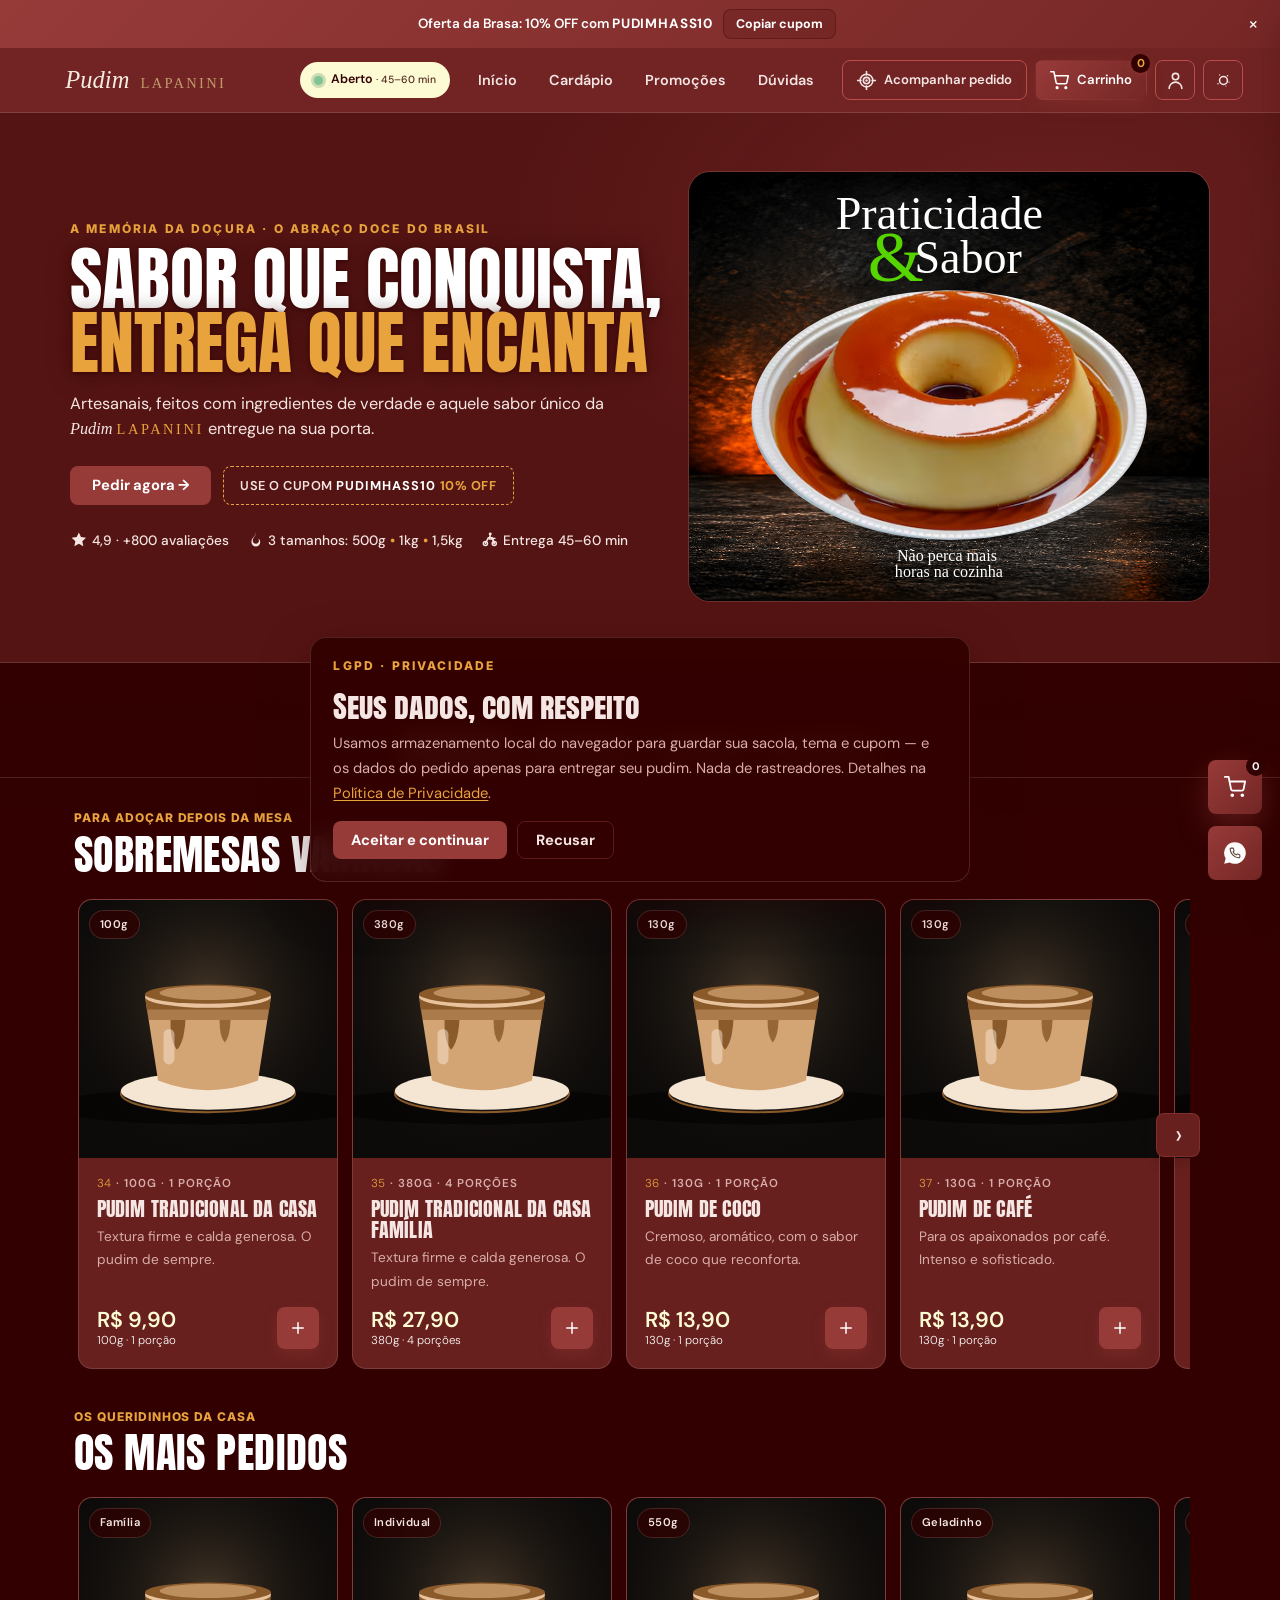
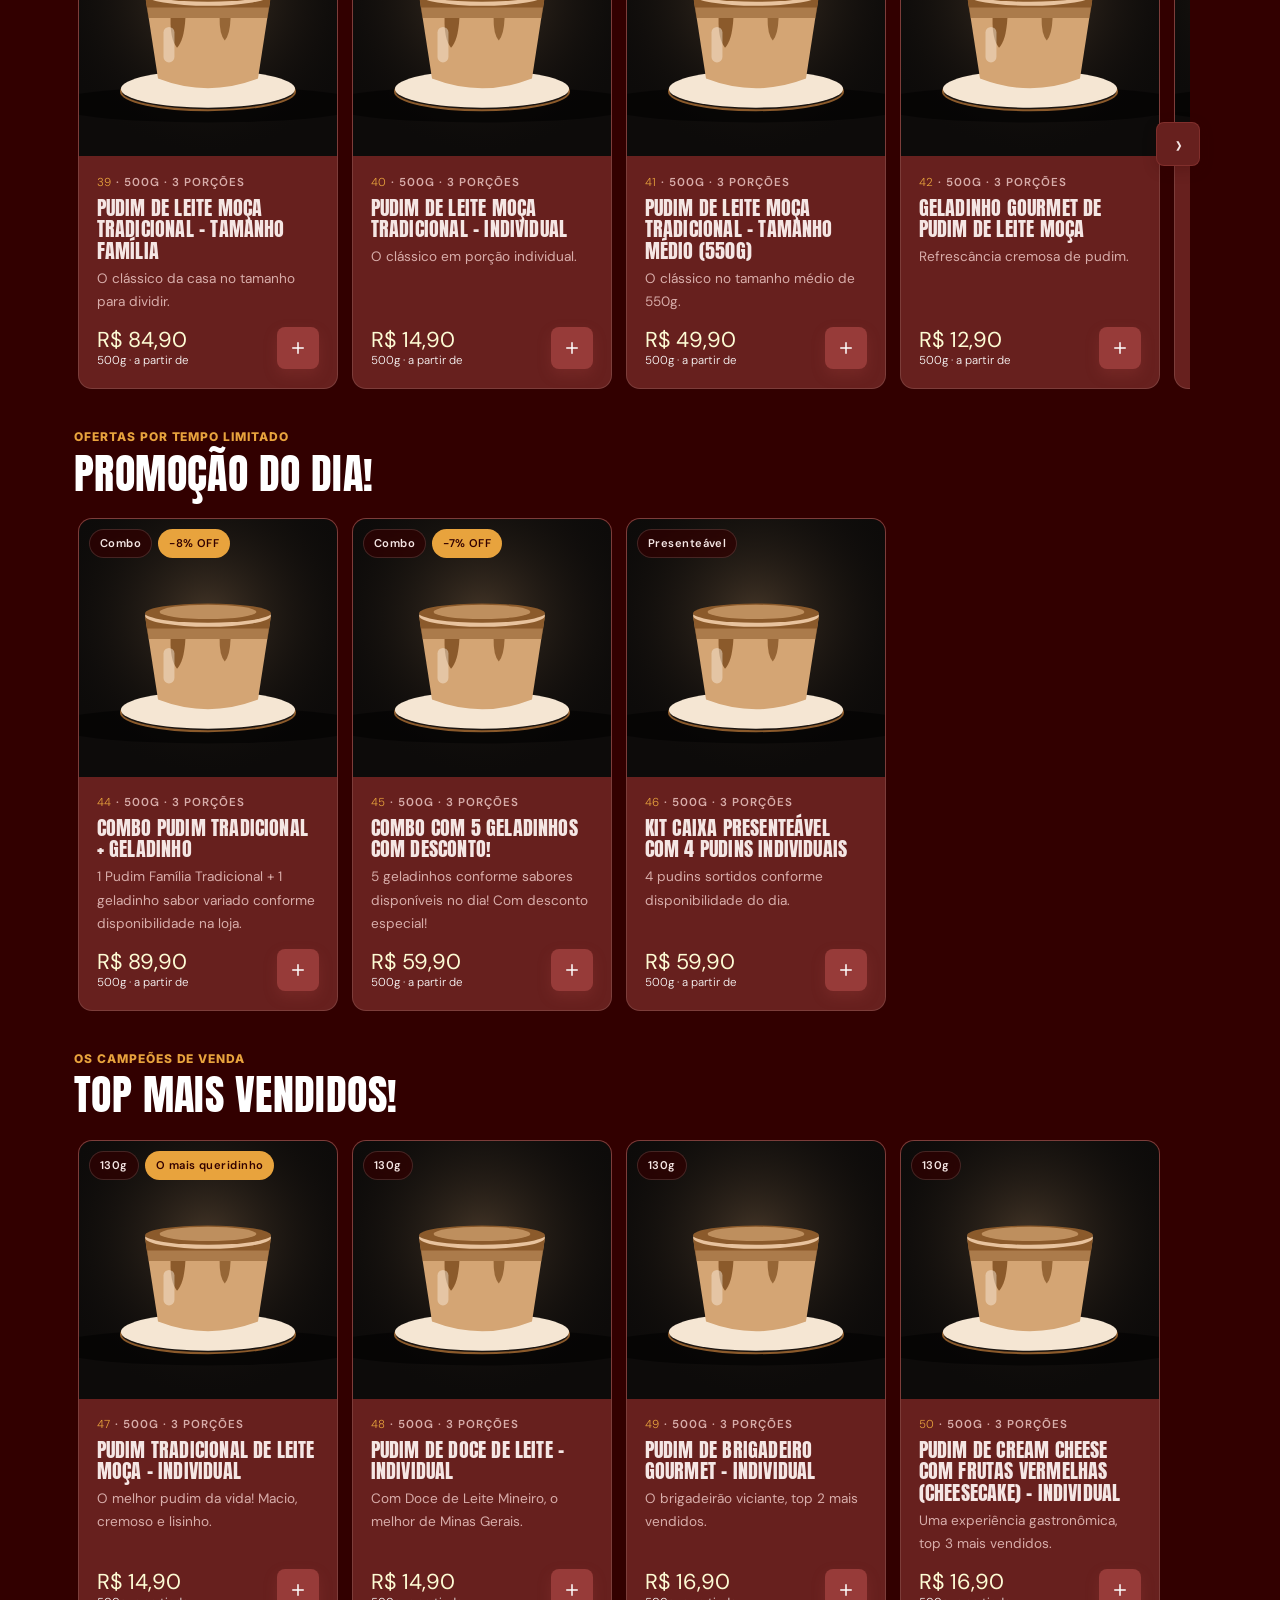
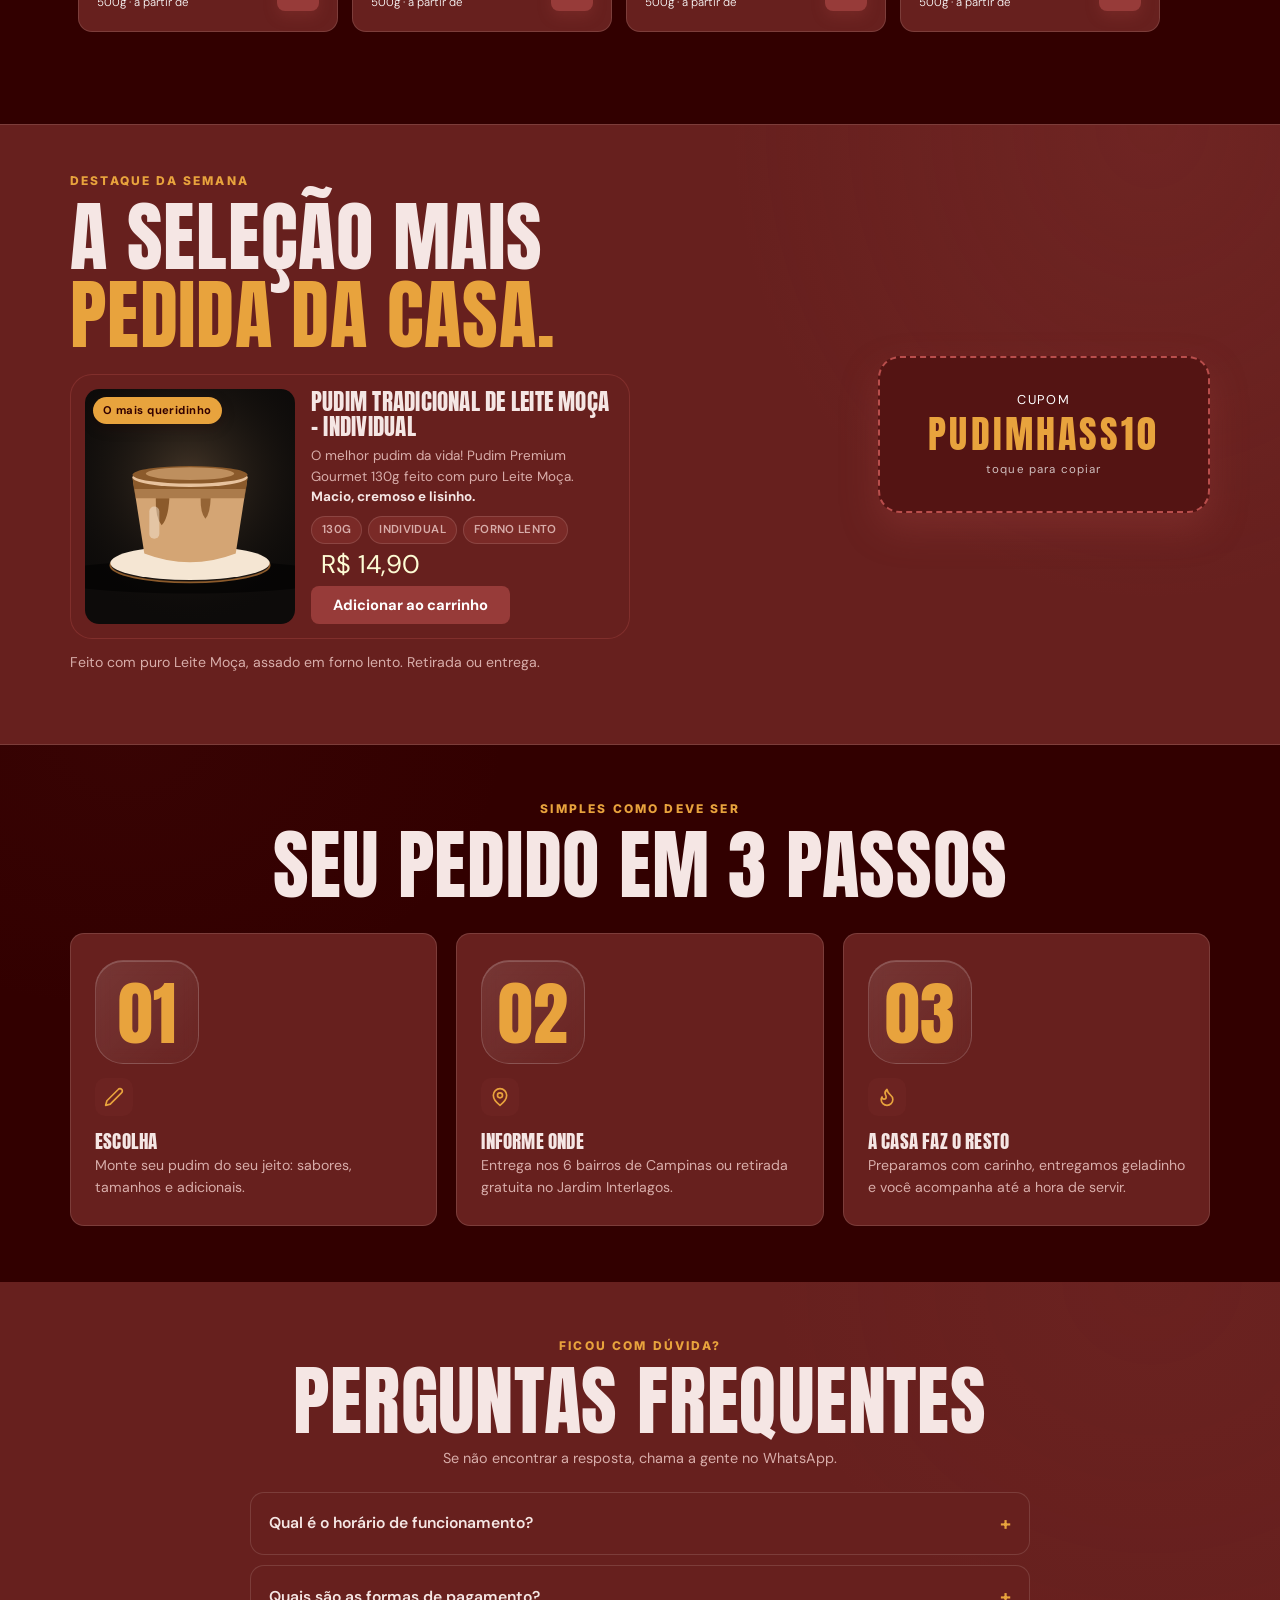
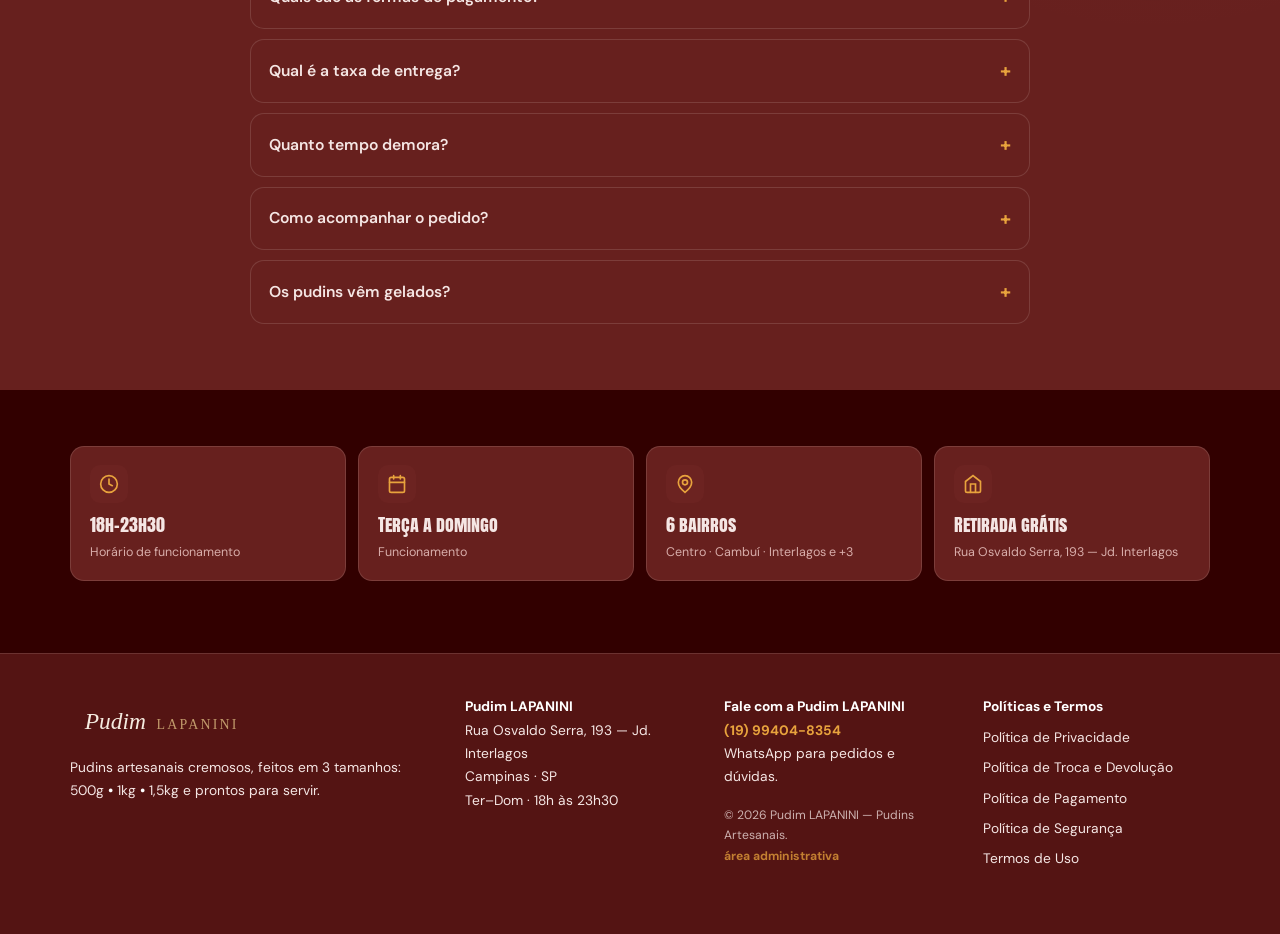
==== commit d8634b98: "Rebrand Pudim LAPANINI: marca, textos da loja, painel, politicas e termos; assets versionados" ====
--- a/index.html
+++ b/index.html
@@ -3,20 +3,20 @@
 <head>
   <meta charset="UTF-8">
   <meta name="viewport" content="width=device-width, initial-scale=1.0">
-  <meta name="description" content="La Panini — Lasanhas artesanais congeladas e prontas para assar. Do freezer ao forno em minutos, em Campinas.">
+  <meta name="description" content="Pudim LAPANINI — Pudins artesanais cremosos, feitos todos os dias. Entrega em Campinas.">
   <meta name="theme-color" content="#0D0B0A">
   <link rel="icon" type="image/svg+xml" href="assets/img/favicon.svg">
-  <link rel="preload" as="image" href="assets/img/pudim-com-leite-e-ovos-com-calda-da-pudim.svg?v=20261004hero1" type="image/svg+xml" fetchpriority="high">
+  <link rel="preload" as="image" href="assets/img/pudim-com-leite-e-ovos-com-calda-da-pudim.svg?v=20261004pudim2" type="image/svg+xml" fetchpriority="high">
   <meta property="og:type" content="website">
   <meta property="og:locale" content="pt_BR">
-  <meta property="og:title" content="La Panini — Lasanhas Artesanais em Campinas">
-  <meta property="og:description" content="Lasanhas artesanais congeladas e prontas para assar. Do freezer ao forno em minutos, em Campinas.">
+  <meta property="og:title" content="Pudim LAPANINI — Pudins Artesanais em Campinas">
+  <meta property="og:description" content="Pudins artesanais cremosos, feitos todos os dias. Entrega em Campinas.">
   <meta property="og:image" content="assets/img/mesa-farta.webp">
   <meta name="twitter:card" content="summary_large_image">
-  <meta name="twitter:title" content="La Panini — Lasanhas Artesanais">
-  <meta name="twitter:description" content="Artesanais, feitas com ingredientes de verdade. Entrega em 6 bairros de Campinas ou retirada grátis.">
+  <meta name="twitter:title" content="Pudim LAPANINI — Pudins Artesanais">
+  <meta name="twitter:description" content="Pudins artesanais, feitos com ingredientes de verdade. Entrega em 6 bairros de Campinas ou retirada grátis.">
   <script type="application/ld+json">
-  {"@context":"https://schema.org","@type":"Restaurant","name":"La Panini — Lasanhas Artesanais","servesCuisine":"Italiana","priceRange":"$$","telephone":"+55-19-99404-8354","address":{"@type":"PostalAddress","streetAddress":"Rua Osvaldo Serra, 193 — Jd. Interlagos","addressLocality":"Campinas","addressRegion":"SP","addressCountry":"BR"},"openingHours":["Tu-Su 18:00-23:30"]}
+  {"@context":"https://schema.org","@type":"Restaurant","name":"Pudim LAPANINI — Pudins Artesanais","servesCuisine":"Sobremesas","priceRange":"$$","telephone":"+55-19-99404-8354","address":{"@type":"PostalAddress","streetAddress":"Rua Osvaldo Serra, 193 — Jd. Interlagos","addressLocality":"Campinas","addressRegion":"SP","addressCountry":"BR"},"openingHours":["Tu-Su 18:00-23:30"]}
   </script>
   <script>
   /* Stubs precoces: imgs estáticas podem falhar antes de js/art.js carregar.
@@ -26,7 +26,7 @@
   window.heroFallback = function (el) { window.__imgFbQueue.push([1, el]); };
   window.imgWebpFallback = function (el) { window.__imgFbQueue.push([2, el]); };
   </script>
-  <title>La Panini — Lasanhas Artesanais</title>
+  <title>Pudim LAPANINI — Pudins Artesanais</title>
   <link rel="preconnect" href="https://fonts.googleapis.com">
   <link rel="preconnect" href="https://fonts.gstatic.com" crossorigin>
   <link href="https://fonts.googleapis.com/css2?family=Anton+SC&family=DM+Sans:opsz,wght@9..40,300;9..40,400;9..40,500;9..40,600;9..40,700&family=Inter:wght@800&display=swap" rel="stylesheet">
@@ -47,8 +47,8 @@
   <!-- ============ HEADER ============ -->
   <header class="header" id="header">
     <div class="header__inner">
-      <a class="brand" href="#inicio" data-show-offer aria-label="La Panini — Início">
-        <img class="brand__img" src="assets/img/logo-pudim-hass.svg?v=20261004lapanini1" alt="La Panini" width="180" height="46" decoding="async">
+      <a class="brand" href="#inicio" data-show-offer aria-label="Pudim LAPANINI — Início">
+        <img class="brand__img" src="assets/img/logo-pudim-hass.svg?v=20261004pudim2" alt="Pudim LAPANINI" width="180" height="46" decoding="async">
       </a>
 
       <span class="open" id="header-status" role="status" aria-label="Aberto agora, entrega em 45 a 60 minutos">
@@ -97,7 +97,7 @@
         <div class="hero-copy">
           <p class="kicker" data-hero-kicker>A Memória da Doçura · O Abraço doce do Brasil</p>
           <h1 data-hero-title>Sabor <span style="white-space:nowrap">que conquista,</span><br> <em>entrega que encanta</em></h1>
-          <span class="tagline" data-hero-tagline>Artesanais, feitos com ingredientes de verdade e aquele sabor único da Pudim Hass entregue na sua porta.</span>
+          <span class="tagline" data-hero-tagline>Artesanais, feitos com ingredientes de verdade e aquele sabor único da Pudim LAPANINI entregue na sua porta.</span>
           <div class="cta-row">
             <a class="btn btn--primary" href="#cardapio">Pedir agora →</a>
             <button class="coupon-btn" type="button" data-copy="PUDIMHASS10">USE O CUPOM <b data-offer-code>PUDIMHASS10</b> <em>10% OFF</em></button>
@@ -105,7 +105,7 @@
           <div class="proof"><span><svg viewBox="0 0 24 24" fill="currentColor" aria-hidden="true"><path d="M12 2l2.9 6.3 6.9.8-5.1 4.7 1.4 6.8L12 17.2 5.9 20.6l1.4-6.8L2.2 9.1l6.9-.8z"/></svg> 4,9 · +800 avaliações</span><span><svg viewBox="0 0 24 24" fill="currentColor" aria-hidden="true"><path d="M12 2c1 4.2-4.2 6.2-4.2 11a4.2 4.2 0 0 0 8.4 0c0-1.9-1-2.9-1-2.9s2.8 1.2 2.8 4.9a6 6 0 0 1-12 0C6 8.4 12 7.2 12 2z"/></svg> 3 tamanhos: 500g&nbsp;<b class="dot-brand">•</b>&nbsp;1kg&nbsp;<b class="dot-brand">•</b>&nbsp;1,5kg</span><span><svg viewBox="0 0 24 24" fill="none" stroke="currentColor" stroke-width="2" stroke-linecap="round" stroke-linejoin="round" aria-hidden="true"><circle cx="6" cy="17" r="2.8"/><circle cx="18" cy="17" r="2.8"/><path d="M6 17l4-8h5l3 8"/><path d="M18 17l-2-7"/><path d="M16 10h3"/><circle cx="12.5" cy="4" r="2" fill="currentColor" stroke="none"/><path d="M12.5 6.2L11 11h4.5"/><path d="M12 8.5l4 1.5"/></svg> Entrega 45–60 min</span></div>
         </div>
         <div class="hero-art">
-          <img class="hero__photo" src="assets/img/pudim-com-leite-e-ovos-com-calda-da-pudim.svg?v=20261004hero1" alt="Pudim com leite e ovos com calda da Pudim Hass" data-pid="pudim-tradicional" width="1200" height="990" fetchpriority="high" loading="eager" decoding="async" onerror="heroFallback(this)">
+          <img class="hero__photo" src="assets/img/pudim-com-leite-e-ovos-com-calda-da-pudim.svg?v=20261004pudim2" alt="Pudim com leite e ovos com calda da Pudim LAPANINI" data-pid="pudim-tradicional" width="1200" height="990" fetchpriority="high" loading="eager" decoding="async" onerror="heroFallback(this)">
         </div>
       </div>
     </section>
@@ -164,7 +164,7 @@
           <small>01</small>
           <i><svg viewBox="0 0 24 24" fill="none" stroke="currentColor" stroke-width="2" stroke-linecap="round" stroke-linejoin="round" aria-hidden="true"><path d="M17 3a2.85 2.83 0 1 1 4 4L7.5 20.5 2 22l1.5-5.5Z"/></svg></i>
           <h3>Escolha</h3>
-          <p>Monte sua lasanha do seu jeito: sabores, tamanhos, adicionais e remoção de ingredientes.</p>
+          <p>Monte seu pudim do seu jeito: sabores, tamanhos e adicionais.</p>
         </article>
         <article>
           <small>02</small>
@@ -176,7 +176,7 @@
           <small>03</small>
           <i><svg viewBox="0 0 24 24" fill="none" stroke="currentColor" stroke-width="2" stroke-linecap="round" stroke-linejoin="round" aria-hidden="true"><path d="M8.5 14.5A2.5 2.5 0 0 0 11 12c0-1.38-.5-2-1-3-1.072-2.143-.224-4.054 2-6 .5 2.5 2 4.9 4 6.5 2 1.6 3 3.5 3 5.5a7 7 0 1 1-14 0c0-1.153.433-2.294 1-3a2.5 2.5 0 0 0 2.5 2.5z"/></svg></i>
           <h3>A casa faz o resto</h3>
-          <p>Congelamos, entregamos e você acompanha até o forno da sua casa.</p>
+          <p>Preparamos com carinho, entregamos geladinho e você acompanha até a hora de servir.</p>
         </article>
       </div>
     </section>
@@ -209,8 +209,8 @@
           <p>Informe o e-mail usado na compra para ver o pedido mais recente.</p>
         </details>
         <details>
-          <summary>As lasanhas vêm congeladas?<b>+</b></summary>
-          <p>Sim. Chegam congeladas e prontas para assar: 25 a 35 minutos de forno.</p>
+          <summary>Os pudins vêm gelados?<b>+</b></summary>
+          <p>Sim. Saem da nossa geladeira e chegam geladinhos, prontos para servir.</p>
         </details>
       </div>
     </section>
@@ -230,15 +230,15 @@
   <footer class="site-footer">
     <div class="wrap footer__grid">
       <div>
-        <p class="footer__brand"><img class="footer__logo" src="assets/img/logo-pudim-hass.svg?v=20261004lapanini1" alt="La Panini" width="160" height="41" loading="lazy" decoding="async"></p>
-        <p>Lasanhas artesanais congeladas, feitas em 3 tamanhos: 500g <b class="dot-brand">•</b> 1kg <b class="dot-brand">•</b> 1,5kg e prontas para assar.</p>
+        <p class="footer__brand"><img class="footer__logo" src="assets/img/logo-pudim-hass.svg?v=20261004pudim2" alt="Pudim LAPANINI" width="160" height="41" loading="lazy" decoding="async"></p>
+        <p>Pudins artesanais cremosos, feitos em 3 tamanhos: 500g <b class="dot-brand">•</b> 1kg <b class="dot-brand">•</b> 1,5kg e prontos para servir.</p>
       </div>
       <div>
-        <p data-foot-address><b>La Panini</b><br>Rua Osvaldo Serra, 193 — Jd. Interlagos<br>Campinas · SP<br>Ter–Dom · 18h às 23h30</p>
+        <p data-foot-address><b>Pudim LAPANINI</b><br>Rua Osvaldo Serra, 193 — Jd. Interlagos<br>Campinas · SP<br>Ter–Dom · 18h às 23h30</p>
       </div>
       <div class="footer__contact">
-        <p><b>Fale com a La Panini</b><br><a href="https://wa.me/5519994048354" target="_blank" rel="noopener" data-foot-phone>(19) 99404-8354</a><br>WhatsApp para pedidos e dúvidas.</p>
-        <small>© 2026 La Panini — Lasanhas Artesanais.<br><a href="admin.html">área administrativa</a></small>
+        <p><b>Fale com a Pudim LAPANINI</b><br><a href="https://wa.me/5519994048354" target="_blank" rel="noopener" data-foot-phone>(19) 99404-8354</a><br>WhatsApp para pedidos e dúvidas.</p>
+        <small>© 2026 Pudim LAPANINI — Pudins Artesanais.<br><a href="admin.html">área administrativa</a></small>
       </div>
       <div>
         <p><b>Políticas e Termos</b></p>
@@ -254,7 +254,7 @@
   </footer>
 
   <!-- ============ FABS ============ -->
-  <a class="fab fab--whats" href="https://wa.me/5519994048354" target="_blank" rel="noopener" aria-label="Falar com a Pudim Hass no WhatsApp">
+  <a class="fab fab--whats" href="https://wa.me/5519994048354" target="_blank" rel="noopener" aria-label="Falar com a Pudim LAPANINI no WhatsApp">
     <svg viewBox="0 0 24 24" aria-hidden="true"><path d="M12 2a10 10 0 0 0-8.6 15.1L2 22l5-1.3A10 10 0 1 0 12 2z" fill="currentColor"/><g transform="translate(6.6,6.6) scale(0.45)" fill="none" stroke="#5C4033" stroke-width="2.2" stroke-linecap="round" stroke-linejoin="round"><path d="M22 16.92v3a2 2 0 0 1-2.18 2 19.79 19.79 0 0 1-8.63-3.07 19.5 19.5 0 0 1-6-6 19.79 19.79 0 0 1-3.07-8.67A2 2 0 0 1 4.11 2h3a2 2 0 0 1 2 1.72 12.84 12.84 0 0 0 .7 2.81 2 2 0 0 1-.45 2.11L8.09 9.91a16 16 0 0 0 6 6l1.27-1.27a2 2 0 0 1 2.11-.45 12.84 12.84 0 0 0 2.81.7A2 2 0 0 1 22 16.92z"/></g></svg>
   </a>
   <button class="floating-cart" type="button" data-cart-open aria-label="Abrir o carrinho">
@@ -316,7 +316,7 @@
     <div class="lgpd__card">
       <p class="kicker">LGPD · PRIVACIDADE</p>
       <p class="lgpd__title">Seus dados, com respeito</p>
-      <p class="lgpd__text">Usamos armazenamento local do navegador para guardar sua sacola, tema e cupom — e os dados do pedido apenas para entregar sua lasanha. Nada de rastreadores. Detalhes na <a href="politica-de-privacidade.html">Política de Privacidade</a>.</p>
+      <p class="lgpd__text">Usamos armazenamento local do navegador para guardar sua sacola, tema e cupom — e os dados do pedido apenas para entregar seu pudim. Nada de rastreadores. Detalhes na <a href="politica-de-privacidade.html">Política de Privacidade</a>.</p>
       <div class="lgpd__actions">
         <button class="btn btn--primary" type="button" data-lgpd-accept>Aceitar e continuar</button>
         <button class="btn btn--ghost" type="button" data-lgpd-decline>Recusar</button>
@@ -325,14 +325,14 @@
   </aside>
 
   <noscript>
-    <p style="padding:1rem;text-align:center;background:#D32F2F;color:#fff;">Ative o JavaScript para navegar na loja La Panini.</p>
+    <p style="padding:1rem;text-align:center;background:#D32F2F;color:#fff;">Ative o JavaScript para navegar na loja Pudim LAPANINI.</p>
   </noscript>
 
-  <script src="js/data.js?v=20261003menu"></script>
-  <script src="js/catalog.js?v=20261003menu"></script>
-  <script src="js/art.js?v=20261004lapanini1"></script>
-  <script src="js/api.js?v=20261093"></script>
-  <script src="js/app.js?v=20261004lapanini1"></script>
-  <script src="js/lgpd.js?v=20261090"></script>
+  <script src="js/data.js?v=20261004pudim2"></script>
+  <script src="js/catalog.js?v=20261004pudim2"></script>
+  <script src="js/art.js?v=20261004pudim2"></script>
+  <script src="js/api.js?v=20261004pudim2"></script>
+  <script src="js/app.js?v=20261004pudim2"></script>
+  <script src="js/lgpd.js?v=20261004pudim2"></script>
 </body>
 </html>
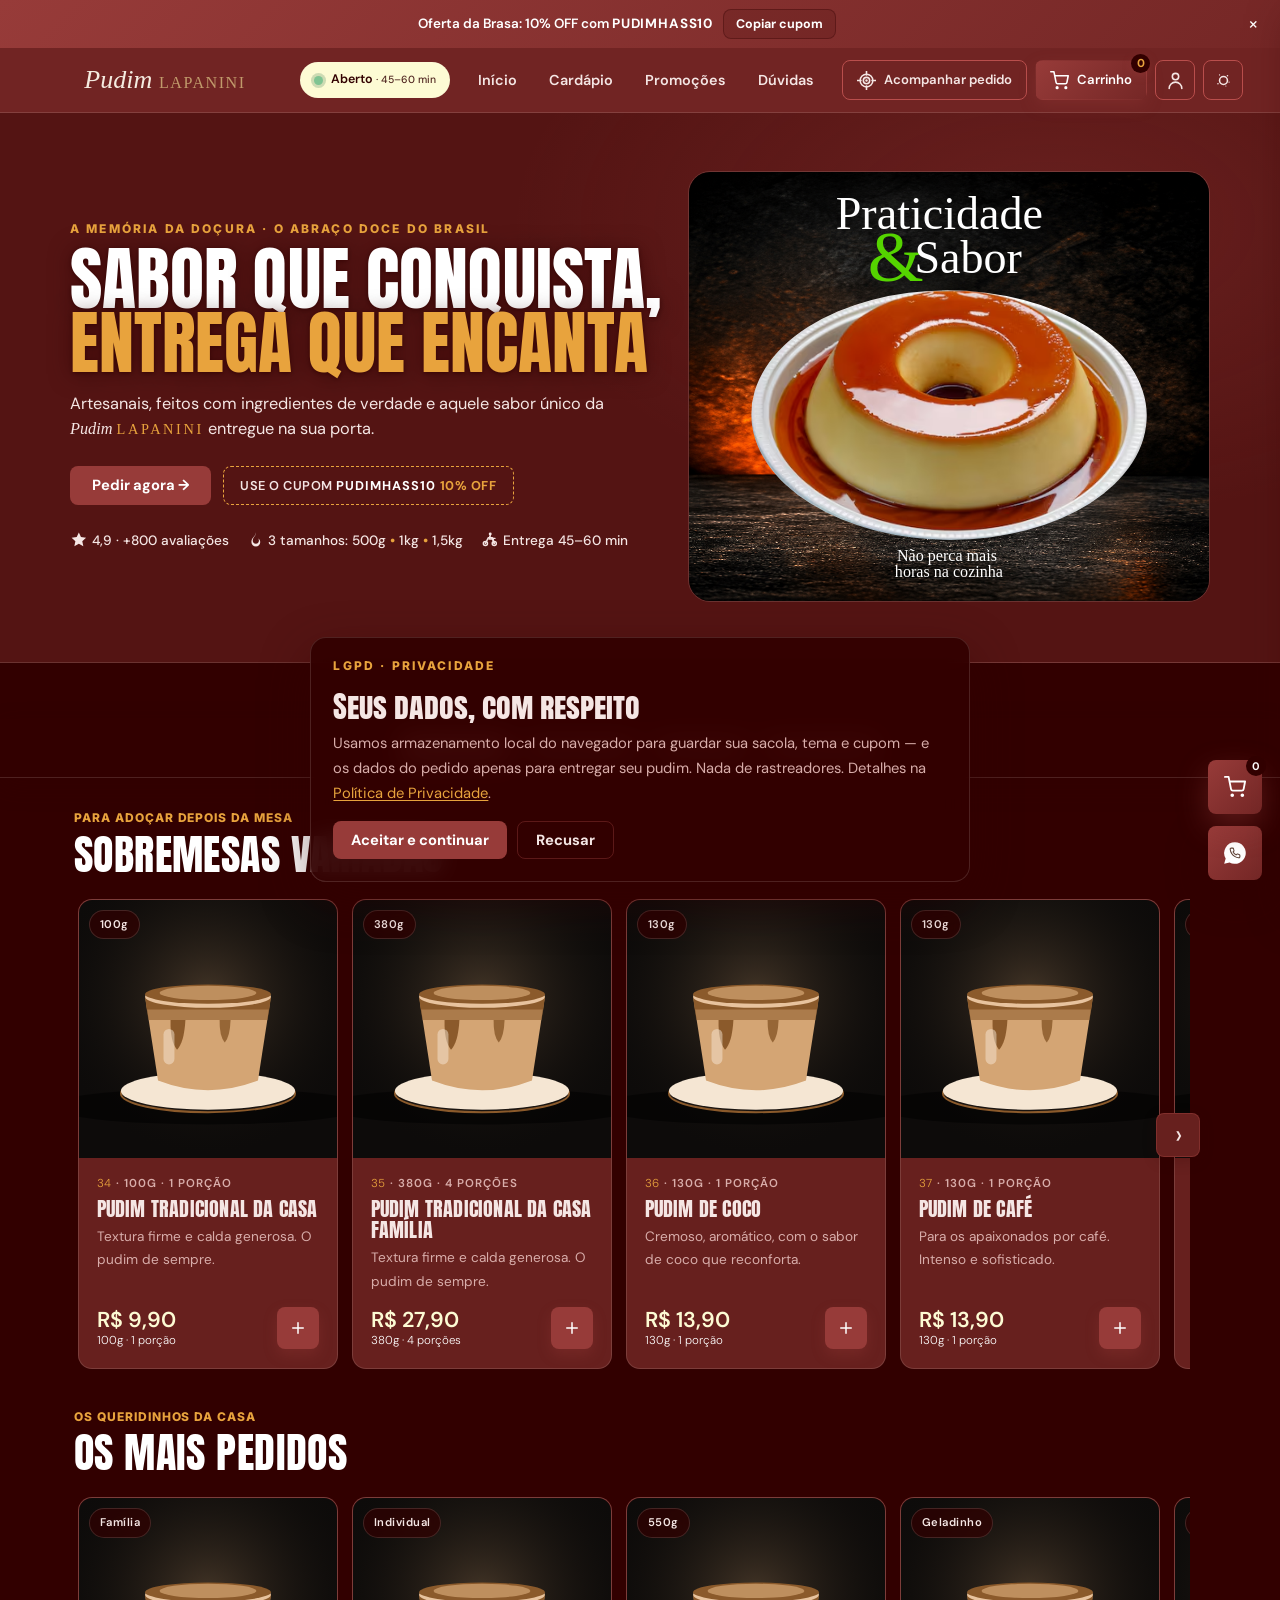
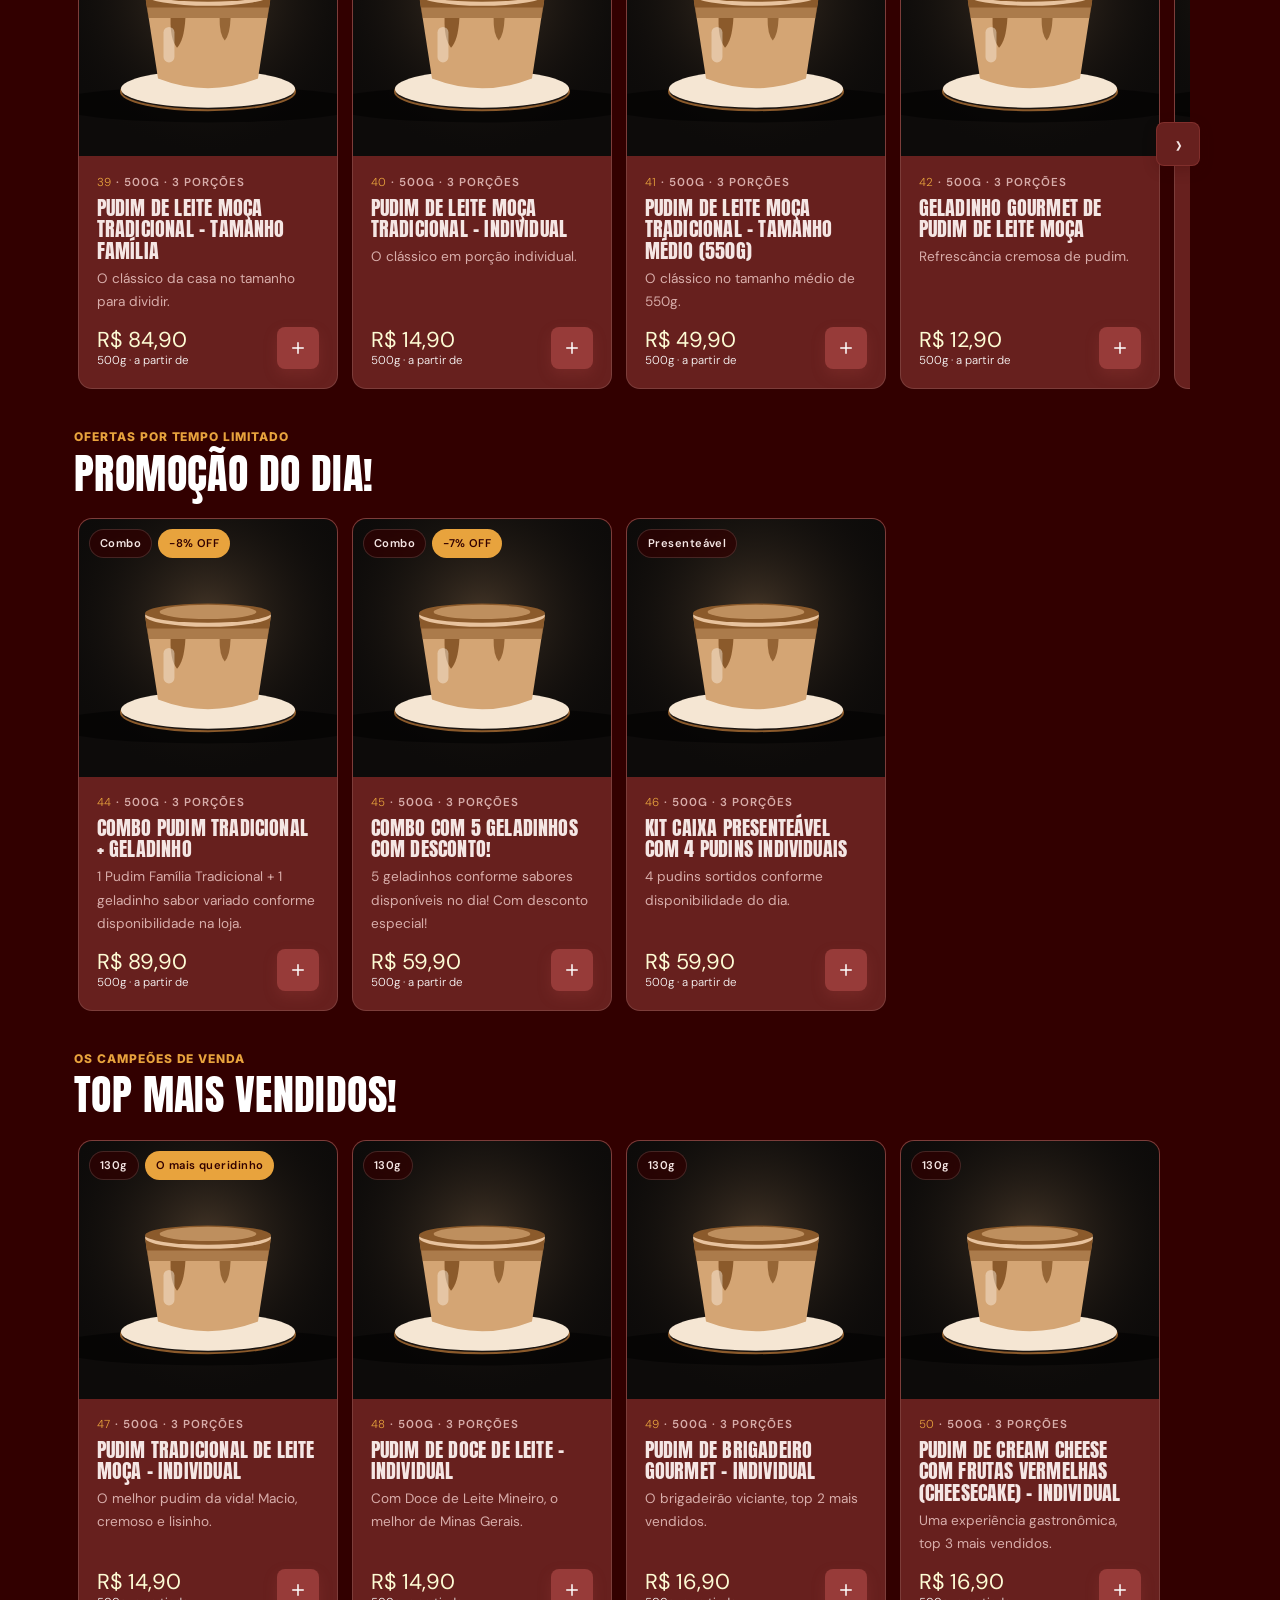
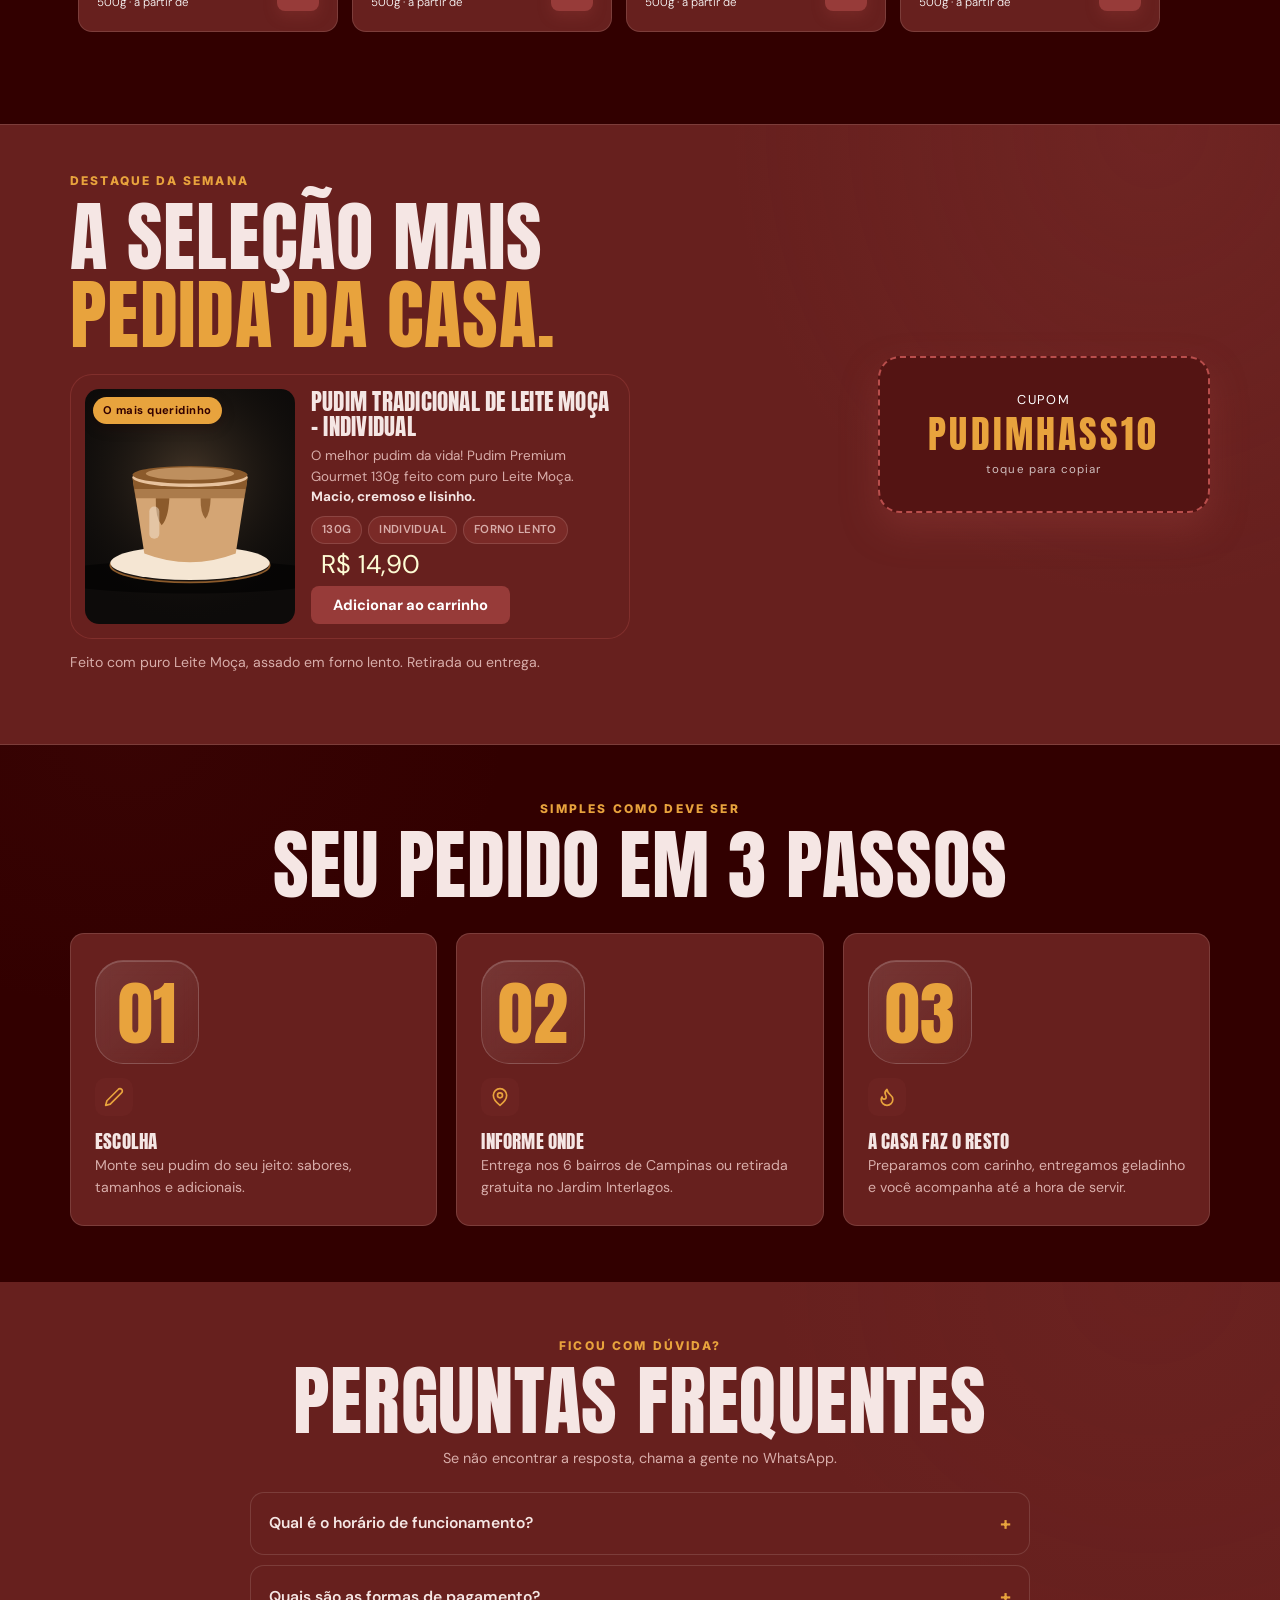
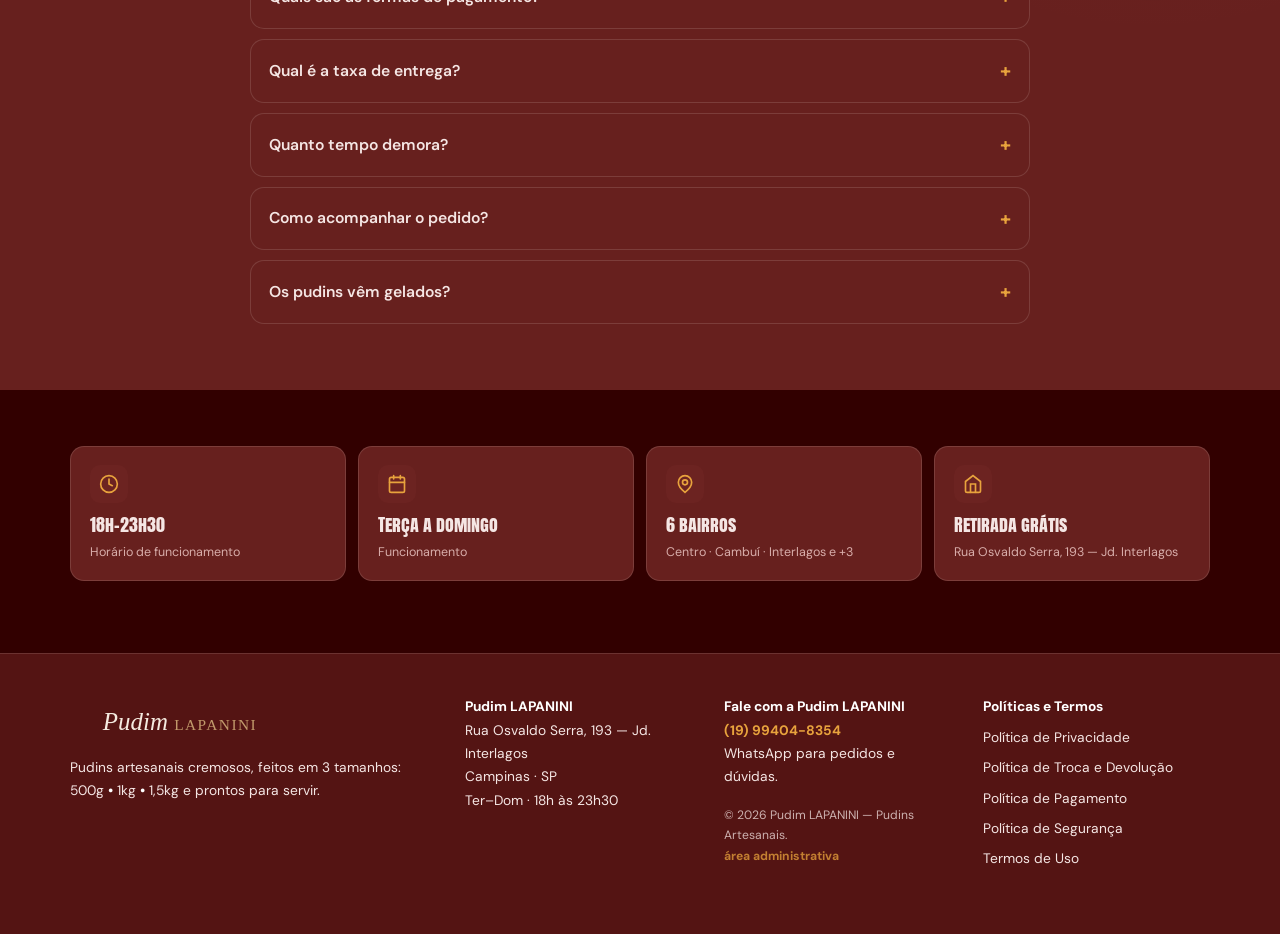
==== commit 6da2a05f: "Logo: desenho centralizado (text-anchor middle) e maior; URLs versionadas" ====
--- a/index.html
+++ b/index.html
@@ -48,7 +48,7 @@
   <header class="header" id="header">
     <div class="header__inner">
       <a class="brand" href="#inicio" data-show-offer aria-label="Pudim LAPANINI — Início">
-        <img class="brand__img" src="assets/img/logo-pudim-hass.svg?v=20261004pudim2" alt="Pudim LAPANINI" width="180" height="46" decoding="async">
+        <img class="brand__img" src="assets/img/logo-pudim-hass.svg?v=20261004pudim3" alt="Pudim LAPANINI" width="180" height="46" decoding="async">
       </a>
 
       <span class="open" id="header-status" role="status" aria-label="Aberto agora, entrega em 45 a 60 minutos">
@@ -230,7 +230,7 @@
   <footer class="site-footer">
     <div class="wrap footer__grid">
       <div>
-        <p class="footer__brand"><img class="footer__logo" src="assets/img/logo-pudim-hass.svg?v=20261004pudim2" alt="Pudim LAPANINI" width="160" height="41" loading="lazy" decoding="async"></p>
+        <p class="footer__brand"><img class="footer__logo" src="assets/img/logo-pudim-hass.svg?v=20261004pudim3" alt="Pudim LAPANINI" width="160" height="41" loading="lazy" decoding="async"></p>
         <p>Pudins artesanais cremosos, feitos em 3 tamanhos: 500g <b class="dot-brand">•</b> 1kg <b class="dot-brand">•</b> 1,5kg e prontos para servir.</p>
       </div>
       <div>
